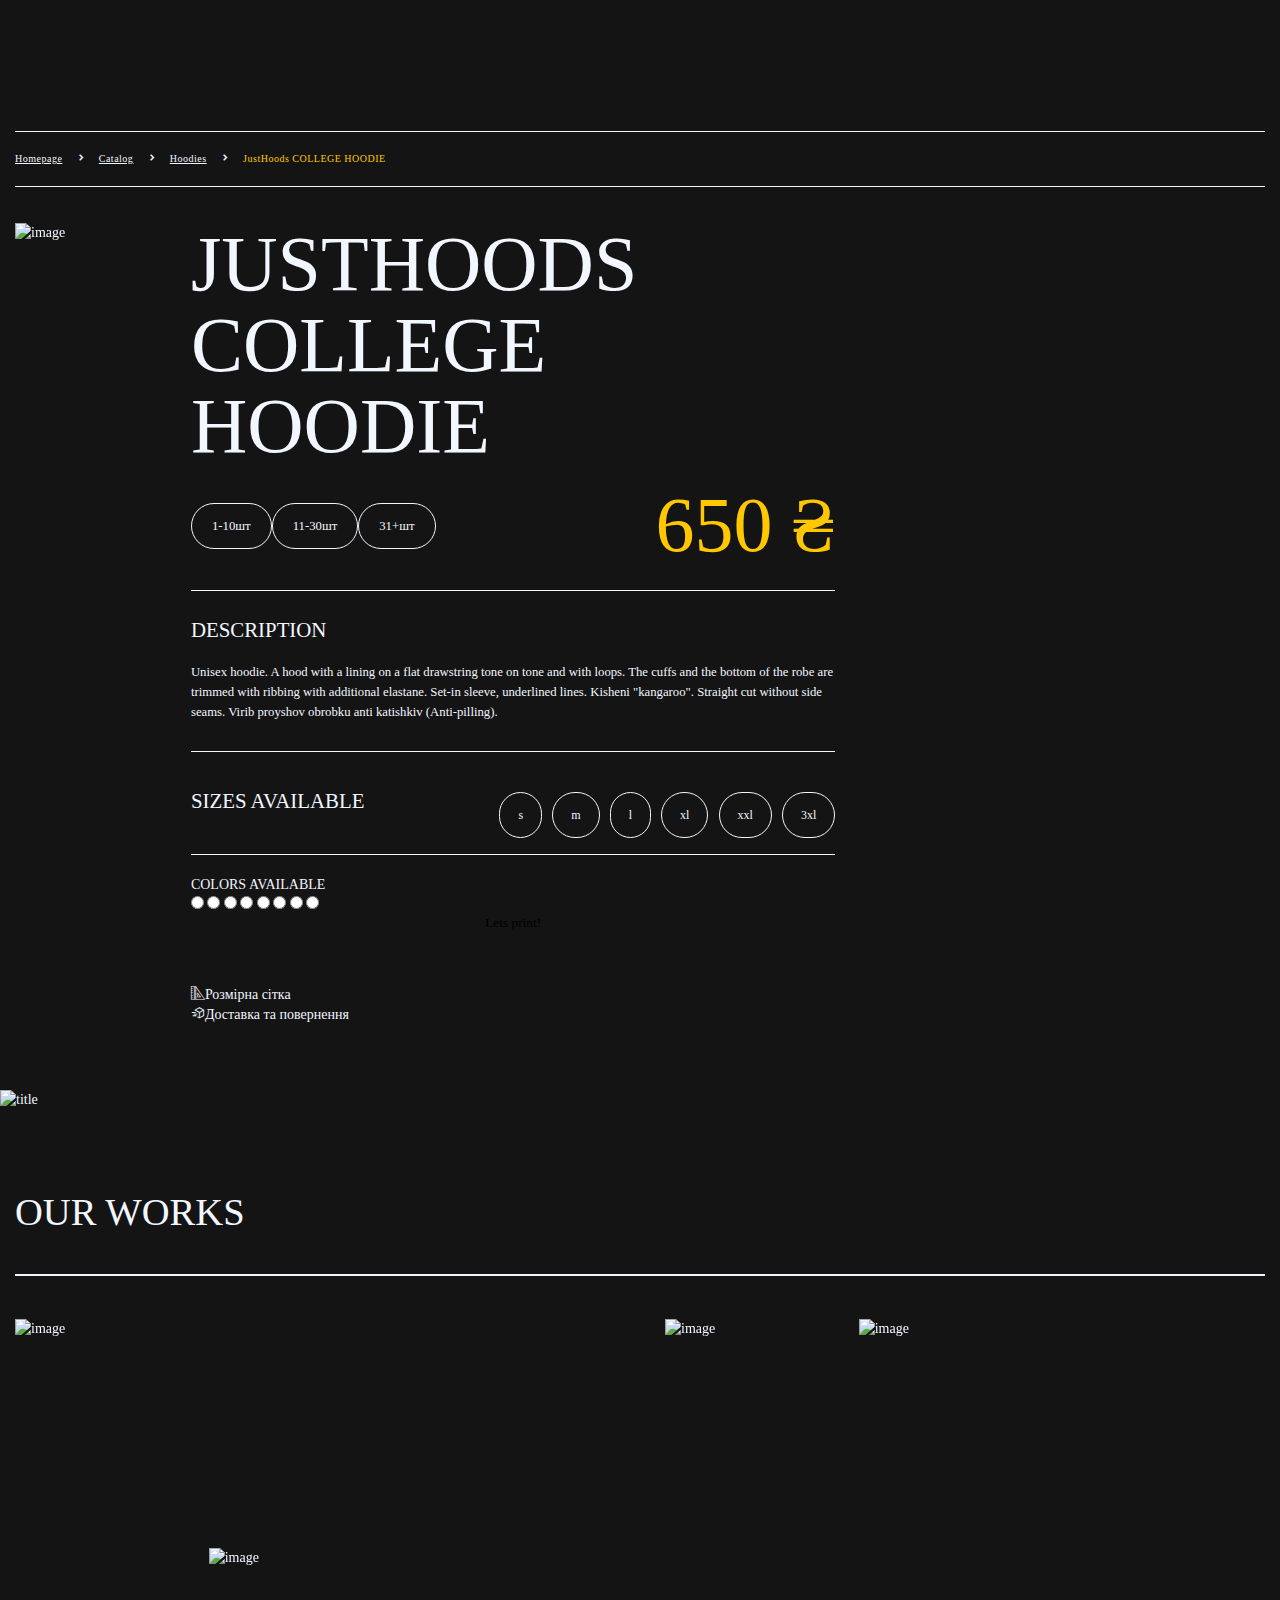
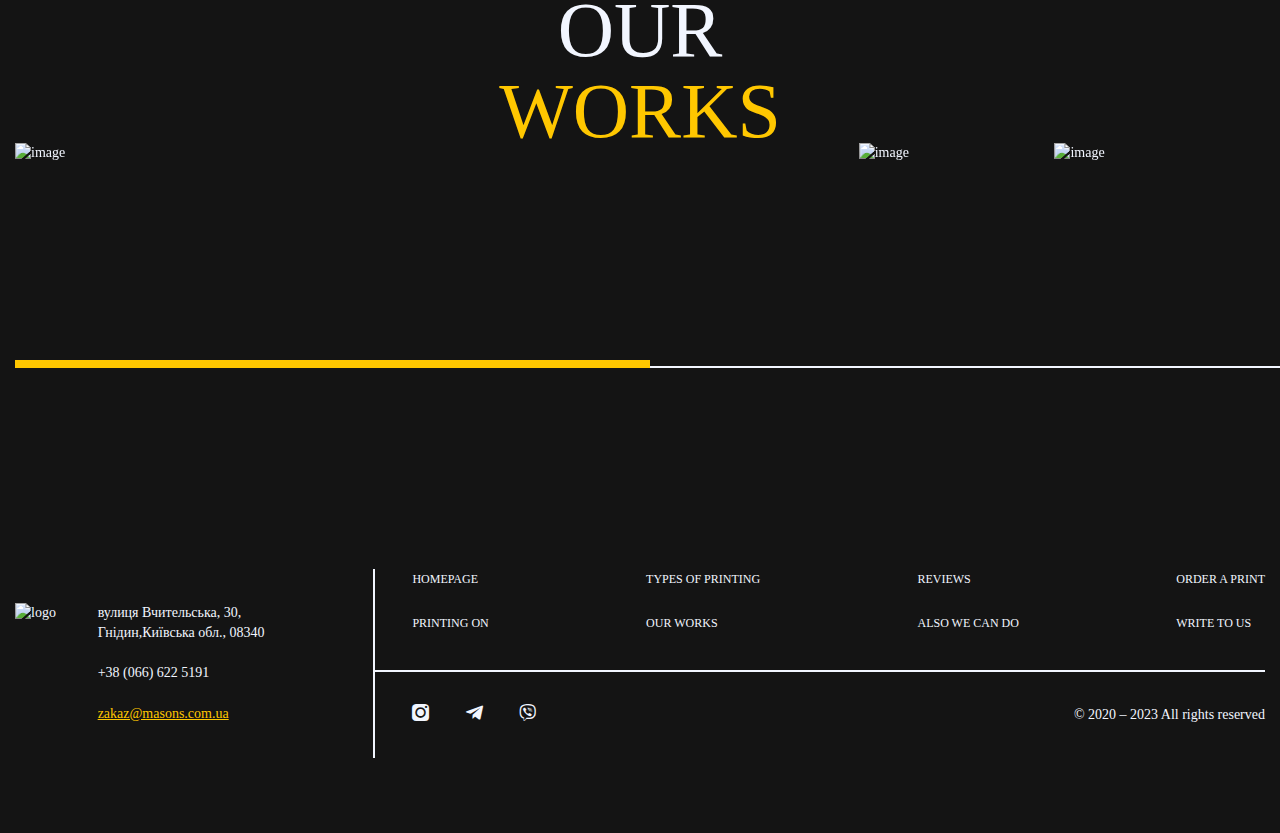
==== cart.html @ 5de816e4 "Add files via upload" ====
<!DOCTYPE html>
<html lang="en">

<head>
    <meta charset="UTF-8">
    <meta http-equiv="X-UA-Compatible" content="IE=edge">
    <meta name="viewport" content="width=device-width, initial-scale=1.0">
    <link rel="stylesheet" href="files/swiper.min.css?_v=20230430174033">
    <link rel="stylesheet" href="css/style.min.css?_v=20230430174033">
    <title></title>
</head>

<body>
    
    <main>
        <section class="cart">
            <div class="cart-container">
                <div class="catalog-link-block">
                    <a href="index.html" class="catalog-link">Homepage</a>
                    <div class="icon-arrow-right"></div>
                    <a href="catalog.html" class="catalog-link">Catalog</a>
                    <div class="icon-arrow-right"></div>
                    <a href="#" class="catalog-link link-category">Hoodies</a>
                    <div class="icon-arrow-right"></div>
                    <a href="#" class="catalog-link link-item">JustHoods COLLEGE HOODIE</a>
                </div>
                <div class="cart-body">
                    <div class="image-block swiper">
                        <div class="swiper-wrapper">
                            <div class="swiper-slide">
                                <picture><source srcset="img/cart/img1.webp" type="image/webp"><img src="img/cart/img1.jpg" alt="image"></picture>
                            </div>
                            <div class="swiper-slide">
                                <picture><source srcset="img/cart/img2.webp" type="image/webp"><img src="img/cart/img2.jpg" alt="image"></picture>
                            </div>
                            <div class="swiper-slide">
                                <picture><source srcset="img/cart/img3.webp" type="image/webp"><img src="img/cart/img3.jpg" alt="image"></picture>
                            </div>
                            <div class="swiper-slide">
                                <picture><source srcset="img/cart/img4.webp" type="image/webp"><img src="img/cart/img4.jpg" alt="image"></picture>
                            </div>
                        </div>
                        <div class="swiper-thumbs"></div>
                    </div>
                    <div class="block-info">
                        <h1 class="cart-title">JustHoods COLLEGE HOODIE</h1>
                        <form action="#" class="cart-form">
                            <div class="form-head">
                                <div class="cart-count">
                                    <input value="1-10" type="radio" name="count" checked>
                                    <input value="11-30" type="radio" name="count">
                                    <input value="31+" type="radio" name="count">
                                    <div class="count-btns">
                                        <div class="btn">1-10шт</div>
                                        <div class="btn">11-30шт</div>
                                        <div class="btn">31+шт</div>
                                    </div>
                                </div>
                                <div class="cart-price">650 ₴</div>
                            </div>
                            <div class="form-descr">
                                <div class="descr-title">DESCRIPTION</div>
                                <div class="descr-text">Unisex hoodie. A hood with a lining on a flat drawstring tone on tone and with loops. The cuffs and the bottom of the robe are trimmed with ribbing with additional elastane. Set-in sleeve, underlined lines. Kishenі "kangaroo". Straight cut without side seams. Virib proyshov obrobku anti katishkіv (Anti-pilling).</div>
                            </div>
                            <div class="form-size">
                                <div class="size-title">SIZES AVAILABLE</div>
                                <div class="size-checkbox">
                                    <div class="input-wrapper s">
                                        <input value="s" type="radio" name="size">
                                    </div>
                                    <div class="input-wrapper m">
                                        <input value="m" type="radio" name="size">
                                    </div>
                                    <div class="input-wrapper l">
                                        <input value="l" type="radio" name="size">
                                    </div>
                                    <div class="input-wrapper xl">
                                        <input value="xl" type="radio" name="size">
                                    </div>
                                    <div class="input-wrapper xxl">
                                        <input value="xxl" type="radio" name="size">
                                    </div>
                                    <div class="input-wrapper xxxl">
                                        <input value="3xl" type="radio" name="size">
                                    </div>
                                </div>
                            </div>
                            <div class="form-color">
                                <div class="color-title">COLORS AVAILABLE</div>
                                <div class="color-checkbox">
                                    <input value="1" type="radio" name="color">
                                    <input value="2" type="radio" name="color">
                                    <input value="3" type="radio" name="color">
                                    <input value="4" type="radio" name="color">
                                    <input value="5" type="radio" name="color">
                                    <input value="6" type="radio" name="color">
                                    <input value="7" type="radio" name="color">
                                    <input value="8" type="radio" name="color">
                                    <div class="btns">
                                        <div class="btn"><span></span></div>
                                        <div class="btn"><span></span></div>
                                        <div class="btn"><span></span></div>
                                        <div class="btn"><span></span></div>
                                        <div class="btn"><span></span></div>
                                        <div class="btn"><span></span></div>
                                        <div class="btn"><span></span></div>
                                        <div class="btn"><span></span></div>
                                    </div>
                                </div>
                            </div>
                            <button class="print">Lets print!</button>
                            <div class="form-bottom">
                                <div class="scale icon-scale">Розмірна сітка</div>
                                <div class="delivery icon-box">Доставка та повернення</div>
                            </div>
                        </form>
                    </div>
                </div>
            </div>
        </section>
        <section class="works">
            <div class="works-title _title"><picture><source srcset="img/homepage/works/title.webp" type="image/webp"><img src="img/homepage/works/title.png" alt="title"></picture></div>
            <div class="works-container">
                <h2 class="works-sub-title _sub-title">OUR WORKS</h2>
                <div class="works-slider swiper">
                    <div class="swiper-wrapper">
                        <div class="swiper-slide slide1">
                            <div class="column1">
                                <div class="image"><picture><source srcset="img/homepage/works/img1.webp" type="image/webp"><img src="img/homepage/works/img1.jpg" alt="image"></picture></div>
                                <div class="image"><picture><source srcset="img/homepage/works/img2.webp" type="image/webp"><img src="img/homepage/works/img2.jpg" alt="image"></picture></div>
                            </div>
                            <div class="column2">
                                <div class="image image-big"><picture><source srcset="img/homepage/works/img3.webp" type="image/webp"><img src="img/homepage/works/img3.jpg" alt="image"></picture></div>
                            </div>
                        </div>
                        <div class="swiper-slide slide2">
                            <div class="column1">
                                <div class="image"><picture><source srcset="img/homepage/works/img5.webp" type="image/webp"><img src="img/homepage/works/img5.jpg" alt="image"></picture></div>
                            </div>
                            <div class="column2">
                                <div class="image image-big"><picture><source srcset="img/homepage/works/img6.webp" type="image/webp"><img src="img/homepage/works/img6.jpg" alt="image"></picture></div>
                                <div class="img-wrapper">
                                    <div class="image"><picture><source srcset="img/homepage/works/img7.webp" type="image/webp"><img src="img/homepage/works/img7.jpg" alt="image"></picture></div>
                                    <div class="image"><picture><source srcset="img/homepage/works/img8.webp" type="image/webp"><img src="img/homepage/works/img8.jpg" alt="image"></picture></div>
                                </div>
                            </div>
                        </div>
                        <div class="swiper-slide slide1">
                            <div class="column1">
                                <div class="image"><picture><source srcset="img/homepage/works/img2.webp" type="image/webp"><img src="img/homepage/works/img2.jpg" alt="image"></picture></div>
                                <div class="image"><picture><source srcset="img/homepage/works/img1.webp" type="image/webp"><img src="img/homepage/works/img1.jpg" alt="image"></picture></div>
                            </div>
                            <div class="column2">
                                <div class="image image-big"><picture><source srcset="img/homepage/works/img6.webp" type="image/webp"><img src="img/homepage/works/img6.jpg" alt="image"></picture></div>
                            </div>
                        </div>
                        <div class="swiper-slide slide2">
                            <div class="column1">
                                <div class="image"><picture><source srcset="img/homepage/works/img5.webp" type="image/webp"><img src="img/homepage/works/img5.jpg" alt="image"></picture></div>
                            </div>
                            <div class="column2">
                                <div class="image image-big"><picture><source srcset="img/homepage/works/img3.webp" type="image/webp"><img src="img/homepage/works/img3.jpg" alt="image"></picture></div>
                                <div class="img-wrapper">
                                    <div class="image"><picture><source srcset="img/homepage/works/img7.webp" type="image/webp"><img src="img/homepage/works/img7.jpg" alt="image"></picture></div>
                                    <div class="image"><picture><source srcset="img/homepage/works/img8.webp" type="image/webp"><img src="img/homepage/works/img8.jpg" alt="image"></picture></div>
                                </div>
                            </div>
                        </div>
                    </div>
                    <div class="swiper-scrollbar"></div>
                </div>
                <div class="works-text">OUR <br> <span>WORKS</span></div>
            </div>
        </section>
    </main>
    <footer class="footer">
    <div class="footer-container">
        <div class="footer-first-block">
            <div class="footer-logo"><img src="img/logo.svg" alt="logo"></div>
            <div class="footer-info">
                <ul class="info-list">
                    <li class="info-item">вулиця Вчительська, 30, <br> Гнідин,Київська обл., 08340</li>
                    <li class="info-item">+38 (066) 622 5191</li>
                    <li class="info-item">zakaz@masons.com.ua</li>
                </ul>
            </div>
        </div>
        <div class="footer-second-block">
            <div class="footer-links">
                <ul class="links-list">
                    <li><a href="index.html" class="footer-link">HOMEPAGE</a></li>
                    <li><a href="#" class="footer-link">PRINTING ON</a></li>
                </ul>
                <ul class="links-list">
                    <li><a href="#" class="footer-link">TYPES OF PRINTING</a></li>
                    <li><a href="#" class="footer-link">OUR WORKS</a></li>
                </ul>
                <ul class="links-list">
                    <li><a href="#" class="footer-link">Reviews</a></li>
                    <li><a href="#" class="footer-link">Also We can do</a></li>
                </ul>
                <ul class="links-list">
                    <li><a href="#" class="footer-link">Order a print</a></li>
                    <li><a href="#" class="footer-link">Write to us</a></li>
                </ul>
            </div>
            <div class="footer-bottom">
                <div class="footer-social">
                    <div class="social-item icon-insta"></div>
                    <div class="social-item icon-telegram"></div>
                    <div class="social-item icon-viber" ></div>
                </div>
                <div class="footer-copy">© 2020 – 2023 All rights reserved</div>
            </div>
        </div>
    </div>
</footer>
    <script src="js/app.min.js?_v=20230430174033"></script>
</body>
</html>
---- css/style.min.css ----
*{padding:0;margin:0;border:0}*,:after,:before{-webkit-box-sizing:border-box;box-sizing:border-box}:active,:focus{outline:0}a:active,a:focus{outline:0}aside,footer,header,nav{display:block}body,html{height:100%;width:100%;font-size:100%;line-height:1;font-size:14px;-ms-text-size-adjust:100%;-moz-text-size-adjust:100%;-webkit-text-size-adjust:100%}button,input,textarea{font-family:inherit;outline:0}input::-ms-clear{display:none}button{cursor:pointer}button::-moz-focus-inner{padding:0;border:0}a,a:visited{text-decoration:none}a:hover{text-decoration:none}ul li{list-style:none}img{vertical-align:top}h1,h2,h3,h4,h5,h6{font-size:inherit;font-weight:inherit}@font-face{font-family:icons;src:url(../fonts/icons.eot?usm9y8);src:url(../fonts/icons.eot?usm9y8#iefix) format("embedded-opentype"),url(../fonts/icons.ttf?usm9y8) format("truetype"),url(../fonts/icons.woff?usm9y8) format("woff"),url(../fonts/icons.svg?usm9y8#icons) format("svg");font-weight:400;font-style:normal;font-display:block}[class*=" icon-"]::before,[class^=icon-]::before{font-family:icons!important;speak:never;font-style:normal;font-weight:400;font-variant:normal;text-transform:none;line-height:1;-webkit-font-smoothing:antialiased;-moz-osx-font-smoothing:grayscale}.icon-arrow-right:before{content:"\e900"}.icon-box:before{content:"\e901"}.icon-insta:before{content:"\e902"}.icon-scale:before{content:"\e903"}.icon-telegram:before{content:"\e904"}.icon-viber:before{content:"\e905"}.header{position:fixed;background:rgba(20,20,20,.8666666667);z-index:3;top:0;left:0;width:100%;min-height:70px;padding-bottom:10px;-webkit-transform:translateY(-100px);-ms-transform:translateY(-100px);transform:translateY(-100px)}.header .header-container{max-width:1555px;margin:0 auto;padding:0 15px;display:-webkit-box;display:-ms-flexbox;display:flex;-webkit-box-pack:justify;-ms-flex-pack:justify;justify-content:space-between;-webkit-box-align:center;-ms-flex-align:center;align-items:center}.header .header-container .logo-block{display:-webkit-box;display:-ms-flexbox;display:flex;-webkit-box-align:center;-ms-flex-align:center;align-items:center}.header .header-container .logo-block .logo img{width:100%;height:100%}.header .header-container .logo-block .lang-block{display:-webkit-box;display:-ms-flexbox;display:flex;-webkit-box-align:center;-ms-flex-align:center;align-items:center;-webkit-column-gap:7px;-moz-column-gap:7px;column-gap:7px}.header .header-container .logo-block .lang-block .en,.header .header-container .logo-block .lang-block .uk{display:-webkit-box;display:-ms-flexbox;display:flex;-webkit-box-orient:vertical;-webkit-box-direction:normal;-ms-flex-direction:column;flex-direction:column;-webkit-box-align:center;-ms-flex-align:center;align-items:center;-webkit-box-pack:center;-ms-flex-pack:center;justify-content:center;width:42px;height:42px;border-radius:50%;border:2px solid #f2f6ff;color:#f2f6ff;-webkit-transition:all .2s ease;-o-transition:all .2s ease;transition:all .2s ease}.header .header-container .logo-block .lang-block .en.active,.header .header-container .logo-block .lang-block .en:hover,.header .header-container .logo-block .lang-block .uk.active,.header .header-container .logo-block .lang-block .uk:hover{border:2px solid #ffc700;color:#ffc700}.header .header-container .tell{padding:12px 29px;border-radius:100px;border:2px solid #f2f6ff;color:#f2f6ff;-webkit-transition:all .2s ease;-o-transition:all .2s ease;transition:all .2s ease}.header .header-container .tell:hover{border:2px solid #ffc700;color:#ffc700}.header .header-container .header-text{max-width:215px;text-align:center}.header .header-container .header-action{display:-webkit-box;display:-ms-flexbox;display:flex;-webkit-box-align:center;-ms-flex-align:center;align-items:center}.header .header-container .header-action .header-social{display:-webkit-box;display:-ms-flexbox;display:flex;-webkit-box-align:center;-ms-flex-align:center;align-items:center}.header .header-container .header-action .header-social .social-item{display:-webkit-box;display:-ms-flexbox;display:flex;-webkit-box-orient:vertical;-webkit-box-direction:normal;-ms-flex-direction:column;flex-direction:column;-webkit-box-align:center;-ms-flex-align:center;align-items:center;-webkit-box-pack:center;-ms-flex-pack:center;justify-content:center;width:42px;height:42px;border-radius:50%;border:2px solid #f2f6ff;-webkit-transition:all .2s ease;-o-transition:all .2s ease;transition:all .2s ease}.header .header-container .header-action .header-social .social-item::before{color:#f2f6ff;font-size:17px;-webkit-transition:all .2s ease;-o-transition:all .2s ease;transition:all .2s ease}.header .header-container .header-action .header-social .social-item:hover{border:2px solid #ffc700}.header .header-container .header-action .header-social .social-item:hover::before{color:#ffc700}.header .header-container .header-action .calc{padding:12px 52px;border-radius:100px;background:#ffc700;color:#000;font-size:12px}.header.show{-webkit-transform:translateY(0);-ms-transform:translateY(0);transform:translateY(0)}.footer{overflow:hidden}.footer .footer-container{max-width:1555px;margin:0 auto;padding:0 15px}.footer .footer-container .footer-first-block{display:-webkit-box;display:-ms-flexbox;display:flex}.footer .footer-container .footer-first-block .footer-logo{max-width:75px;height:50px}.footer .footer-container .footer-first-block .footer-logo img{width:100%;height:100%}.footer .footer-container .footer-first-block .footer-info .info-list{display:-webkit-box;display:-ms-flexbox;display:flex;-webkit-box-orient:vertical;-webkit-box-direction:normal;-ms-flex-direction:column;flex-direction:column;row-gap:20px}.footer .footer-container .footer-first-block .footer-info .info-list .info-item:last-child{color:#ffc700;text-decoration:underline}.footer .footer-container .footer-second-block{-webkit-box-flex:1;-ms-flex:1 1 auto;flex:1 1 auto}.footer .footer-container .footer-second-block .footer-links{border-bottom:2px solid #f2f6ff;padding-bottom:37px}.footer .footer-container .footer-second-block .footer-links .links-list{display:-webkit-box;display:-ms-flexbox;display:flex;-webkit-box-orient:vertical;-webkit-box-direction:normal;-ms-flex-direction:column;flex-direction:column;row-gap:24px}.footer .footer-container .footer-second-block .footer-links .links-list .footer-link{font-family:"Fairwall Sans";font-weight:300;font-size:12px;line-height:111.4%;text-transform:uppercase;color:#f2f6ff;-webkit-transition:all .3s ease;-o-transition:all .3s ease;transition:all .3s ease}.footer .footer-container .footer-second-block .footer-links .links-list .footer-link:hover{color:#ffc700}.footer .footer-container .footer-second-block .footer-bottom{padding-top:32px;padding-bottom:32px;display:-webkit-box;display:-ms-flexbox;display:flex;-webkit-box-pack:justify;-ms-flex-pack:justify;justify-content:space-between;-webkit-box-align:center;-ms-flex-align:center;align-items:center}.footer .footer-container .footer-second-block .footer-bottom .footer-social{display:-webkit-box;display:-ms-flexbox;display:flex;-webkit-box-align:center;-ms-flex-align:center;align-items:center}.footer .footer-container .footer-second-block .footer-bottom .footer-social .social-item::before{font-size:17px;-webkit-transition:all .3s ease;-o-transition:all .3s ease;transition:all .3s ease}.footer .footer-container .footer-second-block .footer-bottom .footer-social .social-item:hover::before{color:#ffc700}.catalog{overflow:hidden}.catalog .catalog-container{max-width:1555px;margin:0 auto;padding:0 15px}.catalog .catalog-container .catalog-link-block{display:-webkit-box;display:-ms-flexbox;display:flex;-webkit-box-align:center;-ms-flex-align:center;align-items:center;-webkit-column-gap:18px;-moz-column-gap:18px;column-gap:18px;padding:17px 0;border-top:1px solid #f2f6ff;border-bottom:1px solid #f2f6ff}.catalog .catalog-container .catalog-link-block .icon-arrow-right{font-size:8px}.catalog .catalog-container .catalog-link-block .catalog-link{font-size:10px;color:#f2f6ff;text-decoration:underline;-webkit-transition:all .2s ease;-o-transition:all .2s ease;transition:all .2s ease;letter-spacing:.5px;display:-webkit-box;display:-ms-flexbox;display:flex;-webkit-box-align:center;-ms-flex-align:center;align-items:center;-webkit-box-orient:horizontal;-webkit-box-direction:reverse;-ms-flex-direction:row-reverse;flex-direction:row-reverse}.catalog .catalog-container .catalog-link-block .catalog-link:hover{color:#ffc700}.catalog .catalog-container .catalog-link-block .catalog-link:last-child{text-decoration:none;color:#ffc700}.catalog .catalog-container .catalog-head{display:-webkit-box;display:-ms-flexbox;display:flex;-webkit-box-pack:justify;-ms-flex-pack:justify;justify-content:space-between;-webkit-box-align:center;-ms-flex-align:center;align-items:center}.catalog .catalog-container .catalog-head .head-buttons{display:-webkit-box;display:-ms-flexbox;display:flex;-webkit-box-align:center;-ms-flex-align:center;align-items:center;-webkit-column-gap:15px;-moz-column-gap:15px;column-gap:15px}.catalog .catalog-container .catalog-head .head-buttons .catalog-button{color:#f2f6ff;border-radius:100px;border:1px solid #f2f6ff;-webkit-transition:all .3s ease;-o-transition:all .3s ease;transition:all .3s ease}.catalog .catalog-container .catalog-head .head-buttons .catalog-button .active,.catalog .catalog-container .catalog-head .head-buttons .catalog-button:hover{background:#ffc700;color:#000;border:1px solid #ffc700}.catalog .catalog-container .catalog-body{width:100%}.catalog .catalog-container .catalog-body .catalog-items{display:-ms-grid;display:grid;grid-template-columns:repeat(auto-fit,minmax());border-bottom:1px solid #f2f6ff}.catalog .catalog-container .catalog-body .catalog-items .catalog-cart{border:2px solid #f2f6ff;margin:0 -1px -1px 0;display:-webkit-box;display:-ms-flexbox;display:flex;-webkit-box-orient:vertical;-webkit-box-direction:normal;-ms-flex-direction:column;flex-direction:column}.catalog .catalog-container .catalog-body .catalog-items .catalog-cart .cart-title{font-family:"Fairwall Sans";font-weight:300;line-height:186.9%;text-transform:uppercase}.catalog .catalog-container .catalog-body .catalog-items .catalog-cart .cart-image{-webkit-box-flex:1;-ms-flex:1 1 auto;flex:1 1 auto}.catalog .catalog-container .catalog-body .catalog-items .catalog-cart .cart-image img{width:100%;height:100%;-o-object-fit:cover;object-fit:cover}.catalog .catalog-container .catalog-body .catalog-items .catalog-cart .cart-bottom{display:-webkit-box;display:-ms-flexbox;display:flex;-webkit-box-pack:justify;-ms-flex-pack:justify;justify-content:space-between;-webkit-box-align:center;-ms-flex-align:center;align-items:center}.catalog .catalog-container .catalog-body .catalog-items .catalog-cart .cart-bottom .cart-count{font-family:"Fairwall Sans";font-weight:300;color:#ffc700;line-height:186.9%}.catalog .catalog-container .catalog-body .catalog-items .catalog-cart .cart-bottom .cart-all{padding:16px 32px;font-size:12px;color:#f2f6ff;border-radius:100px;border:1px solid #f2f6ff;-webkit-transition:all .3s ease;-o-transition:all .3s ease;transition:all .3s ease}.catalog .catalog-container .catalog-body .catalog-items .catalog-cart .cart-bottom .cart-all:hover{background:#ffc700;color:#000;border:1px solid #ffc700}.cart{overflow:hidden}.cart .cart-container{max-width:1555px;margin:0 auto;padding:0 15px}.cart .cart-container .catalog-link-block{display:-webkit-box;display:-ms-flexbox;display:flex;-webkit-box-align:center;-ms-flex-align:center;align-items:center;padding:17px 0;border-top:1px solid #f2f6ff;border-bottom:1px solid #f2f6ff}.cart .cart-container .catalog-link-block .icon-arrow-right{font-size:8px}.cart .cart-container .catalog-link-block .catalog-link{font-size:10px;color:#f2f6ff;text-decoration:underline;-webkit-transition:all .2s ease;-o-transition:all .2s ease;transition:all .2s ease;letter-spacing:.5px;display:-webkit-box;display:-ms-flexbox;display:flex;-webkit-box-align:center;-ms-flex-align:center;align-items:center;-webkit-box-orient:horizontal;-webkit-box-direction:reverse;-ms-flex-direction:row-reverse;flex-direction:row-reverse}.cart .cart-container .catalog-link-block .catalog-link:hover{color:#ffc700}.cart .cart-container .catalog-link-block .catalog-link:last-child{text-decoration:none;color:#ffc700}.cart .cart-container .cart-body{width:100%}.cart .cart-container .cart-body .block-info{display:-webkit-box;display:-ms-flexbox;display:flex;-webkit-box-orient:vertical;-webkit-box-direction:normal;-ms-flex-direction:column;flex-direction:column}.cart .cart-container .cart-body .block-info .cart-title{font-family:"Fairwall Sans";font-weight:300;line-height:104.4%;text-transform:uppercase;margin-bottom:18px}.cart .cart-container .cart-body .block-info .cart-form{display:-webkit-box;display:-ms-flexbox;display:flex;-webkit-box-orient:vertical;-webkit-box-direction:normal;-ms-flex-direction:column;flex-direction:column}.cart .cart-container .cart-body .block-info .cart-form .form-head{display:-webkit-box;display:-ms-flexbox;display:flex;-webkit-box-pack:justify;-ms-flex-pack:justify;justify-content:space-between;-webkit-box-align:center;-ms-flex-align:center;align-items:center;padding-bottom:25px;border-bottom:1px solid #f2f6ff;margin-bottom:20px}.cart .cart-container .cart-body .block-info .cart-form .form-head .cart-count{height:44px;position:relative;width:50%;display:-webkit-box;display:-ms-flexbox;display:flex;-webkit-box-pack:justify;-ms-flex-pack:justify;justify-content:space-between;-webkit-box-align:center;-ms-flex-align:center;align-items:center}.cart .cart-container .cart-body .block-info .cart-form .form-head .cart-count input{-webkit-box-flex:1;-ms-flex:1 1 33.333%;flex:1 1 33.333%;cursor:pointer;position:relative;z-index:3;opacity:0}.cart .cart-container .cart-body .block-info .cart-form .form-head .cart-count .count-btns{position:absolute;top:0;left:0;width:100%;display:-webkit-box;display:-ms-flexbox;display:flex;-webkit-box-align:center;-ms-flex-align:center;align-items:center}.cart .cart-container .cart-body .block-info .cart-form .form-head .cart-count .count-btns .btn{border-radius:100px;border:1px solid #f2f6ff;padding:12px 20px;pointer-events:none}.cart .cart-container .cart-body .block-info .cart-form .form-head .cart-price{font-family:"Fairwall Sans";font-weight:300;font-size:100px;line-height:104.4%;color:#ffc700}.cart .cart-container .cart-body .block-info .cart-form .form-descr{display:-webkit-box;display:-ms-flexbox;display:flex;-webkit-box-orient:vertical;-webkit-box-direction:normal;-ms-flex-direction:column;flex-direction:column;border-bottom:1px solid #f2f6ff;margin-bottom:20px}.cart .cart-container .cart-body .block-info .cart-form .form-descr .descr-title{font-family:"Fairwall Sans";font-weight:300;line-height:186.9%}.cart .cart-container .cart-body .block-info .cart-form .form-size{padding-bottom:23px;margin-bottom:20px;border-bottom:1px solid #f2f6ff}.cart .cart-container .cart-body .block-info .cart-form .form-size .size-title{font-family:"Fairwall Sans";font-weight:300;line-height:186.9%}.cart .cart-container .cart-body .block-info .cart-form .form-size .size-checkbox{display:-webkit-box;display:-ms-flexbox;display:flex;-webkit-box-align:center;-ms-flex-align:center;align-items:center}.cart .cart-container .cart-body .block-info .cart-form .form-size .size-checkbox .input-wrapper{display:-webkit-box;display:-ms-flexbox;display:flex;-webkit-box-orient:vertical;-webkit-box-direction:normal;-ms-flex-direction:column;flex-direction:column;-webkit-box-align:center;-ms-flex-align:center;align-items:center;-webkit-box-pack:center;-ms-flex-pack:center;justify-content:center;position:relative;-webkit-box-flex:1;-ms-flex:1 1 auto;flex:1 1 auto;cursor:pointer}.cart .cart-container .cart-body .block-info .cart-form .form-size .size-checkbox .input-wrapper input{width:100%;position:relative;top:0;opacity:0}.cart .cart-container .cart-body .block-info .cart-form .form-size .size-checkbox .input-wrapper::before{position:relative;top:20px;content:"";border-radius:100px;border:1px solid #f2f6ff;padding:12px 18px;display:-webkit-box;display:-ms-flexbox;display:flex;-webkit-box-orient:vertical;-webkit-box-direction:normal;-ms-flex-direction:column;flex-direction:column;-webkit-box-align:center;-ms-flex-align:center;align-items:center;-webkit-box-pack:center;-ms-flex-pack:center;justify-content:center;font-size:12px;-webkit-transition:all .2s ease;-o-transition:all .2s ease;transition:all .2s ease}.cart .cart-container .cart-body .block-info .cart-form .form-size .size-checkbox .input-wrapper:hover::before{background:#ffc700;border:1px solid #ffc700;color:#000}.cart .cart-container .cart-body .block-info .cart-form .form-size .size-checkbox .s:before{content:"s"}.cart .cart-container .cart-body .block-info .cart-form .form-size .size-checkbox .m:before{content:"m"}.cart .cart-container .cart-body .block-info .cart-form .form-size .size-checkbox .l:before{content:"l"}.cart .cart-container .cart-body .block-info .cart-form .form-size .size-checkbox .xl:before{content:"xl"}.cart .cart-container .cart-body .block-info .cart-form .form-size .size-checkbox .xxl:before{content:"xxl"}.cart .cart-container .cart-body .block-info .cart-form .form-size .size-checkbox .xxxl:before{content:"3xl"}.input-wrapper>input::checked::before{background:#ffc700;border:1px solid #ffc700;color:#000}* button{background:0 0}body{max-width:1728px;margin:0 auto;background:#141414;font-family:Stolzl;font-style:normal;font-weight:400;font-size:14px;line-height:144.5%;color:#f2f6ff}body main{padding-bottom:100px}.section1{margin-bottom:10px}.no-webp .section1 .section1-container{background:url(../img/bg.png) center center/contain no-repeat}.section1 .section1-container{max-width:1555px;height:100%;margin:0 auto;padding:0 15px;position:relative;display:-webkit-box;display:-ms-flexbox;display:flex;-webkit-box-orient:vertical;-webkit-box-direction:normal;-ms-flex-direction:column;flex-direction:column;-webkit-box-align:center;-ms-flex-align:center;align-items:center}.section1 .section1-container .section1-title{position:relative;z-index:1;font-family:"Fairwall Sans";font-weight:300;line-height:104.4%;text-transform:uppercase;text-align:center;color:#f2f6ff}.section1 .section1-container .section1-title span{color:#ffc700}.section1 .section1-container .print{position:relative;z-index:1}.section1 .section1-container .images{position:absolute;top:0;left:0;width:100%;height:100%}.section1 .section1-container .images .image1,.section1 .section1-container .images .image2,.section1 .section1-container .images .image3,.section1 .section1-container .images .image4,.section1 .section1-container .images .image5,.section1 .section1-container .images .image6{position:absolute}.section1 .section1-container .images .image1 img,.section1 .section1-container .images .image2 img,.section1 .section1-container .images .image3 img,.section1 .section1-container .images .image4 img,.section1 .section1-container .images .image5 img,.section1 .section1-container .images .image6 img{width:100%;height:100%}.section1 .section1-container .images .image1{left:1%;top:13%}.section1 .section1-container .images .image2{left:29.324759%;top:4.1%}.section1 .section1-container .images .image3{right:19.157556%;top:3.8%;z-index:0}.section1 .section1-container .images .image4{right:1%;top:35%}.section1 .section1-container .images .image5{bottom:12.8%;right:14.662379%}.section1 .section1-container .images .image6{left:18.913183%;bottom:23%}.print{overflow:hidden}.print .print-container{display:-webkit-box;display:-ms-flexbox;display:flex;-webkit-box-orient:vertical;-webkit-box-direction:normal;-ms-flex-direction:column;flex-direction:column;max-width:1555px;margin:0 auto;padding:0 15px;padding-bottom:40px;border-bottom:2px solid #f2f6ff}.print .print-container .print-head{display:-webkit-box;display:-ms-flexbox;display:flex;-webkit-box-pack:justify;-ms-flex-pack:justify;justify-content:space-between}.print .print-container .print-head .print-buttons{display:-webkit-box;display:-ms-flexbox;display:flex;-webkit-box-align:center;-ms-flex-align:center;align-items:center;-webkit-column-gap:10px;-moz-column-gap:10px;column-gap:10px}.print .print-container .print-head .print-buttons .print-button{border:1px solid #f2f6ff;border-radius:100px;color:#f2f6ff;-webkit-transition:all .3s ease;-o-transition:all .3s ease;transition:all .3s ease}.print .print-container .print-head .print-buttons .print-button.active,.print .print-container .print-head .print-buttons .print-button:hover{background:#ffc700;border:1px solid #ffc700;color:#000}.print .print-container .print-body{position:relative;margin-bottom:40px}.print .print-container .print-body table{width:100%}.print .print-container .print-body table tr{margin-top:10px}.print .print-container .print-body table tr td{width:50%;border:1px solid #f2f6ff;cursor:pointer;font-family:"Fairwall Sans";font-weight:300;line-height:186.9%;text-transform:uppercase;-webkit-transition:all .4s ease;-o-transition:all .4s ease;transition:all .4s ease;position:relative}.print .print-container .print-body table tr td::before{position:absolute;top:15px;content:"";display:block;background:url(../files/arrow-left.svg) center center/contain no-repeat;-webkit-transition:all .4s ease;-o-transition:all .4s ease;transition:all .4s ease;opacity:0;right:0}.print .print-container .print-body table tr td:hover{color:#ffc700}.print .print-container .print-body table tr td:hover::before{opacity:1;right:5%}.print .print-container .catalog{max-width:175px;margin:0 auto}.types{overflow:hidden;padding-bottom:40px}.types .types-container{max-width:1555px;margin:0 auto;padding:0 15px}.types .types-container .types-body .types-items{display:-webkit-box;display:-ms-flexbox;display:flex}.types .types-container .types-body .types-items .type-item{margin-right:-1px;-webkit-box-flex:1;-ms-flex:1 1 33.333%;flex:1 1 33.333%;position:relative;border:2px solid #f2f6ff;display:-webkit-box;display:-ms-flexbox;display:flex;-webkit-box-orient:vertical;-webkit-box-direction:normal;-ms-flex-direction:column;flex-direction:column;-webkit-transition:all .4s ease;-o-transition:all .4s ease;transition:all .4s ease}.types .types-container .types-body .types-items .type-item .item-title{-webkit-box-flex:1;-ms-flex:1 1 auto;flex:1 1 auto;text-transform:uppercase;font-family:"Fairwall Sans";font-weight:300;line-height:186.9%}.types .types-container .types-body .types-items .type-item .item-image img{width:100%;height:100%}.types .types-container .types-body .types-items .type-item .item-bottom{display:-webkit-box;display:-ms-flexbox;display:flex;-webkit-box-pack:justify;-ms-flex-pack:justify;justify-content:space-between;-webkit-box-align:center;-ms-flex-align:center;align-items:center}.types .types-container .types-body .types-items .type-item .item-bottom .item-button{color:#f2f6ff;font-size:12px;border:1px solid #f2f6ff;border-radius:100px;-webkit-transition:all .3s ease;-o-transition:all .3s ease;transition:all .3s ease}.types .types-container .types-body .types-items .type-item .item-bottom .item-button:hover{border:1px solid #ffc700;background:#ffc700;color:#000}.types .types-container .types-body .types-items .type-item .rocket{opacity:0;position:absolute;z-index:1;bottom:-70px;right:30%;display:-webkit-box;display:-ms-flexbox;display:flex;-webkit-box-orient:vertical;-webkit-box-direction:normal;-ms-flex-direction:column;flex-direction:column;-webkit-box-align:center;-ms-flex-align:center;align-items:center;-webkit-box-pack:center;-ms-flex-pack:center;justify-content:center;border-radius:50%;border:1px solid #f2f6ff;-webkit-backdrop-filter:blur(10px);backdrop-filter:blur(10px);-webkit-transition:all .4s ease;-o-transition:all .4s ease;transition:all .4s ease}.types .types-container .types-body .types-items .type-item .rocket span{background:#ffc700;border-radius:50%;-webkit-backdrop-filter:blur(0);backdrop-filter:blur(0);display:-webkit-box;display:-ms-flexbox;display:flex;-webkit-box-orient:vertical;-webkit-box-direction:normal;-ms-flex-direction:column;flex-direction:column;-webkit-box-align:center;-ms-flex-align:center;align-items:center;-webkit-box-pack:center;-ms-flex-pack:center;justify-content:center}.types .types-container .types-body .types-items .type-item .rocket span::before{color:#141414}.types .types-container .types-body .types-items .type-item:hover{-webkit-transform:translateY(-21px);-ms-transform:translateY(-21px);transform:translateY(-21px)}.types .types-container .types-body .types-items .type-item:hover .rocket{opacity:1;bottom:-20px}.works{overflow:hidden}.works .works-container{position:relative;max-width:1555px;margin:0 auto;padding:0 15px}.works .works-container .works-sub-title{border-bottom:2px solid #f2f6ff}.works .works-container .works-slider{position:absolute;width:100%;height:100%}.works .works-container .works-slider .swiper-wrapper{margin-bottom:43px}.works .works-container .works-slider .swiper-wrapper .swiper-slide{display:-webkit-box;display:-ms-flexbox;display:flex;-webkit-column-gap:20px;-moz-column-gap:20px;column-gap:20px;position:relative}.works .works-container .works-slider .swiper-wrapper .swiper-slide .column1,.works .works-container .works-slider .swiper-wrapper .swiper-slide .column2{display:-webkit-box;display:-ms-flexbox;display:flex;-webkit-box-orient:vertical;-webkit-box-direction:normal;-ms-flex-direction:column;flex-direction:column;-webkit-box-pack:justify;-ms-flex-pack:justify;justify-content:space-between}.works .works-container .works-slider .swiper-wrapper .swiper-slide .column1 .image img,.works .works-container .works-slider .swiper-wrapper .swiper-slide .column1 .image-big img,.works .works-container .works-slider .swiper-wrapper .swiper-slide .column2 .image img,.works .works-container .works-slider .swiper-wrapper .swiper-slide .column2 .image-big img{width:100%;height:100%;-o-object-fit:cover;object-fit:cover}.works .works-container .works-slider .swiper-wrapper .slide1 .column2{-webkit-box-pack:end;-ms-flex-pack:end;justify-content:end}.works .works-container .works-slider .swiper-wrapper .slide2 .column2{display:-webkit-box;display:-ms-flexbox;display:flex;-webkit-box-orient:vertical;-webkit-box-direction:normal;-ms-flex-direction:column;flex-direction:column}.works .works-container .works-slider .swiper-wrapper .slide2 .column2 .img-wrapper{display:-webkit-box;display:-ms-flexbox;display:flex;-webkit-column-gap:22px;-moz-column-gap:22px;column-gap:22px}.works .works-container .swiper-scrollbar{height:8px;border-bottom:2px solid #f2f6ff}.works .works-container .swiper-scrollbar .swiper-scrollbar-drag{cursor:pointer;height:8px;background:#ffc700}.works .works-container .works-text{position:absolute;z-index:0;pointer-events:none;top:0;left:0;width:100%;height:80%;display:-webkit-box;display:-ms-flexbox;display:flex;-webkit-box-orient:vertical;-webkit-box-direction:normal;-ms-flex-direction:column;flex-direction:column;-webkit-box-align:center;-ms-flex-align:center;align-items:center;-webkit-box-pack:center;-ms-flex-pack:center;justify-content:center;font-family:"Fairwall Sans";font-weight:300;text-align:center;position:relative;z-index:3;line-height:104.4%;text-transform:uppercase;color:#f2f6ff}.works .works-container .works-text span{color:#ffc700}.review .review-container{max-width:1555px;margin:0 auto;padding:0 15px}.review .review-container .review-head{border-bottom:2px solid #f2f6ff}.review .review-container .review-body .reviews-slider .reviews-slider-wrapper{padding-bottom:40px}.review .review-container .review-body .reviews-slider .reviews-slider-wrapper .reviews-slider-slide{min-height:238px}.review .review-container .review-body .reviews-slider .reviews-slider-wrapper .reviews-slider-slide .slide-head{display:-webkit-box;display:-ms-flexbox;display:flex;-webkit-box-align:center;-ms-flex-align:center;align-items:center;-webkit-column-gap:20px;-moz-column-gap:20px;column-gap:20px;margin-bottom:25px}.review .review-container .review-body .reviews-slider .reviews-slider-wrapper .reviews-slider-slide .slide-head .user-icon{width:40px;height:40px;border-radius:50%;overflow:hidden}.review .review-container .review-body .reviews-slider .reviews-slider-wrapper .reviews-slider-slide .slide-head .user-icon img{width:100%;height:100%}.review .review-container .review-body .reviews-slider .reviews-slider-wrapper .reviews-slider-slide .slide-head .user-info{display:-webkit-box;display:-ms-flexbox;display:flex;-webkit-box-orient:vertical;-webkit-box-direction:normal;-ms-flex-direction:column;flex-direction:column;row-gap:7px}.review .review-container .review-body .reviews-slider .reviews-slider-wrapper .reviews-slider-slide .slide-head .user-info .user-name{font-family:"Fairwall Sans";font-weight:300;font-size:16px;line-height:111.4%;text-transform:uppercase}.review .review-container .review-body .reviews-slider .reviews-slider-wrapper .reviews-slider-slide .slide-head .user-info .user-date{color:#393939;font-size:14px}.review .review-container .review-body .reviews-slider .reviews-slider-wrapper .reviews-slider-slide .slide-text{max-width:226px}.review .review-container .review-body .reviews-slider .swiper-scrollbar{height:8px;border-bottom:2px solid #f2f6ff}.review .review-container .review-body .reviews-slider .swiper-scrollbar .swiper-scrollbar-drag{cursor:pointer;height:8px;background:#ffc700}.partners .partners-container{max-width:1555px;margin:0 auto;padding:0 15px}.partners .partners-container .partners-body .partners-slider .partners-slider-wrapper .partners-slide img{width:100px;height:100%}.partners .partners-container .partners-body .partners-slider .swiper-scrollbar{height:8px;border-bottom:2px solid #f2f6ff}.partners .partners-container .partners-body .partners-slider .swiper-scrollbar .swiper-scrollbar-drag{cursor:pointer;height:8px;background:#ffc700}.also{overflow:hidden;margin-bottom:30px}.also .also-container{max-width:1555px;margin:0 auto;padding:0 15px;display:-webkit-box;display:-ms-flexbox;display:flex;-webkit-box-orient:vertical;-webkit-box-direction:normal;-ms-flex-direction:column;flex-direction:column}.also .also-container .also-catalog{width:100%;display:-webkit-box;display:-ms-flexbox;display:flex;-webkit-box-orient:vertical;-webkit-box-direction:normal;-ms-flex-direction:column;flex-direction:column}.also .also-container .also-catalog .catalog-columns{width:100%;display:-webkit-box;display:-ms-flexbox;display:flex}.also .also-container .also-catalog .catalog-columns .catalog-column{border:2px solid #f2f6ff;margin-right:-1px}.also .also-container .also-catalog .catalog-columns .catalog-column .catalog-list .catalog-item{font-family:"Fairwall Sans";font-weight:300;font-size:16px;line-height:270.9%;text-transform:uppercase;color:#f2f6ff;-webkit-transition:all .3s ease;-o-transition:all .3s ease;transition:all .3s ease}.also .also-container .also-catalog .catalog-columns .catalog-column .catalog-list .catalog-item:hover{color:#ffc700}.no-webp .also .also-container .text-block{background:url(../img/bg.png) center center/contain no-repeat}.also .also-container .text-block{display:-webkit-box;display:-ms-flexbox;display:flex;-webkit-box-orient:vertical;-webkit-box-direction:normal;-ms-flex-direction:column;flex-direction:column;-webkit-box-align:center;-ms-flex-align:center;align-items:center;-webkit-box-pack:center;-ms-flex-pack:center;justify-content:center;width:100%}.also .also-container .text-block .text{position:relative;text-transform:uppercase;text-align:center;letter-spacing:3px;font-family:"Fairwall Sans";font-weight:300;font-size:200px;line-height:104.4%}.also .also-container .text-block .text span{color:#ffc700}.also .also-container .text-block .text .icon-cross,.also .also-container .text-block .text .icon-polo{position:absolute}.also .also-container .text-block .text .icon-cross img,.also .also-container .text-block .text .icon-polo img{width:100%;height:100%}.also .also-container .text-block .text .icon-cross{top:18%}.also .also-container .text-block .text .icon-polo{bottom:18%}._title img{width:100%;height:100%}._sub-title{font-family:"Fairwall Sans";font-weight:300;line-height:111.4%;text-transform:uppercase}._btn{padding:12px 33px;border-radius:100px;border:1px solid #f2f6ff;color:#f2f6ff;font-size:12px;-webkit-transition:all .3s ease;-o-transition:all .3s ease;transition:all .3s ease}._btn:hover{border:1px solid #ffc700;color:#ffc700;-webkit-transform:translateY(-3px);-ms-transform:translateY(-3px);transform:translateY(-3px)}@media (min-width:767px){.footer-container{display:-webkit-box;display:-ms-flexbox;display:flex;-webkit-box-pack:justify;-ms-flex-pack:justify;justify-content:space-between;-webkit-box-align:center;-ms-flex-align:center;align-items:center}.footer-container .footer-second-block{border-left:2px solid #f2f6ff}.footer-container .footer-second-block .footer-links{display:-webkit-box;display:-ms-flexbox;display:flex;-webkit-box-pack:justify;-ms-flex-pack:justify;justify-content:space-between;-webkit-box-align:center;-ms-flex-align:center;align-items:center}.cart-body{display:-webkit-box;display:-ms-flexbox;display:flex}.types .item-bottom{display:-webkit-box;display:-ms-flexbox;display:flex;-webkit-box-pack:justify;-ms-flex-pack:justify;justify-content:space-between;-webkit-box-align:center;-ms-flex-align:center;align-items:center}.catalog-columns{display:-webkit-box;display:-ms-flexbox;display:flex}.catalog-columns .catalog-column{-webkit-box-flex:0;-ms-flex:0 1 33.333%;flex:0 1 33.333%}.works-slider .image-big{-webkit-box-pack:end;-ms-flex-pack:end;justify-content:end}}@media (min-width:767px) and (min-width:1720px){.footer-container .footer-first-block{-webkit-column-gap:54px;-moz-column-gap:54px;column-gap:54px}.footer-container .footer-first-block{margin-right:197px}.footer-container .footer-second-block .footer-links{padding-left:61px}.footer-container .footer-bottom{padding-left:61px}.cart-body{-webkit-column-gap:57px;-moz-column-gap:57px;column-gap:57px}.cart-body .cart-title{max-width:754px}.works-slider .image{width:237px}.works-slider .image{height:237px}.works-slider .image-big{width:496px}.works-slider .image-big{height:496px}}@media (min-width:992px){.catalog-items{-ms-grid-columns:(minmax(230px,1fr))[3];grid-template-columns:repeat(3,minmax(230px,1fr))}.cart-form{width:60%}.cart-form .form-size{display:-webkit-box;display:-ms-flexbox;display:flex;-webkit-box-pack:justify;-ms-flex-pack:justify;justify-content:space-between;-webkit-box-align:center;-ms-flex-align:center;align-items:center}.no-webp .works-container{background:url(../img/bg.png) center top/70% no-repeat}}@media (min-width:1720px){.header{padding-top:32px}.header .header-container .logo-block{-webkit-column-gap:28px;-moz-column-gap:28px;column-gap:28px}.header .header-container .logo-block .logo{width:94px}.header .header-container .logo-block .logo{height:62px}.header .header-container .header-action{-webkit-column-gap:32px;-moz-column-gap:32px;column-gap:32px}.header .header-container .header-action .header-social{-webkit-column-gap:28px;-moz-column-gap:28px;column-gap:28px}.footer{padding-bottom:96px}.footer .footer-container .footer-second-block .footer-bottom .footer-social{-webkit-column-gap:46px;-moz-column-gap:46px;column-gap:46px}.catalog{margin-top:145px}.catalog{margin-bottom:120px}.catalog .catalog-container .catalog-link-block{margin-bottom:50px}.catalog .catalog-container .catalog-head{margin-bottom:40px}.catalog .catalog-container .catalog-head .head-buttons .catalog-button{font-size:12px}.catalog .catalog-container .catalog-head .head-buttons .catalog-button{padding-top:12px}.catalog .catalog-container .catalog-head .head-buttons .catalog-button{padding-bottom:12px}.catalog .catalog-container .catalog-head .head-buttons .catalog-button{padding-left:33px}.catalog .catalog-container .catalog-head .head-buttons .catalog-button{padding-right:33px}.catalog .catalog-container .catalog-body .catalog-items .catalog-cart{padding:50px}.catalog .catalog-container .catalog-body .catalog-items .catalog-cart .cart-title{font-size:32px}.catalog .catalog-container .catalog-body .catalog-items .catalog-cart .cart-title{margin-bottom:20px}.catalog .catalog-container .catalog-body .catalog-items .catalog-cart .cart-image{margin-bottom:35px}.catalog .catalog-container .catalog-body .catalog-items .catalog-cart .cart-bottom .cart-count{font-size:32px}.cart{margin-top:145px}.cart{margin-bottom:80px}.cart .cart-container .catalog-link-block{margin-bottom:43px}.cart .cart-container .catalog-link-block{-webkit-column-gap:18px;-moz-column-gap:18px;column-gap:18px}.cart .cart-container .cart-body .block-info .cart-title{font-size:100px}.cart .cart-container .cart-body .block-info .cart-form .form-head .cart-count .count-btns .btn{font-size:14px}.cart .cart-container .cart-body .block-info .cart-form .form-head .cart-price{font-size:100px}.cart .cart-container .cart-body .block-info .cart-form .form-descr{padding-bottom:37px}.cart .cart-container .cart-body .block-info .cart-form .form-descr .descr-title{font-size:24px}.cart .cart-container .cart-body .block-info .cart-form .form-descr .descr-title{margin-bottom:15px}.cart .cart-container .cart-body .block-info .cart-form .form-descr .descr-text{font-size:14px}.cart .cart-container .cart-body .block-info .cart-form .form-size .size-title{font-size:24px}.cart .cart-container .cart-body .block-info .cart-form .form-size .size-checkbox{-webkit-column-gap:12px;-moz-column-gap:12px;column-gap:12px}.section1{margin-top:90px}.section1{height:1000px}.section1 .section1-container .section1-title{font-size:100px}.section1 .section1-container .section1-title{margin-top:260px}.section1 .section1-container .section1-title{margin-bottom:72px}.section1 .section1-container .images .image1{width:232px}.section1 .section1-container .images .image1{height:232px}.section1 .section1-container .images .image2{width:156px}.section1 .section1-container .images .image2{height:156px}.section1 .section1-container .images .image3{width:343px}.section1 .section1-container .images .image3{height:343px}.section1 .section1-container .images .image4{width:142px}.section1 .section1-container .images .image4{height:142px}.section1 .section1-container .images .image5{width:261px}.section1 .section1-container .images .image5{height:261px}.section1 .section1-container .images .image6{width:222px}.section1 .section1-container .images .image6{height:222px}.print{margin-bottom:60px}.print .print-title{margin-bottom:136px}.print .print-container .print-head{margin-bottom:56px}.print .print-container .print-head .print-buttons .print-button{font-size:12px}.print .print-container .print-head .print-buttons .print-button{padding-top:12px}.print .print-container .print-head .print-buttons .print-button{padding-bottom:12px}.print .print-container .print-head .print-buttons .print-button{padding-left:33px}.print .print-container .print-head .print-buttons .print-button{padding-right:33px}.print .print-container .print-body table tr{height:80px}.print .print-container .print-body table tr td{height:80px}.print .print-container .print-body table tr td{padding-left:59px}.print .print-container .print-body table tr td{font-size:24px}.print .print-container .print-body table tr td::before{width:68px}.print .print-container .print-body table tr td::before{height:27px}.print .print-container .print-body table tr td:hover{padding-left:150px}.types{margin-bottom:136px}.types .types-title{margin-bottom:60px}.types .types-container .types-head .types-sub-title{margin-bottom:50px}.types .types-container .types-body .types-items .type-item{padding-top:39px}.types .types-container .types-body .types-items .type-item{padding-bottom:62px}.types .types-container .types-body .types-items .type-item{padding-left:50px}.types .types-container .types-body .types-items .type-item{padding-right:50px}.types .types-container .types-body .types-items .type-item{row-gap:42px}.types .types-container .types-body .types-items .type-item .item-title{font-size:32px}.types .types-container .types-body .types-items .type-item .item-image{width:403px}.types .types-container .types-body .types-items .type-item .item-image{height:290px}.types .types-container .types-body .types-items .type-item .item-bottom .item-text{font-size:14px}.types .types-container .types-body .types-items .type-item .item-bottom .item-button{padding-top:12px}.types .types-container .types-body .types-items .type-item .item-bottom .item-button{padding-bottom:12px}.types .types-container .types-body .types-items .type-item .item-bottom .item-button{padding-left:33px}.types .types-container .types-body .types-items .type-item .item-bottom .item-button{padding-right:33px}.types .types-container .types-body .types-items .type-item .rocket{width:76px}.types .types-container .types-body .types-items .type-item .rocket{height:76px}.types .types-container .types-body .types-items .type-item .rocket span{width:48px}.types .types-container .types-body .types-items .type-item .rocket span{height:48px}.types .types-container .types-body .types-items .type-item .rocket span::before{font-size:20px}.works .works-title{margin-bottom:100px}.works .works-container{height:1060px}.works .works-container .works-sub-title{padding-bottom:49px}.works .works-container .works-sub-title{margin-bottom:49px}.works .works-container .works-slider .swiper-wrapper .swiper-slide{height:725px}.works .works-container .works-text{font-size:100px}.review{margin-bottom:100px}.review .review-title{margin-bottom:80px}.review .review-container .review-head{padding-bottom:46px}.review .review-container .review-head{margin-bottom:50px}.partners{margin-bottom:100px}.partners .partners-title{margin-bottom:60px}.partners .partners-container .partners-head{margin-bottom:50px}.partners .partners-container .partners-body .partners-slider .partners-slider-wrapper{padding-bottom:80px}.also .also-title{margin-bottom:100px}.also .also-container .also-catalog{margin-bottom:94px}.also .also-container .also-catalog .also-sub-title{padding-bottom:48px}.also .also-container .also-catalog .catalog-columns .catalog-column .catalog-list{padding-top:59px}.also .also-container .also-catalog .catalog-columns .catalog-column .catalog-list{padding-bottom:46px}.also .also-container .also-catalog .catalog-columns .catalog-column .catalog-list{padding-left:71px}.also .also-container .text-block{height:1014px}.also .also-container .text-block .text{font-size:200px}.also .also-container .text-block .text .icon-cross,.also .also-container .text-block .text .icon-polo{width:46px}.also .also-container .text-block .text .icon-cross,.also .also-container .text-block .text .icon-polo{height:46px}.also .also-container .text-block .text .icon-cross{left:265px}.also .also-container .text-block .text .icon-polo{right:245px}.also .also-container .text-block .calculate{margin-top:52px}._title{height:200pxpx}._sub-title{font-size:48px}}@media (max-width:1720px){.header{padding-top:calc(10px + 22 * ((100vw - 320px)/ 1400))}.header .header-container .logo-block{-webkit-column-gap:calc(10px + 18 * ((100vw - 992px)/ 728));-moz-column-gap:calc(10px + 18 * ((100vw - 992px)/ 728));column-gap:calc(10px + 18 * ((100vw - 992px)/ 728))}.header .header-container .logo-block .logo{width:calc(64px + 30 * ((100vw - 320px)/ 1400))}.header .header-container .logo-block .logo{height:calc(42px + 20 * ((100vw - 320px)/ 1400))}.header .header-container .header-action{-webkit-column-gap:calc(10px + 22 * ((100vw - 992px)/ 728));-moz-column-gap:calc(10px + 22 * ((100vw - 992px)/ 728));column-gap:calc(10px + 22 * ((100vw - 992px)/ 728))}.header .header-container .header-action .header-social{-webkit-column-gap:calc(10px + 18 * ((100vw - 992px)/ 728));-moz-column-gap:calc(10px + 18 * ((100vw - 992px)/ 728));column-gap:calc(10px + 18 * ((100vw - 992px)/ 728))}.footer{padding-bottom:calc(30px + 66 * ((100vw - 320px)/ 1400))}.footer .footer-container .footer-second-block .footer-bottom .footer-social{-webkit-column-gap:calc(15px + 31 * ((100vw - 320px)/ 1400));-moz-column-gap:calc(15px + 31 * ((100vw - 320px)/ 1400));column-gap:calc(15px + 31 * ((100vw - 320px)/ 1400))}.catalog{margin-top:calc(100px + 45 * ((100vw - 320px)/ 1400))}.catalog{margin-bottom:calc(40px + 80 * ((100vw - 320px)/ 1400))}.catalog .catalog-container .catalog-link-block{margin-bottom:calc(20px + 30 * ((100vw - 320px)/ 1400))}.catalog .catalog-container .catalog-head{margin-bottom:calc(20px + 20 * ((100vw - 320px)/ 1400))}.catalog .catalog-container .catalog-head .head-buttons .catalog-button{font-size:calc(7px + 5 * ((100vw - 320px)/ 1400))}.catalog .catalog-container .catalog-head .head-buttons .catalog-button{padding-top:calc(6px + 6 * ((100vw - 320px)/ 1400))}.catalog .catalog-container .catalog-head .head-buttons .catalog-button{padding-bottom:calc(6px + 6 * ((100vw - 320px)/ 1400))}.catalog .catalog-container .catalog-head .head-buttons .catalog-button{padding-left:calc(6px + 27 * ((100vw - 320px)/ 1400))}.catalog .catalog-container .catalog-head .head-buttons .catalog-button{padding-right:calc(6px + 27 * ((100vw - 320px)/ 1400))}.catalog .catalog-container .catalog-body .catalog-items .catalog-cart{padding:calc(15px + 35 * ((100vw - 320px)/ 1400))}.catalog .catalog-container .catalog-body .catalog-items .catalog-cart .cart-title{font-size:calc(16px + 16 * ((100vw - 320px)/ 1400))}.catalog .catalog-container .catalog-body .catalog-items .catalog-cart .cart-title{margin-bottom:calc(5px + 15 * ((100vw - 320px)/ 1400))}.catalog .catalog-container .catalog-body .catalog-items .catalog-cart .cart-image{margin-bottom:calc(10px + 25 * ((100vw - 320px)/ 1400))}.catalog .catalog-container .catalog-body .catalog-items .catalog-cart .cart-bottom .cart-count{font-size:calc(16px + 16 * ((100vw - 320px)/ 1400))}.cart{margin-top:calc(100px + 45 * ((100vw - 320px)/ 1400))}.cart{margin-bottom:calc(30px + 50 * ((100vw - 320px)/ 1400))}.cart .cart-container .catalog-link-block{margin-bottom:calc(20px + 23 * ((100vw - 320px)/ 1400))}.cart .cart-container .catalog-link-block{-webkit-column-gap:calc(6px + 12 * ((100vw - 320px)/ 1400));-moz-column-gap:calc(6px + 12 * ((100vw - 320px)/ 1400));column-gap:calc(6px + 12 * ((100vw - 320px)/ 1400))}.cart .cart-container .cart-body .block-info .cart-title{font-size:calc(30px + 70 * ((100vw - 320px)/ 1400))}.cart .cart-container .cart-body .block-info .cart-form .form-head .cart-count .count-btns .btn{font-size:calc(10px + 4 * ((100vw - 320px)/ 1400))}.cart .cart-container .cart-body .block-info .cart-form .form-head .cart-price{font-size:calc(30px + 70 * ((100vw - 320px)/ 1400))}.cart .cart-container .cart-body .block-info .cart-form .form-descr{padding-bottom:calc(10px + 27 * ((100vw - 320px)/ 1400))}.cart .cart-container .cart-body .block-info .cart-form .form-descr .descr-title{font-size:calc(14px + 10 * ((100vw - 320px)/ 1400))}.cart .cart-container .cart-body .block-info .cart-form .form-descr .descr-title{margin-bottom:calc(5px + 10 * ((100vw - 320px)/ 1400))}.cart .cart-container .cart-body .block-info .cart-form .form-descr .descr-text{font-size:calc(10px + 4 * ((100vw - 320px)/ 1400))}.cart .cart-container .cart-body .block-info .cart-form .form-size .size-title{font-size:calc(14px + 10 * ((100vw - 320px)/ 1400))}.cart .cart-container .cart-body .block-info .cart-form .form-size .size-checkbox{-webkit-column-gap:calc(6px + 6 * ((100vw - 320px)/ 1400));-moz-column-gap:calc(6px + 6 * ((100vw - 320px)/ 1400));column-gap:calc(6px + 6 * ((100vw - 320px)/ 1400))}.section1{margin-top:calc(40px + 50 * ((100vw - 320px)/ 1400))}.section1{height:calc(350px + 650 * ((100vw - 320px)/ 1400))}.section1 .section1-container .section1-title{font-size:calc(30px + 70 * ((100vw - 320px)/ 1400))}.section1 .section1-container .section1-title{margin-top:calc(90px + 170 * ((100vw - 320px)/ 1400))}.section1 .section1-container .section1-title{margin-bottom:calc(15px + 57 * ((100vw - 320px)/ 1400))}.section1 .section1-container .images .image1{width:calc(82px + 150 * ((100vw - 320px)/ 1400))}.section1 .section1-container .images .image1{height:calc(82px + 150 * ((100vw - 320px)/ 1400))}.section1 .section1-container .images .image2{width:calc(56px + 100 * ((100vw - 320px)/ 1400))}.section1 .section1-container .images .image2{height:calc(56px + 100 * ((100vw - 320px)/ 1400))}.section1 .section1-container .images .image3{width:calc(92px + 251 * ((100vw - 320px)/ 1400))}.section1 .section1-container .images .image3{height:calc(92px + 251 * ((100vw - 320px)/ 1400))}.section1 .section1-container .images .image4{width:calc(50px + 92 * ((100vw - 320px)/ 1400))}.section1 .section1-container .images .image4{height:calc(50px + 92 * ((100vw - 320px)/ 1400))}.section1 .section1-container .images .image5{width:calc(82px + 179 * ((100vw - 320px)/ 1400))}.section1 .section1-container .images .image5{height:calc(82px + 179 * ((100vw - 320px)/ 1400))}.section1 .section1-container .images .image6{width:calc(70px + 152 * ((100vw - 320px)/ 1400))}.section1 .section1-container .images .image6{height:calc(70px + 152 * ((100vw - 320px)/ 1400))}.print{margin-bottom:calc(40px + 20 * ((100vw - 320px)/ 1400))}.print .print-title{margin-bottom:calc(40px + 96 * ((100vw - 320px)/ 1400))}.print .print-container .print-head{margin-bottom:calc(26px + 30 * ((100vw - 320px)/ 1400))}.print .print-container .print-head .print-buttons .print-button{font-size:calc(8px + 4 * ((100vw - 320px)/ 1400))}.print .print-container .print-head .print-buttons .print-button{padding-top:calc(6px + 6 * ((100vw - 320px)/ 1400))}.print .print-container .print-head .print-buttons .print-button{padding-bottom:calc(6px + 6 * ((100vw - 320px)/ 1400))}.print .print-container .print-head .print-buttons .print-button{padding-left:calc(12px + 21 * ((100vw - 320px)/ 1400))}.print .print-container .print-head .print-buttons .print-button{padding-right:calc(12px + 21 * ((100vw - 320px)/ 1400))}.print .print-container .print-body table tr{height:calc(40px + 40 * ((100vw - 320px)/ 1400))}.print .print-container .print-body table tr td{height:calc(40px + 40 * ((100vw - 320px)/ 1400))}.print .print-container .print-body table tr td{padding-left:calc(15px + 44 * ((100vw - 320px)/ 1400))}.print .print-container .print-body table tr td{font-size:calc(10px + 14 * ((100vw - 320px)/ 1400))}.print .print-container .print-body table tr td::before{width:calc(20px + 48 * ((100vw - 320px)/ 1400))}.print .print-container .print-body table tr td::before{height:calc(14px + 13 * ((100vw - 320px)/ 1400))}.print .print-container .print-body table tr td:hover{padding-left:calc(20px + 130 * ((100vw - 320px)/ 1400))}.types{margin-bottom:calc(40px + 96 * ((100vw - 320px)/ 1400))}.types .types-title{margin-bottom:calc(30px + 30 * ((100vw - 320px)/ 1400))}.types .types-container .types-head .types-sub-title{margin-bottom:calc(20px + 30 * ((100vw - 320px)/ 1400))}.types .types-container .types-body .types-items .type-item{padding-top:calc(9px + 30 * ((100vw - 320px)/ 1400))}.types .types-container .types-body .types-items .type-item{padding-bottom:calc(6px + 56 * ((100vw - 320px)/ 1400))}.types .types-container .types-body .types-items .type-item{padding-left:calc(5px + 45 * ((100vw - 320px)/ 1400))}.types .types-container .types-body .types-items .type-item{padding-right:calc(5px + 45 * ((100vw - 320px)/ 1400))}.types .types-container .types-body .types-items .type-item{row-gap:calc(10px + 32 * ((100vw - 320px)/ 1400))}.types .types-container .types-body .types-items .type-item .item-title{font-size:calc(10px + 22 * ((100vw - 320px)/ 1400))}.types .types-container .types-body .types-items .type-item .item-image{width:calc(90px + 313 * ((100vw - 320px)/ 1400))}.types .types-container .types-body .types-items .type-item .item-image{height:calc(100px + 190 * ((100vw - 320px)/ 1400))}.types .types-container .types-body .types-items .type-item .item-bottom .item-text{font-size:calc(10px + 4 * ((100vw - 320px)/ 1400))}.types .types-container .types-body .types-items .type-item .item-bottom .item-button{padding-top:calc(6px + 6 * ((100vw - 320px)/ 1400))}.types .types-container .types-body .types-items .type-item .item-bottom .item-button{padding-bottom:calc(6px + 6 * ((100vw - 320px)/ 1400))}.types .types-container .types-body .types-items .type-item .item-bottom .item-button{padding-left:calc(12px + 21 * ((100vw - 320px)/ 1400))}.types .types-container .types-body .types-items .type-item .item-bottom .item-button{padding-right:calc(12px + 21 * ((100vw - 320px)/ 1400))}.types .types-container .types-body .types-items .type-item .rocket{width:calc(36px + 40 * ((100vw - 320px)/ 1400))}.types .types-container .types-body .types-items .type-item .rocket{height:calc(36px + 40 * ((100vw - 320px)/ 1400))}.types .types-container .types-body .types-items .type-item .rocket span{width:calc(24px + 24 * ((100vw - 320px)/ 1400))}.types .types-container .types-body .types-items .type-item .rocket span{height:calc(24px + 24 * ((100vw - 320px)/ 1400))}.types .types-container .types-body .types-items .type-item .rocket span::before{font-size:calc(10px + 10 * ((100vw - 320px)/ 1400))}.works .works-title{margin-bottom:calc(40px + 60 * ((100vw - 320px)/ 1400))}.works .works-container{height:calc(480px + 580 * ((100vw - 320px)/ 1400))}.works .works-container .works-sub-title{padding-bottom:calc(20px + 29 * ((100vw - 320px)/ 1400))}.works .works-container .works-sub-title{margin-bottom:calc(30px + 19 * ((100vw - 320px)/ 1400))}.works .works-container .works-slider .swiper-wrapper .swiper-slide{height:calc(320px + 405 * ((100vw - 320px)/ 1400))}.works .works-container .works-text{font-size:calc(30px + 70 * ((100vw - 320px)/ 1400))}.review{margin-bottom:calc(40px + 60 * ((100vw - 320px)/ 1400))}.review .review-title{margin-bottom:calc(30px + 50 * ((100vw - 320px)/ 1400))}.review .review-container .review-head{padding-bottom:calc(20px + 26 * ((100vw - 320px)/ 1400))}.review .review-container .review-head{margin-bottom:calc(30px + 20 * ((100vw - 320px)/ 1400))}.partners{margin-bottom:calc(40px + 60 * ((100vw - 320px)/ 1400))}.partners .partners-title{margin-bottom:calc(30px + 30 * ((100vw - 320px)/ 1400))}.partners .partners-container .partners-head{margin-bottom:calc(30px + 20 * ((100vw - 320px)/ 1400))}.partners .partners-container .partners-body .partners-slider .partners-slider-wrapper{padding-bottom:calc(40px + 40 * ((100vw - 320px)/ 1400))}.also .also-title{margin-bottom:calc(40px + 60 * ((100vw - 320px)/ 1400))}.also .also-container .also-catalog{margin-bottom:calc(40px + 54 * ((100vw - 320px)/ 1400))}.also .also-container .also-catalog .also-sub-title{padding-bottom:calc(20px + 28 * ((100vw - 320px)/ 1400))}.also .also-container .also-catalog .catalog-columns .catalog-column .catalog-list{padding-top:calc(10px + 49 * ((100vw - 320px)/ 1400))}.also .also-container .also-catalog .catalog-columns .catalog-column .catalog-list{padding-bottom:calc(10px + 36 * ((100vw - 320px)/ 1400))}.also .also-container .also-catalog .catalog-columns .catalog-column .catalog-list{padding-left:calc(30px + 41 * ((100vw - 320px)/ 1400))}.also .also-container .text-block{height:calc(300px + 714 * ((100vw - 320px)/ 1400))}.also .also-container .text-block .text{font-size:calc(50px + 150 * ((100vw - 320px)/ 1400))}.also .also-container .text-block .text .icon-cross,.also .also-container .text-block .text .icon-polo{width:calc(14px + 32 * ((100vw - 320px)/ 1400))}.also .also-container .text-block .text .icon-cross,.also .also-container .text-block .text .icon-polo{height:calc(14px + 32 * ((100vw - 320px)/ 1400))}.also .also-container .text-block .text .icon-cross{left:calc(78px + 187 * ((100vw - 375px)/ 1345))}.also .also-container .text-block .text .icon-polo{right:calc(72px + 173 * ((100vw - 375px)/ 1345))}.also .also-container .text-block .calculate{margin-top:calc(30px + 22 * ((100vw - 320px)/ 1400))}._title{height:calc(50pxpx + 150px * ((100vw - 320px)/ 1400))}._sub-title{font-size:calc(18px + 30 * ((100vw - 320px)/ 1400))}}@media (max-width:992px){.catalog-items{-ms-grid-columns:(minmax(230px,1fr))[2];grid-template-columns:repeat(2,minmax(230px,1fr))}.cart-form{width:100%}.form-size{display:-webkit-box;display:-ms-flexbox;display:flex;-webkit-box-orient:vertical;-webkit-box-direction:normal;-ms-flex-direction:column;flex-direction:column}.no-webp .works-container{background:url(../img/bg.png) center top/cover no-repeat}}@media (max-width:767px){.footer-container{display:-webkit-box;display:-ms-flexbox;display:flex;-webkit-box-orient:vertical;-webkit-box-direction:normal;-ms-flex-direction:column;flex-direction:column}.footer-container .footer-first-block{display:-webkit-box;display:-ms-flexbox;display:flex;-webkit-box-pack:justify;-ms-flex-pack:justify;justify-content:space-between;margin-bottom:30px}.footer-container .footer-links{display:-ms-grid;display:grid;-ms-grid-columns:(minmax(100px,1fr))[2];grid-template-columns:repeat(2,minmax(100px,1fr));row-gap:24px}.catalog-items{-ms-grid-columns:(minmax(230px,1fr))[1];grid-template-columns:repeat(1,minmax(230px,1fr))}.cart-body{display:-webkit-box;display:-ms-flexbox;display:flex;-webkit-box-orient:vertical;-webkit-box-direction:normal;-ms-flex-direction:column;flex-direction:column}.types .item-bottom{display:-webkit-box;display:-ms-flexbox;display:flex;-webkit-box-orient:vertical;-webkit-box-direction:normal;-ms-flex-direction:column;flex-direction:column}.catalog-columns{display:-webkit-box;display:-ms-flexbox;display:flex;-webkit-box-orient:vertical;-webkit-box-direction:normal;-ms-flex-direction:column;flex-direction:column}.catalog-columns .catalog-column{-webkit-box-flex:1;-ms-flex:1 1 100%;flex:1 1 100%}.works-slider .image-big{-webkit-box-pack:end;-ms-flex-pack:end;justify-content:end}}@media (max-width:767px) and (max-width:767px){.works-slider .image{width:calc(92px + 108 * ((100vw - 320px)/ 447))}.works-slider .image{height:calc(92px + 108 * ((100vw - 320px)/ 447))}.works-slider .image-big{width:calc(210px + 190 * ((100vw - 320px)/ 447))}.works-slider .image-big{height:calc(200px + 200 * ((100vw - 320px)/ 447))}}@media (min-width:767px) and (max-width:1720px){.footer-container .footer-first-block{-webkit-column-gap:calc(15px + 39 * ((100vw - 320px)/ 1400));-moz-column-gap:calc(15px + 39 * ((100vw - 320px)/ 1400));column-gap:calc(15px + 39 * ((100vw - 320px)/ 1400))}.footer-container .footer-first-block{margin-right:calc(5px + 192 * ((100vw - 767px)/ 953))}.footer-container .footer-second-block .footer-links{padding-left:calc(10px + 51 * ((100vw - 767px)/ 953))}.footer-container .footer-bottom{padding-left:calc(10px + 51 * ((100vw - 767px)/ 953))}.cart-body{-webkit-column-gap:calc(20px + 37 * ((100vw - 767px)/ 953));-moz-column-gap:calc(20px + 37 * ((100vw - 767px)/ 953));column-gap:calc(20px + 37 * ((100vw - 767px)/ 953))}.cart-body .cart-title{max-width:calc(300px + 454 * ((100vw - 320px)/ 1400))}.works-slider .image{width:calc(100px + 137 * ((100vw - 767px)/ 953))}.works-slider .image{height:calc(100px + 137 * ((100vw - 767px)/ 953))}.works-slider .image-big{width:calc(220px + 276 * ((100vw - 767px)/ 953))}.works-slider .image-big{height:calc(220px + 276 * ((100vw - 767px)/ 953))}}@media (max-width:767px) and (min-width:767px){.works-slider .image{width:200px}.works-slider .image{height:200px}.works-slider .image-big{width:400px}.works-slider .image-big{height:400px}}.webp .section1 .section1-container{background:url(../img/bg.webp) center center/contain no-repeat}.webp .also .also-container .text-block{background:url(../img/bg.webp) center center/contain no-repeat}@media (min-width:992px){.webp .works-container{background:url(../img/bg.webp) center top/70% no-repeat}}@media (max-width:992px){.webp .works-container{background:url(../img/bg.webp) center top/cover no-repeat}}
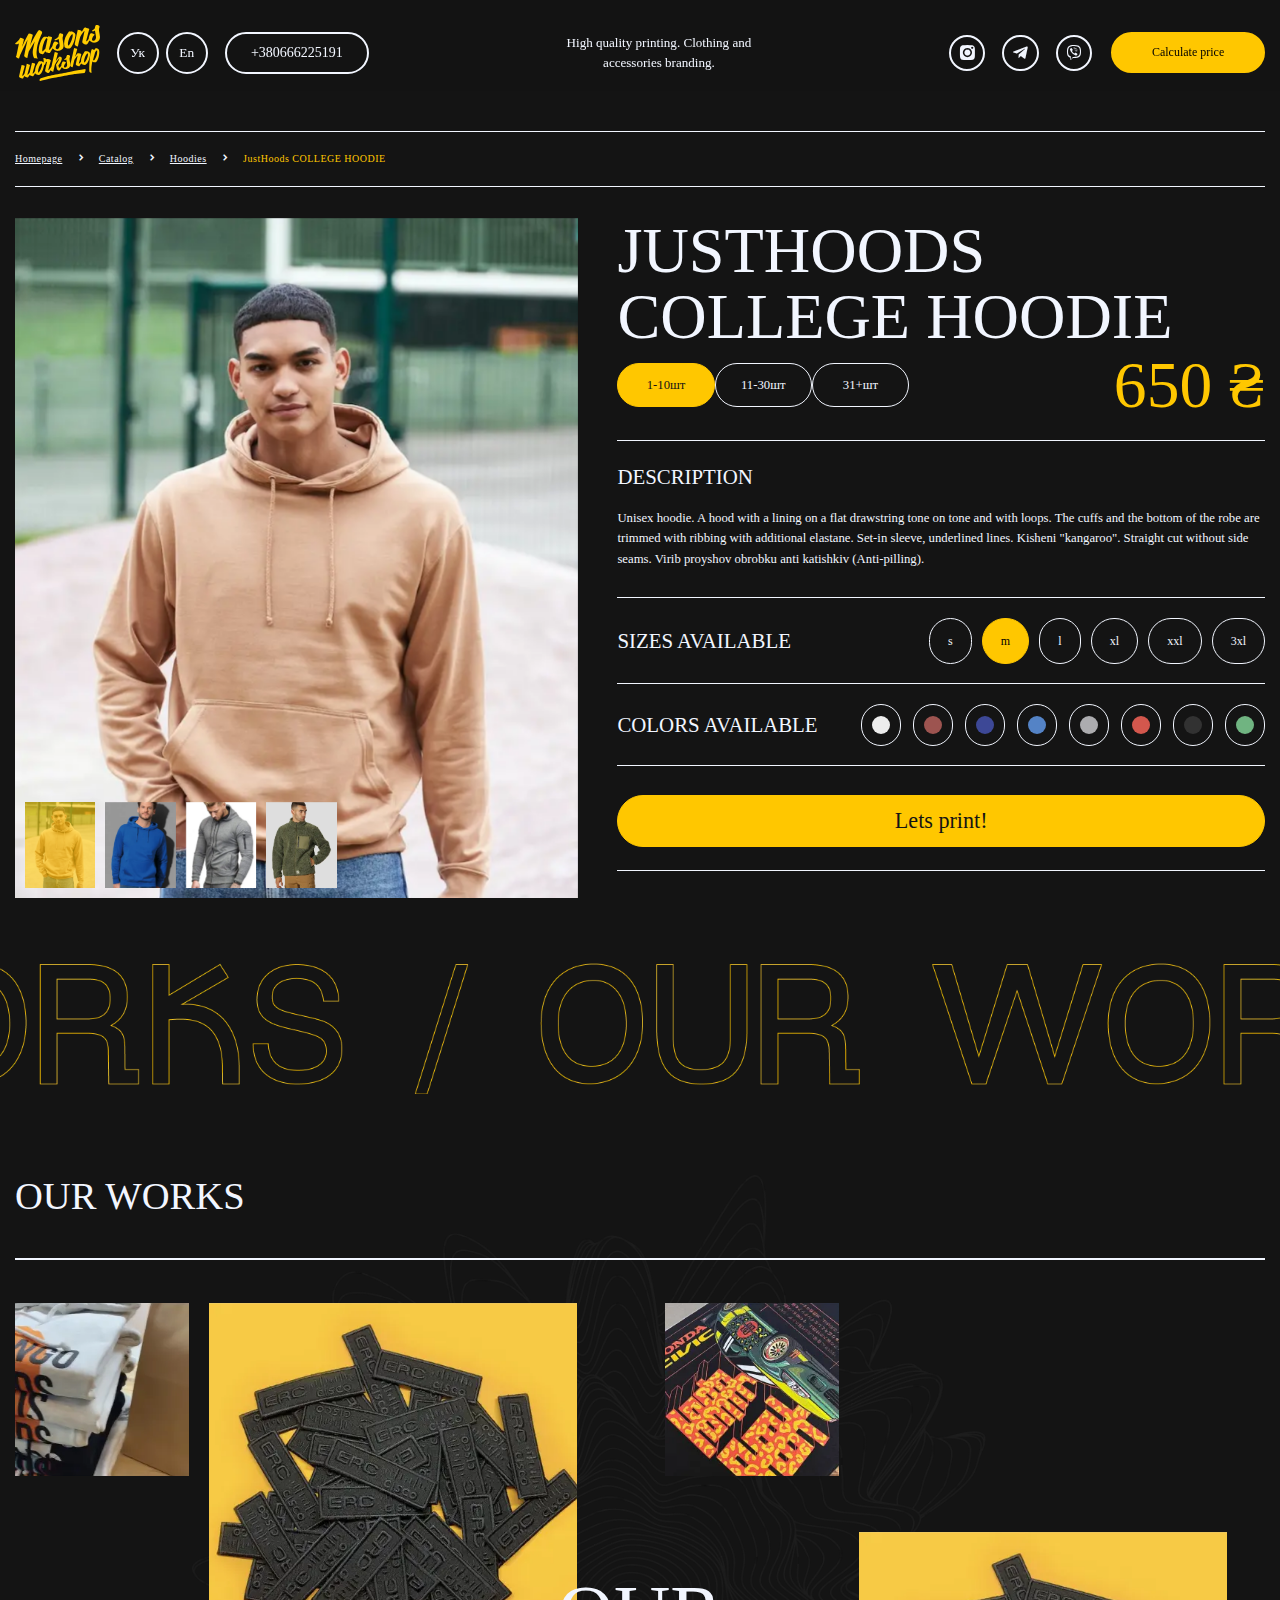
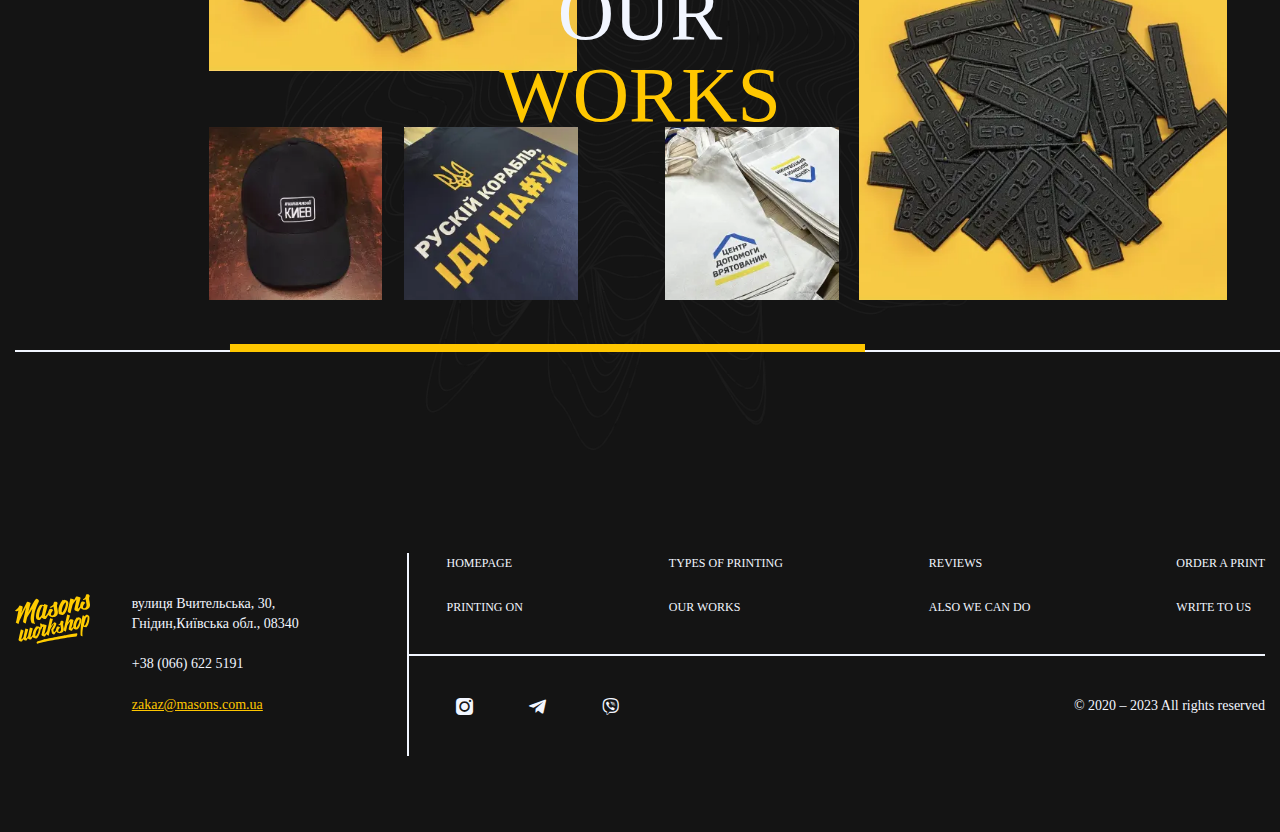
==== commit 16d8e73f: "Add files via upload" ====
--- a/cart.html
+++ b/cart.html
@@ -5,13 +5,33 @@
     <meta charset="UTF-8">
     <meta http-equiv="X-UA-Compatible" content="IE=edge">
     <meta name="viewport" content="width=device-width, initial-scale=1.0">
-    <link rel="stylesheet" href="files/swiper.min.css?_v=20230430174033">
-    <link rel="stylesheet" href="css/style.min.css?_v=20230430174033">
-    <title></title>
+    <link rel="stylesheet" href="files/swiper.min.css?_v=20230502153909">
+    <link rel="stylesheet" href="css/style.min.css?_v=20230502153909">
+    <title>Cart</title>
 </head>
 
 <body>
-    
+    <header class="header">
+    <div class="header-container">
+        <div class="logo-block">
+            <div data-goto=".section1" class="logo"><img src="img/logo.svg" alt="logo"></div>
+            <div class="lang-block">
+                <button class="uk">Ук</button>
+                <button class="en">En</button>
+            </div>
+            <a href="tell:+380666225191" class="tell">+380666225191</a>
+        </div>
+        <div class="header-text">High quality printing. Clothing and accessories branding.</div>
+        <div class="header-action">
+            <ul class="header-social">
+                <li class="social-item icon-insta"></li>
+                <li class="social-item icon-telegram"></li>
+                <li class="social-item icon-viber"></li>
+            </ul>
+            <button class="calc _calc-btn">Calculate price</button>
+        </div>
+    </div>
+</header>
     <main>
         <section class="cart">
             <div class="cart-container">
@@ -25,36 +45,49 @@
                     <a href="#" class="catalog-link link-item">JustHoods COLLEGE HOODIE</a>
                 </div>
                 <div class="cart-body">
-                    <div class="image-block swiper">
-                        <div class="swiper-wrapper">
-                            <div class="swiper-slide">
-                                <picture><source srcset="img/cart/img1.webp" type="image/webp"><img src="img/cart/img1.jpg" alt="image"></picture>
-                            </div>
-                            <div class="swiper-slide">
-                                <picture><source srcset="img/cart/img2.webp" type="image/webp"><img src="img/cart/img2.jpg" alt="image"></picture>
-                            </div>
-                            <div class="swiper-slide">
-                                <picture><source srcset="img/cart/img3.webp" type="image/webp"><img src="img/cart/img3.jpg" alt="image"></picture>
-                            </div>
-                            <div class="swiper-slide">
-                                <picture><source srcset="img/cart/img4.webp" type="image/webp"><img src="img/cart/img4.jpg" alt="image"></picture>
-                            </div>
-                        </div>
-                        <div class="swiper-thumbs"></div>
-                    </div>
+                    <div class="slider-container">
+                        <div class="image-block swiper">
+                            <div class="swiper-wrapper">
+                                <div class="swiper-slide">
+                                    <picture><source srcset="img/cart/img1.webp" type="image/webp"><img src="img/cart/img1.jpg" alt="image"></picture>
+                                </div>
+                                <div class="swiper-slide">
+                                    <picture><source srcset="img/catalog/img4.webp" type="image/webp"><img src="img/catalog/img4.jpg" alt="image"></picture>
+                                </div>
+                                <div class="swiper-slide">
+                                    <picture><source srcset="img/catalog/img5.webp" type="image/webp"><img src="img/catalog/img5.jpg" alt="image"></picture>
+                                </div>
+                                <div class="swiper-slide">
+                                    <picture><source srcset="img/catalog/img6.webp" type="image/webp"><img src="img/catalog/img6.jpg" alt="image"></picture>
+                                </div>
+                            </div>
+                        </div>
+                        <div class="swiper-thumbs swiper">
+                            <div class="swiper-wrapper">
+                                <div class="swiper-slide">
+                                    <picture><source srcset="img/cart/img1.webp" type="image/webp"><img src="img/cart/img1.jpg" alt="image"></picture>
+                                </div>
+                                <div class="swiper-slide">
+                                    <picture><source srcset="img/catalog/img4.webp" type="image/webp"><img src="img/catalog/img4.jpg" alt="image"></picture>
+                                </div>
+                                <div class="swiper-slide">
+                                    <picture><source srcset="img/catalog/img5.webp" type="image/webp"><img src="img/catalog/img5.jpg" alt="image"></picture>
+                                </div>
+                                <div class="swiper-slide">
+                                    <picture><source srcset="img/catalog/img6.webp" type="image/webp"><img src="img/catalog/img6.jpg" alt="image"></picture>
+                                </div>
+                            </div>
+                        </div>
+                    </div>
+                    
                     <div class="block-info">
                         <h1 class="cart-title">JustHoods COLLEGE HOODIE</h1>
-                        <form action="#" class="cart-form">
+                        <form action="#" class="cart-form calc-form">
                             <div class="form-head">
                                 <div class="cart-count">
-                                    <input value="1-10" type="radio" name="count" checked>
-                                    <input value="11-30" type="radio" name="count">
-                                    <input value="31+" type="radio" name="count">
-                                    <div class="count-btns">
-                                        <div class="btn">1-10шт</div>
-                                        <div class="btn">11-30шт</div>
-                                        <div class="btn">31+шт</div>
-                                    </div>
+                                    <div class="input-wrapper count1"><input class="input-count" value="1-10" type="radio" name="count" checked></div>
+                                    <div class="input-wrapper count2"><input class="input-count" value="11-30" type="radio" name="count"></div>
+                                    <div class="input-wrapper count3"><input class="input-count" value="31+" type="radio" name="count"></div>
                                 </div>
                                 <div class="cart-price">650 ₴</div>
                             </div>
@@ -66,52 +99,42 @@
                                 <div class="size-title">SIZES AVAILABLE</div>
                                 <div class="size-checkbox">
                                     <div class="input-wrapper s">
-                                        <input value="s" type="radio" name="size">
+                                        <input class="size-input" value="s" type="radio" name="size">
                                     </div>
                                     <div class="input-wrapper m">
-                                        <input value="m" type="radio" name="size">
+                                        <input checked class="size-input" value="m" type="radio" name="size">
                                     </div>
                                     <div class="input-wrapper l">
-                                        <input value="l" type="radio" name="size">
+                                        <input class="size-input" value="l" type="radio" name="size">
                                     </div>
                                     <div class="input-wrapper xl">
-                                        <input value="xl" type="radio" name="size">
+                                        <input class="size-input" value="xl" type="radio" name="size">
                                     </div>
                                     <div class="input-wrapper xxl">
-                                        <input value="xxl" type="radio" name="size">
+                                        <input class="size-input" value="xxl" type="radio" name="size">
                                     </div>
                                     <div class="input-wrapper xxxl">
-                                        <input value="3xl" type="radio" name="size">
+                                        <input class="size-input" value="3xl" type="radio" name="size">
                                     </div>
                                 </div>
                             </div>
                             <div class="form-color">
                                 <div class="color-title">COLORS AVAILABLE</div>
                                 <div class="color-checkbox">
-                                    <input value="1" type="radio" name="color">
-                                    <input value="2" type="radio" name="color">
-                                    <input value="3" type="radio" name="color">
-                                    <input value="4" type="radio" name="color">
-                                    <input value="5" type="radio" name="color">
-                                    <input value="6" type="radio" name="color">
-                                    <input value="7" type="radio" name="color">
-                                    <input value="8" type="radio" name="color">
-                                    <div class="btns">
-                                        <div class="btn"><span></span></div>
-                                        <div class="btn"><span></span></div>
-                                        <div class="btn"><span></span></div>
-                                        <div class="btn"><span></span></div>
-                                        <div class="btn"><span></span></div>
-                                        <div class="btn"><span></span></div>
-                                        <div class="btn"><span></span></div>
-                                        <div class="btn"><span></span></div>
-                                    </div>
-                                </div>
-                            </div>
-                            <button class="print">Lets print!</button>
+                                    <div class="input-wrapper color1"><input class="input-color" value="1" type="radio" name="color"></div>
+                                    <div class="input-wrapper color2"><input class="input-color" value="2" type="radio" name="color"></div>
+                                    <div class="input-wrapper color3"><input class="input-color" value="3" type="radio" name="color"></div>
+                                    <div class="input-wrapper color4"><input class="input-color" value="4" type="radio" name="color"></div>
+                                    <div class="input-wrapper color5"><input class="input-color" value="5" type="radio" name="color"></div>
+                                    <div class="input-wrapper color6"><input class="input-color" value="6" type="radio" name="color"></div>
+                                    <div class="input-wrapper color7"><input class="input-color" value="7" type="radio" name="color"></div>
+                                    <div class="input-wrapper color8"><input class="input-color" value="8" type="radio" name="color"></div>
+                                </div>
+                            </div>
+                            <button class="print-button">Lets print!</button>
                             <div class="form-bottom">
-                                <div class="scale icon-scale">Розмірна сітка</div>
-                                <div class="delivery icon-box">Доставка та повернення</div>
+                                <div class="bottom-item scale icon-scale"><span>Розмірна сітка</span></div>
+                                <div class="bottom-item delivery icon-box"><span>Доставка та повернення</span></div>
                             </div>
                         </form>
                     </div>
@@ -173,6 +196,62 @@
             </div>
         </section>
     </main>
+    <div class="calculate-window">
+    <div class="calculate-form">
+        <form action="#" class="cart-form calc-form">
+            <div class="form-head">
+                <div class="cart-count">
+                    <div class="input-wrapper count1"><input class="input-count" value="1-10" type="radio" name="count" checked></div>
+                    <div class="input-wrapper count2"><input class="input-count" value="11-30" type="radio" name="count"></div>
+                    <div class="input-wrapper count3"><input class="input-count" value="31+" type="radio" name="count"></div>
+                </div>
+                <div class="cart-price">650 ₴</div>
+            </div>
+
+            <div class="form-size">
+                <div class="size-title">SIZES AVAILABLE</div>
+                <div class="size-checkbox">
+                    <div class="input-wrapper s">
+                        <input class="size-input" value="s" type="radio" name="size">
+                    </div>
+                    <div class="input-wrapper m">
+                        <input checked class="size-input" value="m" type="radio" name="size">
+                    </div>
+                    <div class="input-wrapper l">
+                        <input class="size-input" value="l" type="radio" name="size">
+                    </div>
+                    <div class="input-wrapper xl">
+                        <input class="size-input" value="xl" type="radio" name="size">
+                    </div>
+                    <div class="input-wrapper xxl">
+                        <input class="size-input" value="xxl" type="radio" name="size">
+                    </div>
+                    <div class="input-wrapper xxxl">
+                        <input class="size-input" value="3xl" type="radio" name="size">
+                    </div>
+                </div>
+            </div>
+            <div class="form-color">
+                <div class="color-title">COLORS AVAILABLE</div>
+                <div class="color-checkbox">
+                    <div class="input-wrapper color1"><input class="input-color" value="1" type="radio" name="color"></div>
+                    <div class="input-wrapper color2"><input class="input-color" value="2" type="radio" name="color"></div>
+                    <div class="input-wrapper color3"><input class="input-color" value="3" type="radio" name="color"></div>
+                    <div class="input-wrapper color4"><input class="input-color" value="4" type="radio" name="color"></div>
+                    <div class="input-wrapper color5"><input class="input-color" value="5" type="radio" name="color"></div>
+                    <div class="input-wrapper color6"><input class="input-color" value="6" type="radio" name="color"></div>
+                    <div class="input-wrapper color7"><input class="input-color" value="7" type="radio" name="color"></div>
+                    <div class="input-wrapper color8"><input class="input-color" value="8" type="radio" name="color"></div>
+                </div>
+            </div>
+            <button class="print-button">Lets print!</button>
+            <div class="form-bottom">
+                <div class="bottom-item scale icon-scale"><span>Розмірна сітка</span></div>
+                <div class="bottom-item delivery icon-box"><span>Доставка та повернення</span></div>
+            </div>
+        </form>
+    </div>
+</div>
     <footer class="footer">
     <div class="footer-container">
         <div class="footer-first-block">
@@ -188,16 +267,16 @@
         <div class="footer-second-block">
             <div class="footer-links">
                 <ul class="links-list">
-                    <li><a href="index.html" class="footer-link">HOMEPAGE</a></li>
-                    <li><a href="#" class="footer-link">PRINTING ON</a></li>
-                </ul>
-                <ul class="links-list">
-                    <li><a href="#" class="footer-link">TYPES OF PRINTING</a></li>
-                    <li><a href="#" class="footer-link">OUR WORKS</a></li>
-                </ul>
-                <ul class="links-list">
-                    <li><a href="#" class="footer-link">Reviews</a></li>
-                    <li><a href="#" class="footer-link">Also We can do</a></li>
+                    <li><a data-goto=".section1" href="index.html" class="footer-link">HOMEPAGE</a></li>
+                    <li><a data-goto=".print" href="#" class="footer-link">PRINTING ON</a></li>
+                </ul>
+                <ul class="links-list">
+                    <li><a data-goto=".types" href="#" class="footer-link">TYPES OF PRINTING</a></li>
+                    <li><a data-goto=".works" href="#" class="footer-link">OUR WORKS</a></li>
+                </ul>
+                <ul class="links-list">
+                    <li><a data-goto=".review" href="#" class="footer-link">Reviews</a></li>
+                    <li><a data-goto=".also" href="#" class="footer-link">Also We can do</a></li>
                 </ul>
                 <ul class="links-list">
                     <li><a href="#" class="footer-link">Order a print</a></li>
@@ -215,6 +294,6 @@
         </div>
     </div>
 </footer>
-    <script src="js/app.min.js?_v=20230430174033"></script>
+    <script src="js/app.min.js?_v=20230502153909"></script>
 </body>
 </html>--- a/css/style.min.css
+++ b/css/style.min.css
@@ -1 +1 @@
-*{padding:0;margin:0;border:0}*,:after,:before{-webkit-box-sizing:border-box;box-sizing:border-box}:active,:focus{outline:0}a:active,a:focus{outline:0}aside,footer,header,nav{display:block}body,html{height:100%;width:100%;font-size:100%;line-height:1;font-size:14px;-ms-text-size-adjust:100%;-moz-text-size-adjust:100%;-webkit-text-size-adjust:100%}button,input,textarea{font-family:inherit;outline:0}input::-ms-clear{display:none}button{cursor:pointer}button::-moz-focus-inner{padding:0;border:0}a,a:visited{text-decoration:none}a:hover{text-decoration:none}ul li{list-style:none}img{vertical-align:top}h1,h2,h3,h4,h5,h6{font-size:inherit;font-weight:inherit}@font-face{font-family:icons;src:url(../fonts/icons.eot?usm9y8);src:url(../fonts/icons.eot?usm9y8#iefix) format("embedded-opentype"),url(../fonts/icons.ttf?usm9y8) format("truetype"),url(../fonts/icons.woff?usm9y8) format("woff"),url(../fonts/icons.svg?usm9y8#icons) format("svg");font-weight:400;font-style:normal;font-display:block}[class*=" icon-"]::before,[class^=icon-]::before{font-family:icons!important;speak:never;font-style:normal;font-weight:400;font-variant:normal;text-transform:none;line-height:1;-webkit-font-smoothing:antialiased;-moz-osx-font-smoothing:grayscale}.icon-arrow-right:before{content:"\e900"}.icon-box:before{content:"\e901"}.icon-insta:before{content:"\e902"}.icon-scale:before{content:"\e903"}.icon-telegram:before{content:"\e904"}.icon-viber:before{content:"\e905"}.header{position:fixed;background:rgba(20,20,20,.8666666667);z-index:3;top:0;left:0;width:100%;min-height:70px;padding-bottom:10px;-webkit-transform:translateY(-100px);-ms-transform:translateY(-100px);transform:translateY(-100px)}.header .header-container{max-width:1555px;margin:0 auto;padding:0 15px;display:-webkit-box;display:-ms-flexbox;display:flex;-webkit-box-pack:justify;-ms-flex-pack:justify;justify-content:space-between;-webkit-box-align:center;-ms-flex-align:center;align-items:center}.header .header-container .logo-block{display:-webkit-box;display:-ms-flexbox;display:flex;-webkit-box-align:center;-ms-flex-align:center;align-items:center}.header .header-container .logo-block .logo img{width:100%;height:100%}.header .header-container .logo-block .lang-block{display:-webkit-box;display:-ms-flexbox;display:flex;-webkit-box-align:center;-ms-flex-align:center;align-items:center;-webkit-column-gap:7px;-moz-column-gap:7px;column-gap:7px}.header .header-container .logo-block .lang-block .en,.header .header-container .logo-block .lang-block .uk{display:-webkit-box;display:-ms-flexbox;display:flex;-webkit-box-orient:vertical;-webkit-box-direction:normal;-ms-flex-direction:column;flex-direction:column;-webkit-box-align:center;-ms-flex-align:center;align-items:center;-webkit-box-pack:center;-ms-flex-pack:center;justify-content:center;width:42px;height:42px;border-radius:50%;border:2px solid #f2f6ff;color:#f2f6ff;-webkit-transition:all .2s ease;-o-transition:all .2s ease;transition:all .2s ease}.header .header-container .logo-block .lang-block .en.active,.header .header-container .logo-block .lang-block .en:hover,.header .header-container .logo-block .lang-block .uk.active,.header .header-container .logo-block .lang-block .uk:hover{border:2px solid #ffc700;color:#ffc700}.header .header-container .tell{padding:12px 29px;border-radius:100px;border:2px solid #f2f6ff;color:#f2f6ff;-webkit-transition:all .2s ease;-o-transition:all .2s ease;transition:all .2s ease}.header .header-container .tell:hover{border:2px solid #ffc700;color:#ffc700}.header .header-container .header-text{max-width:215px;text-align:center}.header .header-container .header-action{display:-webkit-box;display:-ms-flexbox;display:flex;-webkit-box-align:center;-ms-flex-align:center;align-items:center}.header .header-container .header-action .header-social{display:-webkit-box;display:-ms-flexbox;display:flex;-webkit-box-align:center;-ms-flex-align:center;align-items:center}.header .header-container .header-action .header-social .social-item{display:-webkit-box;display:-ms-flexbox;display:flex;-webkit-box-orient:vertical;-webkit-box-direction:normal;-ms-flex-direction:column;flex-direction:column;-webkit-box-align:center;-ms-flex-align:center;align-items:center;-webkit-box-pack:center;-ms-flex-pack:center;justify-content:center;width:42px;height:42px;border-radius:50%;border:2px solid #f2f6ff;-webkit-transition:all .2s ease;-o-transition:all .2s ease;transition:all .2s ease}.header .header-container .header-action .header-social .social-item::before{color:#f2f6ff;font-size:17px;-webkit-transition:all .2s ease;-o-transition:all .2s ease;transition:all .2s ease}.header .header-container .header-action .header-social .social-item:hover{border:2px solid #ffc700}.header .header-container .header-action .header-social .social-item:hover::before{color:#ffc700}.header .header-container .header-action .calc{padding:12px 52px;border-radius:100px;background:#ffc700;color:#000;font-size:12px}.header.show{-webkit-transform:translateY(0);-ms-transform:translateY(0);transform:translateY(0)}.footer{overflow:hidden}.footer .footer-container{max-width:1555px;margin:0 auto;padding:0 15px}.footer .footer-container .footer-first-block{display:-webkit-box;display:-ms-flexbox;display:flex}.footer .footer-container .footer-first-block .footer-logo{max-width:75px;height:50px}.footer .footer-container .footer-first-block .footer-logo img{width:100%;height:100%}.footer .footer-container .footer-first-block .footer-info .info-list{display:-webkit-box;display:-ms-flexbox;display:flex;-webkit-box-orient:vertical;-webkit-box-direction:normal;-ms-flex-direction:column;flex-direction:column;row-gap:20px}.footer .footer-container .footer-first-block .footer-info .info-list .info-item:last-child{color:#ffc700;text-decoration:underline}.footer .footer-container .footer-second-block{-webkit-box-flex:1;-ms-flex:1 1 auto;flex:1 1 auto}.footer .footer-container .footer-second-block .footer-links{border-bottom:2px solid #f2f6ff;padding-bottom:37px}.footer .footer-container .footer-second-block .footer-links .links-list{display:-webkit-box;display:-ms-flexbox;display:flex;-webkit-box-orient:vertical;-webkit-box-direction:normal;-ms-flex-direction:column;flex-direction:column;row-gap:24px}.footer .footer-container .footer-second-block .footer-links .links-list .footer-link{font-family:"Fairwall Sans";font-weight:300;font-size:12px;line-height:111.4%;text-transform:uppercase;color:#f2f6ff;-webkit-transition:all .3s ease;-o-transition:all .3s ease;transition:all .3s ease}.footer .footer-container .footer-second-block .footer-links .links-list .footer-link:hover{color:#ffc700}.footer .footer-container .footer-second-block .footer-bottom{padding-top:32px;padding-bottom:32px;display:-webkit-box;display:-ms-flexbox;display:flex;-webkit-box-pack:justify;-ms-flex-pack:justify;justify-content:space-between;-webkit-box-align:center;-ms-flex-align:center;align-items:center}.footer .footer-container .footer-second-block .footer-bottom .footer-social{display:-webkit-box;display:-ms-flexbox;display:flex;-webkit-box-align:center;-ms-flex-align:center;align-items:center}.footer .footer-container .footer-second-block .footer-bottom .footer-social .social-item::before{font-size:17px;-webkit-transition:all .3s ease;-o-transition:all .3s ease;transition:all .3s ease}.footer .footer-container .footer-second-block .footer-bottom .footer-social .social-item:hover::before{color:#ffc700}.catalog{overflow:hidden}.catalog .catalog-container{max-width:1555px;margin:0 auto;padding:0 15px}.catalog .catalog-container .catalog-link-block{display:-webkit-box;display:-ms-flexbox;display:flex;-webkit-box-align:center;-ms-flex-align:center;align-items:center;-webkit-column-gap:18px;-moz-column-gap:18px;column-gap:18px;padding:17px 0;border-top:1px solid #f2f6ff;border-bottom:1px solid #f2f6ff}.catalog .catalog-container .catalog-link-block .icon-arrow-right{font-size:8px}.catalog .catalog-container .catalog-link-block .catalog-link{font-size:10px;color:#f2f6ff;text-decoration:underline;-webkit-transition:all .2s ease;-o-transition:all .2s ease;transition:all .2s ease;letter-spacing:.5px;display:-webkit-box;display:-ms-flexbox;display:flex;-webkit-box-align:center;-ms-flex-align:center;align-items:center;-webkit-box-orient:horizontal;-webkit-box-direction:reverse;-ms-flex-direction:row-reverse;flex-direction:row-reverse}.catalog .catalog-container .catalog-link-block .catalog-link:hover{color:#ffc700}.catalog .catalog-container .catalog-link-block .catalog-link:last-child{text-decoration:none;color:#ffc700}.catalog .catalog-container .catalog-head{display:-webkit-box;display:-ms-flexbox;display:flex;-webkit-box-pack:justify;-ms-flex-pack:justify;justify-content:space-between;-webkit-box-align:center;-ms-flex-align:center;align-items:center}.catalog .catalog-container .catalog-head .head-buttons{display:-webkit-box;display:-ms-flexbox;display:flex;-webkit-box-align:center;-ms-flex-align:center;align-items:center;-webkit-column-gap:15px;-moz-column-gap:15px;column-gap:15px}.catalog .catalog-container .catalog-head .head-buttons .catalog-button{color:#f2f6ff;border-radius:100px;border:1px solid #f2f6ff;-webkit-transition:all .3s ease;-o-transition:all .3s ease;transition:all .3s ease}.catalog .catalog-container .catalog-head .head-buttons .catalog-button .active,.catalog .catalog-container .catalog-head .head-buttons .catalog-button:hover{background:#ffc700;color:#000;border:1px solid #ffc700}.catalog .catalog-container .catalog-body{width:100%}.catalog .catalog-container .catalog-body .catalog-items{display:-ms-grid;display:grid;grid-template-columns:repeat(auto-fit,minmax());border-bottom:1px solid #f2f6ff}.catalog .catalog-container .catalog-body .catalog-items .catalog-cart{border:2px solid #f2f6ff;margin:0 -1px -1px 0;display:-webkit-box;display:-ms-flexbox;display:flex;-webkit-box-orient:vertical;-webkit-box-direction:normal;-ms-flex-direction:column;flex-direction:column}.catalog .catalog-container .catalog-body .catalog-items .catalog-cart .cart-title{font-family:"Fairwall Sans";font-weight:300;line-height:186.9%;text-transform:uppercase}.catalog .catalog-container .catalog-body .catalog-items .catalog-cart .cart-image{-webkit-box-flex:1;-ms-flex:1 1 auto;flex:1 1 auto}.catalog .catalog-container .catalog-body .catalog-items .catalog-cart .cart-image img{width:100%;height:100%;-o-object-fit:cover;object-fit:cover}.catalog .catalog-container .catalog-body .catalog-items .catalog-cart .cart-bottom{display:-webkit-box;display:-ms-flexbox;display:flex;-webkit-box-pack:justify;-ms-flex-pack:justify;justify-content:space-between;-webkit-box-align:center;-ms-flex-align:center;align-items:center}.catalog .catalog-container .catalog-body .catalog-items .catalog-cart .cart-bottom .cart-count{font-family:"Fairwall Sans";font-weight:300;color:#ffc700;line-height:186.9%}.catalog .catalog-container .catalog-body .catalog-items .catalog-cart .cart-bottom .cart-all{padding:16px 32px;font-size:12px;color:#f2f6ff;border-radius:100px;border:1px solid #f2f6ff;-webkit-transition:all .3s ease;-o-transition:all .3s ease;transition:all .3s ease}.catalog .catalog-container .catalog-body .catalog-items .catalog-cart .cart-bottom .cart-all:hover{background:#ffc700;color:#000;border:1px solid #ffc700}.cart{overflow:hidden}.cart .cart-container{max-width:1555px;margin:0 auto;padding:0 15px}.cart .cart-container .catalog-link-block{display:-webkit-box;display:-ms-flexbox;display:flex;-webkit-box-align:center;-ms-flex-align:center;align-items:center;padding:17px 0;border-top:1px solid #f2f6ff;border-bottom:1px solid #f2f6ff}.cart .cart-container .catalog-link-block .icon-arrow-right{font-size:8px}.cart .cart-container .catalog-link-block .catalog-link{font-size:10px;color:#f2f6ff;text-decoration:underline;-webkit-transition:all .2s ease;-o-transition:all .2s ease;transition:all .2s ease;letter-spacing:.5px;display:-webkit-box;display:-ms-flexbox;display:flex;-webkit-box-align:center;-ms-flex-align:center;align-items:center;-webkit-box-orient:horizontal;-webkit-box-direction:reverse;-ms-flex-direction:row-reverse;flex-direction:row-reverse}.cart .cart-container .catalog-link-block .catalog-link:hover{color:#ffc700}.cart .cart-container .catalog-link-block .catalog-link:last-child{text-decoration:none;color:#ffc700}.cart .cart-container .cart-body{width:100%}.cart .cart-container .cart-body .block-info{display:-webkit-box;display:-ms-flexbox;display:flex;-webkit-box-orient:vertical;-webkit-box-direction:normal;-ms-flex-direction:column;flex-direction:column}.cart .cart-container .cart-body .block-info .cart-title{font-family:"Fairwall Sans";font-weight:300;line-height:104.4%;text-transform:uppercase;margin-bottom:18px}.cart .cart-container .cart-body .block-info .cart-form{display:-webkit-box;display:-ms-flexbox;display:flex;-webkit-box-orient:vertical;-webkit-box-direction:normal;-ms-flex-direction:column;flex-direction:column}.cart .cart-container .cart-body .block-info .cart-form .form-head{display:-webkit-box;display:-ms-flexbox;display:flex;-webkit-box-pack:justify;-ms-flex-pack:justify;justify-content:space-between;-webkit-box-align:center;-ms-flex-align:center;align-items:center;padding-bottom:25px;border-bottom:1px solid #f2f6ff;margin-bottom:20px}.cart .cart-container .cart-body .block-info .cart-form .form-head .cart-count{height:44px;position:relative;width:50%;display:-webkit-box;display:-ms-flexbox;display:flex;-webkit-box-pack:justify;-ms-flex-pack:justify;justify-content:space-between;-webkit-box-align:center;-ms-flex-align:center;align-items:center}.cart .cart-container .cart-body .block-info .cart-form .form-head .cart-count input{-webkit-box-flex:1;-ms-flex:1 1 33.333%;flex:1 1 33.333%;cursor:pointer;position:relative;z-index:3;opacity:0}.cart .cart-container .cart-body .block-info .cart-form .form-head .cart-count .count-btns{position:absolute;top:0;left:0;width:100%;display:-webkit-box;display:-ms-flexbox;display:flex;-webkit-box-align:center;-ms-flex-align:center;align-items:center}.cart .cart-container .cart-body .block-info .cart-form .form-head .cart-count .count-btns .btn{border-radius:100px;border:1px solid #f2f6ff;padding:12px 20px;pointer-events:none}.cart .cart-container .cart-body .block-info .cart-form .form-head .cart-price{font-family:"Fairwall Sans";font-weight:300;font-size:100px;line-height:104.4%;color:#ffc700}.cart .cart-container .cart-body .block-info .cart-form .form-descr{display:-webkit-box;display:-ms-flexbox;display:flex;-webkit-box-orient:vertical;-webkit-box-direction:normal;-ms-flex-direction:column;flex-direction:column;border-bottom:1px solid #f2f6ff;margin-bottom:20px}.cart .cart-container .cart-body .block-info .cart-form .form-descr .descr-title{font-family:"Fairwall Sans";font-weight:300;line-height:186.9%}.cart .cart-container .cart-body .block-info .cart-form .form-size{padding-bottom:23px;margin-bottom:20px;border-bottom:1px solid #f2f6ff}.cart .cart-container .cart-body .block-info .cart-form .form-size .size-title{font-family:"Fairwall Sans";font-weight:300;line-height:186.9%}.cart .cart-container .cart-body .block-info .cart-form .form-size .size-checkbox{display:-webkit-box;display:-ms-flexbox;display:flex;-webkit-box-align:center;-ms-flex-align:center;align-items:center}.cart .cart-container .cart-body .block-info .cart-form .form-size .size-checkbox .input-wrapper{display:-webkit-box;display:-ms-flexbox;display:flex;-webkit-box-orient:vertical;-webkit-box-direction:normal;-ms-flex-direction:column;flex-direction:column;-webkit-box-align:center;-ms-flex-align:center;align-items:center;-webkit-box-pack:center;-ms-flex-pack:center;justify-content:center;position:relative;-webkit-box-flex:1;-ms-flex:1 1 auto;flex:1 1 auto;cursor:pointer}.cart .cart-container .cart-body .block-info .cart-form .form-size .size-checkbox .input-wrapper input{width:100%;position:relative;top:0;opacity:0}.cart .cart-container .cart-body .block-info .cart-form .form-size .size-checkbox .input-wrapper::before{position:relative;top:20px;content:"";border-radius:100px;border:1px solid #f2f6ff;padding:12px 18px;display:-webkit-box;display:-ms-flexbox;display:flex;-webkit-box-orient:vertical;-webkit-box-direction:normal;-ms-flex-direction:column;flex-direction:column;-webkit-box-align:center;-ms-flex-align:center;align-items:center;-webkit-box-pack:center;-ms-flex-pack:center;justify-content:center;font-size:12px;-webkit-transition:all .2s ease;-o-transition:all .2s ease;transition:all .2s ease}.cart .cart-container .cart-body .block-info .cart-form .form-size .size-checkbox .input-wrapper:hover::before{background:#ffc700;border:1px solid #ffc700;color:#000}.cart .cart-container .cart-body .block-info .cart-form .form-size .size-checkbox .s:before{content:"s"}.cart .cart-container .cart-body .block-info .cart-form .form-size .size-checkbox .m:before{content:"m"}.cart .cart-container .cart-body .block-info .cart-form .form-size .size-checkbox .l:before{content:"l"}.cart .cart-container .cart-body .block-info .cart-form .form-size .size-checkbox .xl:before{content:"xl"}.cart .cart-container .cart-body .block-info .cart-form .form-size .size-checkbox .xxl:before{content:"xxl"}.cart .cart-container .cart-body .block-info .cart-form .form-size .size-checkbox .xxxl:before{content:"3xl"}.input-wrapper>input::checked::before{background:#ffc700;border:1px solid #ffc700;color:#000}* button{background:0 0}body{max-width:1728px;margin:0 auto;background:#141414;font-family:Stolzl;font-style:normal;font-weight:400;font-size:14px;line-height:144.5%;color:#f2f6ff}body main{padding-bottom:100px}.section1{margin-bottom:10px}.no-webp .section1 .section1-container{background:url(../img/bg.png) center center/contain no-repeat}.section1 .section1-container{max-width:1555px;height:100%;margin:0 auto;padding:0 15px;position:relative;display:-webkit-box;display:-ms-flexbox;display:flex;-webkit-box-orient:vertical;-webkit-box-direction:normal;-ms-flex-direction:column;flex-direction:column;-webkit-box-align:center;-ms-flex-align:center;align-items:center}.section1 .section1-container .section1-title{position:relative;z-index:1;font-family:"Fairwall Sans";font-weight:300;line-height:104.4%;text-transform:uppercase;text-align:center;color:#f2f6ff}.section1 .section1-container .section1-title span{color:#ffc700}.section1 .section1-container .print{position:relative;z-index:1}.section1 .section1-container .images{position:absolute;top:0;left:0;width:100%;height:100%}.section1 .section1-container .images .image1,.section1 .section1-container .images .image2,.section1 .section1-container .images .image3,.section1 .section1-container .images .image4,.section1 .section1-container .images .image5,.section1 .section1-container .images .image6{position:absolute}.section1 .section1-container .images .image1 img,.section1 .section1-container .images .image2 img,.section1 .section1-container .images .image3 img,.section1 .section1-container .images .image4 img,.section1 .section1-container .images .image5 img,.section1 .section1-container .images .image6 img{width:100%;height:100%}.section1 .section1-container .images .image1{left:1%;top:13%}.section1 .section1-container .images .image2{left:29.324759%;top:4.1%}.section1 .section1-container .images .image3{right:19.157556%;top:3.8%;z-index:0}.section1 .section1-container .images .image4{right:1%;top:35%}.section1 .section1-container .images .image5{bottom:12.8%;right:14.662379%}.section1 .section1-container .images .image6{left:18.913183%;bottom:23%}.print{overflow:hidden}.print .print-container{display:-webkit-box;display:-ms-flexbox;display:flex;-webkit-box-orient:vertical;-webkit-box-direction:normal;-ms-flex-direction:column;flex-direction:column;max-width:1555px;margin:0 auto;padding:0 15px;padding-bottom:40px;border-bottom:2px solid #f2f6ff}.print .print-container .print-head{display:-webkit-box;display:-ms-flexbox;display:flex;-webkit-box-pack:justify;-ms-flex-pack:justify;justify-content:space-between}.print .print-container .print-head .print-buttons{display:-webkit-box;display:-ms-flexbox;display:flex;-webkit-box-align:center;-ms-flex-align:center;align-items:center;-webkit-column-gap:10px;-moz-column-gap:10px;column-gap:10px}.print .print-container .print-head .print-buttons .print-button{border:1px solid #f2f6ff;border-radius:100px;color:#f2f6ff;-webkit-transition:all .3s ease;-o-transition:all .3s ease;transition:all .3s ease}.print .print-container .print-head .print-buttons .print-button.active,.print .print-container .print-head .print-buttons .print-button:hover{background:#ffc700;border:1px solid #ffc700;color:#000}.print .print-container .print-body{position:relative;margin-bottom:40px}.print .print-container .print-body table{width:100%}.print .print-container .print-body table tr{margin-top:10px}.print .print-container .print-body table tr td{width:50%;border:1px solid #f2f6ff;cursor:pointer;font-family:"Fairwall Sans";font-weight:300;line-height:186.9%;text-transform:uppercase;-webkit-transition:all .4s ease;-o-transition:all .4s ease;transition:all .4s ease;position:relative}.print .print-container .print-body table tr td::before{position:absolute;top:15px;content:"";display:block;background:url(../files/arrow-left.svg) center center/contain no-repeat;-webkit-transition:all .4s ease;-o-transition:all .4s ease;transition:all .4s ease;opacity:0;right:0}.print .print-container .print-body table tr td:hover{color:#ffc700}.print .print-container .print-body table tr td:hover::before{opacity:1;right:5%}.print .print-container .catalog{max-width:175px;margin:0 auto}.types{overflow:hidden;padding-bottom:40px}.types .types-container{max-width:1555px;margin:0 auto;padding:0 15px}.types .types-container .types-body .types-items{display:-webkit-box;display:-ms-flexbox;display:flex}.types .types-container .types-body .types-items .type-item{margin-right:-1px;-webkit-box-flex:1;-ms-flex:1 1 33.333%;flex:1 1 33.333%;position:relative;border:2px solid #f2f6ff;display:-webkit-box;display:-ms-flexbox;display:flex;-webkit-box-orient:vertical;-webkit-box-direction:normal;-ms-flex-direction:column;flex-direction:column;-webkit-transition:all .4s ease;-o-transition:all .4s ease;transition:all .4s ease}.types .types-container .types-body .types-items .type-item .item-title{-webkit-box-flex:1;-ms-flex:1 1 auto;flex:1 1 auto;text-transform:uppercase;font-family:"Fairwall Sans";font-weight:300;line-height:186.9%}.types .types-container .types-body .types-items .type-item .item-image img{width:100%;height:100%}.types .types-container .types-body .types-items .type-item .item-bottom{display:-webkit-box;display:-ms-flexbox;display:flex;-webkit-box-pack:justify;-ms-flex-pack:justify;justify-content:space-between;-webkit-box-align:center;-ms-flex-align:center;align-items:center}.types .types-container .types-body .types-items .type-item .item-bottom .item-button{color:#f2f6ff;font-size:12px;border:1px solid #f2f6ff;border-radius:100px;-webkit-transition:all .3s ease;-o-transition:all .3s ease;transition:all .3s ease}.types .types-container .types-body .types-items .type-item .item-bottom .item-button:hover{border:1px solid #ffc700;background:#ffc700;color:#000}.types .types-container .types-body .types-items .type-item .rocket{opacity:0;position:absolute;z-index:1;bottom:-70px;right:30%;display:-webkit-box;display:-ms-flexbox;display:flex;-webkit-box-orient:vertical;-webkit-box-direction:normal;-ms-flex-direction:column;flex-direction:column;-webkit-box-align:center;-ms-flex-align:center;align-items:center;-webkit-box-pack:center;-ms-flex-pack:center;justify-content:center;border-radius:50%;border:1px solid #f2f6ff;-webkit-backdrop-filter:blur(10px);backdrop-filter:blur(10px);-webkit-transition:all .4s ease;-o-transition:all .4s ease;transition:all .4s ease}.types .types-container .types-body .types-items .type-item .rocket span{background:#ffc700;border-radius:50%;-webkit-backdrop-filter:blur(0);backdrop-filter:blur(0);display:-webkit-box;display:-ms-flexbox;display:flex;-webkit-box-orient:vertical;-webkit-box-direction:normal;-ms-flex-direction:column;flex-direction:column;-webkit-box-align:center;-ms-flex-align:center;align-items:center;-webkit-box-pack:center;-ms-flex-pack:center;justify-content:center}.types .types-container .types-body .types-items .type-item .rocket span::before{color:#141414}.types .types-container .types-body .types-items .type-item:hover{-webkit-transform:translateY(-21px);-ms-transform:translateY(-21px);transform:translateY(-21px)}.types .types-container .types-body .types-items .type-item:hover .rocket{opacity:1;bottom:-20px}.works{overflow:hidden}.works .works-container{position:relative;max-width:1555px;margin:0 auto;padding:0 15px}.works .works-container .works-sub-title{border-bottom:2px solid #f2f6ff}.works .works-container .works-slider{position:absolute;width:100%;height:100%}.works .works-container .works-slider .swiper-wrapper{margin-bottom:43px}.works .works-container .works-slider .swiper-wrapper .swiper-slide{display:-webkit-box;display:-ms-flexbox;display:flex;-webkit-column-gap:20px;-moz-column-gap:20px;column-gap:20px;position:relative}.works .works-container .works-slider .swiper-wrapper .swiper-slide .column1,.works .works-container .works-slider .swiper-wrapper .swiper-slide .column2{display:-webkit-box;display:-ms-flexbox;display:flex;-webkit-box-orient:vertical;-webkit-box-direction:normal;-ms-flex-direction:column;flex-direction:column;-webkit-box-pack:justify;-ms-flex-pack:justify;justify-content:space-between}.works .works-container .works-slider .swiper-wrapper .swiper-slide .column1 .image img,.works .works-container .works-slider .swiper-wrapper .swiper-slide .column1 .image-big img,.works .works-container .works-slider .swiper-wrapper .swiper-slide .column2 .image img,.works .works-container .works-slider .swiper-wrapper .swiper-slide .column2 .image-big img{width:100%;height:100%;-o-object-fit:cover;object-fit:cover}.works .works-container .works-slider .swiper-wrapper .slide1 .column2{-webkit-box-pack:end;-ms-flex-pack:end;justify-content:end}.works .works-container .works-slider .swiper-wrapper .slide2 .column2{display:-webkit-box;display:-ms-flexbox;display:flex;-webkit-box-orient:vertical;-webkit-box-direction:normal;-ms-flex-direction:column;flex-direction:column}.works .works-container .works-slider .swiper-wrapper .slide2 .column2 .img-wrapper{display:-webkit-box;display:-ms-flexbox;display:flex;-webkit-column-gap:22px;-moz-column-gap:22px;column-gap:22px}.works .works-container .swiper-scrollbar{height:8px;border-bottom:2px solid #f2f6ff}.works .works-container .swiper-scrollbar .swiper-scrollbar-drag{cursor:pointer;height:8px;background:#ffc700}.works .works-container .works-text{position:absolute;z-index:0;pointer-events:none;top:0;left:0;width:100%;height:80%;display:-webkit-box;display:-ms-flexbox;display:flex;-webkit-box-orient:vertical;-webkit-box-direction:normal;-ms-flex-direction:column;flex-direction:column;-webkit-box-align:center;-ms-flex-align:center;align-items:center;-webkit-box-pack:center;-ms-flex-pack:center;justify-content:center;font-family:"Fairwall Sans";font-weight:300;text-align:center;position:relative;z-index:3;line-height:104.4%;text-transform:uppercase;color:#f2f6ff}.works .works-container .works-text span{color:#ffc700}.review .review-container{max-width:1555px;margin:0 auto;padding:0 15px}.review .review-container .review-head{border-bottom:2px solid #f2f6ff}.review .review-container .review-body .reviews-slider .reviews-slider-wrapper{padding-bottom:40px}.review .review-container .review-body .reviews-slider .reviews-slider-wrapper .reviews-slider-slide{min-height:238px}.review .review-container .review-body .reviews-slider .reviews-slider-wrapper .reviews-slider-slide .slide-head{display:-webkit-box;display:-ms-flexbox;display:flex;-webkit-box-align:center;-ms-flex-align:center;align-items:center;-webkit-column-gap:20px;-moz-column-gap:20px;column-gap:20px;margin-bottom:25px}.review .review-container .review-body .reviews-slider .reviews-slider-wrapper .reviews-slider-slide .slide-head .user-icon{width:40px;height:40px;border-radius:50%;overflow:hidden}.review .review-container .review-body .reviews-slider .reviews-slider-wrapper .reviews-slider-slide .slide-head .user-icon img{width:100%;height:100%}.review .review-container .review-body .reviews-slider .reviews-slider-wrapper .reviews-slider-slide .slide-head .user-info{display:-webkit-box;display:-ms-flexbox;display:flex;-webkit-box-orient:vertical;-webkit-box-direction:normal;-ms-flex-direction:column;flex-direction:column;row-gap:7px}.review .review-container .review-body .reviews-slider .reviews-slider-wrapper .reviews-slider-slide .slide-head .user-info .user-name{font-family:"Fairwall Sans";font-weight:300;font-size:16px;line-height:111.4%;text-transform:uppercase}.review .review-container .review-body .reviews-slider .reviews-slider-wrapper .reviews-slider-slide .slide-head .user-info .user-date{color:#393939;font-size:14px}.review .review-container .review-body .reviews-slider .reviews-slider-wrapper .reviews-slider-slide .slide-text{max-width:226px}.review .review-container .review-body .reviews-slider .swiper-scrollbar{height:8px;border-bottom:2px solid #f2f6ff}.review .review-container .review-body .reviews-slider .swiper-scrollbar .swiper-scrollbar-drag{cursor:pointer;height:8px;background:#ffc700}.partners .partners-container{max-width:1555px;margin:0 auto;padding:0 15px}.partners .partners-container .partners-body .partners-slider .partners-slider-wrapper .partners-slide img{width:100px;height:100%}.partners .partners-container .partners-body .partners-slider .swiper-scrollbar{height:8px;border-bottom:2px solid #f2f6ff}.partners .partners-container .partners-body .partners-slider .swiper-scrollbar .swiper-scrollbar-drag{cursor:pointer;height:8px;background:#ffc700}.also{overflow:hidden;margin-bottom:30px}.also .also-container{max-width:1555px;margin:0 auto;padding:0 15px;display:-webkit-box;display:-ms-flexbox;display:flex;-webkit-box-orient:vertical;-webkit-box-direction:normal;-ms-flex-direction:column;flex-direction:column}.also .also-container .also-catalog{width:100%;display:-webkit-box;display:-ms-flexbox;display:flex;-webkit-box-orient:vertical;-webkit-box-direction:normal;-ms-flex-direction:column;flex-direction:column}.also .also-container .also-catalog .catalog-columns{width:100%;display:-webkit-box;display:-ms-flexbox;display:flex}.also .also-container .also-catalog .catalog-columns .catalog-column{border:2px solid #f2f6ff;margin-right:-1px}.also .also-container .also-catalog .catalog-columns .catalog-column .catalog-list .catalog-item{font-family:"Fairwall Sans";font-weight:300;font-size:16px;line-height:270.9%;text-transform:uppercase;color:#f2f6ff;-webkit-transition:all .3s ease;-o-transition:all .3s ease;transition:all .3s ease}.also .also-container .also-catalog .catalog-columns .catalog-column .catalog-list .catalog-item:hover{color:#ffc700}.no-webp .also .also-container .text-block{background:url(../img/bg.png) center center/contain no-repeat}.also .also-container .text-block{display:-webkit-box;display:-ms-flexbox;display:flex;-webkit-box-orient:vertical;-webkit-box-direction:normal;-ms-flex-direction:column;flex-direction:column;-webkit-box-align:center;-ms-flex-align:center;align-items:center;-webkit-box-pack:center;-ms-flex-pack:center;justify-content:center;width:100%}.also .also-container .text-block .text{position:relative;text-transform:uppercase;text-align:center;letter-spacing:3px;font-family:"Fairwall Sans";font-weight:300;font-size:200px;line-height:104.4%}.also .also-container .text-block .text span{color:#ffc700}.also .also-container .text-block .text .icon-cross,.also .also-container .text-block .text .icon-polo{position:absolute}.also .also-container .text-block .text .icon-cross img,.also .also-container .text-block .text .icon-polo img{width:100%;height:100%}.also .also-container .text-block .text .icon-cross{top:18%}.also .also-container .text-block .text .icon-polo{bottom:18%}._title img{width:100%;height:100%}._sub-title{font-family:"Fairwall Sans";font-weight:300;line-height:111.4%;text-transform:uppercase}._btn{padding:12px 33px;border-radius:100px;border:1px solid #f2f6ff;color:#f2f6ff;font-size:12px;-webkit-transition:all .3s ease;-o-transition:all .3s ease;transition:all .3s ease}._btn:hover{border:1px solid #ffc700;color:#ffc700;-webkit-transform:translateY(-3px);-ms-transform:translateY(-3px);transform:translateY(-3px)}@media (min-width:767px){.footer-container{display:-webkit-box;display:-ms-flexbox;display:flex;-webkit-box-pack:justify;-ms-flex-pack:justify;justify-content:space-between;-webkit-box-align:center;-ms-flex-align:center;align-items:center}.footer-container .footer-second-block{border-left:2px solid #f2f6ff}.footer-container .footer-second-block .footer-links{display:-webkit-box;display:-ms-flexbox;display:flex;-webkit-box-pack:justify;-ms-flex-pack:justify;justify-content:space-between;-webkit-box-align:center;-ms-flex-align:center;align-items:center}.cart-body{display:-webkit-box;display:-ms-flexbox;display:flex}.types .item-bottom{display:-webkit-box;display:-ms-flexbox;display:flex;-webkit-box-pack:justify;-ms-flex-pack:justify;justify-content:space-between;-webkit-box-align:center;-ms-flex-align:center;align-items:center}.catalog-columns{display:-webkit-box;display:-ms-flexbox;display:flex}.catalog-columns .catalog-column{-webkit-box-flex:0;-ms-flex:0 1 33.333%;flex:0 1 33.333%}.works-slider .image-big{-webkit-box-pack:end;-ms-flex-pack:end;justify-content:end}}@media (min-width:767px) and (min-width:1720px){.footer-container .footer-first-block{-webkit-column-gap:54px;-moz-column-gap:54px;column-gap:54px}.footer-container .footer-first-block{margin-right:197px}.footer-container .footer-second-block .footer-links{padding-left:61px}.footer-container .footer-bottom{padding-left:61px}.cart-body{-webkit-column-gap:57px;-moz-column-gap:57px;column-gap:57px}.cart-body .cart-title{max-width:754px}.works-slider .image{width:237px}.works-slider .image{height:237px}.works-slider .image-big{width:496px}.works-slider .image-big{height:496px}}@media (min-width:992px){.catalog-items{-ms-grid-columns:(minmax(230px,1fr))[3];grid-template-columns:repeat(3,minmax(230px,1fr))}.cart-form{width:60%}.cart-form .form-size{display:-webkit-box;display:-ms-flexbox;display:flex;-webkit-box-pack:justify;-ms-flex-pack:justify;justify-content:space-between;-webkit-box-align:center;-ms-flex-align:center;align-items:center}.no-webp .works-container{background:url(../img/bg.png) center top/70% no-repeat}}@media (min-width:1720px){.header{padding-top:32px}.header .header-container .logo-block{-webkit-column-gap:28px;-moz-column-gap:28px;column-gap:28px}.header .header-container .logo-block .logo{width:94px}.header .header-container .logo-block .logo{height:62px}.header .header-container .header-action{-webkit-column-gap:32px;-moz-column-gap:32px;column-gap:32px}.header .header-container .header-action .header-social{-webkit-column-gap:28px;-moz-column-gap:28px;column-gap:28px}.footer{padding-bottom:96px}.footer .footer-container .footer-second-block .footer-bottom .footer-social{-webkit-column-gap:46px;-moz-column-gap:46px;column-gap:46px}.catalog{margin-top:145px}.catalog{margin-bottom:120px}.catalog .catalog-container .catalog-link-block{margin-bottom:50px}.catalog .catalog-container .catalog-head{margin-bottom:40px}.catalog .catalog-container .catalog-head .head-buttons .catalog-button{font-size:12px}.catalog .catalog-container .catalog-head .head-buttons .catalog-button{padding-top:12px}.catalog .catalog-container .catalog-head .head-buttons .catalog-button{padding-bottom:12px}.catalog .catalog-container .catalog-head .head-buttons .catalog-button{padding-left:33px}.catalog .catalog-container .catalog-head .head-buttons .catalog-button{padding-right:33px}.catalog .catalog-container .catalog-body .catalog-items .catalog-cart{padding:50px}.catalog .catalog-container .catalog-body .catalog-items .catalog-cart .cart-title{font-size:32px}.catalog .catalog-container .catalog-body .catalog-items .catalog-cart .cart-title{margin-bottom:20px}.catalog .catalog-container .catalog-body .catalog-items .catalog-cart .cart-image{margin-bottom:35px}.catalog .catalog-container .catalog-body .catalog-items .catalog-cart .cart-bottom .cart-count{font-size:32px}.cart{margin-top:145px}.cart{margin-bottom:80px}.cart .cart-container .catalog-link-block{margin-bottom:43px}.cart .cart-container .catalog-link-block{-webkit-column-gap:18px;-moz-column-gap:18px;column-gap:18px}.cart .cart-container .cart-body .block-info .cart-title{font-size:100px}.cart .cart-container .cart-body .block-info .cart-form .form-head .cart-count .count-btns .btn{font-size:14px}.cart .cart-container .cart-body .block-info .cart-form .form-head .cart-price{font-size:100px}.cart .cart-container .cart-body .block-info .cart-form .form-descr{padding-bottom:37px}.cart .cart-container .cart-body .block-info .cart-form .form-descr .descr-title{font-size:24px}.cart .cart-container .cart-body .block-info .cart-form .form-descr .descr-title{margin-bottom:15px}.cart .cart-container .cart-body .block-info .cart-form .form-descr .descr-text{font-size:14px}.cart .cart-container .cart-body .block-info .cart-form .form-size .size-title{font-size:24px}.cart .cart-container .cart-body .block-info .cart-form .form-size .size-checkbox{-webkit-column-gap:12px;-moz-column-gap:12px;column-gap:12px}.section1{margin-top:90px}.section1{height:1000px}.section1 .section1-container .section1-title{font-size:100px}.section1 .section1-container .section1-title{margin-top:260px}.section1 .section1-container .section1-title{margin-bottom:72px}.section1 .section1-container .images .image1{width:232px}.section1 .section1-container .images .image1{height:232px}.section1 .section1-container .images .image2{width:156px}.section1 .section1-container .images .image2{height:156px}.section1 .section1-container .images .image3{width:343px}.section1 .section1-container .images .image3{height:343px}.section1 .section1-container .images .image4{width:142px}.section1 .section1-container .images .image4{height:142px}.section1 .section1-container .images .image5{width:261px}.section1 .section1-container .images .image5{height:261px}.section1 .section1-container .images .image6{width:222px}.section1 .section1-container .images .image6{height:222px}.print{margin-bottom:60px}.print .print-title{margin-bottom:136px}.print .print-container .print-head{margin-bottom:56px}.print .print-container .print-head .print-buttons .print-button{font-size:12px}.print .print-container .print-head .print-buttons .print-button{padding-top:12px}.print .print-container .print-head .print-buttons .print-button{padding-bottom:12px}.print .print-container .print-head .print-buttons .print-button{padding-left:33px}.print .print-container .print-head .print-buttons .print-button{padding-right:33px}.print .print-container .print-body table tr{height:80px}.print .print-container .print-body table tr td{height:80px}.print .print-container .print-body table tr td{padding-left:59px}.print .print-container .print-body table tr td{font-size:24px}.print .print-container .print-body table tr td::before{width:68px}.print .print-container .print-body table tr td::before{height:27px}.print .print-container .print-body table tr td:hover{padding-left:150px}.types{margin-bottom:136px}.types .types-title{margin-bottom:60px}.types .types-container .types-head .types-sub-title{margin-bottom:50px}.types .types-container .types-body .types-items .type-item{padding-top:39px}.types .types-container .types-body .types-items .type-item{padding-bottom:62px}.types .types-container .types-body .types-items .type-item{padding-left:50px}.types .types-container .types-body .types-items .type-item{padding-right:50px}.types .types-container .types-body .types-items .type-item{row-gap:42px}.types .types-container .types-body .types-items .type-item .item-title{font-size:32px}.types .types-container .types-body .types-items .type-item .item-image{width:403px}.types .types-container .types-body .types-items .type-item .item-image{height:290px}.types .types-container .types-body .types-items .type-item .item-bottom .item-text{font-size:14px}.types .types-container .types-body .types-items .type-item .item-bottom .item-button{padding-top:12px}.types .types-container .types-body .types-items .type-item .item-bottom .item-button{padding-bottom:12px}.types .types-container .types-body .types-items .type-item .item-bottom .item-button{padding-left:33px}.types .types-container .types-body .types-items .type-item .item-bottom .item-button{padding-right:33px}.types .types-container .types-body .types-items .type-item .rocket{width:76px}.types .types-container .types-body .types-items .type-item .rocket{height:76px}.types .types-container .types-body .types-items .type-item .rocket span{width:48px}.types .types-container .types-body .types-items .type-item .rocket span{height:48px}.types .types-container .types-body .types-items .type-item .rocket span::before{font-size:20px}.works .works-title{margin-bottom:100px}.works .works-container{height:1060px}.works .works-container .works-sub-title{padding-bottom:49px}.works .works-container .works-sub-title{margin-bottom:49px}.works .works-container .works-slider .swiper-wrapper .swiper-slide{height:725px}.works .works-container .works-text{font-size:100px}.review{margin-bottom:100px}.review .review-title{margin-bottom:80px}.review .review-container .review-head{padding-bottom:46px}.review .review-container .review-head{margin-bottom:50px}.partners{margin-bottom:100px}.partners .partners-title{margin-bottom:60px}.partners .partners-container .partners-head{margin-bottom:50px}.partners .partners-container .partners-body .partners-slider .partners-slider-wrapper{padding-bottom:80px}.also .also-title{margin-bottom:100px}.also .also-container .also-catalog{margin-bottom:94px}.also .also-container .also-catalog .also-sub-title{padding-bottom:48px}.also .also-container .also-catalog .catalog-columns .catalog-column .catalog-list{padding-top:59px}.also .also-container .also-catalog .catalog-columns .catalog-column .catalog-list{padding-bottom:46px}.also .also-container .also-catalog .catalog-columns .catalog-column .catalog-list{padding-left:71px}.also .also-container .text-block{height:1014px}.also .also-container .text-block .text{font-size:200px}.also .also-container .text-block .text .icon-cross,.also .also-container .text-block .text .icon-polo{width:46px}.also .also-container .text-block .text .icon-cross,.also .also-container .text-block .text .icon-polo{height:46px}.also .also-container .text-block .text .icon-cross{left:265px}.also .also-container .text-block .text .icon-polo{right:245px}.also .also-container .text-block .calculate{margin-top:52px}._title{height:200pxpx}._sub-title{font-size:48px}}@media (max-width:1720px){.header{padding-top:calc(10px + 22 * ((100vw - 320px)/ 1400))}.header .header-container .logo-block{-webkit-column-gap:calc(10px + 18 * ((100vw - 992px)/ 728));-moz-column-gap:calc(10px + 18 * ((100vw - 992px)/ 728));column-gap:calc(10px + 18 * ((100vw - 992px)/ 728))}.header .header-container .logo-block .logo{width:calc(64px + 30 * ((100vw - 320px)/ 1400))}.header .header-container .logo-block .logo{height:calc(42px + 20 * ((100vw - 320px)/ 1400))}.header .header-container .header-action{-webkit-column-gap:calc(10px + 22 * ((100vw - 992px)/ 728));-moz-column-gap:calc(10px + 22 * ((100vw - 992px)/ 728));column-gap:calc(10px + 22 * ((100vw - 992px)/ 728))}.header .header-container .header-action .header-social{-webkit-column-gap:calc(10px + 18 * ((100vw - 992px)/ 728));-moz-column-gap:calc(10px + 18 * ((100vw - 992px)/ 728));column-gap:calc(10px + 18 * ((100vw - 992px)/ 728))}.footer{padding-bottom:calc(30px + 66 * ((100vw - 320px)/ 1400))}.footer .footer-container .footer-second-block .footer-bottom .footer-social{-webkit-column-gap:calc(15px + 31 * ((100vw - 320px)/ 1400));-moz-column-gap:calc(15px + 31 * ((100vw - 320px)/ 1400));column-gap:calc(15px + 31 * ((100vw - 320px)/ 1400))}.catalog{margin-top:calc(100px + 45 * ((100vw - 320px)/ 1400))}.catalog{margin-bottom:calc(40px + 80 * ((100vw - 320px)/ 1400))}.catalog .catalog-container .catalog-link-block{margin-bottom:calc(20px + 30 * ((100vw - 320px)/ 1400))}.catalog .catalog-container .catalog-head{margin-bottom:calc(20px + 20 * ((100vw - 320px)/ 1400))}.catalog .catalog-container .catalog-head .head-buttons .catalog-button{font-size:calc(7px + 5 * ((100vw - 320px)/ 1400))}.catalog .catalog-container .catalog-head .head-buttons .catalog-button{padding-top:calc(6px + 6 * ((100vw - 320px)/ 1400))}.catalog .catalog-container .catalog-head .head-buttons .catalog-button{padding-bottom:calc(6px + 6 * ((100vw - 320px)/ 1400))}.catalog .catalog-container .catalog-head .head-buttons .catalog-button{padding-left:calc(6px + 27 * ((100vw - 320px)/ 1400))}.catalog .catalog-container .catalog-head .head-buttons .catalog-button{padding-right:calc(6px + 27 * ((100vw - 320px)/ 1400))}.catalog .catalog-container .catalog-body .catalog-items .catalog-cart{padding:calc(15px + 35 * ((100vw - 320px)/ 1400))}.catalog .catalog-container .catalog-body .catalog-items .catalog-cart .cart-title{font-size:calc(16px + 16 * ((100vw - 320px)/ 1400))}.catalog .catalog-container .catalog-body .catalog-items .catalog-cart .cart-title{margin-bottom:calc(5px + 15 * ((100vw - 320px)/ 1400))}.catalog .catalog-container .catalog-body .catalog-items .catalog-cart .cart-image{margin-bottom:calc(10px + 25 * ((100vw - 320px)/ 1400))}.catalog .catalog-container .catalog-body .catalog-items .catalog-cart .cart-bottom .cart-count{font-size:calc(16px + 16 * ((100vw - 320px)/ 1400))}.cart{margin-top:calc(100px + 45 * ((100vw - 320px)/ 1400))}.cart{margin-bottom:calc(30px + 50 * ((100vw - 320px)/ 1400))}.cart .cart-container .catalog-link-block{margin-bottom:calc(20px + 23 * ((100vw - 320px)/ 1400))}.cart .cart-container .catalog-link-block{-webkit-column-gap:calc(6px + 12 * ((100vw - 320px)/ 1400));-moz-column-gap:calc(6px + 12 * ((100vw - 320px)/ 1400));column-gap:calc(6px + 12 * ((100vw - 320px)/ 1400))}.cart .cart-container .cart-body .block-info .cart-title{font-size:calc(30px + 70 * ((100vw - 320px)/ 1400))}.cart .cart-container .cart-body .block-info .cart-form .form-head .cart-count .count-btns .btn{font-size:calc(10px + 4 * ((100vw - 320px)/ 1400))}.cart .cart-container .cart-body .block-info .cart-form .form-head .cart-price{font-size:calc(30px + 70 * ((100vw - 320px)/ 1400))}.cart .cart-container .cart-body .block-info .cart-form .form-descr{padding-bottom:calc(10px + 27 * ((100vw - 320px)/ 1400))}.cart .cart-container .cart-body .block-info .cart-form .form-descr .descr-title{font-size:calc(14px + 10 * ((100vw - 320px)/ 1400))}.cart .cart-container .cart-body .block-info .cart-form .form-descr .descr-title{margin-bottom:calc(5px + 10 * ((100vw - 320px)/ 1400))}.cart .cart-container .cart-body .block-info .cart-form .form-descr .descr-text{font-size:calc(10px + 4 * ((100vw - 320px)/ 1400))}.cart .cart-container .cart-body .block-info .cart-form .form-size .size-title{font-size:calc(14px + 10 * ((100vw - 320px)/ 1400))}.cart .cart-container .cart-body .block-info .cart-form .form-size .size-checkbox{-webkit-column-gap:calc(6px + 6 * ((100vw - 320px)/ 1400));-moz-column-gap:calc(6px + 6 * ((100vw - 320px)/ 1400));column-gap:calc(6px + 6 * ((100vw - 320px)/ 1400))}.section1{margin-top:calc(40px + 50 * ((100vw - 320px)/ 1400))}.section1{height:calc(350px + 650 * ((100vw - 320px)/ 1400))}.section1 .section1-container .section1-title{font-size:calc(30px + 70 * ((100vw - 320px)/ 1400))}.section1 .section1-container .section1-title{margin-top:calc(90px + 170 * ((100vw - 320px)/ 1400))}.section1 .section1-container .section1-title{margin-bottom:calc(15px + 57 * ((100vw - 320px)/ 1400))}.section1 .section1-container .images .image1{width:calc(82px + 150 * ((100vw - 320px)/ 1400))}.section1 .section1-container .images .image1{height:calc(82px + 150 * ((100vw - 320px)/ 1400))}.section1 .section1-container .images .image2{width:calc(56px + 100 * ((100vw - 320px)/ 1400))}.section1 .section1-container .images .image2{height:calc(56px + 100 * ((100vw - 320px)/ 1400))}.section1 .section1-container .images .image3{width:calc(92px + 251 * ((100vw - 320px)/ 1400))}.section1 .section1-container .images .image3{height:calc(92px + 251 * ((100vw - 320px)/ 1400))}.section1 .section1-container .images .image4{width:calc(50px + 92 * ((100vw - 320px)/ 1400))}.section1 .section1-container .images .image4{height:calc(50px + 92 * ((100vw - 320px)/ 1400))}.section1 .section1-container .images .image5{width:calc(82px + 179 * ((100vw - 320px)/ 1400))}.section1 .section1-container .images .image5{height:calc(82px + 179 * ((100vw - 320px)/ 1400))}.section1 .section1-container .images .image6{width:calc(70px + 152 * ((100vw - 320px)/ 1400))}.section1 .section1-container .images .image6{height:calc(70px + 152 * ((100vw - 320px)/ 1400))}.print{margin-bottom:calc(40px + 20 * ((100vw - 320px)/ 1400))}.print .print-title{margin-bottom:calc(40px + 96 * ((100vw - 320px)/ 1400))}.print .print-container .print-head{margin-bottom:calc(26px + 30 * ((100vw - 320px)/ 1400))}.print .print-container .print-head .print-buttons .print-button{font-size:calc(8px + 4 * ((100vw - 320px)/ 1400))}.print .print-container .print-head .print-buttons .print-button{padding-top:calc(6px + 6 * ((100vw - 320px)/ 1400))}.print .print-container .print-head .print-buttons .print-button{padding-bottom:calc(6px + 6 * ((100vw - 320px)/ 1400))}.print .print-container .print-head .print-buttons .print-button{padding-left:calc(12px + 21 * ((100vw - 320px)/ 1400))}.print .print-container .print-head .print-buttons .print-button{padding-right:calc(12px + 21 * ((100vw - 320px)/ 1400))}.print .print-container .print-body table tr{height:calc(40px + 40 * ((100vw - 320px)/ 1400))}.print .print-container .print-body table tr td{height:calc(40px + 40 * ((100vw - 320px)/ 1400))}.print .print-container .print-body table tr td{padding-left:calc(15px + 44 * ((100vw - 320px)/ 1400))}.print .print-container .print-body table tr td{font-size:calc(10px + 14 * ((100vw - 320px)/ 1400))}.print .print-container .print-body table tr td::before{width:calc(20px + 48 * ((100vw - 320px)/ 1400))}.print .print-container .print-body table tr td::before{height:calc(14px + 13 * ((100vw - 320px)/ 1400))}.print .print-container .print-body table tr td:hover{padding-left:calc(20px + 130 * ((100vw - 320px)/ 1400))}.types{margin-bottom:calc(40px + 96 * ((100vw - 320px)/ 1400))}.types .types-title{margin-bottom:calc(30px + 30 * ((100vw - 320px)/ 1400))}.types .types-container .types-head .types-sub-title{margin-bottom:calc(20px + 30 * ((100vw - 320px)/ 1400))}.types .types-container .types-body .types-items .type-item{padding-top:calc(9px + 30 * ((100vw - 320px)/ 1400))}.types .types-container .types-body .types-items .type-item{padding-bottom:calc(6px + 56 * ((100vw - 320px)/ 1400))}.types .types-container .types-body .types-items .type-item{padding-left:calc(5px + 45 * ((100vw - 320px)/ 1400))}.types .types-container .types-body .types-items .type-item{padding-right:calc(5px + 45 * ((100vw - 320px)/ 1400))}.types .types-container .types-body .types-items .type-item{row-gap:calc(10px + 32 * ((100vw - 320px)/ 1400))}.types .types-container .types-body .types-items .type-item .item-title{font-size:calc(10px + 22 * ((100vw - 320px)/ 1400))}.types .types-container .types-body .types-items .type-item .item-image{width:calc(90px + 313 * ((100vw - 320px)/ 1400))}.types .types-container .types-body .types-items .type-item .item-image{height:calc(100px + 190 * ((100vw - 320px)/ 1400))}.types .types-container .types-body .types-items .type-item .item-bottom .item-text{font-size:calc(10px + 4 * ((100vw - 320px)/ 1400))}.types .types-container .types-body .types-items .type-item .item-bottom .item-button{padding-top:calc(6px + 6 * ((100vw - 320px)/ 1400))}.types .types-container .types-body .types-items .type-item .item-bottom .item-button{padding-bottom:calc(6px + 6 * ((100vw - 320px)/ 1400))}.types .types-container .types-body .types-items .type-item .item-bottom .item-button{padding-left:calc(12px + 21 * ((100vw - 320px)/ 1400))}.types .types-container .types-body .types-items .type-item .item-bottom .item-button{padding-right:calc(12px + 21 * ((100vw - 320px)/ 1400))}.types .types-container .types-body .types-items .type-item .rocket{width:calc(36px + 40 * ((100vw - 320px)/ 1400))}.types .types-container .types-body .types-items .type-item .rocket{height:calc(36px + 40 * ((100vw - 320px)/ 1400))}.types .types-container .types-body .types-items .type-item .rocket span{width:calc(24px + 24 * ((100vw - 320px)/ 1400))}.types .types-container .types-body .types-items .type-item .rocket span{height:calc(24px + 24 * ((100vw - 320px)/ 1400))}.types .types-container .types-body .types-items .type-item .rocket span::before{font-size:calc(10px + 10 * ((100vw - 320px)/ 1400))}.works .works-title{margin-bottom:calc(40px + 60 * ((100vw - 320px)/ 1400))}.works .works-container{height:calc(480px + 580 * ((100vw - 320px)/ 1400))}.works .works-container .works-sub-title{padding-bottom:calc(20px + 29 * ((100vw - 320px)/ 1400))}.works .works-container .works-sub-title{margin-bottom:calc(30px + 19 * ((100vw - 320px)/ 1400))}.works .works-container .works-slider .swiper-wrapper .swiper-slide{height:calc(320px + 405 * ((100vw - 320px)/ 1400))}.works .works-container .works-text{font-size:calc(30px + 70 * ((100vw - 320px)/ 1400))}.review{margin-bottom:calc(40px + 60 * ((100vw - 320px)/ 1400))}.review .review-title{margin-bottom:calc(30px + 50 * ((100vw - 320px)/ 1400))}.review .review-container .review-head{padding-bottom:calc(20px + 26 * ((100vw - 320px)/ 1400))}.review .review-container .review-head{margin-bottom:calc(30px + 20 * ((100vw - 320px)/ 1400))}.partners{margin-bottom:calc(40px + 60 * ((100vw - 320px)/ 1400))}.partners .partners-title{margin-bottom:calc(30px + 30 * ((100vw - 320px)/ 1400))}.partners .partners-container .partners-head{margin-bottom:calc(30px + 20 * ((100vw - 320px)/ 1400))}.partners .partners-container .partners-body .partners-slider .partners-slider-wrapper{padding-bottom:calc(40px + 40 * ((100vw - 320px)/ 1400))}.also .also-title{margin-bottom:calc(40px + 60 * ((100vw - 320px)/ 1400))}.also .also-container .also-catalog{margin-bottom:calc(40px + 54 * ((100vw - 320px)/ 1400))}.also .also-container .also-catalog .also-sub-title{padding-bottom:calc(20px + 28 * ((100vw - 320px)/ 1400))}.also .also-container .also-catalog .catalog-columns .catalog-column .catalog-list{padding-top:calc(10px + 49 * ((100vw - 320px)/ 1400))}.also .also-container .also-catalog .catalog-columns .catalog-column .catalog-list{padding-bottom:calc(10px + 36 * ((100vw - 320px)/ 1400))}.also .also-container .also-catalog .catalog-columns .catalog-column .catalog-list{padding-left:calc(30px + 41 * ((100vw - 320px)/ 1400))}.also .also-container .text-block{height:calc(300px + 714 * ((100vw - 320px)/ 1400))}.also .also-container .text-block .text{font-size:calc(50px + 150 * ((100vw - 320px)/ 1400))}.also .also-container .text-block .text .icon-cross,.also .also-container .text-block .text .icon-polo{width:calc(14px + 32 * ((100vw - 320px)/ 1400))}.also .also-container .text-block .text .icon-cross,.also .also-container .text-block .text .icon-polo{height:calc(14px + 32 * ((100vw - 320px)/ 1400))}.also .also-container .text-block .text .icon-cross{left:calc(78px + 187 * ((100vw - 375px)/ 1345))}.also .also-container .text-block .text .icon-polo{right:calc(72px + 173 * ((100vw - 375px)/ 1345))}.also .also-container .text-block .calculate{margin-top:calc(30px + 22 * ((100vw - 320px)/ 1400))}._title{height:calc(50pxpx + 150px * ((100vw - 320px)/ 1400))}._sub-title{font-size:calc(18px + 30 * ((100vw - 320px)/ 1400))}}@media (max-width:992px){.catalog-items{-ms-grid-columns:(minmax(230px,1fr))[2];grid-template-columns:repeat(2,minmax(230px,1fr))}.cart-form{width:100%}.form-size{display:-webkit-box;display:-ms-flexbox;display:flex;-webkit-box-orient:vertical;-webkit-box-direction:normal;-ms-flex-direction:column;flex-direction:column}.no-webp .works-container{background:url(../img/bg.png) center top/cover no-repeat}}@media (max-width:767px){.footer-container{display:-webkit-box;display:-ms-flexbox;display:flex;-webkit-box-orient:vertical;-webkit-box-direction:normal;-ms-flex-direction:column;flex-direction:column}.footer-container .footer-first-block{display:-webkit-box;display:-ms-flexbox;display:flex;-webkit-box-pack:justify;-ms-flex-pack:justify;justify-content:space-between;margin-bottom:30px}.footer-container .footer-links{display:-ms-grid;display:grid;-ms-grid-columns:(minmax(100px,1fr))[2];grid-template-columns:repeat(2,minmax(100px,1fr));row-gap:24px}.catalog-items{-ms-grid-columns:(minmax(230px,1fr))[1];grid-template-columns:repeat(1,minmax(230px,1fr))}.cart-body{display:-webkit-box;display:-ms-flexbox;display:flex;-webkit-box-orient:vertical;-webkit-box-direction:normal;-ms-flex-direction:column;flex-direction:column}.types .item-bottom{display:-webkit-box;display:-ms-flexbox;display:flex;-webkit-box-orient:vertical;-webkit-box-direction:normal;-ms-flex-direction:column;flex-direction:column}.catalog-columns{display:-webkit-box;display:-ms-flexbox;display:flex;-webkit-box-orient:vertical;-webkit-box-direction:normal;-ms-flex-direction:column;flex-direction:column}.catalog-columns .catalog-column{-webkit-box-flex:1;-ms-flex:1 1 100%;flex:1 1 100%}.works-slider .image-big{-webkit-box-pack:end;-ms-flex-pack:end;justify-content:end}}@media (max-width:767px) and (max-width:767px){.works-slider .image{width:calc(92px + 108 * ((100vw - 320px)/ 447))}.works-slider .image{height:calc(92px + 108 * ((100vw - 320px)/ 447))}.works-slider .image-big{width:calc(210px + 190 * ((100vw - 320px)/ 447))}.works-slider .image-big{height:calc(200px + 200 * ((100vw - 320px)/ 447))}}@media (min-width:767px) and (max-width:1720px){.footer-container .footer-first-block{-webkit-column-gap:calc(15px + 39 * ((100vw - 320px)/ 1400));-moz-column-gap:calc(15px + 39 * ((100vw - 320px)/ 1400));column-gap:calc(15px + 39 * ((100vw - 320px)/ 1400))}.footer-container .footer-first-block{margin-right:calc(5px + 192 * ((100vw - 767px)/ 953))}.footer-container .footer-second-block .footer-links{padding-left:calc(10px + 51 * ((100vw - 767px)/ 953))}.footer-container .footer-bottom{padding-left:calc(10px + 51 * ((100vw - 767px)/ 953))}.cart-body{-webkit-column-gap:calc(20px + 37 * ((100vw - 767px)/ 953));-moz-column-gap:calc(20px + 37 * ((100vw - 767px)/ 953));column-gap:calc(20px + 37 * ((100vw - 767px)/ 953))}.cart-body .cart-title{max-width:calc(300px + 454 * ((100vw - 320px)/ 1400))}.works-slider .image{width:calc(100px + 137 * ((100vw - 767px)/ 953))}.works-slider .image{height:calc(100px + 137 * ((100vw - 767px)/ 953))}.works-slider .image-big{width:calc(220px + 276 * ((100vw - 767px)/ 953))}.works-slider .image-big{height:calc(220px + 276 * ((100vw - 767px)/ 953))}}@media (max-width:767px) and (min-width:767px){.works-slider .image{width:200px}.works-slider .image{height:200px}.works-slider .image-big{width:400px}.works-slider .image-big{height:400px}}.webp .section1 .section1-container{background:url(../img/bg.webp) center center/contain no-repeat}.webp .also .also-container .text-block{background:url(../img/bg.webp) center center/contain no-repeat}@media (min-width:992px){.webp .works-container{background:url(../img/bg.webp) center top/70% no-repeat}}@media (max-width:992px){.webp .works-container{background:url(../img/bg.webp) center top/cover no-repeat}}+@charset "UTF-8";*{padding:0;margin:0;border:0}*,:after,:before{-webkit-box-sizing:border-box;box-sizing:border-box}:active,:focus{outline:0}a:active,a:focus{outline:0}aside,footer,header,nav{display:block}body,html{height:100%;width:100%;font-size:100%;line-height:1;font-size:14px;-ms-text-size-adjust:100%;-moz-text-size-adjust:100%;-webkit-text-size-adjust:100%}button,input,textarea{font-family:inherit;outline:0}input::-ms-clear{display:none}button{cursor:pointer}button::-moz-focus-inner{padding:0;border:0}a,a:visited{text-decoration:none}a:hover{text-decoration:none}ul li{list-style:none}img{vertical-align:top}h1,h2,h3,h4,h5,h6{font-size:inherit;font-weight:inherit}@font-face{font-family:icons;src:url(../fonts/icons.eot?usm9y8);src:url(../fonts/icons.eot?usm9y8#iefix) format("embedded-opentype"),url(../fonts/icons.ttf?usm9y8) format("truetype"),url(../fonts/icons.woff?usm9y8) format("woff"),url(../fonts/icons.svg?usm9y8#icons) format("svg");font-weight:400;font-style:normal;font-display:block}[class*=" icon-"]::before,[class^=icon-]::before{font-family:icons!important;speak:never;font-style:normal;font-weight:400;font-variant:normal;text-transform:none;line-height:1;-webkit-font-smoothing:antialiased;-moz-osx-font-smoothing:grayscale}.icon-arrow-right:before{content:"\e900"}.icon-box:before{content:"\e901"}.icon-insta:before{content:"\e902"}.icon-rocket:before{content:"\e903"}.icon-scale:before{content:"\e904"}.icon-telegram:before{content:"\e905"}.icon-viber:before{content:"\e906"}.header{position:fixed;background:rgba(20,20,20,.8666666667);z-index:3;top:0;left:0;width:100%;padding-bottom:10px;-webkit-transform:translateY(-100px);-ms-transform:translateY(-100px);transform:translateY(-100px);-webkit-transition:all .6s ease;-o-transition:all .6s ease;transition:all .6s ease}.header .header-container{max-width:1555px;margin:0 auto;padding:0 15px;display:-webkit-box;display:-ms-flexbox;display:flex;-webkit-box-pack:justify;-ms-flex-pack:justify;justify-content:space-between;-webkit-box-align:center;-ms-flex-align:center;align-items:center}.header .header-container .logo-block{display:-webkit-box;display:-ms-flexbox;display:flex;-webkit-box-align:center;-ms-flex-align:center;align-items:center}.header .header-container .logo-block .logo{position:relative;z-index:2;cursor:pointer}.header .header-container .logo-block .logo img{pointer-events:none;width:100%;height:100%}.header .header-container .logo-block .lang-block{display:-webkit-box;display:-ms-flexbox;display:flex;-webkit-box-align:center;-ms-flex-align:center;align-items:center;-webkit-column-gap:7px;-moz-column-gap:7px;column-gap:7px}.header .header-container .logo-block .lang-block .en,.header .header-container .logo-block .lang-block .uk{display:-webkit-box;display:-ms-flexbox;display:flex;-webkit-box-orient:vertical;-webkit-box-direction:normal;-ms-flex-direction:column;flex-direction:column;-webkit-box-align:center;-ms-flex-align:center;align-items:center;-webkit-box-pack:center;-ms-flex-pack:center;justify-content:center;border-radius:50%;border:2px solid #f2f6ff;color:#f2f6ff;-webkit-transition:all .2s ease;-o-transition:all .2s ease;transition:all .2s ease}.header .header-container .logo-block .lang-block .en.active,.header .header-container .logo-block .lang-block .en:hover,.header .header-container .logo-block .lang-block .uk.active,.header .header-container .logo-block .lang-block .uk:hover{border:2px solid #ffc700;color:#ffc700}.header .header-container .tell{height:42px;border-radius:100px;border:2px solid #f2f6ff;color:#f2f6ff;-webkit-transition:all .2s ease;-o-transition:all .2s ease;transition:all .2s ease;display:-webkit-box;display:-ms-flexbox;display:flex;-webkit-box-orient:vertical;-webkit-box-direction:normal;-ms-flex-direction:column;flex-direction:column;-webkit-box-align:center;-ms-flex-align:center;align-items:center;-webkit-box-pack:center;-ms-flex-pack:center;justify-content:center}.header .header-container .tell:hover{border:2px solid #ffc700;color:#ffc700}.header .header-container .header-text{max-width:215px;text-align:center}.header .header-container .header-action{display:-webkit-box;display:-ms-flexbox;display:flex;-webkit-box-align:center;-ms-flex-align:center;align-items:center}.header .header-container .header-action .header-social .social-item{display:-webkit-box;display:-ms-flexbox;display:flex;-webkit-box-orient:vertical;-webkit-box-direction:normal;-ms-flex-direction:column;flex-direction:column;-webkit-box-align:center;-ms-flex-align:center;align-items:center;-webkit-box-pack:center;-ms-flex-pack:center;justify-content:center;border-radius:50%;border:2px solid #f2f6ff;-webkit-transition:all .2s ease;-o-transition:all .2s ease;transition:all .2s ease;cursor:pointer}.header .header-container .header-action .header-social .social-item::before{color:#f2f6ff;-webkit-transition:all .2s ease;-o-transition:all .2s ease;transition:all .2s ease}.header .header-container .header-action .header-social .social-item:hover{border:2px solid #ffc700}.header .header-container .header-action .header-social .social-item:hover::before{color:#ffc700}.header .header-container .header-action .calc{height:41px;border-radius:100px;background:#ffc700;color:#000;font-size:12px;-webkit-transition:all .3s ease;-o-transition:all .3s ease;transition:all .3s ease;border:2px solid #ffc700}.header .header-container .header-action .calc:hover{border:2px solid #ffc700;color:#ffc700;-webkit-transform:translateY(-5px);-ms-transform:translateY(-5px);transform:translateY(-5px);background:#141414}.header.show{-webkit-transform:translateY(0);-ms-transform:translateY(0);transform:translateY(0)}.footer{overflow:hidden}.footer .footer-container{max-width:1555px;margin:0 auto;padding:0 15px}.footer .footer-container .footer-first-block{display:-webkit-box;display:-ms-flexbox;display:flex}.footer .footer-container .footer-first-block .footer-logo{max-width:75px;height:50px}.footer .footer-container .footer-first-block .footer-logo img{width:100%;height:100%}.footer .footer-container .footer-first-block .footer-info .info-list{display:-webkit-box;display:-ms-flexbox;display:flex;-webkit-box-orient:vertical;-webkit-box-direction:normal;-ms-flex-direction:column;flex-direction:column;row-gap:20px}.footer .footer-container .footer-first-block .footer-info .info-list .info-item:last-child{color:#ffc700;text-decoration:underline}.footer .footer-container .footer-second-block{-webkit-box-flex:1;-ms-flex:1 1 auto;flex:1 1 auto}.footer .footer-container .footer-second-block .footer-links{border-bottom:2px solid #f2f6ff;padding-bottom:37px}.footer .footer-container .footer-second-block .footer-links .links-list{display:-webkit-box;display:-ms-flexbox;display:flex;-webkit-box-orient:vertical;-webkit-box-direction:normal;-ms-flex-direction:column;flex-direction:column;row-gap:24px}.footer .footer-container .footer-second-block .footer-links .links-list .footer-link{font-family:"Fairwall Sans";font-weight:300;font-size:12px;line-height:111.4%;text-transform:uppercase;color:#f2f6ff;-webkit-transition:all .3s ease;-o-transition:all .3s ease;transition:all .3s ease}.footer .footer-container .footer-second-block .footer-links .links-list .footer-link:hover{color:#ffc700}.footer .footer-container .footer-second-block .footer-bottom{padding-top:32px;padding-bottom:32px;display:-webkit-box;display:-ms-flexbox;display:flex;-webkit-box-pack:justify;-ms-flex-pack:justify;justify-content:space-between;-webkit-box-align:center;-ms-flex-align:center;align-items:center}.footer .footer-container .footer-second-block .footer-bottom .footer-social{display:-webkit-box;display:-ms-flexbox;display:flex;-webkit-box-align:center;-ms-flex-align:center;align-items:center}.footer .footer-container .footer-second-block .footer-bottom .footer-social .social-item::before{font-size:17px;-webkit-transition:all .3s ease;-o-transition:all .3s ease;transition:all .3s ease}.footer .footer-container .footer-second-block .footer-bottom .footer-social .social-item:hover::before{color:#ffc700}.catalog{overflow:hidden}.catalog .catalog-container{max-width:1555px;margin:0 auto;padding:0 15px}.catalog .catalog-container .catalog-link-block{display:-webkit-box;display:-ms-flexbox;display:flex;-webkit-box-align:center;-ms-flex-align:center;align-items:center;-webkit-column-gap:18px;-moz-column-gap:18px;column-gap:18px;padding:17px 0;border-top:1px solid #f2f6ff;border-bottom:1px solid #f2f6ff}.catalog .catalog-container .catalog-link-block .icon-arrow-right{font-size:8px}.catalog .catalog-container .catalog-link-block .catalog-link{font-size:10px;color:#f2f6ff;text-decoration:underline;-webkit-transition:all .2s ease;-o-transition:all .2s ease;transition:all .2s ease;letter-spacing:.5px;display:-webkit-box;display:-ms-flexbox;display:flex;-webkit-box-align:center;-ms-flex-align:center;align-items:center;-webkit-box-orient:horizontal;-webkit-box-direction:reverse;-ms-flex-direction:row-reverse;flex-direction:row-reverse}.catalog .catalog-container .catalog-link-block .catalog-link:hover{color:#ffc700}.catalog .catalog-container .catalog-link-block .catalog-link:last-child{text-decoration:none;color:#ffc700}.catalog .catalog-container .catalog-head{display:-webkit-box;display:-ms-flexbox;display:flex;-webkit-box-pack:justify;-ms-flex-pack:justify;justify-content:space-between;-webkit-box-align:center;-ms-flex-align:center;align-items:center}.catalog .catalog-container .catalog-head .head-buttons{display:-webkit-box;display:-ms-flexbox;display:flex;-webkit-box-align:center;-ms-flex-align:center;align-items:center;-webkit-column-gap:15px;-moz-column-gap:15px;column-gap:15px}.catalog .catalog-container .catalog-head .head-buttons .catalog-button{color:#f2f6ff;border-radius:100px;border:1px solid #f2f6ff;-webkit-transition:all .3s ease;-o-transition:all .3s ease;transition:all .3s ease}.catalog .catalog-container .catalog-head .head-buttons .catalog-button.active,.catalog .catalog-container .catalog-head .head-buttons .catalog-button:hover{background:#ffc700;color:#000;border:1px solid #ffc700}.catalog .catalog-container .catalog-body{width:100%}.catalog .catalog-container .catalog-body .catalog-items{display:none;border-bottom:1px solid #f2f6ff;-webkit-transition:all .3s ease;-o-transition:all .3s ease;transition:all .3s ease}.catalog .catalog-container .catalog-body .catalog-items.active{display:-ms-grid;display:grid}.catalog .catalog-container .catalog-body .catalog-items .catalog-cart{background:#141414;border:2px solid #f2f6ff;margin:0 -1px -1px 0;display:-webkit-box;display:-ms-flexbox;display:flex;-webkit-box-orient:vertical;-webkit-box-direction:normal;-ms-flex-direction:column;flex-direction:column;-webkit-transition:all .3s ease;-o-transition:all .3s ease;transition:all .3s ease}.catalog .catalog-container .catalog-body .catalog-items .catalog-cart .cart-title{font-family:"Fairwall Sans";font-weight:300;line-height:186.9%;text-transform:uppercase}.catalog .catalog-container .catalog-body .catalog-items .catalog-cart .cart-image{position:relative;-webkit-transition:all .3s ease;-o-transition:all .3s ease;transition:all .3s ease;background:#f2f6ff}.catalog .catalog-container .catalog-body .catalog-items .catalog-cart .cart-image img{width:100%;height:100%;-o-object-fit:cover;object-fit:cover}.catalog .catalog-container .catalog-body .catalog-items .catalog-cart .cart-image:before{position:absolute;top:0;left:0;content:"";display:block;width:100%;height:100%;-webkit-transition:all .3s ease;-o-transition:all .3s ease;transition:all .3s ease}.catalog .catalog-container .catalog-body .catalog-items .catalog-cart .cart-image:hover:before{background:rgba(255,199,0,.6)}.catalog .catalog-container .catalog-body .catalog-items .catalog-cart .cart-bottom{display:-webkit-box;display:-ms-flexbox;display:flex;-webkit-box-pack:justify;-ms-flex-pack:justify;justify-content:space-between;-webkit-box-align:center;-ms-flex-align:center;align-items:center}.catalog .catalog-container .catalog-body .catalog-items .catalog-cart .cart-bottom .cart-count{font-family:"Fairwall Sans";font-weight:300;color:#ffc700;line-height:186.9%}.catalog .catalog-container .catalog-body .catalog-items .catalog-cart .cart-bottom .cart-all{padding:16px 32px;font-size:12px;color:#f2f6ff;border-radius:100px;border:1px solid #f2f6ff;-webkit-transition:all .3s ease;-o-transition:all .3s ease;transition:all .3s ease}.catalog .catalog-container .catalog-body .catalog-items .catalog-cart .cart-bottom .cart-all:hover{background:#ffc700;color:#000;border:1px solid #ffc700}#kids .catalog-cart .cart-image{background:#ffc700}.cart{overflow:hidden}.cart .cart-container{max-width:1555px;margin:0 auto;padding:0 15px}.cart .cart-container .catalog-link-block{display:-webkit-box;display:-ms-flexbox;display:flex;-webkit-box-align:center;-ms-flex-align:center;align-items:center;padding:17px 0;border-top:1px solid #f2f6ff;border-bottom:1px solid #f2f6ff}.cart .cart-container .catalog-link-block .icon-arrow-right{font-size:8px}.cart .cart-container .catalog-link-block .catalog-link{font-size:10px;color:#f2f6ff;text-decoration:underline;-webkit-transition:all .2s ease;-o-transition:all .2s ease;transition:all .2s ease;letter-spacing:.5px;display:-webkit-box;display:-ms-flexbox;display:flex;-webkit-box-align:center;-ms-flex-align:center;align-items:center;-webkit-box-orient:horizontal;-webkit-box-direction:reverse;-ms-flex-direction:row-reverse;flex-direction:row-reverse}.cart .cart-container .catalog-link-block .catalog-link:hover{color:#ffc700}.cart .cart-container .catalog-link-block .catalog-link:last-child{text-decoration:none;color:#ffc700}.cart .cart-container .cart-body{width:100%}.cart .cart-container .cart-body .slider-container{position:relative;height:100%}.cart .cart-container .cart-body .slider-container .image-block{width:100%}.cart .cart-container .cart-body .slider-container .image-block .swiper-wrapper{width:100%;height:100%}.cart .cart-container .cart-body .slider-container .image-block .swiper-wrapper .swiper-slide img{width:100%;height:100%;-o-object-fit:cover;object-fit:cover}.cart .cart-container .cart-body .slider-container .swiper-thumbs{position:absolute;width:100%;bottom:10px;left:10px}.cart .cart-container .cart-body .slider-container .swiper-thumbs .swiper-wrapper{display:-webkit-box;display:-ms-flexbox;display:flex;-webkit-box-align:center;-ms-flex-align:center;align-items:center}.cart .cart-container .cart-body .slider-container .swiper-thumbs .swiper-wrapper .swiper-slide{cursor:pointer;margin-right:10px}.cart .cart-container .cart-body .slider-container .swiper-thumbs .swiper-wrapper .swiper-slide img{position:relative;z-index:0;width:100%;height:100%;-o-object-fit:cover;object-fit:cover}.cart .cart-container .cart-body .slider-container .swiper-thumbs .swiper-wrapper .swiper-slide-thumb-active{position:relative}.cart .cart-container .cart-body .slider-container .swiper-thumbs .swiper-wrapper .swiper-slide-thumb-active:before{content:"";display:block;position:absolute;z-index:1;top:0;left:0;width:100%;height:100%;background:rgba(255,199,0,.6)}.cart .cart-container .cart-body .block-info{display:-webkit-box;display:-ms-flexbox;display:flex;-webkit-box-orient:vertical;-webkit-box-direction:normal;-ms-flex-direction:column;flex-direction:column}.cart .cart-container .cart-body .block-info .cart-title{font-family:"Fairwall Sans";font-weight:300;line-height:104.4%;text-transform:uppercase}.cart .cart-container .cart-body .block-info .cart-form{display:-webkit-box;display:-ms-flexbox;display:flex;-webkit-box-orient:vertical;-webkit-box-direction:normal;-ms-flex-direction:column;flex-direction:column}.cart .cart-container .cart-body .block-info .cart-form .form-head{display:-webkit-box;display:-ms-flexbox;display:flex;-webkit-box-pack:justify;-ms-flex-pack:justify;justify-content:space-between;-webkit-box-align:center;-ms-flex-align:center;align-items:center;border-bottom:1px solid #f2f6ff}.cart .cart-container .cart-body .block-info .cart-form .form-head .cart-count{height:44px;position:relative;display:-webkit-box;display:-ms-flexbox;display:flex;-webkit-box-pack:justify;-ms-flex-pack:justify;justify-content:space-between;-webkit-box-align:center;-ms-flex-align:center;align-items:center}.cart .cart-container .cart-body .block-info .cart-form .form-head .cart-count .input-wrapper{height:100%;-webkit-box-flex:1;-ms-flex:1 1 33.3333%;flex:1 1 33.3333%;position:relative}.cart .cart-container .cart-body .block-info .cart-form .form-head .cart-count .input-wrapper input{width:100%;height:100%;cursor:pointer;position:relative;z-index:3;opacity:0}.cart .cart-container .cart-body .block-info .cart-form .form-head .cart-count .input-wrapper:before{content:"";position:absolute;top:0;left:0;width:100%;height:100%;border-radius:100px;border:1px solid #f2f6ff;padding:12px 20px;pointer-events:none;display:-webkit-box;display:-ms-flexbox;display:flex;-webkit-box-orient:vertical;-webkit-box-direction:normal;-ms-flex-direction:column;flex-direction:column;-webkit-box-align:center;-ms-flex-align:center;align-items:center;-webkit-box-pack:center;-ms-flex-pack:center;justify-content:center}.cart .cart-container .cart-body .block-info .cart-form .form-head .cart-count .input-wrapper.active::before{background:#ffc700;border:1px solid #ffc700;color:#141414}.cart .cart-container .cart-body .block-info .cart-form .form-head .cart-count .count1::before{content:"1-10шт"}.cart .cart-container .cart-body .block-info .cart-form .form-head .cart-count .count2::before{content:"11-30шт"}.cart .cart-container .cart-body .block-info .cart-form .form-head .cart-count .count3::before{content:"31+шт"}.cart .cart-container .cart-body .block-info .cart-form .form-head .cart-price{font-family:"Fairwall Sans";font-weight:300;font-size:100px;line-height:104.4%;color:#ffc700}.cart .cart-container .cart-body .block-info .cart-form .form-descr{display:-webkit-box;display:-ms-flexbox;display:flex;-webkit-box-orient:vertical;-webkit-box-direction:normal;-ms-flex-direction:column;flex-direction:column;border-bottom:1px solid #f2f6ff;margin-bottom:20px}.cart .cart-container .cart-body .block-info .cart-form .form-descr .descr-title{font-family:"Fairwall Sans";font-weight:300;line-height:186.9%}.cart .cart-container .cart-body .block-info .cart-form .form-size{margin-bottom:20px;border-bottom:1px solid #f2f6ff}.cart .cart-container .cart-body .block-info .cart-form .form-size .size-title{font-family:"Fairwall Sans";font-weight:300;line-height:186.9%}.cart .cart-container .cart-body .block-info .cart-form .form-size .size-checkbox{display:-webkit-box;display:-ms-flexbox;display:flex;-webkit-box-align:center;-ms-flex-align:center;align-items:center}.cart .cart-container .cart-body .block-info .cart-form .form-size .size-checkbox .input-wrapper{display:-webkit-box;display:-ms-flexbox;display:flex;-webkit-box-orient:vertical;-webkit-box-direction:normal;-ms-flex-direction:column;flex-direction:column;-webkit-box-align:center;-ms-flex-align:center;align-items:center;-webkit-box-pack:center;-ms-flex-pack:center;justify-content:center;position:relative;-webkit-box-flex:1;-ms-flex:1 1 auto;flex:1 1 auto;cursor:pointer}.cart .cart-container .cart-body .block-info .cart-form .form-size .size-checkbox .input-wrapper input{width:50px;height:41px;position:absolute;top:2px;opacity:0}.cart .cart-container .cart-body .block-info .cart-form .form-size .size-checkbox .input-wrapper::before{position:relative;top:100%;content:"";border-radius:100px;border:1px solid #f2f6ff;padding:12px 18px;display:-webkit-box;display:-ms-flexbox;display:flex;-webkit-box-orient:vertical;-webkit-box-direction:normal;-ms-flex-direction:column;flex-direction:column;-webkit-box-align:center;-ms-flex-align:center;align-items:center;-webkit-box-pack:center;-ms-flex-pack:center;justify-content:center;font-size:12px;-webkit-transition:all .2s ease;-o-transition:all .2s ease;transition:all .2s ease}.cart .cart-container .cart-body .block-info .cart-form .form-size .size-checkbox .input-wrapper:hover::before{background:#ffc700;border:1px solid #ffc700;color:#000}.cart .cart-container .cart-body .block-info .cart-form .form-size .size-checkbox .s:before{content:"s"}.cart .cart-container .cart-body .block-info .cart-form .form-size .size-checkbox .m:before{content:"m"}.cart .cart-container .cart-body .block-info .cart-form .form-size .size-checkbox .l:before{content:"l"}.cart .cart-container .cart-body .block-info .cart-form .form-size .size-checkbox .xl:before{content:"xl"}.cart .cart-container .cart-body .block-info .cart-form .form-size .size-checkbox .xxl:before{content:"xxl"}.cart .cart-container .cart-body .block-info .cart-form .form-size .size-checkbox .xxxl:before{content:"3xl"}.cart .cart-container .cart-body .block-info .cart-form .form-size .size-checkbox .input-wrapper.active::before{border:1px solid #ffc700;background:#ffc700;color:#000}.cart .cart-container .cart-body .block-info .cart-form .form-color{border-bottom:1px solid #f2f6ff;margin-bottom:29px}.cart .cart-container .cart-body .block-info .cart-form .form-color .color-title{font-family:"Fairwall Sans";font-weight:300;line-height:186.9%}.cart .cart-container .cart-body .block-info .cart-form .form-color .color-checkbox{display:-webkit-box;display:-ms-flexbox;display:flex;-webkit-box-align:center;-ms-flex-align:center;align-items:center;-webkit-column-gap:12px;-moz-column-gap:12px;column-gap:12px}.cart .cart-container .cart-body .block-info .cart-form .form-color .color-checkbox .input-wrapper{width:40px;height:42px;border-radius:100px;border:1px solid #f2f6ff;position:relative;display:-webkit-box;display:-ms-flexbox;display:flex;-webkit-box-orient:vertical;-webkit-box-direction:normal;-ms-flex-direction:column;flex-direction:column;-webkit-box-align:center;-ms-flex-align:center;align-items:center;-webkit-box-pack:center;-ms-flex-pack:center;justify-content:center;-webkit-transition:all .2s ease;-o-transition:all .2s ease;transition:all .2s ease}.cart .cart-container .cart-body .block-info .cart-form .form-color .color-checkbox .input-wrapper:hover{border:1px solid #ffc700}.cart .cart-container .cart-body .block-info .cart-form .form-color .color-checkbox .input-wrapper.active{border:2px solid #ffc700}.cart .cart-container .cart-body .block-info .cart-form .form-color .color-checkbox .input-wrapper::before{position:absolute;content:"";width:18px;height:18px;border-radius:50%}.cart .cart-container .cart-body .block-info .cart-form .form-color .color-checkbox .input-wrapper .input-color{position:absolute;width:100%;height:100%;top:0;left:0;opacity:0;cursor:pointer}.cart .cart-container .cart-body .block-info .cart-form .form-color .color-checkbox .color1::before{background:#ededed}.cart .cart-container .cart-body .block-info .cart-form .form-color .color-checkbox .color2::before{background:#9d5450}.cart .cart-container .cart-body .block-info .cart-form .form-color .color-checkbox .color3::before{background:#3d4896}.cart .cart-container .cart-body .block-info .cart-form .form-color .color-checkbox .color4::before{background:#5483c6}.cart .cart-container .cart-body .block-info .cart-form .form-color .color-checkbox .color5::before{background:#acacaf}.cart .cart-container .cart-body .block-info .cart-form .form-color .color-checkbox .color6::before{background:#d3574d}.cart .cart-container .cart-body .block-info .cart-form .form-color .color-checkbox .color7::before{background:#323232}.cart .cart-container .cart-body .block-info .cart-form .form-color .color-checkbox .color8::before{background:#70b481}.cart .cart-container .cart-body .block-info .cart-form .print-button{width:100%;padding:12px 0;border-radius:100px;background:#ffc700;color:#141414;-webkit-transition:all .3s ease;-o-transition:all .3s ease;transition:all .3s ease;border:1px solid #ffc700}.cart .cart-container .cart-body .block-info .cart-form .print-button:hover{background:#141414;border:1px solid #ffc700;color:#ffc700;-webkit-transform:translateY(-5px);-ms-transform:translateY(-5px);transform:translateY(-5px)}.cart .cart-container .cart-body .block-info .cart-form .form-bottom{border-top:1px solid #f2f6ff;display:-webkit-box;display:-ms-flexbox;display:flex;-webkit-box-pack:justify;-ms-flex-pack:justify;justify-content:space-between;-webkit-box-align:center;-ms-flex-align:center;align-items:center}.cart .cart-container .cart-body .block-info .cart-form .form-bottom .bottom-item{display:-webkit-box;display:-ms-flexbox;display:flex;-webkit-box-align:center;-ms-flex-align:center;align-items:center}.cart .cart-container .cart-body .block-info .cart-form .form-bottom .bottom-item::before{color:#ffc700}.cart .cart-container .cart-body .block-info .cart-form .form-bottom .bottom-item span{text-decoration:underline;font-family:"Fairwall Sans";font-weight:300;line-height:186.9%;-webkit-transition:all .2s ease;-o-transition:all .2s ease;transition:all .2s ease;cursor:pointer}.cart .cart-container .cart-body .block-info .cart-form .form-bottom .bottom-item:hover span{color:#ffc700}* button{background:0 0}body{max-width:1728px;margin:0 auto;background:#141414;font-family:Stolzl;font-style:normal;font-weight:400;font-size:14px;line-height:144.5%;color:#f2f6ff}body main{padding-bottom:100px}.section1{margin-bottom:10px}.no-webp .section1 .section1-container{background:url(../img/bg.png) center center/contain no-repeat}.section1 .section1-container{max-width:1555px;height:100%;margin:0 auto;padding:0 15px;position:relative;display:-webkit-box;display:-ms-flexbox;display:flex;-webkit-box-orient:vertical;-webkit-box-direction:normal;-ms-flex-direction:column;flex-direction:column;-webkit-box-align:center;-ms-flex-align:center;align-items:center}.section1 .section1-container .section1-title{position:relative;z-index:1;font-family:"Fairwall Sans";font-weight:300;line-height:104.4%;text-transform:uppercase;text-align:center;color:#f2f6ff}.section1 .section1-container .section1-title span{color:#ffc700}.section1 .section1-container .print{position:relative;z-index:1}.section1 .section1-container .images{position:absolute;top:0;left:0;width:100%;height:100%}.section1 .section1-container .images .image1,.section1 .section1-container .images .image2,.section1 .section1-container .images .image3,.section1 .section1-container .images .image4,.section1 .section1-container .images .image5,.section1 .section1-container .images .image6{position:absolute}.section1 .section1-container .images .image1 img,.section1 .section1-container .images .image2 img,.section1 .section1-container .images .image3 img,.section1 .section1-container .images .image4 img,.section1 .section1-container .images .image5 img,.section1 .section1-container .images .image6 img{width:100%;height:100%}.section1 .section1-container .images .image1{left:1%;top:13%}.section1 .section1-container .images .image2{left:29.324759%;top:4.1%}.section1 .section1-container .images .image3{right:19.157556%;top:3.8%;z-index:0}.section1 .section1-container .images .image4{right:1%;top:35%}.section1 .section1-container .images .image5{bottom:12.8%;right:14.662379%}.section1 .section1-container .images .image6{left:18.913183%;bottom:23%}.print{overflow:hidden}.print .print-container{display:-webkit-box;display:-ms-flexbox;display:flex;-webkit-box-orient:vertical;-webkit-box-direction:normal;-ms-flex-direction:column;flex-direction:column;max-width:1555px;margin:0 auto;padding:0 15px;padding-bottom:40px;border-bottom:2px solid #f2f6ff}.print .print-container .print-head{display:-webkit-box;display:-ms-flexbox;display:flex;-webkit-box-pack:justify;-ms-flex-pack:justify;justify-content:space-between}.print .print-container .print-head .print-buttons{display:-webkit-box;display:-ms-flexbox;display:flex;-webkit-box-align:center;-ms-flex-align:center;align-items:center;-webkit-column-gap:10px;-moz-column-gap:10px;column-gap:10px}.print .print-container .print-head .print-buttons .print-button{border:1px solid #f2f6ff;border-radius:100px;color:#f2f6ff;-webkit-transition:all .3s ease;-o-transition:all .3s ease;transition:all .3s ease}.print .print-container .print-head .print-buttons .print-button.active,.print .print-container .print-head .print-buttons .print-button:hover{background:#ffc700;border:1px solid #ffc700;color:#000}.print .print-container .print-body{position:relative}.print .print-container .print-body .print-categories{position:absolute;z-index:0;top:0;left:-120%;width:100%;display:-webkit-box;display:-ms-flexbox;display:flex;-webkit-transition:left 1.8s ease;-o-transition:left 1.8s ease;transition:left 1.8s ease}.print .print-container .print-body .print-categories.active{z-index:1;left:0}.print .print-container .print-body .print-categories .categories-column{display:-webkit-box;display:-ms-flexbox;display:flex;-webkit-box-orient:vertical;-webkit-box-direction:normal;-ms-flex-direction:column;flex-direction:column;width:50%}.print .print-container .print-body .print-categories .categories-column .category-item{background:#141414;border:1px solid #f2f6ff;-webkit-transition:all .4s ease;-o-transition:all .4s ease;transition:all .4s ease;position:relative;display:-webkit-box;display:-ms-flexbox;display:flex;-webkit-box-orient:vertical;-webkit-box-direction:normal;-ms-flex-direction:column;flex-direction:column;-webkit-box-pack:center;-ms-flex-pack:center;justify-content:center}.print .print-container .print-body .print-categories .categories-column .category-item::before{position:absolute;top:15px;content:"";display:block;background:url(../files/arrow-left.svg) center center/contain no-repeat;-webkit-transition:all .4s ease;-o-transition:all .4s ease;transition:all .4s ease;opacity:0;right:0}.print .print-container .print-body .print-categories .categories-column .category-item a{color:#f2f6ff;cursor:pointer;font-family:"Fairwall Sans";font-weight:300;line-height:186.9%;text-transform:uppercase}.print .print-container .print-body .print-categories .categories-column .category-item:hover a{color:#ffc700}.print .print-container .print-body .print-categories .categories-column .category-item:hover::before{opacity:1;right:5%}.print .print-container .catalog{max-width:175px;margin:0 auto}.types{overflow:hidden;padding-bottom:40px}.types .types-container{max-width:1555px;margin:0 auto;padding:0 15px}.types .types-container .types-body .types-items{display:-webkit-box;display:-ms-flexbox;display:flex}.types .types-container .types-body .types-items .type-item{margin-right:-1px;-webkit-box-flex:1;-ms-flex:1 1 33.333%;flex:1 1 33.333%;position:relative;border:2px solid #f2f6ff;display:-webkit-box;display:-ms-flexbox;display:flex;-webkit-box-orient:vertical;-webkit-box-direction:normal;-ms-flex-direction:column;flex-direction:column;-webkit-transition:all .4s ease;-o-transition:all .4s ease;transition:all .4s ease}.types .types-container .types-body .types-items .type-item .item-title{-webkit-box-flex:1;-ms-flex:1 1 auto;flex:1 1 auto;text-transform:uppercase;font-family:"Fairwall Sans";font-weight:300;line-height:186.9%}.types .types-container .types-body .types-items .type-item .item-image img{width:100%;height:100%}.types .types-container .types-body .types-items .type-item .item-bottom{display:-webkit-box;display:-ms-flexbox;display:flex;-webkit-box-pack:justify;-ms-flex-pack:justify;justify-content:space-between;-webkit-box-align:center;-ms-flex-align:center;align-items:center}.types .types-container .types-body .types-items .type-item .item-bottom .item-button{color:#f2f6ff;font-size:12px;border:1px solid #f2f6ff;border-radius:100px;-webkit-transition:all .3s ease;-o-transition:all .3s ease;transition:all .3s ease}.types .types-container .types-body .types-items .type-item .item-bottom .item-button:hover{border:1px solid #ffc700;background:#ffc700;color:#000}.types .types-container .types-body .types-items .type-item .rocket{opacity:0;position:absolute;z-index:1;bottom:-70px;right:30%;display:-webkit-box;display:-ms-flexbox;display:flex;-webkit-box-orient:vertical;-webkit-box-direction:normal;-ms-flex-direction:column;flex-direction:column;-webkit-box-align:center;-ms-flex-align:center;align-items:center;-webkit-box-pack:center;-ms-flex-pack:center;justify-content:center;border-radius:50%;border:1px solid #f2f6ff;-webkit-backdrop-filter:blur(10px);backdrop-filter:blur(10px);-webkit-transition:all .4s ease;-o-transition:all .4s ease;transition:all .4s ease}.types .types-container .types-body .types-items .type-item .rocket span{background:#ffc700;border-radius:50%;-webkit-backdrop-filter:blur(0);backdrop-filter:blur(0);display:-webkit-box;display:-ms-flexbox;display:flex;-webkit-box-orient:vertical;-webkit-box-direction:normal;-ms-flex-direction:column;flex-direction:column;-webkit-box-align:center;-ms-flex-align:center;align-items:center;-webkit-box-pack:center;-ms-flex-pack:center;justify-content:center}.types .types-container .types-body .types-items .type-item .rocket span::before{color:#141414}.types .types-container .types-body .types-items .type-item:hover{-webkit-transform:translateY(-21px);-ms-transform:translateY(-21px);transform:translateY(-21px)}.types .types-container .types-body .types-items .type-item:hover .rocket{opacity:1;bottom:-20px}.works{overflow:hidden}.works .works-container{position:relative;max-width:1555px;margin:0 auto;padding:0 15px}.works .works-container .works-sub-title{border-bottom:2px solid #f2f6ff}.works .works-container .works-slider{position:absolute;width:100%;height:100%}.works .works-container .works-slider .swiper-wrapper{margin-bottom:43px;-webkit-transition-timing-function:linear!important;-o-transition-timing-function:linear!important;transition-timing-function:linear!important}.works .works-container .works-slider .swiper-wrapper .swiper-slide{display:-webkit-box;display:-ms-flexbox;display:flex;-webkit-column-gap:20px;-moz-column-gap:20px;column-gap:20px;position:relative}.works .works-container .works-slider .swiper-wrapper .swiper-slide .column1,.works .works-container .works-slider .swiper-wrapper .swiper-slide .column2{display:-webkit-box;display:-ms-flexbox;display:flex;-webkit-box-orient:vertical;-webkit-box-direction:normal;-ms-flex-direction:column;flex-direction:column;-webkit-box-pack:justify;-ms-flex-pack:justify;justify-content:space-between}.works .works-container .works-slider .swiper-wrapper .swiper-slide .column1 .image img,.works .works-container .works-slider .swiper-wrapper .swiper-slide .column1 .image-big img,.works .works-container .works-slider .swiper-wrapper .swiper-slide .column2 .image img,.works .works-container .works-slider .swiper-wrapper .swiper-slide .column2 .image-big img{width:100%;height:100%;-o-object-fit:cover;object-fit:cover}.works .works-container .works-slider .swiper-wrapper .slide1 .column2{-webkit-box-pack:end;-ms-flex-pack:end;justify-content:end}.works .works-container .works-slider .swiper-wrapper .slide2 .column2{display:-webkit-box;display:-ms-flexbox;display:flex;-webkit-box-orient:vertical;-webkit-box-direction:normal;-ms-flex-direction:column;flex-direction:column}.works .works-container .works-slider .swiper-wrapper .slide2 .column2 .img-wrapper{display:-webkit-box;display:-ms-flexbox;display:flex;-webkit-column-gap:22px;-moz-column-gap:22px;column-gap:22px}.works .works-container .swiper-scrollbar{height:8px;border-bottom:2px solid #f2f6ff}.works .works-container .swiper-scrollbar .swiper-scrollbar-drag{cursor:pointer;height:8px;background:#ffc700}.works .works-container .works-text{position:absolute;z-index:0;pointer-events:none;top:0;left:0;width:100%;height:80%;display:-webkit-box;display:-ms-flexbox;display:flex;-webkit-box-orient:vertical;-webkit-box-direction:normal;-ms-flex-direction:column;flex-direction:column;-webkit-box-align:center;-ms-flex-align:center;align-items:center;-webkit-box-pack:center;-ms-flex-pack:center;justify-content:center;font-family:"Fairwall Sans";font-weight:300;text-align:center;position:relative;z-index:3;line-height:104.4%;text-transform:uppercase;color:#f2f6ff}.works .works-container .works-text span{color:#ffc700}.review .review-container{max-width:1555px;margin:0 auto;padding:0 15px}.review .review-container .review-head{border-bottom:2px solid #f2f6ff}.review .review-container .review-body .reviews-slider .reviews-slider-wrapper{padding-bottom:40px}.review .review-container .review-body .reviews-slider .reviews-slider-wrapper .reviews-slider-slide{min-height:238px}.review .review-container .review-body .reviews-slider .reviews-slider-wrapper .reviews-slider-slide .slide-head{display:-webkit-box;display:-ms-flexbox;display:flex;-webkit-box-align:center;-ms-flex-align:center;align-items:center;-webkit-column-gap:20px;-moz-column-gap:20px;column-gap:20px;margin-bottom:25px}.review .review-container .review-body .reviews-slider .reviews-slider-wrapper .reviews-slider-slide .slide-head .user-icon{width:40px;height:40px;border-radius:50%;overflow:hidden}.review .review-container .review-body .reviews-slider .reviews-slider-wrapper .reviews-slider-slide .slide-head .user-icon img{width:100%;height:100%}.review .review-container .review-body .reviews-slider .reviews-slider-wrapper .reviews-slider-slide .slide-head .user-info{display:-webkit-box;display:-ms-flexbox;display:flex;-webkit-box-orient:vertical;-webkit-box-direction:normal;-ms-flex-direction:column;flex-direction:column;row-gap:7px}.review .review-container .review-body .reviews-slider .reviews-slider-wrapper .reviews-slider-slide .slide-head .user-info .user-name{font-family:"Fairwall Sans";font-weight:300;font-size:16px;line-height:111.4%;text-transform:uppercase}.review .review-container .review-body .reviews-slider .reviews-slider-wrapper .reviews-slider-slide .slide-head .user-info .user-date{color:#393939;font-size:14px}.review .review-container .review-body .reviews-slider .reviews-slider-wrapper .reviews-slider-slide .slide-text{max-width:226px}.review .review-container .review-body .reviews-slider .swiper-scrollbar{height:8px;border-bottom:2px solid #f2f6ff}.review .review-container .review-body .reviews-slider .swiper-scrollbar .swiper-scrollbar-drag{cursor:pointer;height:8px;background:#ffc700}.partners .partners-container{max-width:1555px;margin:0 auto;padding:0 15px}.partners .partners-container .partners-body .partners-slider .partners-slider-wrapper .partners-slide img{width:100px;height:100%}.partners .partners-container .partners-body .partners-slider .swiper-scrollbar{height:8px;border-bottom:2px solid #f2f6ff}.partners .partners-container .partners-body .partners-slider .swiper-scrollbar .swiper-scrollbar-drag{cursor:pointer;height:8px;background:#ffc700}.also{overflow:hidden;margin-bottom:30px}.also .also-container{max-width:1555px;margin:0 auto;padding:0 15px;display:-webkit-box;display:-ms-flexbox;display:flex;-webkit-box-orient:vertical;-webkit-box-direction:normal;-ms-flex-direction:column;flex-direction:column}.also .also-container .also-catalog{width:100%;display:-webkit-box;display:-ms-flexbox;display:flex;-webkit-box-orient:vertical;-webkit-box-direction:normal;-ms-flex-direction:column;flex-direction:column}.also .also-container .also-catalog .catalog-columns{width:100%;display:-webkit-box;display:-ms-flexbox;display:flex}.also .also-container .also-catalog .catalog-columns .catalog-column{border:2px solid #f2f6ff;margin-right:-1px}.also .also-container .also-catalog .catalog-columns .catalog-column .catalog-list .catalog-item{font-family:"Fairwall Sans";font-weight:300;font-size:16px;line-height:270.9%;text-transform:uppercase;color:#f2f6ff;-webkit-transition:all .3s ease;-o-transition:all .3s ease;transition:all .3s ease}.also .also-container .also-catalog .catalog-columns .catalog-column .catalog-list .catalog-item:hover{color:#ffc700}.no-webp .also .also-container .text-block{background:url(../img/bg.png) center center/contain no-repeat}.also .also-container .text-block{display:-webkit-box;display:-ms-flexbox;display:flex;-webkit-box-orient:vertical;-webkit-box-direction:normal;-ms-flex-direction:column;flex-direction:column;-webkit-box-align:center;-ms-flex-align:center;align-items:center;-webkit-box-pack:center;-ms-flex-pack:center;justify-content:center;width:100%}.also .also-container .text-block .text{position:relative;text-transform:uppercase;text-align:center;letter-spacing:3px;font-family:"Fairwall Sans";font-weight:300;font-size:200px;line-height:104.4%}.also .also-container .text-block .text span{color:#ffc700}.also .also-container .text-block .text .icon-cross,.also .also-container .text-block .text .icon-polo{position:absolute}.also .also-container .text-block .text .icon-cross img,.also .also-container .text-block .text .icon-polo img{width:100%;height:100%}.also .also-container .text-block .text .icon-cross{top:18%}.also .also-container .text-block .text .icon-polo{bottom:18%}.calculate-window{position:fixed;z-index:3;top:0;left:0;width:100%;height:100%;background:rgba(20,20,20,.9725490196);display:-webkit-box;display:-ms-flexbox;display:flex;-webkit-box-orient:vertical;-webkit-box-direction:normal;-ms-flex-direction:column;flex-direction:column;-webkit-box-align:center;-ms-flex-align:center;align-items:center;-webkit-box-pack:center;-ms-flex-pack:center;justify-content:center;opacity:0;pointer-events:none;-webkit-transition:all .5s ease;-o-transition:all .5s ease;transition:all .5s ease}.calculate-window.active{opacity:1;pointer-events:auto}.calculate-window .calculate-form{padding:20px 10px;border:1px solid #f2f6ff}.calculate-window .calculate-form .cart-form{display:-webkit-box;display:-ms-flexbox;display:flex;-webkit-box-orient:vertical;-webkit-box-direction:normal;-ms-flex-direction:column;flex-direction:column}.calculate-window .calculate-form .cart-form .form-head{display:-webkit-box;display:-ms-flexbox;display:flex;-webkit-box-pack:justify;-ms-flex-pack:justify;justify-content:space-between;-webkit-box-align:center;-ms-flex-align:center;align-items:center;border-bottom:1px solid #f2f6ff}.calculate-window .calculate-form .cart-form .form-head .cart-count{height:44px;position:relative;display:-webkit-box;display:-ms-flexbox;display:flex;-webkit-box-pack:justify;-ms-flex-pack:justify;justify-content:space-between;-webkit-box-align:center;-ms-flex-align:center;align-items:center}.calculate-window .calculate-form .cart-form .form-head .cart-count .input-wrapper{height:100%;-webkit-box-flex:1;-ms-flex:1 1 33.3333%;flex:1 1 33.3333%;position:relative}.calculate-window .calculate-form .cart-form .form-head .cart-count .input-wrapper input{width:100%;height:100%;cursor:pointer;position:relative;z-index:3;opacity:0}.calculate-window .calculate-form .cart-form .form-head .cart-count .input-wrapper:before{content:"";position:absolute;top:0;left:0;width:100%;height:100%;border-radius:100px;border:1px solid #f2f6ff;padding:12px 20px;pointer-events:none;display:-webkit-box;display:-ms-flexbox;display:flex;-webkit-box-orient:vertical;-webkit-box-direction:normal;-ms-flex-direction:column;flex-direction:column;-webkit-box-align:center;-ms-flex-align:center;align-items:center;-webkit-box-pack:center;-ms-flex-pack:center;justify-content:center}.calculate-window .calculate-form .cart-form .form-head .cart-count .input-wrapper.active::before{background:#ffc700;border:1px solid #ffc700;color:#141414}.calculate-window .calculate-form .cart-form .form-head .cart-count .count1::before{content:"1-10шт"}.calculate-window .calculate-form .cart-form .form-head .cart-count .count2::before{content:"11-30шт"}.calculate-window .calculate-form .cart-form .form-head .cart-count .count3::before{content:"31+шт"}.calculate-window .calculate-form .cart-form .form-head .cart-price{font-family:"Fairwall Sans";font-weight:300;font-size:100px;line-height:104.4%;color:#ffc700}.calculate-window .calculate-form .cart-form .form-size{display:-webkit-box;display:-ms-flexbox;display:flex;-webkit-box-orient:vertical;-webkit-box-direction:normal;-ms-flex-direction:column;flex-direction:column;-webkit-box-align:start;-ms-flex-align:start;align-items:start;margin-bottom:20px;border-bottom:1px solid #f2f6ff}.calculate-window .calculate-form .cart-form .form-size .size-title{font-family:"Fairwall Sans";font-weight:300;line-height:186.9%}.calculate-window .calculate-form .cart-form .form-size .size-checkbox{display:-webkit-box;display:-ms-flexbox;display:flex;-webkit-box-align:center;-ms-flex-align:center;align-items:center}.calculate-window .calculate-form .cart-form .form-size .size-checkbox .input-wrapper{display:-webkit-box;display:-ms-flexbox;display:flex;-webkit-box-orient:vertical;-webkit-box-direction:normal;-ms-flex-direction:column;flex-direction:column;-webkit-box-align:center;-ms-flex-align:center;align-items:center;-webkit-box-pack:center;-ms-flex-pack:center;justify-content:center;position:relative;-webkit-box-flex:1;-ms-flex:1 1 auto;flex:1 1 auto;cursor:pointer}.calculate-window .calculate-form .cart-form .form-size .size-checkbox .input-wrapper input{width:50px;height:41px;position:absolute;top:2px;opacity:0}.calculate-window .calculate-form .cart-form .form-size .size-checkbox .input-wrapper::before{position:relative;top:100%;content:"";border-radius:100px;border:1px solid #f2f6ff;padding:12px 18px;display:-webkit-box;display:-ms-flexbox;display:flex;-webkit-box-orient:vertical;-webkit-box-direction:normal;-ms-flex-direction:column;flex-direction:column;-webkit-box-align:center;-ms-flex-align:center;align-items:center;-webkit-box-pack:center;-ms-flex-pack:center;justify-content:center;font-size:12px;-webkit-transition:all .2s ease;-o-transition:all .2s ease;transition:all .2s ease}.calculate-window .calculate-form .cart-form .form-size .size-checkbox .input-wrapper:hover::before{background:#ffc700;border:1px solid #ffc700;color:#000}.calculate-window .calculate-form .cart-form .form-size .size-checkbox .s:before{content:"s"}.calculate-window .calculate-form .cart-form .form-size .size-checkbox .m:before{content:"m"}.calculate-window .calculate-form .cart-form .form-size .size-checkbox .l:before{content:"l"}.calculate-window .calculate-form .cart-form .form-size .size-checkbox .xl:before{content:"xl"}.calculate-window .calculate-form .cart-form .form-size .size-checkbox .xxl:before{content:"xxl"}.calculate-window .calculate-form .cart-form .form-size .size-checkbox .xxxl:before{content:"3xl"}.calculate-window .calculate-form .cart-form .form-size .size-checkbox .input-wrapper.active::before{border:1px solid #ffc700;background:#ffc700;color:#000}.calculate-window .calculate-form .cart-form .form-color{display:-webkit-box;display:-ms-flexbox;display:flex;-webkit-box-orient:vertical;-webkit-box-direction:normal;-ms-flex-direction:column;flex-direction:column;-webkit-box-align:start;-ms-flex-align:start;align-items:start;border-bottom:1px solid #f2f6ff;margin-bottom:29px}.calculate-window .calculate-form .cart-form .form-color .color-title{font-family:"Fairwall Sans";font-weight:300;line-height:186.9%}.calculate-window .calculate-form .cart-form .form-color .color-checkbox{display:-webkit-box;display:-ms-flexbox;display:flex;-webkit-box-align:center;-ms-flex-align:center;align-items:center;-webkit-column-gap:12px;-moz-column-gap:12px;column-gap:12px}.calculate-window .calculate-form .cart-form .form-color .color-checkbox .input-wrapper{width:40px;height:42px;border-radius:100px;border:1px solid #f2f6ff;position:relative;display:-webkit-box;display:-ms-flexbox;display:flex;-webkit-box-orient:vertical;-webkit-box-direction:normal;-ms-flex-direction:column;flex-direction:column;-webkit-box-align:center;-ms-flex-align:center;align-items:center;-webkit-box-pack:center;-ms-flex-pack:center;justify-content:center;-webkit-transition:all .2s ease;-o-transition:all .2s ease;transition:all .2s ease}.calculate-window .calculate-form .cart-form .form-color .color-checkbox .input-wrapper:hover{border:1px solid #ffc700}.calculate-window .calculate-form .cart-form .form-color .color-checkbox .input-wrapper.active{border:2px solid #ffc700}.calculate-window .calculate-form .cart-form .form-color .color-checkbox .input-wrapper::before{position:absolute;content:"";width:18px;height:18px;border-radius:50%}.calculate-window .calculate-form .cart-form .form-color .color-checkbox .input-wrapper .input-color{position:absolute;width:100%;height:100%;top:0;left:0;opacity:0;cursor:pointer}.calculate-window .calculate-form .cart-form .form-color .color-checkbox .color1::before{background:#ededed}.calculate-window .calculate-form .cart-form .form-color .color-checkbox .color2::before{background:#9d5450}.calculate-window .calculate-form .cart-form .form-color .color-checkbox .color3::before{background:#3d4896}.calculate-window .calculate-form .cart-form .form-color .color-checkbox .color4::before{background:#5483c6}.calculate-window .calculate-form .cart-form .form-color .color-checkbox .color5::before{background:#acacaf}.calculate-window .calculate-form .cart-form .form-color .color-checkbox .color6::before{background:#d3574d}.calculate-window .calculate-form .cart-form .form-color .color-checkbox .color7::before{background:#323232}.calculate-window .calculate-form .cart-form .form-color .color-checkbox .color8::before{background:#70b481}.calculate-window .calculate-form .cart-form .print-button{width:100%;padding:12px 0;border-radius:100px;background:#ffc700;color:#141414;-webkit-transition:all .3s ease;-o-transition:all .3s ease;transition:all .3s ease;border:1px solid #ffc700}.calculate-window .calculate-form .cart-form .print-button:hover{background:#141414;border:1px solid #ffc700;color:#ffc700;-webkit-transform:translateY(-5px);-ms-transform:translateY(-5px);transform:translateY(-5px)}.calculate-window .calculate-form .cart-form .form-bottom{border-top:1px solid #f2f6ff;display:-webkit-box;display:-ms-flexbox;display:flex;-webkit-box-pack:justify;-ms-flex-pack:justify;justify-content:space-between;-webkit-box-align:center;-ms-flex-align:center;align-items:center}.calculate-window .calculate-form .cart-form .form-bottom .bottom-item{display:-webkit-box;display:-ms-flexbox;display:flex;-webkit-box-align:center;-ms-flex-align:center;align-items:center}.calculate-window .calculate-form .cart-form .form-bottom .bottom-item::before{color:#ffc700}.calculate-window .calculate-form .cart-form .form-bottom .bottom-item span{text-decoration:underline;font-family:"Fairwall Sans";font-weight:300;line-height:186.9%;-webkit-transition:all .2s ease;-o-transition:all .2s ease;transition:all .2s ease;cursor:pointer}.calculate-window .calculate-form .cart-form .form-bottom .bottom-item:hover span{color:#ffc700}._title img{width:100%;height:100%}._sub-title{font-family:"Fairwall Sans";font-weight:300;line-height:111.4%;text-transform:uppercase}._btn{padding:12px 33px;border-radius:100px;border:1px solid #f2f6ff;color:#f2f6ff;font-size:12px;-webkit-transition:all .3s ease;-o-transition:all .3s ease;transition:all .3s ease}._btn:hover{border:1px solid #ffc700;color:#ffc700;-webkit-transform:translateY(-3px);-ms-transform:translateY(-3px);transform:translateY(-3px)}._lock{overflow:hidden}@media (min-width:767px){.en,.uk{width:42px;height:42px}.header-social{display:-webkit-box;display:-ms-flexbox;display:flex;-webkit-box-align:center;-ms-flex-align:center;align-items:center}.social-item{display:-webkit-box;display:-ms-flexbox;display:flex;-webkit-box-orient:vertical;-webkit-box-direction:normal;-ms-flex-direction:column;flex-direction:column;-webkit-box-align:center;-ms-flex-align:center;align-items:center;-webkit-box-pack:center;-ms-flex-pack:center;justify-content:center}.footer-container{display:-webkit-box;display:-ms-flexbox;display:flex;-webkit-box-pack:justify;-ms-flex-pack:justify;justify-content:space-between;-webkit-box-align:center;-ms-flex-align:center;align-items:center}.footer-container .footer-second-block{border-left:2px solid #f2f6ff}.footer-container .footer-second-block .footer-links{display:-webkit-box;display:-ms-flexbox;display:flex;-webkit-box-pack:justify;-ms-flex-pack:justify;justify-content:space-between;-webkit-box-align:center;-ms-flex-align:center;align-items:center}.cart-body{display:-webkit-box;display:-ms-flexbox;display:flex}.types .item-bottom{display:-webkit-box;display:-ms-flexbox;display:flex;-webkit-box-pack:justify;-ms-flex-pack:justify;justify-content:space-between;-webkit-box-align:center;-ms-flex-align:center;align-items:center}.catalog-columns{display:-webkit-box;display:-ms-flexbox;display:flex}.catalog-columns .catalog-column{-webkit-box-flex:0;-ms-flex:0 1 33.333%;flex:0 1 33.333%}.works-slider .image-big{-webkit-box-pack:end;-ms-flex-pack:end;justify-content:end}}@media (min-width:767px) and (min-width:1720px){.tell{width:165px}.header-text{font-size:14px}.calc{width:200px}.social-item{width:42px}.social-item{height:42px}.social-item::before{font-size:17px}.footer-container .footer-first-block{-webkit-column-gap:54px;-moz-column-gap:54px;column-gap:54px}.footer-container .footer-first-block{margin-right:197px}.footer-container .footer-second-block .footer-links{padding-left:61px}.footer-container .footer-bottom{padding-left:61px}.cart-body{-webkit-column-gap:57px;-moz-column-gap:57px;column-gap:57px}.cart-body .cart-title{max-width:754px}.works-slider .image{width:237px}.works-slider .image{height:237px}.works-slider .image-big{width:496px}.works-slider .image-big{height:496px}}@media (min-width:992px){.catalog-items{-ms-grid-columns:(minmax(230px,1fr))[3];grid-template-columns:repeat(3,minmax(230px,1fr))}.slider-container{width:45%}.block-info{width:55%}.cart-form .form-size{display:-webkit-box;display:-ms-flexbox;display:flex;-webkit-box-pack:justify;-ms-flex-pack:justify;justify-content:space-between;-webkit-box-align:center;-ms-flex-align:center;align-items:center}.cart-form .form-color{display:-webkit-box;display:-ms-flexbox;display:flex;-webkit-box-pack:justify;-ms-flex-pack:justify;justify-content:space-between;-webkit-box-align:center;-ms-flex-align:center;align-items:center}.no-webp .works-container{background:url(../img/bg.png) center top/70% no-repeat}}@media (min-width:992px) and (min-width:1720px){.catalog-items .cart-image{width:403px}.catalog-items .cart-image{height:537px}.cart-body{height:955px}}@media (min-width:1720px){.header{min-height:70px}.header{padding-top:32px}.header .header-container .logo-block{-webkit-column-gap:28px;-moz-column-gap:28px;column-gap:28px}.header .header-container .logo-block .logo{width:94px}.header .header-container .logo-block .logo{height:62px}.header .header-container .header-action{-webkit-column-gap:32px;-moz-column-gap:32px;column-gap:32px}.header .header-container .header-action .header-social{-webkit-column-gap:28px;-moz-column-gap:28px;column-gap:28px}.footer{padding-bottom:96px}.footer .footer-container .footer-second-block .footer-bottom .footer-social{-webkit-column-gap:46px;-moz-column-gap:46px;column-gap:46px}.catalog{margin-top:145px}.catalog{margin-bottom:120px}.catalog .catalog-container .catalog-link-block{margin-bottom:50px}.catalog .catalog-container .catalog-head{margin-bottom:40px}.catalog .catalog-container .catalog-head .head-buttons .catalog-button{font-size:12px}.catalog .catalog-container .catalog-head .head-buttons .catalog-button{padding-top:12px}.catalog .catalog-container .catalog-head .head-buttons .catalog-button{padding-bottom:12px}.catalog .catalog-container .catalog-head .head-buttons .catalog-button{padding-left:33px}.catalog .catalog-container .catalog-head .head-buttons .catalog-button{padding-right:33px}.catalog .catalog-container .catalog-body .catalog-items .catalog-cart{padding:50px}.catalog .catalog-container .catalog-body .catalog-items .catalog-cart .cart-title{font-size:32px}.catalog .catalog-container .catalog-body .catalog-items .catalog-cart .cart-title{margin-bottom:20px}.catalog .catalog-container .catalog-body .catalog-items .catalog-cart .cart-image{margin-bottom:35px}.catalog .catalog-container .catalog-body .catalog-items .catalog-cart .cart-bottom .cart-count{font-size:32px}.cart{margin-top:145px}.cart{margin-bottom:80px}.cart .cart-container .catalog-link-block{margin-bottom:40px}.cart .cart-container .catalog-link-block{-webkit-column-gap:18px;-moz-column-gap:18px;column-gap:18px}.cart .cart-container .cart-body .slider-container .swiper-thumbs .swiper-wrapper .swiper-slide{width:70px}.cart .cart-container .cart-body .slider-container .swiper-thumbs .swiper-wrapper .swiper-slide{height:93px}.cart .cart-container .cart-body .block-info .cart-title{font-size:80px}.cart .cart-container .cart-body .block-info .cart-form .form-head{padding-bottom:25px}.cart .cart-container .cart-body .block-info .cart-form .form-head{margin-bottom:20px}.cart .cart-container .cart-body .block-info .cart-form .form-head .cart-count{width:320px}.cart .cart-container .cart-body .block-info .cart-form .form-head .cart-count .input-wrapper:before{font-size:14px}.cart .cart-container .cart-body .block-info .cart-form .form-head .cart-price{font-size:80px}.cart .cart-container .cart-body .block-info .cart-form .form-descr{padding-bottom:37px}.cart .cart-container .cart-body .block-info .cart-form .form-descr .descr-title{font-size:24px}.cart .cart-container .cart-body .block-info .cart-form .form-descr .descr-title{margin-bottom:15px}.cart .cart-container .cart-body .block-info .cart-form .form-descr .descr-text{font-size:14px}.cart .cart-container .cart-body .block-info .cart-form .form-size{padding-bottom:23px}.cart .cart-container .cart-body .block-info .cart-form .form-size .size-title{font-size:24px}.cart .cart-container .cart-body .block-info .cart-form .form-size .size-checkbox{-webkit-column-gap:12px;-moz-column-gap:12px;column-gap:12px}.cart .cart-container .cart-body .block-info .cart-form .form-color{padding-bottom:23px}.cart .cart-container .cart-body .block-info .cart-form .form-color .color-title{font-size:24px}.cart .cart-container .cart-body .block-info .cart-form .print-button{font-size:24px}.cart .cart-container .cart-body .block-info .cart-form .print-button{margin-bottom:29px}.cart .cart-container .cart-body .block-info .cart-form .form-bottom{padding-top:29px}.cart .cart-container .cart-body .block-info .cart-form .form-bottom .bottom-item{-webkit-column-gap:23px;-moz-column-gap:23px;column-gap:23px}.cart .cart-container .cart-body .block-info .cart-form .form-bottom .bottom-item::before{font-size:29px}.cart .cart-container .cart-body .block-info .cart-form .form-bottom .bottom-item span{font-size:24px}.section1{margin-top:90px}.section1{height:1000px}.section1 .section1-container .section1-title{font-size:100px}.section1 .section1-container .section1-title{margin-top:260px}.section1 .section1-container .section1-title{margin-bottom:72px}.section1 .section1-container .images .image1{width:232px}.section1 .section1-container .images .image1{height:232px}.section1 .section1-container .images .image2{width:156px}.section1 .section1-container .images .image2{height:156px}.section1 .section1-container .images .image3{width:343px}.section1 .section1-container .images .image3{height:343px}.section1 .section1-container .images .image4{width:142px}.section1 .section1-container .images .image4{height:142px}.section1 .section1-container .images .image5{width:261px}.section1 .section1-container .images .image5{height:261px}.section1 .section1-container .images .image6{width:222px}.section1 .section1-container .images .image6{height:222px}.print{margin-bottom:60px}.print .print-title{margin-bottom:136px}.print .print-container .print-head{margin-bottom:56px}.print .print-container .print-head .print-buttons .print-button{font-size:12px}.print .print-container .print-head .print-buttons .print-button{padding-top:12px}.print .print-container .print-head .print-buttons .print-button{padding-bottom:12px}.print .print-container .print-head .print-buttons .print-button{padding-left:33px}.print .print-container .print-head .print-buttons .print-button{padding-right:33px}.print .print-container .print-body{margin-bottom:40px}.print .print-container .print-body{min-height:520px}.print .print-container .print-body .print-categories .categories-column .category-item{height:100px}.print .print-container .print-body .print-categories .categories-column .category-item{padding-left:59px}.print .print-container .print-body .print-categories .categories-column .category-item::before{width:68px}.print .print-container .print-body .print-categories .categories-column .category-item::before{height:27px}.print .print-container .print-body .print-categories .categories-column .category-item a{font-size:24px}.print .print-container .print-body .print-categories .categories-column .category-item:hover{padding-left:150px}.types{margin-bottom:136px}.types .types-title{margin-bottom:60px}.types .types-container .types-head .types-sub-title{margin-bottom:50px}.types .types-container .types-body .types-items .type-item{padding-top:39px}.types .types-container .types-body .types-items .type-item{padding-bottom:62px}.types .types-container .types-body .types-items .type-item{padding-left:50px}.types .types-container .types-body .types-items .type-item{padding-right:50px}.types .types-container .types-body .types-items .type-item{row-gap:42px}.types .types-container .types-body .types-items .type-item .item-title{font-size:32px}.types .types-container .types-body .types-items .type-item .item-image{width:403px}.types .types-container .types-body .types-items .type-item .item-image{height:290px}.types .types-container .types-body .types-items .type-item .item-bottom .item-text{font-size:14px}.types .types-container .types-body .types-items .type-item .item-bottom .item-button{padding-top:12px}.types .types-container .types-body .types-items .type-item .item-bottom .item-button{padding-bottom:12px}.types .types-container .types-body .types-items .type-item .item-bottom .item-button{padding-left:33px}.types .types-container .types-body .types-items .type-item .item-bottom .item-button{padding-right:33px}.types .types-container .types-body .types-items .type-item .rocket{width:76px}.types .types-container .types-body .types-items .type-item .rocket{height:76px}.types .types-container .types-body .types-items .type-item .rocket span{width:48px}.types .types-container .types-body .types-items .type-item .rocket span{height:48px}.types .types-container .types-body .types-items .type-item .rocket span::before{font-size:20px}.works .works-title{margin-bottom:100px}.works .works-container{height:1060px}.works .works-container .works-sub-title{padding-bottom:49px}.works .works-container .works-sub-title{margin-bottom:49px}.works .works-container .works-slider .swiper-wrapper .swiper-slide{height:725px}.works .works-container .works-text{font-size:100px}.review{margin-bottom:100px}.review .review-title{margin-bottom:80px}.review .review-container .review-head{padding-bottom:46px}.review .review-container .review-head{margin-bottom:50px}.partners{margin-bottom:100px}.partners .partners-title{margin-bottom:60px}.partners .partners-container .partners-head{margin-bottom:50px}.partners .partners-container .partners-body .partners-slider .partners-slider-wrapper{padding-bottom:80px}.also .also-title{margin-bottom:100px}.also .also-container .also-catalog{margin-bottom:94px}.also .also-container .also-catalog .also-sub-title{padding-bottom:48px}.also .also-container .also-catalog .catalog-columns .catalog-column .catalog-list{padding-top:59px}.also .also-container .also-catalog .catalog-columns .catalog-column .catalog-list{padding-bottom:46px}.also .also-container .also-catalog .catalog-columns .catalog-column .catalog-list{padding-left:71px}.also .also-container .text-block{height:1014px}.also .also-container .text-block .text{font-size:200px}.also .also-container .text-block .text .icon-cross,.also .also-container .text-block .text .icon-polo{width:46px}.also .also-container .text-block .text .icon-cross,.also .also-container .text-block .text .icon-polo{height:46px}.also .also-container .text-block .text .icon-cross{left:265px}.also .also-container .text-block .text .icon-polo{right:245px}.also .also-container .text-block .calculate{margin-top:52px}.calculate-window .calculate-form{width:600px}.calculate-window .calculate-form .cart-form .form-head{padding-bottom:25px}.calculate-window .calculate-form .cart-form .form-head{margin-bottom:20px}.calculate-window .calculate-form .cart-form .form-head .cart-count{width:320px}.calculate-window .calculate-form .cart-form .form-head .cart-count .input-wrapper:before{font-size:14px}.calculate-window .calculate-form .cart-form .form-head .cart-price{font-size:80px}.calculate-window .calculate-form .cart-form .form-size{padding-bottom:23px}.calculate-window .calculate-form .cart-form .form-size .size-title{font-size:24px}.calculate-window .calculate-form .cart-form .form-size .size-checkbox{-webkit-column-gap:12px;-moz-column-gap:12px;column-gap:12px}.calculate-window .calculate-form .cart-form .form-color{padding-bottom:23px}.calculate-window .calculate-form .cart-form .form-color .color-title{font-size:24px}.calculate-window .calculate-form .cart-form .print-button{font-size:24px}.calculate-window .calculate-form .cart-form .print-button{margin-bottom:29px}.calculate-window .calculate-form .cart-form .form-bottom{padding-top:29px}.calculate-window .calculate-form .cart-form .form-bottom .bottom-item{-webkit-column-gap:23px;-moz-column-gap:23px;column-gap:23px}.calculate-window .calculate-form .cart-form .form-bottom .bottom-item::before{font-size:29px}.calculate-window .calculate-form .cart-form .form-bottom .bottom-item span{font-size:24px}._title{height:200pxpx}._sub-title{font-size:48px}}@media (max-width:1720px){.header{min-height:calc(50px + 20 * ((100vw - 320px)/ 1400))}.header{padding-top:calc(10px + 22 * ((100vw - 320px)/ 1400))}.header .header-container .logo-block{-webkit-column-gap:calc(10px + 18 * ((100vw - 992px)/ 728));-moz-column-gap:calc(10px + 18 * ((100vw - 992px)/ 728));column-gap:calc(10px + 18 * ((100vw - 992px)/ 728))}.header .header-container .logo-block .logo{width:calc(64px + 30 * ((100vw - 320px)/ 1400))}.header .header-container .logo-block .logo{height:calc(42px + 20 * ((100vw - 320px)/ 1400))}.header .header-container .header-action{-webkit-column-gap:calc(10px + 22 * ((100vw - 992px)/ 728));-moz-column-gap:calc(10px + 22 * ((100vw - 992px)/ 728));column-gap:calc(10px + 22 * ((100vw - 992px)/ 728))}.header .header-container .header-action .header-social{-webkit-column-gap:calc(10px + 18 * ((100vw - 992px)/ 728));-moz-column-gap:calc(10px + 18 * ((100vw - 992px)/ 728));column-gap:calc(10px + 18 * ((100vw - 992px)/ 728))}.footer{padding-bottom:calc(30px + 66 * ((100vw - 320px)/ 1400))}.footer .footer-container .footer-second-block .footer-bottom .footer-social{-webkit-column-gap:calc(15px + 31 * ((100vw - 320px)/ 1400));-moz-column-gap:calc(15px + 31 * ((100vw - 320px)/ 1400));column-gap:calc(15px + 31 * ((100vw - 320px)/ 1400))}.catalog{margin-top:calc(100px + 45 * ((100vw - 320px)/ 1400))}.catalog{margin-bottom:calc(40px + 80 * ((100vw - 320px)/ 1400))}.catalog .catalog-container .catalog-link-block{margin-bottom:calc(20px + 30 * ((100vw - 320px)/ 1400))}.catalog .catalog-container .catalog-head{margin-bottom:calc(20px + 20 * ((100vw - 320px)/ 1400))}.catalog .catalog-container .catalog-head .head-buttons .catalog-button{font-size:calc(7px + 5 * ((100vw - 320px)/ 1400))}.catalog .catalog-container .catalog-head .head-buttons .catalog-button{padding-top:calc(6px + 6 * ((100vw - 320px)/ 1400))}.catalog .catalog-container .catalog-head .head-buttons .catalog-button{padding-bottom:calc(6px + 6 * ((100vw - 320px)/ 1400))}.catalog .catalog-container .catalog-head .head-buttons .catalog-button{padding-left:calc(6px + 27 * ((100vw - 320px)/ 1400))}.catalog .catalog-container .catalog-head .head-buttons .catalog-button{padding-right:calc(6px + 27 * ((100vw - 320px)/ 1400))}.catalog .catalog-container .catalog-body .catalog-items .catalog-cart{padding:calc(15px + 35 * ((100vw - 320px)/ 1400))}.catalog .catalog-container .catalog-body .catalog-items .catalog-cart .cart-title{font-size:calc(16px + 16 * ((100vw - 320px)/ 1400))}.catalog .catalog-container .catalog-body .catalog-items .catalog-cart .cart-title{margin-bottom:calc(5px + 15 * ((100vw - 320px)/ 1400))}.catalog .catalog-container .catalog-body .catalog-items .catalog-cart .cart-image{margin-bottom:calc(10px + 25 * ((100vw - 320px)/ 1400))}.catalog .catalog-container .catalog-body .catalog-items .catalog-cart .cart-bottom .cart-count{font-size:calc(16px + 16 * ((100vw - 320px)/ 1400))}.cart{margin-top:calc(100px + 45 * ((100vw - 320px)/ 1400))}.cart{margin-bottom:calc(30px + 50 * ((100vw - 320px)/ 1400))}.cart .cart-container .catalog-link-block{margin-bottom:calc(10px + 30 * ((100vw - 320px)/ 1400))}.cart .cart-container .catalog-link-block{-webkit-column-gap:calc(6px + 12 * ((100vw - 320px)/ 1400));-moz-column-gap:calc(6px + 12 * ((100vw - 320px)/ 1400));column-gap:calc(6px + 12 * ((100vw - 320px)/ 1400))}.cart .cart-container .cart-body .slider-container .swiper-thumbs .swiper-wrapper .swiper-slide{width:calc(30px + 40 * ((100vw - 320px)/ 1400))}.cart .cart-container .cart-body .slider-container .swiper-thumbs .swiper-wrapper .swiper-slide{height:calc(70px + 23 * ((100vw - 320px)/ 1400))}.cart .cart-container .cart-body .block-info .cart-title{font-size:calc(30px + 50 * ((100vw - 320px)/ 1400))}.cart .cart-container .cart-body .block-info .cart-form .form-head{padding-bottom:calc(10px + 15 * ((100vw - 320px)/ 1400))}.cart .cart-container .cart-body .block-info .cart-form .form-head{margin-bottom:calc(10px + 10 * ((100vw - 320px)/ 1400))}.cart .cart-container .cart-body .block-info .cart-form .form-head .cart-count{width:calc(230px + 90 * ((100vw - 320px)/ 1400))}.cart .cart-container .cart-body .block-info .cart-form .form-head .cart-count .input-wrapper:before{font-size:calc(10px + 4 * ((100vw - 320px)/ 1400))}.cart .cart-container .cart-body .block-info .cart-form .form-head .cart-price{font-size:calc(34px + 46 * ((100vw - 320px)/ 1400))}.cart .cart-container .cart-body .block-info .cart-form .form-descr{padding-bottom:calc(10px + 27 * ((100vw - 320px)/ 1400))}.cart .cart-container .cart-body .block-info .cart-form .form-descr .descr-title{font-size:calc(14px + 10 * ((100vw - 320px)/ 1400))}.cart .cart-container .cart-body .block-info .cart-form .form-descr .descr-title{margin-bottom:calc(5px + 10 * ((100vw - 320px)/ 1400))}.cart .cart-container .cart-body .block-info .cart-form .form-descr .descr-text{font-size:calc(10px + 4 * ((100vw - 320px)/ 1400))}.cart .cart-container .cart-body .block-info .cart-form .form-size{padding-bottom:calc(10px + 13 * ((100vw - 320px)/ 1400))}.cart .cart-container .cart-body .block-info .cart-form .form-size .size-title{font-size:calc(14px + 10 * ((100vw - 320px)/ 1400))}.cart .cart-container .cart-body .block-info .cart-form .form-size .size-checkbox{-webkit-column-gap:calc(6px + 6 * ((100vw - 320px)/ 1400));-moz-column-gap:calc(6px + 6 * ((100vw - 320px)/ 1400));column-gap:calc(6px + 6 * ((100vw - 320px)/ 1400))}.cart .cart-container .cart-body .block-info .cart-form .form-color{padding-bottom:calc(10px + 13 * ((100vw - 320px)/ 1400))}.cart .cart-container .cart-body .block-info .cart-form .form-color .color-title{font-size:calc(14px + 10 * ((100vw - 320px)/ 1400))}.cart .cart-container .cart-body .block-info .cart-form .print-button{font-size:calc(18px + 6 * ((100vw - 320px)/ 1400))}.cart .cart-container .cart-body .block-info .cart-form .print-button{margin-bottom:calc(10px + 19 * ((100vw - 320px)/ 1400))}.cart .cart-container .cart-body .block-info .cart-form .form-bottom{padding-top:calc(10px + 19 * ((100vw - 320px)/ 1400))}.cart .cart-container .cart-body .block-info .cart-form .form-bottom .bottom-item{-webkit-column-gap:calc(10px + 13 * ((100vw - 320px)/ 1400));-moz-column-gap:calc(10px + 13 * ((100vw - 320px)/ 1400));column-gap:calc(10px + 13 * ((100vw - 320px)/ 1400))}.cart .cart-container .cart-body .block-info .cart-form .form-bottom .bottom-item::before{font-size:calc(20px + 9 * ((100vw - 320px)/ 1400))}.cart .cart-container .cart-body .block-info .cart-form .form-bottom .bottom-item span{font-size:calc(14px + 10 * ((100vw - 320px)/ 1400))}.section1{margin-top:calc(40px + 50 * ((100vw - 320px)/ 1400))}.section1{height:calc(350px + 650 * ((100vw - 320px)/ 1400))}.section1 .section1-container .section1-title{font-size:calc(30px + 70 * ((100vw - 320px)/ 1400))}.section1 .section1-container .section1-title{margin-top:calc(90px + 170 * ((100vw - 320px)/ 1400))}.section1 .section1-container .section1-title{margin-bottom:calc(15px + 57 * ((100vw - 320px)/ 1400))}.section1 .section1-container .images .image1{width:calc(82px + 150 * ((100vw - 320px)/ 1400))}.section1 .section1-container .images .image1{height:calc(82px + 150 * ((100vw - 320px)/ 1400))}.section1 .section1-container .images .image2{width:calc(56px + 100 * ((100vw - 320px)/ 1400))}.section1 .section1-container .images .image2{height:calc(56px + 100 * ((100vw - 320px)/ 1400))}.section1 .section1-container .images .image3{width:calc(92px + 251 * ((100vw - 320px)/ 1400))}.section1 .section1-container .images .image3{height:calc(92px + 251 * ((100vw - 320px)/ 1400))}.section1 .section1-container .images .image4{width:calc(50px + 92 * ((100vw - 320px)/ 1400))}.section1 .section1-container .images .image4{height:calc(50px + 92 * ((100vw - 320px)/ 1400))}.section1 .section1-container .images .image5{width:calc(82px + 179 * ((100vw - 320px)/ 1400))}.section1 .section1-container .images .image5{height:calc(82px + 179 * ((100vw - 320px)/ 1400))}.section1 .section1-container .images .image6{width:calc(70px + 152 * ((100vw - 320px)/ 1400))}.section1 .section1-container .images .image6{height:calc(70px + 152 * ((100vw - 320px)/ 1400))}.print{margin-bottom:calc(40px + 20 * ((100vw - 320px)/ 1400))}.print .print-title{margin-bottom:calc(40px + 96 * ((100vw - 320px)/ 1400))}.print .print-container .print-head{margin-bottom:calc(26px + 30 * ((100vw - 320px)/ 1400))}.print .print-container .print-head .print-buttons .print-button{font-size:calc(8px + 4 * ((100vw - 320px)/ 1400))}.print .print-container .print-head .print-buttons .print-button{padding-top:calc(6px + 6 * ((100vw - 320px)/ 1400))}.print .print-container .print-head .print-buttons .print-button{padding-bottom:calc(6px + 6 * ((100vw - 320px)/ 1400))}.print .print-container .print-head .print-buttons .print-button{padding-left:calc(12px + 21 * ((100vw - 320px)/ 1400))}.print .print-container .print-head .print-buttons .print-button{padding-right:calc(12px + 21 * ((100vw - 320px)/ 1400))}.print .print-container .print-body{margin-bottom:calc(20px + 20 * ((100vw - 320px)/ 1400))}.print .print-container .print-body{min-height:calc(300px + 220 * ((100vw - 320px)/ 1400))}.print .print-container .print-body .print-categories .categories-column .category-item{height:calc(40px + 60 * ((100vw - 320px)/ 1400))}.print .print-container .print-body .print-categories .categories-column .category-item{padding-left:calc(15px + 44 * ((100vw - 320px)/ 1400))}.print .print-container .print-body .print-categories .categories-column .category-item::before{width:calc(20px + 48 * ((100vw - 320px)/ 1400))}.print .print-container .print-body .print-categories .categories-column .category-item::before{height:calc(14px + 13 * ((100vw - 320px)/ 1400))}.print .print-container .print-body .print-categories .categories-column .category-item a{font-size:calc(10px + 14 * ((100vw - 320px)/ 1400))}.print .print-container .print-body .print-categories .categories-column .category-item:hover{padding-left:calc(20px + 130 * ((100vw - 320px)/ 1400))}.types{margin-bottom:calc(40px + 96 * ((100vw - 320px)/ 1400))}.types .types-title{margin-bottom:calc(30px + 30 * ((100vw - 320px)/ 1400))}.types .types-container .types-head .types-sub-title{margin-bottom:calc(20px + 30 * ((100vw - 320px)/ 1400))}.types .types-container .types-body .types-items .type-item{padding-top:calc(9px + 30 * ((100vw - 320px)/ 1400))}.types .types-container .types-body .types-items .type-item{padding-bottom:calc(6px + 56 * ((100vw - 320px)/ 1400))}.types .types-container .types-body .types-items .type-item{padding-left:calc(5px + 45 * ((100vw - 320px)/ 1400))}.types .types-container .types-body .types-items .type-item{padding-right:calc(5px + 45 * ((100vw - 320px)/ 1400))}.types .types-container .types-body .types-items .type-item{row-gap:calc(10px + 32 * ((100vw - 320px)/ 1400))}.types .types-container .types-body .types-items .type-item .item-title{font-size:calc(10px + 22 * ((100vw - 320px)/ 1400))}.types .types-container .types-body .types-items .type-item .item-image{width:calc(90px + 313 * ((100vw - 320px)/ 1400))}.types .types-container .types-body .types-items .type-item .item-image{height:calc(100px + 190 * ((100vw - 320px)/ 1400))}.types .types-container .types-body .types-items .type-item .item-bottom .item-text{font-size:calc(10px + 4 * ((100vw - 320px)/ 1400))}.types .types-container .types-body .types-items .type-item .item-bottom .item-button{padding-top:calc(6px + 6 * ((100vw - 320px)/ 1400))}.types .types-container .types-body .types-items .type-item .item-bottom .item-button{padding-bottom:calc(6px + 6 * ((100vw - 320px)/ 1400))}.types .types-container .types-body .types-items .type-item .item-bottom .item-button{padding-left:calc(12px + 21 * ((100vw - 320px)/ 1400))}.types .types-container .types-body .types-items .type-item .item-bottom .item-button{padding-right:calc(12px + 21 * ((100vw - 320px)/ 1400))}.types .types-container .types-body .types-items .type-item .rocket{width:calc(36px + 40 * ((100vw - 320px)/ 1400))}.types .types-container .types-body .types-items .type-item .rocket{height:calc(36px + 40 * ((100vw - 320px)/ 1400))}.types .types-container .types-body .types-items .type-item .rocket span{width:calc(24px + 24 * ((100vw - 320px)/ 1400))}.types .types-container .types-body .types-items .type-item .rocket span{height:calc(24px + 24 * ((100vw - 320px)/ 1400))}.types .types-container .types-body .types-items .type-item .rocket span::before{font-size:calc(10px + 10 * ((100vw - 320px)/ 1400))}.works .works-title{margin-bottom:calc(40px + 60 * ((100vw - 320px)/ 1400))}.works .works-container{height:calc(480px + 580 * ((100vw - 320px)/ 1400))}.works .works-container .works-sub-title{padding-bottom:calc(20px + 29 * ((100vw - 320px)/ 1400))}.works .works-container .works-sub-title{margin-bottom:calc(30px + 19 * ((100vw - 320px)/ 1400))}.works .works-container .works-slider .swiper-wrapper .swiper-slide{height:calc(320px + 405 * ((100vw - 320px)/ 1400))}.works .works-container .works-text{font-size:calc(30px + 70 * ((100vw - 320px)/ 1400))}.review{margin-bottom:calc(40px + 60 * ((100vw - 320px)/ 1400))}.review .review-title{margin-bottom:calc(30px + 50 * ((100vw - 320px)/ 1400))}.review .review-container .review-head{padding-bottom:calc(20px + 26 * ((100vw - 320px)/ 1400))}.review .review-container .review-head{margin-bottom:calc(30px + 20 * ((100vw - 320px)/ 1400))}.partners{margin-bottom:calc(40px + 60 * ((100vw - 320px)/ 1400))}.partners .partners-title{margin-bottom:calc(30px + 30 * ((100vw - 320px)/ 1400))}.partners .partners-container .partners-head{margin-bottom:calc(30px + 20 * ((100vw - 320px)/ 1400))}.partners .partners-container .partners-body .partners-slider .partners-slider-wrapper{padding-bottom:calc(40px + 40 * ((100vw - 320px)/ 1400))}.also .also-title{margin-bottom:calc(40px + 60 * ((100vw - 320px)/ 1400))}.also .also-container .also-catalog{margin-bottom:calc(40px + 54 * ((100vw - 320px)/ 1400))}.also .also-container .also-catalog .also-sub-title{padding-bottom:calc(20px + 28 * ((100vw - 320px)/ 1400))}.also .also-container .also-catalog .catalog-columns .catalog-column .catalog-list{padding-top:calc(10px + 49 * ((100vw - 320px)/ 1400))}.also .also-container .also-catalog .catalog-columns .catalog-column .catalog-list{padding-bottom:calc(10px + 36 * ((100vw - 320px)/ 1400))}.also .also-container .also-catalog .catalog-columns .catalog-column .catalog-list{padding-left:calc(30px + 41 * ((100vw - 320px)/ 1400))}.also .also-container .text-block{height:calc(300px + 714 * ((100vw - 320px)/ 1400))}.also .also-container .text-block .text{font-size:calc(50px + 150 * ((100vw - 320px)/ 1400))}.also .also-container .text-block .text .icon-cross,.also .also-container .text-block .text .icon-polo{width:calc(14px + 32 * ((100vw - 320px)/ 1400))}.also .also-container .text-block .text .icon-cross,.also .also-container .text-block .text .icon-polo{height:calc(14px + 32 * ((100vw - 320px)/ 1400))}.also .also-container .text-block .text .icon-cross{left:calc(78px + 187 * ((100vw - 375px)/ 1345))}.also .also-container .text-block .text .icon-polo{right:calc(72px + 173 * ((100vw - 375px)/ 1345))}.also .also-container .text-block .calculate{margin-top:calc(30px + 22 * ((100vw - 320px)/ 1400))}.calculate-window .calculate-form{width:calc(300px + 300 * ((100vw - 320px)/ 1400))}.calculate-window .calculate-form .cart-form .form-head{padding-bottom:calc(10px + 15 * ((100vw - 320px)/ 1400))}.calculate-window .calculate-form .cart-form .form-head{margin-bottom:calc(10px + 10 * ((100vw - 320px)/ 1400))}.calculate-window .calculate-form .cart-form .form-head .cart-count{width:calc(230px + 90 * ((100vw - 320px)/ 1400))}.calculate-window .calculate-form .cart-form .form-head .cart-count .input-wrapper:before{font-size:calc(10px + 4 * ((100vw - 320px)/ 1400))}.calculate-window .calculate-form .cart-form .form-head .cart-price{font-size:calc(34px + 46 * ((100vw - 320px)/ 1400))}.calculate-window .calculate-form .cart-form .form-size{padding-bottom:calc(10px + 13 * ((100vw - 320px)/ 1400))}.calculate-window .calculate-form .cart-form .form-size .size-title{font-size:calc(14px + 10 * ((100vw - 320px)/ 1400))}.calculate-window .calculate-form .cart-form .form-size .size-checkbox{-webkit-column-gap:calc(6px + 6 * ((100vw - 320px)/ 1400));-moz-column-gap:calc(6px + 6 * ((100vw - 320px)/ 1400));column-gap:calc(6px + 6 * ((100vw - 320px)/ 1400))}.calculate-window .calculate-form .cart-form .form-color{padding-bottom:calc(10px + 13 * ((100vw - 320px)/ 1400))}.calculate-window .calculate-form .cart-form .form-color .color-title{font-size:calc(14px + 10 * ((100vw - 320px)/ 1400))}.calculate-window .calculate-form .cart-form .print-button{font-size:calc(18px + 6 * ((100vw - 320px)/ 1400))}.calculate-window .calculate-form .cart-form .print-button{margin-bottom:calc(10px + 19 * ((100vw - 320px)/ 1400))}.calculate-window .calculate-form .cart-form .form-bottom{padding-top:calc(10px + 19 * ((100vw - 320px)/ 1400))}.calculate-window .calculate-form .cart-form .form-bottom .bottom-item{-webkit-column-gap:calc(10px + 13 * ((100vw - 320px)/ 1400));-moz-column-gap:calc(10px + 13 * ((100vw - 320px)/ 1400));column-gap:calc(10px + 13 * ((100vw - 320px)/ 1400))}.calculate-window .calculate-form .cart-form .form-bottom .bottom-item::before{font-size:calc(20px + 9 * ((100vw - 320px)/ 1400))}.calculate-window .calculate-form .cart-form .form-bottom .bottom-item span{font-size:calc(14px + 10 * ((100vw - 320px)/ 1400))}._title{height:calc(50pxpx + 150px * ((100vw - 320px)/ 1400))}._sub-title{font-size:calc(18px + 30 * ((100vw - 320px)/ 1400))}}@media (max-width:992px){.catalog-items{-ms-grid-columns:(minmax(230px,1fr))[2];grid-template-columns:repeat(2,minmax(230px,1fr))}.cart-form{width:100%}.form-size{display:-webkit-box;display:-ms-flexbox;display:flex;-webkit-box-orient:vertical;-webkit-box-direction:normal;-ms-flex-direction:column;flex-direction:column}.form-color{display:-webkit-box;display:-ms-flexbox;display:flex;-webkit-box-orient:vertical;-webkit-box-direction:normal;-ms-flex-direction:column;flex-direction:column}.no-webp .works-container{background:url(../img/bg.png) center top/cover no-repeat}}@media (max-width:992px) and (max-width:992px){.catalog-items .cart-image{width:calc(310px + 70 * ((100vw - 767px)/ 225))}.catalog-items .cart-image{height:calc(400px + 120 * ((100vw - 767px)/ 225))}}@media (max-width:767px){.logo{margin-right:10px}.lang-block{margin-right:10px}.lang-block .en,.lang-block .uk{width:32px;height:32px;font-size:12px}.header-text{display:none}.header-social{display:none}.tell{width:90px;font-size:12px}.calc{width:90px}.footer-container{display:-webkit-box;display:-ms-flexbox;display:flex;-webkit-box-orient:vertical;-webkit-box-direction:normal;-ms-flex-direction:column;flex-direction:column}.footer-container .footer-first-block{display:-webkit-box;display:-ms-flexbox;display:flex;-webkit-box-pack:justify;-ms-flex-pack:justify;justify-content:space-between;margin-bottom:30px}.footer-container .footer-links{display:-ms-grid;display:grid;-ms-grid-columns:(minmax(100px,1fr))[2];grid-template-columns:repeat(2,minmax(100px,1fr));row-gap:24px}.catalog-items{-ms-grid-columns:(minmax(230px,1fr))[1];grid-template-columns:repeat(1,minmax(230px,1fr))}.catalog-items .cart-image{width:100%}.cart-body{display:-webkit-box;display:-ms-flexbox;display:flex;-webkit-box-orient:vertical;-webkit-box-direction:normal;-ms-flex-direction:column;flex-direction:column}.cart-body .slider-container{width:100%}.cart-body .slider-container .swiper-slide{height:400px;width:100%}.types .item-bottom{display:-webkit-box;display:-ms-flexbox;display:flex;-webkit-box-orient:vertical;-webkit-box-direction:normal;-ms-flex-direction:column;flex-direction:column}.catalog-columns{display:-webkit-box;display:-ms-flexbox;display:flex;-webkit-box-orient:vertical;-webkit-box-direction:normal;-ms-flex-direction:column;flex-direction:column}.catalog-columns .catalog-column{-webkit-box-flex:1;-ms-flex:1 1 100%;flex:1 1 100%}.works-slider .image-big{-webkit-box-pack:end;-ms-flex-pack:end;justify-content:end}}@media (max-width:767px) and (max-width:767px){.catalog-items .cart-image{height:calc(400px + 260 * ((100vw - 320px)/ 447))}.works-slider .image{width:calc(92px + 108 * ((100vw - 320px)/ 447))}.works-slider .image{height:calc(92px + 108 * ((100vw - 320px)/ 447))}.works-slider .image-big{width:calc(210px + 190 * ((100vw - 320px)/ 447))}.works-slider .image-big{height:calc(200px + 200 * ((100vw - 320px)/ 447))}}@media (min-width:767px) and (max-width:1720px){.tell{width:calc(120px + 45 * ((100vw - 767px)/ 953))}.header-text{font-size:calc(12px + 2 * ((100vw - 767px)/ 953))}.calc{width:calc(100px + 100 * ((100vw - 767px)/ 953))}.social-item{width:calc(30px + 12 * ((100vw - 767px)/ 953))}.social-item{height:calc(30px + 12 * ((100vw - 767px)/ 953))}.social-item::before{font-size:calc(12px + 5 * ((100vw - 767px)/ 953))}.footer-container .footer-first-block{-webkit-column-gap:calc(15px + 39 * ((100vw - 320px)/ 1400));-moz-column-gap:calc(15px + 39 * ((100vw - 320px)/ 1400));column-gap:calc(15px + 39 * ((100vw - 320px)/ 1400))}.footer-container .footer-first-block{margin-right:calc(5px + 192 * ((100vw - 767px)/ 953))}.footer-container .footer-second-block .footer-links{padding-left:calc(10px + 51 * ((100vw - 767px)/ 953))}.footer-container .footer-bottom{padding-left:calc(10px + 51 * ((100vw - 767px)/ 953))}.cart-body{-webkit-column-gap:calc(20px + 37 * ((100vw - 767px)/ 953));-moz-column-gap:calc(20px + 37 * ((100vw - 767px)/ 953));column-gap:calc(20px + 37 * ((100vw - 767px)/ 953))}.cart-body .cart-title{max-width:calc(300px + 454 * ((100vw - 320px)/ 1400))}.works-slider .image{width:calc(100px + 137 * ((100vw - 767px)/ 953))}.works-slider .image{height:calc(100px + 137 * ((100vw - 767px)/ 953))}.works-slider .image-big{width:calc(220px + 276 * ((100vw - 767px)/ 953))}.works-slider .image-big{height:calc(220px + 276 * ((100vw - 767px)/ 953))}}@media (min-width:992px) and (max-width:1720px){.catalog-items .cart-image{width:calc(250px + 153 * ((100vw - 992px)/ 728))}.catalog-items .cart-image{height:calc(360px + 177 * ((100vw - 992px)/ 728))}.cart-body{height:calc(500px + 455 * ((100vw - 992px)/ 728))}}@media (max-width:992px) and (min-width:992px){.catalog-items .cart-image{width:380px}.catalog-items .cart-image{height:520px}}@media (max-width:767px) and (min-width:767px){.catalog-items .cart-image{height:660px}.works-slider .image{width:200px}.works-slider .image{height:200px}.works-slider .image-big{width:400px}.works-slider .image-big{height:400px}}.webp .section1 .section1-container{background:url(../img/bg.webp) center center/contain no-repeat}.webp .also .also-container .text-block{background:url(../img/bg.webp) center center/contain no-repeat}@media (min-width:992px){.webp .works-container{background:url(../img/bg.webp) center top/70% no-repeat}}@media (max-width:992px){.webp .works-container{background:url(../img/bg.webp) center top/cover no-repeat}}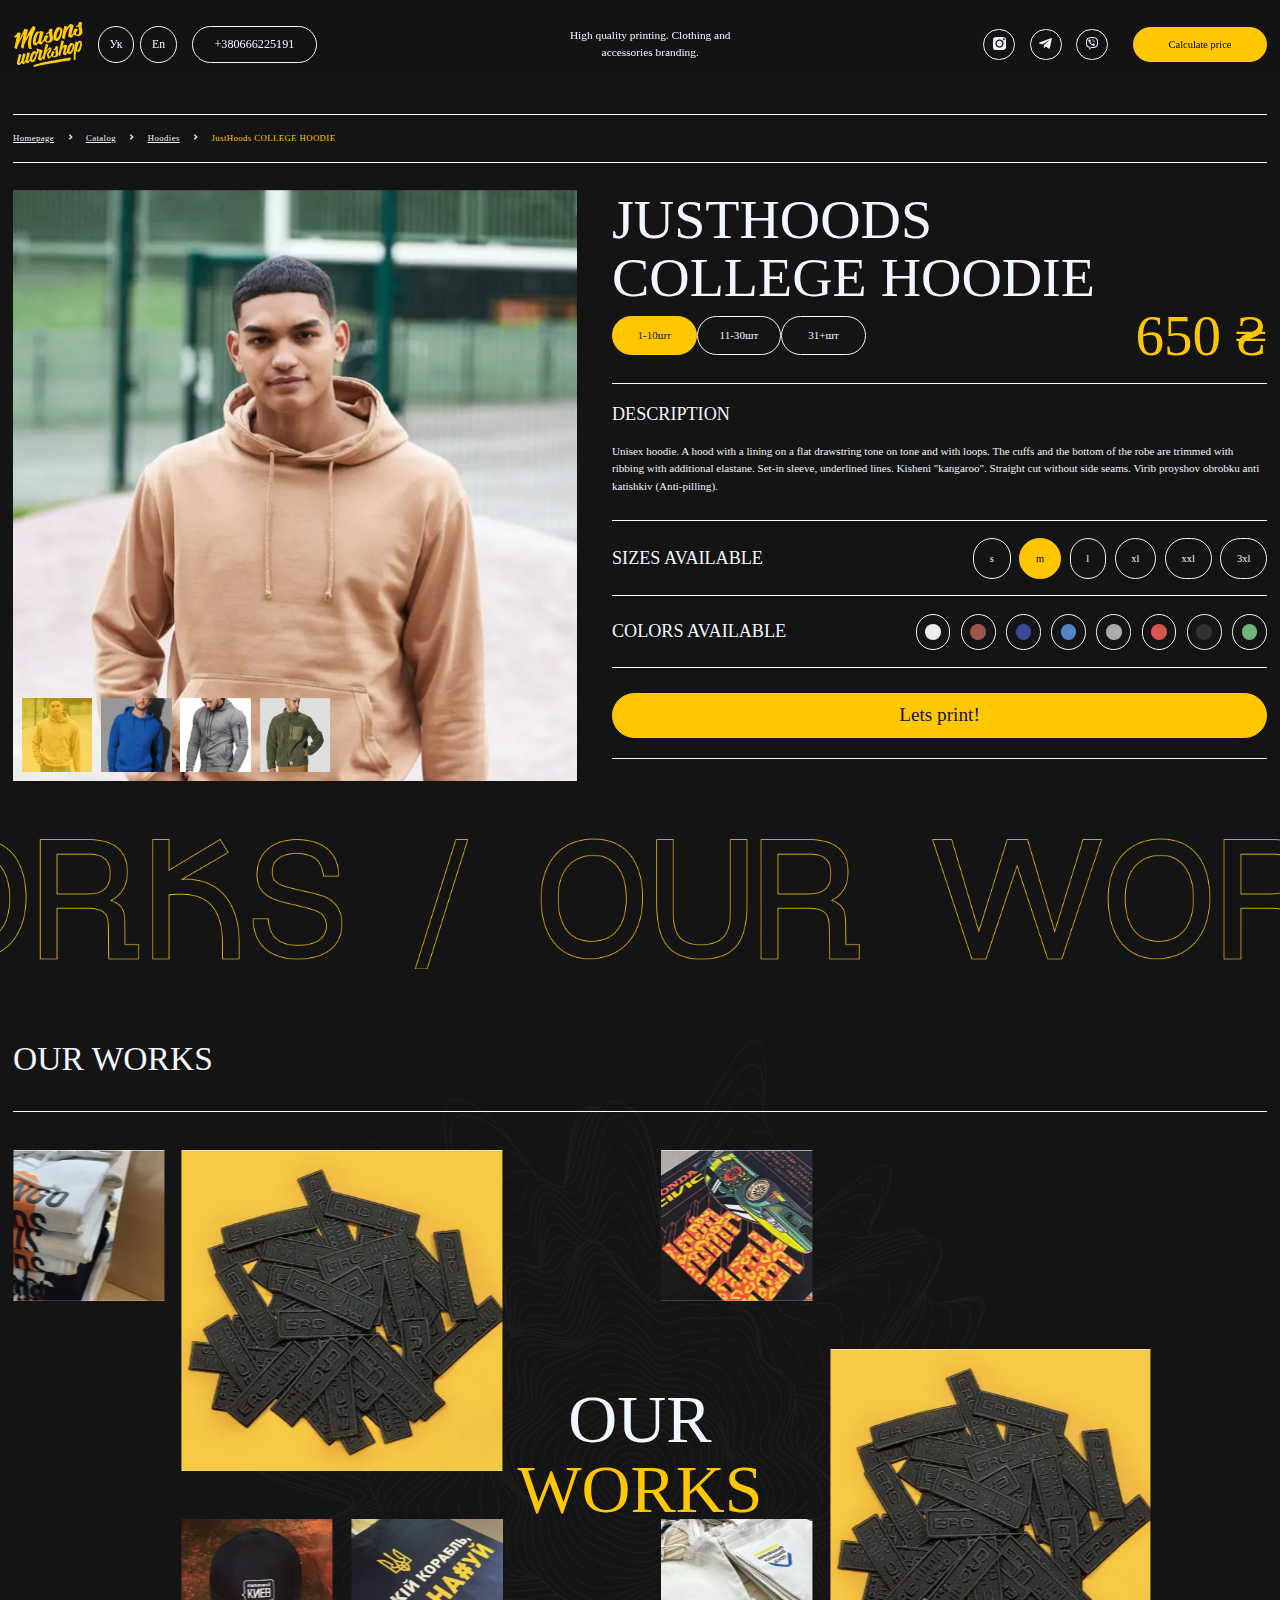
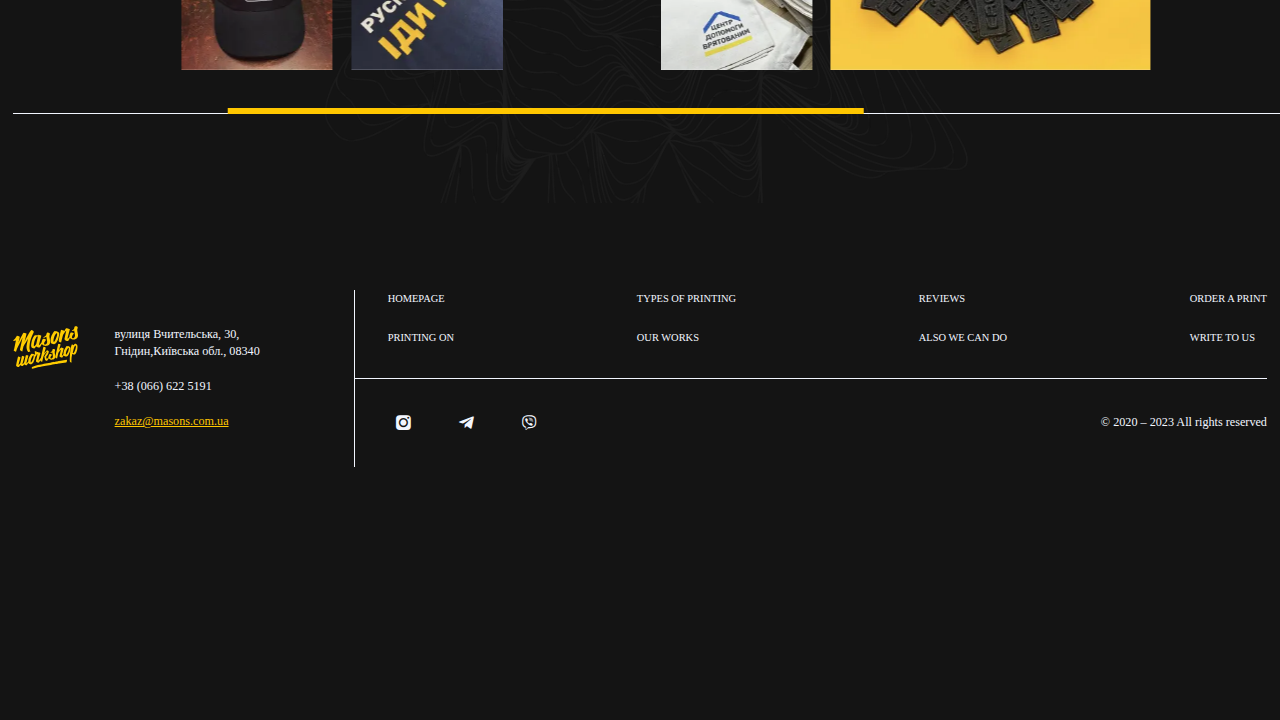
==== commit 32f8a43c: "commit2" ====
--- a/cart.html
+++ b/cart.html
@@ -5,8 +5,8 @@
     <meta charset="UTF-8">
     <meta http-equiv="X-UA-Compatible" content="IE=edge">
     <meta name="viewport" content="width=device-width, initial-scale=1.0">
-    <link rel="stylesheet" href="files/swiper.min.css?_v=20230502153909">
-    <link rel="stylesheet" href="css/style.min.css?_v=20230502153909">
+    <link rel="stylesheet" href="files/swiper.min.css?_v=20230510123726">
+    <link rel="stylesheet" href="css/style.min.css?_v=20230510123726">
     <title>Cart</title>
 </head>
 
@@ -40,7 +40,7 @@
                     <div class="icon-arrow-right"></div>
                     <a href="catalog.html" class="catalog-link">Catalog</a>
                     <div class="icon-arrow-right"></div>
-                    <a href="#" class="catalog-link link-category">Hoodies</a>
+                    <a href="catalog.html" class="catalog-link link-category">Hoodies</a>
                     <div class="icon-arrow-right"></div>
                     <a href="#" class="catalog-link link-item">JustHoods COLLEGE HOODIE</a>
                 </div>
@@ -267,7 +267,7 @@
         <div class="footer-second-block">
             <div class="footer-links">
                 <ul class="links-list">
-                    <li><a data-goto=".section1" href="index.html" class="footer-link">HOMEPAGE</a></li>
+                    <li><a  href="index.html" class="footer-link">HOMEPAGE</a></li>
                     <li><a data-goto=".print" href="#" class="footer-link">PRINTING ON</a></li>
                 </ul>
                 <ul class="links-list">
@@ -294,6 +294,6 @@
         </div>
     </div>
 </footer>
-    <script src="js/app.min.js?_v=20230502153909"></script>
+    <script src="js/app.min.js?_v=20230510123726"></script>
 </body>
 </html>--- a/css/style.min.css
+++ b/css/style.min.css
@@ -1 +1 @@
-@charset "UTF-8";*{padding:0;margin:0;border:0}*,:after,:before{-webkit-box-sizing:border-box;box-sizing:border-box}:active,:focus{outline:0}a:active,a:focus{outline:0}aside,footer,header,nav{display:block}body,html{height:100%;width:100%;font-size:100%;line-height:1;font-size:14px;-ms-text-size-adjust:100%;-moz-text-size-adjust:100%;-webkit-text-size-adjust:100%}button,input,textarea{font-family:inherit;outline:0}input::-ms-clear{display:none}button{cursor:pointer}button::-moz-focus-inner{padding:0;border:0}a,a:visited{text-decoration:none}a:hover{text-decoration:none}ul li{list-style:none}img{vertical-align:top}h1,h2,h3,h4,h5,h6{font-size:inherit;font-weight:inherit}@font-face{font-family:icons;src:url(../fonts/icons.eot?usm9y8);src:url(../fonts/icons.eot?usm9y8#iefix) format("embedded-opentype"),url(../fonts/icons.ttf?usm9y8) format("truetype"),url(../fonts/icons.woff?usm9y8) format("woff"),url(../fonts/icons.svg?usm9y8#icons) format("svg");font-weight:400;font-style:normal;font-display:block}[class*=" icon-"]::before,[class^=icon-]::before{font-family:icons!important;speak:never;font-style:normal;font-weight:400;font-variant:normal;text-transform:none;line-height:1;-webkit-font-smoothing:antialiased;-moz-osx-font-smoothing:grayscale}.icon-arrow-right:before{content:"\e900"}.icon-box:before{content:"\e901"}.icon-insta:before{content:"\e902"}.icon-rocket:before{content:"\e903"}.icon-scale:before{content:"\e904"}.icon-telegram:before{content:"\e905"}.icon-viber:before{content:"\e906"}.header{position:fixed;background:rgba(20,20,20,.8666666667);z-index:3;top:0;left:0;width:100%;padding-bottom:10px;-webkit-transform:translateY(-100px);-ms-transform:translateY(-100px);transform:translateY(-100px);-webkit-transition:all .6s ease;-o-transition:all .6s ease;transition:all .6s ease}.header .header-container{max-width:1555px;margin:0 auto;padding:0 15px;display:-webkit-box;display:-ms-flexbox;display:flex;-webkit-box-pack:justify;-ms-flex-pack:justify;justify-content:space-between;-webkit-box-align:center;-ms-flex-align:center;align-items:center}.header .header-container .logo-block{display:-webkit-box;display:-ms-flexbox;display:flex;-webkit-box-align:center;-ms-flex-align:center;align-items:center}.header .header-container .logo-block .logo{position:relative;z-index:2;cursor:pointer}.header .header-container .logo-block .logo img{pointer-events:none;width:100%;height:100%}.header .header-container .logo-block .lang-block{display:-webkit-box;display:-ms-flexbox;display:flex;-webkit-box-align:center;-ms-flex-align:center;align-items:center;-webkit-column-gap:7px;-moz-column-gap:7px;column-gap:7px}.header .header-container .logo-block .lang-block .en,.header .header-container .logo-block .lang-block .uk{display:-webkit-box;display:-ms-flexbox;display:flex;-webkit-box-orient:vertical;-webkit-box-direction:normal;-ms-flex-direction:column;flex-direction:column;-webkit-box-align:center;-ms-flex-align:center;align-items:center;-webkit-box-pack:center;-ms-flex-pack:center;justify-content:center;border-radius:50%;border:2px solid #f2f6ff;color:#f2f6ff;-webkit-transition:all .2s ease;-o-transition:all .2s ease;transition:all .2s ease}.header .header-container .logo-block .lang-block .en.active,.header .header-container .logo-block .lang-block .en:hover,.header .header-container .logo-block .lang-block .uk.active,.header .header-container .logo-block .lang-block .uk:hover{border:2px solid #ffc700;color:#ffc700}.header .header-container .tell{height:42px;border-radius:100px;border:2px solid #f2f6ff;color:#f2f6ff;-webkit-transition:all .2s ease;-o-transition:all .2s ease;transition:all .2s ease;display:-webkit-box;display:-ms-flexbox;display:flex;-webkit-box-orient:vertical;-webkit-box-direction:normal;-ms-flex-direction:column;flex-direction:column;-webkit-box-align:center;-ms-flex-align:center;align-items:center;-webkit-box-pack:center;-ms-flex-pack:center;justify-content:center}.header .header-container .tell:hover{border:2px solid #ffc700;color:#ffc700}.header .header-container .header-text{max-width:215px;text-align:center}.header .header-container .header-action{display:-webkit-box;display:-ms-flexbox;display:flex;-webkit-box-align:center;-ms-flex-align:center;align-items:center}.header .header-container .header-action .header-social .social-item{display:-webkit-box;display:-ms-flexbox;display:flex;-webkit-box-orient:vertical;-webkit-box-direction:normal;-ms-flex-direction:column;flex-direction:column;-webkit-box-align:center;-ms-flex-align:center;align-items:center;-webkit-box-pack:center;-ms-flex-pack:center;justify-content:center;border-radius:50%;border:2px solid #f2f6ff;-webkit-transition:all .2s ease;-o-transition:all .2s ease;transition:all .2s ease;cursor:pointer}.header .header-container .header-action .header-social .social-item::before{color:#f2f6ff;-webkit-transition:all .2s ease;-o-transition:all .2s ease;transition:all .2s ease}.header .header-container .header-action .header-social .social-item:hover{border:2px solid #ffc700}.header .header-container .header-action .header-social .social-item:hover::before{color:#ffc700}.header .header-container .header-action .calc{height:41px;border-radius:100px;background:#ffc700;color:#000;font-size:12px;-webkit-transition:all .3s ease;-o-transition:all .3s ease;transition:all .3s ease;border:2px solid #ffc700}.header .header-container .header-action .calc:hover{border:2px solid #ffc700;color:#ffc700;-webkit-transform:translateY(-5px);-ms-transform:translateY(-5px);transform:translateY(-5px);background:#141414}.header.show{-webkit-transform:translateY(0);-ms-transform:translateY(0);transform:translateY(0)}.footer{overflow:hidden}.footer .footer-container{max-width:1555px;margin:0 auto;padding:0 15px}.footer .footer-container .footer-first-block{display:-webkit-box;display:-ms-flexbox;display:flex}.footer .footer-container .footer-first-block .footer-logo{max-width:75px;height:50px}.footer .footer-container .footer-first-block .footer-logo img{width:100%;height:100%}.footer .footer-container .footer-first-block .footer-info .info-list{display:-webkit-box;display:-ms-flexbox;display:flex;-webkit-box-orient:vertical;-webkit-box-direction:normal;-ms-flex-direction:column;flex-direction:column;row-gap:20px}.footer .footer-container .footer-first-block .footer-info .info-list .info-item:last-child{color:#ffc700;text-decoration:underline}.footer .footer-container .footer-second-block{-webkit-box-flex:1;-ms-flex:1 1 auto;flex:1 1 auto}.footer .footer-container .footer-second-block .footer-links{border-bottom:2px solid #f2f6ff;padding-bottom:37px}.footer .footer-container .footer-second-block .footer-links .links-list{display:-webkit-box;display:-ms-flexbox;display:flex;-webkit-box-orient:vertical;-webkit-box-direction:normal;-ms-flex-direction:column;flex-direction:column;row-gap:24px}.footer .footer-container .footer-second-block .footer-links .links-list .footer-link{font-family:"Fairwall Sans";font-weight:300;font-size:12px;line-height:111.4%;text-transform:uppercase;color:#f2f6ff;-webkit-transition:all .3s ease;-o-transition:all .3s ease;transition:all .3s ease}.footer .footer-container .footer-second-block .footer-links .links-list .footer-link:hover{color:#ffc700}.footer .footer-container .footer-second-block .footer-bottom{padding-top:32px;padding-bottom:32px;display:-webkit-box;display:-ms-flexbox;display:flex;-webkit-box-pack:justify;-ms-flex-pack:justify;justify-content:space-between;-webkit-box-align:center;-ms-flex-align:center;align-items:center}.footer .footer-container .footer-second-block .footer-bottom .footer-social{display:-webkit-box;display:-ms-flexbox;display:flex;-webkit-box-align:center;-ms-flex-align:center;align-items:center}.footer .footer-container .footer-second-block .footer-bottom .footer-social .social-item::before{font-size:17px;-webkit-transition:all .3s ease;-o-transition:all .3s ease;transition:all .3s ease}.footer .footer-container .footer-second-block .footer-bottom .footer-social .social-item:hover::before{color:#ffc700}.catalog{overflow:hidden}.catalog .catalog-container{max-width:1555px;margin:0 auto;padding:0 15px}.catalog .catalog-container .catalog-link-block{display:-webkit-box;display:-ms-flexbox;display:flex;-webkit-box-align:center;-ms-flex-align:center;align-items:center;-webkit-column-gap:18px;-moz-column-gap:18px;column-gap:18px;padding:17px 0;border-top:1px solid #f2f6ff;border-bottom:1px solid #f2f6ff}.catalog .catalog-container .catalog-link-block .icon-arrow-right{font-size:8px}.catalog .catalog-container .catalog-link-block .catalog-link{font-size:10px;color:#f2f6ff;text-decoration:underline;-webkit-transition:all .2s ease;-o-transition:all .2s ease;transition:all .2s ease;letter-spacing:.5px;display:-webkit-box;display:-ms-flexbox;display:flex;-webkit-box-align:center;-ms-flex-align:center;align-items:center;-webkit-box-orient:horizontal;-webkit-box-direction:reverse;-ms-flex-direction:row-reverse;flex-direction:row-reverse}.catalog .catalog-container .catalog-link-block .catalog-link:hover{color:#ffc700}.catalog .catalog-container .catalog-link-block .catalog-link:last-child{text-decoration:none;color:#ffc700}.catalog .catalog-container .catalog-head{display:-webkit-box;display:-ms-flexbox;display:flex;-webkit-box-pack:justify;-ms-flex-pack:justify;justify-content:space-between;-webkit-box-align:center;-ms-flex-align:center;align-items:center}.catalog .catalog-container .catalog-head .head-buttons{display:-webkit-box;display:-ms-flexbox;display:flex;-webkit-box-align:center;-ms-flex-align:center;align-items:center;-webkit-column-gap:15px;-moz-column-gap:15px;column-gap:15px}.catalog .catalog-container .catalog-head .head-buttons .catalog-button{color:#f2f6ff;border-radius:100px;border:1px solid #f2f6ff;-webkit-transition:all .3s ease;-o-transition:all .3s ease;transition:all .3s ease}.catalog .catalog-container .catalog-head .head-buttons .catalog-button.active,.catalog .catalog-container .catalog-head .head-buttons .catalog-button:hover{background:#ffc700;color:#000;border:1px solid #ffc700}.catalog .catalog-container .catalog-body{width:100%}.catalog .catalog-container .catalog-body .catalog-items{display:none;border-bottom:1px solid #f2f6ff;-webkit-transition:all .3s ease;-o-transition:all .3s ease;transition:all .3s ease}.catalog .catalog-container .catalog-body .catalog-items.active{display:-ms-grid;display:grid}.catalog .catalog-container .catalog-body .catalog-items .catalog-cart{background:#141414;border:2px solid #f2f6ff;margin:0 -1px -1px 0;display:-webkit-box;display:-ms-flexbox;display:flex;-webkit-box-orient:vertical;-webkit-box-direction:normal;-ms-flex-direction:column;flex-direction:column;-webkit-transition:all .3s ease;-o-transition:all .3s ease;transition:all .3s ease}.catalog .catalog-container .catalog-body .catalog-items .catalog-cart .cart-title{font-family:"Fairwall Sans";font-weight:300;line-height:186.9%;text-transform:uppercase}.catalog .catalog-container .catalog-body .catalog-items .catalog-cart .cart-image{position:relative;-webkit-transition:all .3s ease;-o-transition:all .3s ease;transition:all .3s ease;background:#f2f6ff}.catalog .catalog-container .catalog-body .catalog-items .catalog-cart .cart-image img{width:100%;height:100%;-o-object-fit:cover;object-fit:cover}.catalog .catalog-container .catalog-body .catalog-items .catalog-cart .cart-image:before{position:absolute;top:0;left:0;content:"";display:block;width:100%;height:100%;-webkit-transition:all .3s ease;-o-transition:all .3s ease;transition:all .3s ease}.catalog .catalog-container .catalog-body .catalog-items .catalog-cart .cart-image:hover:before{background:rgba(255,199,0,.6)}.catalog .catalog-container .catalog-body .catalog-items .catalog-cart .cart-bottom{display:-webkit-box;display:-ms-flexbox;display:flex;-webkit-box-pack:justify;-ms-flex-pack:justify;justify-content:space-between;-webkit-box-align:center;-ms-flex-align:center;align-items:center}.catalog .catalog-container .catalog-body .catalog-items .catalog-cart .cart-bottom .cart-count{font-family:"Fairwall Sans";font-weight:300;color:#ffc700;line-height:186.9%}.catalog .catalog-container .catalog-body .catalog-items .catalog-cart .cart-bottom .cart-all{padding:16px 32px;font-size:12px;color:#f2f6ff;border-radius:100px;border:1px solid #f2f6ff;-webkit-transition:all .3s ease;-o-transition:all .3s ease;transition:all .3s ease}.catalog .catalog-container .catalog-body .catalog-items .catalog-cart .cart-bottom .cart-all:hover{background:#ffc700;color:#000;border:1px solid #ffc700}#kids .catalog-cart .cart-image{background:#ffc700}.cart{overflow:hidden}.cart .cart-container{max-width:1555px;margin:0 auto;padding:0 15px}.cart .cart-container .catalog-link-block{display:-webkit-box;display:-ms-flexbox;display:flex;-webkit-box-align:center;-ms-flex-align:center;align-items:center;padding:17px 0;border-top:1px solid #f2f6ff;border-bottom:1px solid #f2f6ff}.cart .cart-container .catalog-link-block .icon-arrow-right{font-size:8px}.cart .cart-container .catalog-link-block .catalog-link{font-size:10px;color:#f2f6ff;text-decoration:underline;-webkit-transition:all .2s ease;-o-transition:all .2s ease;transition:all .2s ease;letter-spacing:.5px;display:-webkit-box;display:-ms-flexbox;display:flex;-webkit-box-align:center;-ms-flex-align:center;align-items:center;-webkit-box-orient:horizontal;-webkit-box-direction:reverse;-ms-flex-direction:row-reverse;flex-direction:row-reverse}.cart .cart-container .catalog-link-block .catalog-link:hover{color:#ffc700}.cart .cart-container .catalog-link-block .catalog-link:last-child{text-decoration:none;color:#ffc700}.cart .cart-container .cart-body{width:100%}.cart .cart-container .cart-body .slider-container{position:relative;height:100%}.cart .cart-container .cart-body .slider-container .image-block{width:100%}.cart .cart-container .cart-body .slider-container .image-block .swiper-wrapper{width:100%;height:100%}.cart .cart-container .cart-body .slider-container .image-block .swiper-wrapper .swiper-slide img{width:100%;height:100%;-o-object-fit:cover;object-fit:cover}.cart .cart-container .cart-body .slider-container .swiper-thumbs{position:absolute;width:100%;bottom:10px;left:10px}.cart .cart-container .cart-body .slider-container .swiper-thumbs .swiper-wrapper{display:-webkit-box;display:-ms-flexbox;display:flex;-webkit-box-align:center;-ms-flex-align:center;align-items:center}.cart .cart-container .cart-body .slider-container .swiper-thumbs .swiper-wrapper .swiper-slide{cursor:pointer;margin-right:10px}.cart .cart-container .cart-body .slider-container .swiper-thumbs .swiper-wrapper .swiper-slide img{position:relative;z-index:0;width:100%;height:100%;-o-object-fit:cover;object-fit:cover}.cart .cart-container .cart-body .slider-container .swiper-thumbs .swiper-wrapper .swiper-slide-thumb-active{position:relative}.cart .cart-container .cart-body .slider-container .swiper-thumbs .swiper-wrapper .swiper-slide-thumb-active:before{content:"";display:block;position:absolute;z-index:1;top:0;left:0;width:100%;height:100%;background:rgba(255,199,0,.6)}.cart .cart-container .cart-body .block-info{display:-webkit-box;display:-ms-flexbox;display:flex;-webkit-box-orient:vertical;-webkit-box-direction:normal;-ms-flex-direction:column;flex-direction:column}.cart .cart-container .cart-body .block-info .cart-title{font-family:"Fairwall Sans";font-weight:300;line-height:104.4%;text-transform:uppercase}.cart .cart-container .cart-body .block-info .cart-form{display:-webkit-box;display:-ms-flexbox;display:flex;-webkit-box-orient:vertical;-webkit-box-direction:normal;-ms-flex-direction:column;flex-direction:column}.cart .cart-container .cart-body .block-info .cart-form .form-head{display:-webkit-box;display:-ms-flexbox;display:flex;-webkit-box-pack:justify;-ms-flex-pack:justify;justify-content:space-between;-webkit-box-align:center;-ms-flex-align:center;align-items:center;border-bottom:1px solid #f2f6ff}.cart .cart-container .cart-body .block-info .cart-form .form-head .cart-count{height:44px;position:relative;display:-webkit-box;display:-ms-flexbox;display:flex;-webkit-box-pack:justify;-ms-flex-pack:justify;justify-content:space-between;-webkit-box-align:center;-ms-flex-align:center;align-items:center}.cart .cart-container .cart-body .block-info .cart-form .form-head .cart-count .input-wrapper{height:100%;-webkit-box-flex:1;-ms-flex:1 1 33.3333%;flex:1 1 33.3333%;position:relative}.cart .cart-container .cart-body .block-info .cart-form .form-head .cart-count .input-wrapper input{width:100%;height:100%;cursor:pointer;position:relative;z-index:3;opacity:0}.cart .cart-container .cart-body .block-info .cart-form .form-head .cart-count .input-wrapper:before{content:"";position:absolute;top:0;left:0;width:100%;height:100%;border-radius:100px;border:1px solid #f2f6ff;padding:12px 20px;pointer-events:none;display:-webkit-box;display:-ms-flexbox;display:flex;-webkit-box-orient:vertical;-webkit-box-direction:normal;-ms-flex-direction:column;flex-direction:column;-webkit-box-align:center;-ms-flex-align:center;align-items:center;-webkit-box-pack:center;-ms-flex-pack:center;justify-content:center}.cart .cart-container .cart-body .block-info .cart-form .form-head .cart-count .input-wrapper.active::before{background:#ffc700;border:1px solid #ffc700;color:#141414}.cart .cart-container .cart-body .block-info .cart-form .form-head .cart-count .count1::before{content:"1-10шт"}.cart .cart-container .cart-body .block-info .cart-form .form-head .cart-count .count2::before{content:"11-30шт"}.cart .cart-container .cart-body .block-info .cart-form .form-head .cart-count .count3::before{content:"31+шт"}.cart .cart-container .cart-body .block-info .cart-form .form-head .cart-price{font-family:"Fairwall Sans";font-weight:300;font-size:100px;line-height:104.4%;color:#ffc700}.cart .cart-container .cart-body .block-info .cart-form .form-descr{display:-webkit-box;display:-ms-flexbox;display:flex;-webkit-box-orient:vertical;-webkit-box-direction:normal;-ms-flex-direction:column;flex-direction:column;border-bottom:1px solid #f2f6ff;margin-bottom:20px}.cart .cart-container .cart-body .block-info .cart-form .form-descr .descr-title{font-family:"Fairwall Sans";font-weight:300;line-height:186.9%}.cart .cart-container .cart-body .block-info .cart-form .form-size{margin-bottom:20px;border-bottom:1px solid #f2f6ff}.cart .cart-container .cart-body .block-info .cart-form .form-size .size-title{font-family:"Fairwall Sans";font-weight:300;line-height:186.9%}.cart .cart-container .cart-body .block-info .cart-form .form-size .size-checkbox{display:-webkit-box;display:-ms-flexbox;display:flex;-webkit-box-align:center;-ms-flex-align:center;align-items:center}.cart .cart-container .cart-body .block-info .cart-form .form-size .size-checkbox .input-wrapper{display:-webkit-box;display:-ms-flexbox;display:flex;-webkit-box-orient:vertical;-webkit-box-direction:normal;-ms-flex-direction:column;flex-direction:column;-webkit-box-align:center;-ms-flex-align:center;align-items:center;-webkit-box-pack:center;-ms-flex-pack:center;justify-content:center;position:relative;-webkit-box-flex:1;-ms-flex:1 1 auto;flex:1 1 auto;cursor:pointer}.cart .cart-container .cart-body .block-info .cart-form .form-size .size-checkbox .input-wrapper input{width:50px;height:41px;position:absolute;top:2px;opacity:0}.cart .cart-container .cart-body .block-info .cart-form .form-size .size-checkbox .input-wrapper::before{position:relative;top:100%;content:"";border-radius:100px;border:1px solid #f2f6ff;padding:12px 18px;display:-webkit-box;display:-ms-flexbox;display:flex;-webkit-box-orient:vertical;-webkit-box-direction:normal;-ms-flex-direction:column;flex-direction:column;-webkit-box-align:center;-ms-flex-align:center;align-items:center;-webkit-box-pack:center;-ms-flex-pack:center;justify-content:center;font-size:12px;-webkit-transition:all .2s ease;-o-transition:all .2s ease;transition:all .2s ease}.cart .cart-container .cart-body .block-info .cart-form .form-size .size-checkbox .input-wrapper:hover::before{background:#ffc700;border:1px solid #ffc700;color:#000}.cart .cart-container .cart-body .block-info .cart-form .form-size .size-checkbox .s:before{content:"s"}.cart .cart-container .cart-body .block-info .cart-form .form-size .size-checkbox .m:before{content:"m"}.cart .cart-container .cart-body .block-info .cart-form .form-size .size-checkbox .l:before{content:"l"}.cart .cart-container .cart-body .block-info .cart-form .form-size .size-checkbox .xl:before{content:"xl"}.cart .cart-container .cart-body .block-info .cart-form .form-size .size-checkbox .xxl:before{content:"xxl"}.cart .cart-container .cart-body .block-info .cart-form .form-size .size-checkbox .xxxl:before{content:"3xl"}.cart .cart-container .cart-body .block-info .cart-form .form-size .size-checkbox .input-wrapper.active::before{border:1px solid #ffc700;background:#ffc700;color:#000}.cart .cart-container .cart-body .block-info .cart-form .form-color{border-bottom:1px solid #f2f6ff;margin-bottom:29px}.cart .cart-container .cart-body .block-info .cart-form .form-color .color-title{font-family:"Fairwall Sans";font-weight:300;line-height:186.9%}.cart .cart-container .cart-body .block-info .cart-form .form-color .color-checkbox{display:-webkit-box;display:-ms-flexbox;display:flex;-webkit-box-align:center;-ms-flex-align:center;align-items:center;-webkit-column-gap:12px;-moz-column-gap:12px;column-gap:12px}.cart .cart-container .cart-body .block-info .cart-form .form-color .color-checkbox .input-wrapper{width:40px;height:42px;border-radius:100px;border:1px solid #f2f6ff;position:relative;display:-webkit-box;display:-ms-flexbox;display:flex;-webkit-box-orient:vertical;-webkit-box-direction:normal;-ms-flex-direction:column;flex-direction:column;-webkit-box-align:center;-ms-flex-align:center;align-items:center;-webkit-box-pack:center;-ms-flex-pack:center;justify-content:center;-webkit-transition:all .2s ease;-o-transition:all .2s ease;transition:all .2s ease}.cart .cart-container .cart-body .block-info .cart-form .form-color .color-checkbox .input-wrapper:hover{border:1px solid #ffc700}.cart .cart-container .cart-body .block-info .cart-form .form-color .color-checkbox .input-wrapper.active{border:2px solid #ffc700}.cart .cart-container .cart-body .block-info .cart-form .form-color .color-checkbox .input-wrapper::before{position:absolute;content:"";width:18px;height:18px;border-radius:50%}.cart .cart-container .cart-body .block-info .cart-form .form-color .color-checkbox .input-wrapper .input-color{position:absolute;width:100%;height:100%;top:0;left:0;opacity:0;cursor:pointer}.cart .cart-container .cart-body .block-info .cart-form .form-color .color-checkbox .color1::before{background:#ededed}.cart .cart-container .cart-body .block-info .cart-form .form-color .color-checkbox .color2::before{background:#9d5450}.cart .cart-container .cart-body .block-info .cart-form .form-color .color-checkbox .color3::before{background:#3d4896}.cart .cart-container .cart-body .block-info .cart-form .form-color .color-checkbox .color4::before{background:#5483c6}.cart .cart-container .cart-body .block-info .cart-form .form-color .color-checkbox .color5::before{background:#acacaf}.cart .cart-container .cart-body .block-info .cart-form .form-color .color-checkbox .color6::before{background:#d3574d}.cart .cart-container .cart-body .block-info .cart-form .form-color .color-checkbox .color7::before{background:#323232}.cart .cart-container .cart-body .block-info .cart-form .form-color .color-checkbox .color8::before{background:#70b481}.cart .cart-container .cart-body .block-info .cart-form .print-button{width:100%;padding:12px 0;border-radius:100px;background:#ffc700;color:#141414;-webkit-transition:all .3s ease;-o-transition:all .3s ease;transition:all .3s ease;border:1px solid #ffc700}.cart .cart-container .cart-body .block-info .cart-form .print-button:hover{background:#141414;border:1px solid #ffc700;color:#ffc700;-webkit-transform:translateY(-5px);-ms-transform:translateY(-5px);transform:translateY(-5px)}.cart .cart-container .cart-body .block-info .cart-form .form-bottom{border-top:1px solid #f2f6ff;display:-webkit-box;display:-ms-flexbox;display:flex;-webkit-box-pack:justify;-ms-flex-pack:justify;justify-content:space-between;-webkit-box-align:center;-ms-flex-align:center;align-items:center}.cart .cart-container .cart-body .block-info .cart-form .form-bottom .bottom-item{display:-webkit-box;display:-ms-flexbox;display:flex;-webkit-box-align:center;-ms-flex-align:center;align-items:center}.cart .cart-container .cart-body .block-info .cart-form .form-bottom .bottom-item::before{color:#ffc700}.cart .cart-container .cart-body .block-info .cart-form .form-bottom .bottom-item span{text-decoration:underline;font-family:"Fairwall Sans";font-weight:300;line-height:186.9%;-webkit-transition:all .2s ease;-o-transition:all .2s ease;transition:all .2s ease;cursor:pointer}.cart .cart-container .cart-body .block-info .cart-form .form-bottom .bottom-item:hover span{color:#ffc700}* button{background:0 0}body{max-width:1728px;margin:0 auto;background:#141414;font-family:Stolzl;font-style:normal;font-weight:400;font-size:14px;line-height:144.5%;color:#f2f6ff}body main{padding-bottom:100px}.section1{margin-bottom:10px}.no-webp .section1 .section1-container{background:url(../img/bg.png) center center/contain no-repeat}.section1 .section1-container{max-width:1555px;height:100%;margin:0 auto;padding:0 15px;position:relative;display:-webkit-box;display:-ms-flexbox;display:flex;-webkit-box-orient:vertical;-webkit-box-direction:normal;-ms-flex-direction:column;flex-direction:column;-webkit-box-align:center;-ms-flex-align:center;align-items:center}.section1 .section1-container .section1-title{position:relative;z-index:1;font-family:"Fairwall Sans";font-weight:300;line-height:104.4%;text-transform:uppercase;text-align:center;color:#f2f6ff}.section1 .section1-container .section1-title span{color:#ffc700}.section1 .section1-container .print{position:relative;z-index:1}.section1 .section1-container .images{position:absolute;top:0;left:0;width:100%;height:100%}.section1 .section1-container .images .image1,.section1 .section1-container .images .image2,.section1 .section1-container .images .image3,.section1 .section1-container .images .image4,.section1 .section1-container .images .image5,.section1 .section1-container .images .image6{position:absolute}.section1 .section1-container .images .image1 img,.section1 .section1-container .images .image2 img,.section1 .section1-container .images .image3 img,.section1 .section1-container .images .image4 img,.section1 .section1-container .images .image5 img,.section1 .section1-container .images .image6 img{width:100%;height:100%}.section1 .section1-container .images .image1{left:1%;top:13%}.section1 .section1-container .images .image2{left:29.324759%;top:4.1%}.section1 .section1-container .images .image3{right:19.157556%;top:3.8%;z-index:0}.section1 .section1-container .images .image4{right:1%;top:35%}.section1 .section1-container .images .image5{bottom:12.8%;right:14.662379%}.section1 .section1-container .images .image6{left:18.913183%;bottom:23%}.print{overflow:hidden}.print .print-container{display:-webkit-box;display:-ms-flexbox;display:flex;-webkit-box-orient:vertical;-webkit-box-direction:normal;-ms-flex-direction:column;flex-direction:column;max-width:1555px;margin:0 auto;padding:0 15px;padding-bottom:40px;border-bottom:2px solid #f2f6ff}.print .print-container .print-head{display:-webkit-box;display:-ms-flexbox;display:flex;-webkit-box-pack:justify;-ms-flex-pack:justify;justify-content:space-between}.print .print-container .print-head .print-buttons{display:-webkit-box;display:-ms-flexbox;display:flex;-webkit-box-align:center;-ms-flex-align:center;align-items:center;-webkit-column-gap:10px;-moz-column-gap:10px;column-gap:10px}.print .print-container .print-head .print-buttons .print-button{border:1px solid #f2f6ff;border-radius:100px;color:#f2f6ff;-webkit-transition:all .3s ease;-o-transition:all .3s ease;transition:all .3s ease}.print .print-container .print-head .print-buttons .print-button.active,.print .print-container .print-head .print-buttons .print-button:hover{background:#ffc700;border:1px solid #ffc700;color:#000}.print .print-container .print-body{position:relative}.print .print-container .print-body .print-categories{position:absolute;z-index:0;top:0;left:-120%;width:100%;display:-webkit-box;display:-ms-flexbox;display:flex;-webkit-transition:left 1.8s ease;-o-transition:left 1.8s ease;transition:left 1.8s ease}.print .print-container .print-body .print-categories.active{z-index:1;left:0}.print .print-container .print-body .print-categories .categories-column{display:-webkit-box;display:-ms-flexbox;display:flex;-webkit-box-orient:vertical;-webkit-box-direction:normal;-ms-flex-direction:column;flex-direction:column;width:50%}.print .print-container .print-body .print-categories .categories-column .category-item{background:#141414;border:1px solid #f2f6ff;-webkit-transition:all .4s ease;-o-transition:all .4s ease;transition:all .4s ease;position:relative;display:-webkit-box;display:-ms-flexbox;display:flex;-webkit-box-orient:vertical;-webkit-box-direction:normal;-ms-flex-direction:column;flex-direction:column;-webkit-box-pack:center;-ms-flex-pack:center;justify-content:center}.print .print-container .print-body .print-categories .categories-column .category-item::before{position:absolute;top:15px;content:"";display:block;background:url(../files/arrow-left.svg) center center/contain no-repeat;-webkit-transition:all .4s ease;-o-transition:all .4s ease;transition:all .4s ease;opacity:0;right:0}.print .print-container .print-body .print-categories .categories-column .category-item a{color:#f2f6ff;cursor:pointer;font-family:"Fairwall Sans";font-weight:300;line-height:186.9%;text-transform:uppercase}.print .print-container .print-body .print-categories .categories-column .category-item:hover a{color:#ffc700}.print .print-container .print-body .print-categories .categories-column .category-item:hover::before{opacity:1;right:5%}.print .print-container .catalog{max-width:175px;margin:0 auto}.types{overflow:hidden;padding-bottom:40px}.types .types-container{max-width:1555px;margin:0 auto;padding:0 15px}.types .types-container .types-body .types-items{display:-webkit-box;display:-ms-flexbox;display:flex}.types .types-container .types-body .types-items .type-item{margin-right:-1px;-webkit-box-flex:1;-ms-flex:1 1 33.333%;flex:1 1 33.333%;position:relative;border:2px solid #f2f6ff;display:-webkit-box;display:-ms-flexbox;display:flex;-webkit-box-orient:vertical;-webkit-box-direction:normal;-ms-flex-direction:column;flex-direction:column;-webkit-transition:all .4s ease;-o-transition:all .4s ease;transition:all .4s ease}.types .types-container .types-body .types-items .type-item .item-title{-webkit-box-flex:1;-ms-flex:1 1 auto;flex:1 1 auto;text-transform:uppercase;font-family:"Fairwall Sans";font-weight:300;line-height:186.9%}.types .types-container .types-body .types-items .type-item .item-image img{width:100%;height:100%}.types .types-container .types-body .types-items .type-item .item-bottom{display:-webkit-box;display:-ms-flexbox;display:flex;-webkit-box-pack:justify;-ms-flex-pack:justify;justify-content:space-between;-webkit-box-align:center;-ms-flex-align:center;align-items:center}.types .types-container .types-body .types-items .type-item .item-bottom .item-button{color:#f2f6ff;font-size:12px;border:1px solid #f2f6ff;border-radius:100px;-webkit-transition:all .3s ease;-o-transition:all .3s ease;transition:all .3s ease}.types .types-container .types-body .types-items .type-item .item-bottom .item-button:hover{border:1px solid #ffc700;background:#ffc700;color:#000}.types .types-container .types-body .types-items .type-item .rocket{opacity:0;position:absolute;z-index:1;bottom:-70px;right:30%;display:-webkit-box;display:-ms-flexbox;display:flex;-webkit-box-orient:vertical;-webkit-box-direction:normal;-ms-flex-direction:column;flex-direction:column;-webkit-box-align:center;-ms-flex-align:center;align-items:center;-webkit-box-pack:center;-ms-flex-pack:center;justify-content:center;border-radius:50%;border:1px solid #f2f6ff;-webkit-backdrop-filter:blur(10px);backdrop-filter:blur(10px);-webkit-transition:all .4s ease;-o-transition:all .4s ease;transition:all .4s ease}.types .types-container .types-body .types-items .type-item .rocket span{background:#ffc700;border-radius:50%;-webkit-backdrop-filter:blur(0);backdrop-filter:blur(0);display:-webkit-box;display:-ms-flexbox;display:flex;-webkit-box-orient:vertical;-webkit-box-direction:normal;-ms-flex-direction:column;flex-direction:column;-webkit-box-align:center;-ms-flex-align:center;align-items:center;-webkit-box-pack:center;-ms-flex-pack:center;justify-content:center}.types .types-container .types-body .types-items .type-item .rocket span::before{color:#141414}.types .types-container .types-body .types-items .type-item:hover{-webkit-transform:translateY(-21px);-ms-transform:translateY(-21px);transform:translateY(-21px)}.types .types-container .types-body .types-items .type-item:hover .rocket{opacity:1;bottom:-20px}.works{overflow:hidden}.works .works-container{position:relative;max-width:1555px;margin:0 auto;padding:0 15px}.works .works-container .works-sub-title{border-bottom:2px solid #f2f6ff}.works .works-container .works-slider{position:absolute;width:100%;height:100%}.works .works-container .works-slider .swiper-wrapper{margin-bottom:43px;-webkit-transition-timing-function:linear!important;-o-transition-timing-function:linear!important;transition-timing-function:linear!important}.works .works-container .works-slider .swiper-wrapper .swiper-slide{display:-webkit-box;display:-ms-flexbox;display:flex;-webkit-column-gap:20px;-moz-column-gap:20px;column-gap:20px;position:relative}.works .works-container .works-slider .swiper-wrapper .swiper-slide .column1,.works .works-container .works-slider .swiper-wrapper .swiper-slide .column2{display:-webkit-box;display:-ms-flexbox;display:flex;-webkit-box-orient:vertical;-webkit-box-direction:normal;-ms-flex-direction:column;flex-direction:column;-webkit-box-pack:justify;-ms-flex-pack:justify;justify-content:space-between}.works .works-container .works-slider .swiper-wrapper .swiper-slide .column1 .image img,.works .works-container .works-slider .swiper-wrapper .swiper-slide .column1 .image-big img,.works .works-container .works-slider .swiper-wrapper .swiper-slide .column2 .image img,.works .works-container .works-slider .swiper-wrapper .swiper-slide .column2 .image-big img{width:100%;height:100%;-o-object-fit:cover;object-fit:cover}.works .works-container .works-slider .swiper-wrapper .slide1 .column2{-webkit-box-pack:end;-ms-flex-pack:end;justify-content:end}.works .works-container .works-slider .swiper-wrapper .slide2 .column2{display:-webkit-box;display:-ms-flexbox;display:flex;-webkit-box-orient:vertical;-webkit-box-direction:normal;-ms-flex-direction:column;flex-direction:column}.works .works-container .works-slider .swiper-wrapper .slide2 .column2 .img-wrapper{display:-webkit-box;display:-ms-flexbox;display:flex;-webkit-column-gap:22px;-moz-column-gap:22px;column-gap:22px}.works .works-container .swiper-scrollbar{height:8px;border-bottom:2px solid #f2f6ff}.works .works-container .swiper-scrollbar .swiper-scrollbar-drag{cursor:pointer;height:8px;background:#ffc700}.works .works-container .works-text{position:absolute;z-index:0;pointer-events:none;top:0;left:0;width:100%;height:80%;display:-webkit-box;display:-ms-flexbox;display:flex;-webkit-box-orient:vertical;-webkit-box-direction:normal;-ms-flex-direction:column;flex-direction:column;-webkit-box-align:center;-ms-flex-align:center;align-items:center;-webkit-box-pack:center;-ms-flex-pack:center;justify-content:center;font-family:"Fairwall Sans";font-weight:300;text-align:center;position:relative;z-index:3;line-height:104.4%;text-transform:uppercase;color:#f2f6ff}.works .works-container .works-text span{color:#ffc700}.review .review-container{max-width:1555px;margin:0 auto;padding:0 15px}.review .review-container .review-head{border-bottom:2px solid #f2f6ff}.review .review-container .review-body .reviews-slider .reviews-slider-wrapper{padding-bottom:40px}.review .review-container .review-body .reviews-slider .reviews-slider-wrapper .reviews-slider-slide{min-height:238px}.review .review-container .review-body .reviews-slider .reviews-slider-wrapper .reviews-slider-slide .slide-head{display:-webkit-box;display:-ms-flexbox;display:flex;-webkit-box-align:center;-ms-flex-align:center;align-items:center;-webkit-column-gap:20px;-moz-column-gap:20px;column-gap:20px;margin-bottom:25px}.review .review-container .review-body .reviews-slider .reviews-slider-wrapper .reviews-slider-slide .slide-head .user-icon{width:40px;height:40px;border-radius:50%;overflow:hidden}.review .review-container .review-body .reviews-slider .reviews-slider-wrapper .reviews-slider-slide .slide-head .user-icon img{width:100%;height:100%}.review .review-container .review-body .reviews-slider .reviews-slider-wrapper .reviews-slider-slide .slide-head .user-info{display:-webkit-box;display:-ms-flexbox;display:flex;-webkit-box-orient:vertical;-webkit-box-direction:normal;-ms-flex-direction:column;flex-direction:column;row-gap:7px}.review .review-container .review-body .reviews-slider .reviews-slider-wrapper .reviews-slider-slide .slide-head .user-info .user-name{font-family:"Fairwall Sans";font-weight:300;font-size:16px;line-height:111.4%;text-transform:uppercase}.review .review-container .review-body .reviews-slider .reviews-slider-wrapper .reviews-slider-slide .slide-head .user-info .user-date{color:#393939;font-size:14px}.review .review-container .review-body .reviews-slider .reviews-slider-wrapper .reviews-slider-slide .slide-text{max-width:226px}.review .review-container .review-body .reviews-slider .swiper-scrollbar{height:8px;border-bottom:2px solid #f2f6ff}.review .review-container .review-body .reviews-slider .swiper-scrollbar .swiper-scrollbar-drag{cursor:pointer;height:8px;background:#ffc700}.partners .partners-container{max-width:1555px;margin:0 auto;padding:0 15px}.partners .partners-container .partners-body .partners-slider .partners-slider-wrapper .partners-slide img{width:100px;height:100%}.partners .partners-container .partners-body .partners-slider .swiper-scrollbar{height:8px;border-bottom:2px solid #f2f6ff}.partners .partners-container .partners-body .partners-slider .swiper-scrollbar .swiper-scrollbar-drag{cursor:pointer;height:8px;background:#ffc700}.also{overflow:hidden;margin-bottom:30px}.also .also-container{max-width:1555px;margin:0 auto;padding:0 15px;display:-webkit-box;display:-ms-flexbox;display:flex;-webkit-box-orient:vertical;-webkit-box-direction:normal;-ms-flex-direction:column;flex-direction:column}.also .also-container .also-catalog{width:100%;display:-webkit-box;display:-ms-flexbox;display:flex;-webkit-box-orient:vertical;-webkit-box-direction:normal;-ms-flex-direction:column;flex-direction:column}.also .also-container .also-catalog .catalog-columns{width:100%;display:-webkit-box;display:-ms-flexbox;display:flex}.also .also-container .also-catalog .catalog-columns .catalog-column{border:2px solid #f2f6ff;margin-right:-1px}.also .also-container .also-catalog .catalog-columns .catalog-column .catalog-list .catalog-item{font-family:"Fairwall Sans";font-weight:300;font-size:16px;line-height:270.9%;text-transform:uppercase;color:#f2f6ff;-webkit-transition:all .3s ease;-o-transition:all .3s ease;transition:all .3s ease}.also .also-container .also-catalog .catalog-columns .catalog-column .catalog-list .catalog-item:hover{color:#ffc700}.no-webp .also .also-container .text-block{background:url(../img/bg.png) center center/contain no-repeat}.also .also-container .text-block{display:-webkit-box;display:-ms-flexbox;display:flex;-webkit-box-orient:vertical;-webkit-box-direction:normal;-ms-flex-direction:column;flex-direction:column;-webkit-box-align:center;-ms-flex-align:center;align-items:center;-webkit-box-pack:center;-ms-flex-pack:center;justify-content:center;width:100%}.also .also-container .text-block .text{position:relative;text-transform:uppercase;text-align:center;letter-spacing:3px;font-family:"Fairwall Sans";font-weight:300;font-size:200px;line-height:104.4%}.also .also-container .text-block .text span{color:#ffc700}.also .also-container .text-block .text .icon-cross,.also .also-container .text-block .text .icon-polo{position:absolute}.also .also-container .text-block .text .icon-cross img,.also .also-container .text-block .text .icon-polo img{width:100%;height:100%}.also .also-container .text-block .text .icon-cross{top:18%}.also .also-container .text-block .text .icon-polo{bottom:18%}.calculate-window{position:fixed;z-index:3;top:0;left:0;width:100%;height:100%;background:rgba(20,20,20,.9725490196);display:-webkit-box;display:-ms-flexbox;display:flex;-webkit-box-orient:vertical;-webkit-box-direction:normal;-ms-flex-direction:column;flex-direction:column;-webkit-box-align:center;-ms-flex-align:center;align-items:center;-webkit-box-pack:center;-ms-flex-pack:center;justify-content:center;opacity:0;pointer-events:none;-webkit-transition:all .5s ease;-o-transition:all .5s ease;transition:all .5s ease}.calculate-window.active{opacity:1;pointer-events:auto}.calculate-window .calculate-form{padding:20px 10px;border:1px solid #f2f6ff}.calculate-window .calculate-form .cart-form{display:-webkit-box;display:-ms-flexbox;display:flex;-webkit-box-orient:vertical;-webkit-box-direction:normal;-ms-flex-direction:column;flex-direction:column}.calculate-window .calculate-form .cart-form .form-head{display:-webkit-box;display:-ms-flexbox;display:flex;-webkit-box-pack:justify;-ms-flex-pack:justify;justify-content:space-between;-webkit-box-align:center;-ms-flex-align:center;align-items:center;border-bottom:1px solid #f2f6ff}.calculate-window .calculate-form .cart-form .form-head .cart-count{height:44px;position:relative;display:-webkit-box;display:-ms-flexbox;display:flex;-webkit-box-pack:justify;-ms-flex-pack:justify;justify-content:space-between;-webkit-box-align:center;-ms-flex-align:center;align-items:center}.calculate-window .calculate-form .cart-form .form-head .cart-count .input-wrapper{height:100%;-webkit-box-flex:1;-ms-flex:1 1 33.3333%;flex:1 1 33.3333%;position:relative}.calculate-window .calculate-form .cart-form .form-head .cart-count .input-wrapper input{width:100%;height:100%;cursor:pointer;position:relative;z-index:3;opacity:0}.calculate-window .calculate-form .cart-form .form-head .cart-count .input-wrapper:before{content:"";position:absolute;top:0;left:0;width:100%;height:100%;border-radius:100px;border:1px solid #f2f6ff;padding:12px 20px;pointer-events:none;display:-webkit-box;display:-ms-flexbox;display:flex;-webkit-box-orient:vertical;-webkit-box-direction:normal;-ms-flex-direction:column;flex-direction:column;-webkit-box-align:center;-ms-flex-align:center;align-items:center;-webkit-box-pack:center;-ms-flex-pack:center;justify-content:center}.calculate-window .calculate-form .cart-form .form-head .cart-count .input-wrapper.active::before{background:#ffc700;border:1px solid #ffc700;color:#141414}.calculate-window .calculate-form .cart-form .form-head .cart-count .count1::before{content:"1-10шт"}.calculate-window .calculate-form .cart-form .form-head .cart-count .count2::before{content:"11-30шт"}.calculate-window .calculate-form .cart-form .form-head .cart-count .count3::before{content:"31+шт"}.calculate-window .calculate-form .cart-form .form-head .cart-price{font-family:"Fairwall Sans";font-weight:300;font-size:100px;line-height:104.4%;color:#ffc700}.calculate-window .calculate-form .cart-form .form-size{display:-webkit-box;display:-ms-flexbox;display:flex;-webkit-box-orient:vertical;-webkit-box-direction:normal;-ms-flex-direction:column;flex-direction:column;-webkit-box-align:start;-ms-flex-align:start;align-items:start;margin-bottom:20px;border-bottom:1px solid #f2f6ff}.calculate-window .calculate-form .cart-form .form-size .size-title{font-family:"Fairwall Sans";font-weight:300;line-height:186.9%}.calculate-window .calculate-form .cart-form .form-size .size-checkbox{display:-webkit-box;display:-ms-flexbox;display:flex;-webkit-box-align:center;-ms-flex-align:center;align-items:center}.calculate-window .calculate-form .cart-form .form-size .size-checkbox .input-wrapper{display:-webkit-box;display:-ms-flexbox;display:flex;-webkit-box-orient:vertical;-webkit-box-direction:normal;-ms-flex-direction:column;flex-direction:column;-webkit-box-align:center;-ms-flex-align:center;align-items:center;-webkit-box-pack:center;-ms-flex-pack:center;justify-content:center;position:relative;-webkit-box-flex:1;-ms-flex:1 1 auto;flex:1 1 auto;cursor:pointer}.calculate-window .calculate-form .cart-form .form-size .size-checkbox .input-wrapper input{width:50px;height:41px;position:absolute;top:2px;opacity:0}.calculate-window .calculate-form .cart-form .form-size .size-checkbox .input-wrapper::before{position:relative;top:100%;content:"";border-radius:100px;border:1px solid #f2f6ff;padding:12px 18px;display:-webkit-box;display:-ms-flexbox;display:flex;-webkit-box-orient:vertical;-webkit-box-direction:normal;-ms-flex-direction:column;flex-direction:column;-webkit-box-align:center;-ms-flex-align:center;align-items:center;-webkit-box-pack:center;-ms-flex-pack:center;justify-content:center;font-size:12px;-webkit-transition:all .2s ease;-o-transition:all .2s ease;transition:all .2s ease}.calculate-window .calculate-form .cart-form .form-size .size-checkbox .input-wrapper:hover::before{background:#ffc700;border:1px solid #ffc700;color:#000}.calculate-window .calculate-form .cart-form .form-size .size-checkbox .s:before{content:"s"}.calculate-window .calculate-form .cart-form .form-size .size-checkbox .m:before{content:"m"}.calculate-window .calculate-form .cart-form .form-size .size-checkbox .l:before{content:"l"}.calculate-window .calculate-form .cart-form .form-size .size-checkbox .xl:before{content:"xl"}.calculate-window .calculate-form .cart-form .form-size .size-checkbox .xxl:before{content:"xxl"}.calculate-window .calculate-form .cart-form .form-size .size-checkbox .xxxl:before{content:"3xl"}.calculate-window .calculate-form .cart-form .form-size .size-checkbox .input-wrapper.active::before{border:1px solid #ffc700;background:#ffc700;color:#000}.calculate-window .calculate-form .cart-form .form-color{display:-webkit-box;display:-ms-flexbox;display:flex;-webkit-box-orient:vertical;-webkit-box-direction:normal;-ms-flex-direction:column;flex-direction:column;-webkit-box-align:start;-ms-flex-align:start;align-items:start;border-bottom:1px solid #f2f6ff;margin-bottom:29px}.calculate-window .calculate-form .cart-form .form-color .color-title{font-family:"Fairwall Sans";font-weight:300;line-height:186.9%}.calculate-window .calculate-form .cart-form .form-color .color-checkbox{display:-webkit-box;display:-ms-flexbox;display:flex;-webkit-box-align:center;-ms-flex-align:center;align-items:center;-webkit-column-gap:12px;-moz-column-gap:12px;column-gap:12px}.calculate-window .calculate-form .cart-form .form-color .color-checkbox .input-wrapper{width:40px;height:42px;border-radius:100px;border:1px solid #f2f6ff;position:relative;display:-webkit-box;display:-ms-flexbox;display:flex;-webkit-box-orient:vertical;-webkit-box-direction:normal;-ms-flex-direction:column;flex-direction:column;-webkit-box-align:center;-ms-flex-align:center;align-items:center;-webkit-box-pack:center;-ms-flex-pack:center;justify-content:center;-webkit-transition:all .2s ease;-o-transition:all .2s ease;transition:all .2s ease}.calculate-window .calculate-form .cart-form .form-color .color-checkbox .input-wrapper:hover{border:1px solid #ffc700}.calculate-window .calculate-form .cart-form .form-color .color-checkbox .input-wrapper.active{border:2px solid #ffc700}.calculate-window .calculate-form .cart-form .form-color .color-checkbox .input-wrapper::before{position:absolute;content:"";width:18px;height:18px;border-radius:50%}.calculate-window .calculate-form .cart-form .form-color .color-checkbox .input-wrapper .input-color{position:absolute;width:100%;height:100%;top:0;left:0;opacity:0;cursor:pointer}.calculate-window .calculate-form .cart-form .form-color .color-checkbox .color1::before{background:#ededed}.calculate-window .calculate-form .cart-form .form-color .color-checkbox .color2::before{background:#9d5450}.calculate-window .calculate-form .cart-form .form-color .color-checkbox .color3::before{background:#3d4896}.calculate-window .calculate-form .cart-form .form-color .color-checkbox .color4::before{background:#5483c6}.calculate-window .calculate-form .cart-form .form-color .color-checkbox .color5::before{background:#acacaf}.calculate-window .calculate-form .cart-form .form-color .color-checkbox .color6::before{background:#d3574d}.calculate-window .calculate-form .cart-form .form-color .color-checkbox .color7::before{background:#323232}.calculate-window .calculate-form .cart-form .form-color .color-checkbox .color8::before{background:#70b481}.calculate-window .calculate-form .cart-form .print-button{width:100%;padding:12px 0;border-radius:100px;background:#ffc700;color:#141414;-webkit-transition:all .3s ease;-o-transition:all .3s ease;transition:all .3s ease;border:1px solid #ffc700}.calculate-window .calculate-form .cart-form .print-button:hover{background:#141414;border:1px solid #ffc700;color:#ffc700;-webkit-transform:translateY(-5px);-ms-transform:translateY(-5px);transform:translateY(-5px)}.calculate-window .calculate-form .cart-form .form-bottom{border-top:1px solid #f2f6ff;display:-webkit-box;display:-ms-flexbox;display:flex;-webkit-box-pack:justify;-ms-flex-pack:justify;justify-content:space-between;-webkit-box-align:center;-ms-flex-align:center;align-items:center}.calculate-window .calculate-form .cart-form .form-bottom .bottom-item{display:-webkit-box;display:-ms-flexbox;display:flex;-webkit-box-align:center;-ms-flex-align:center;align-items:center}.calculate-window .calculate-form .cart-form .form-bottom .bottom-item::before{color:#ffc700}.calculate-window .calculate-form .cart-form .form-bottom .bottom-item span{text-decoration:underline;font-family:"Fairwall Sans";font-weight:300;line-height:186.9%;-webkit-transition:all .2s ease;-o-transition:all .2s ease;transition:all .2s ease;cursor:pointer}.calculate-window .calculate-form .cart-form .form-bottom .bottom-item:hover span{color:#ffc700}._title img{width:100%;height:100%}._sub-title{font-family:"Fairwall Sans";font-weight:300;line-height:111.4%;text-transform:uppercase}._btn{padding:12px 33px;border-radius:100px;border:1px solid #f2f6ff;color:#f2f6ff;font-size:12px;-webkit-transition:all .3s ease;-o-transition:all .3s ease;transition:all .3s ease}._btn:hover{border:1px solid #ffc700;color:#ffc700;-webkit-transform:translateY(-3px);-ms-transform:translateY(-3px);transform:translateY(-3px)}._lock{overflow:hidden}@media (min-width:767px){.en,.uk{width:42px;height:42px}.header-social{display:-webkit-box;display:-ms-flexbox;display:flex;-webkit-box-align:center;-ms-flex-align:center;align-items:center}.social-item{display:-webkit-box;display:-ms-flexbox;display:flex;-webkit-box-orient:vertical;-webkit-box-direction:normal;-ms-flex-direction:column;flex-direction:column;-webkit-box-align:center;-ms-flex-align:center;align-items:center;-webkit-box-pack:center;-ms-flex-pack:center;justify-content:center}.footer-container{display:-webkit-box;display:-ms-flexbox;display:flex;-webkit-box-pack:justify;-ms-flex-pack:justify;justify-content:space-between;-webkit-box-align:center;-ms-flex-align:center;align-items:center}.footer-container .footer-second-block{border-left:2px solid #f2f6ff}.footer-container .footer-second-block .footer-links{display:-webkit-box;display:-ms-flexbox;display:flex;-webkit-box-pack:justify;-ms-flex-pack:justify;justify-content:space-between;-webkit-box-align:center;-ms-flex-align:center;align-items:center}.cart-body{display:-webkit-box;display:-ms-flexbox;display:flex}.types .item-bottom{display:-webkit-box;display:-ms-flexbox;display:flex;-webkit-box-pack:justify;-ms-flex-pack:justify;justify-content:space-between;-webkit-box-align:center;-ms-flex-align:center;align-items:center}.catalog-columns{display:-webkit-box;display:-ms-flexbox;display:flex}.catalog-columns .catalog-column{-webkit-box-flex:0;-ms-flex:0 1 33.333%;flex:0 1 33.333%}.works-slider .image-big{-webkit-box-pack:end;-ms-flex-pack:end;justify-content:end}}@media (min-width:767px) and (min-width:1720px){.tell{width:165px}.header-text{font-size:14px}.calc{width:200px}.social-item{width:42px}.social-item{height:42px}.social-item::before{font-size:17px}.footer-container .footer-first-block{-webkit-column-gap:54px;-moz-column-gap:54px;column-gap:54px}.footer-container .footer-first-block{margin-right:197px}.footer-container .footer-second-block .footer-links{padding-left:61px}.footer-container .footer-bottom{padding-left:61px}.cart-body{-webkit-column-gap:57px;-moz-column-gap:57px;column-gap:57px}.cart-body .cart-title{max-width:754px}.works-slider .image{width:237px}.works-slider .image{height:237px}.works-slider .image-big{width:496px}.works-slider .image-big{height:496px}}@media (min-width:992px){.catalog-items{-ms-grid-columns:(minmax(230px,1fr))[3];grid-template-columns:repeat(3,minmax(230px,1fr))}.slider-container{width:45%}.block-info{width:55%}.cart-form .form-size{display:-webkit-box;display:-ms-flexbox;display:flex;-webkit-box-pack:justify;-ms-flex-pack:justify;justify-content:space-between;-webkit-box-align:center;-ms-flex-align:center;align-items:center}.cart-form .form-color{display:-webkit-box;display:-ms-flexbox;display:flex;-webkit-box-pack:justify;-ms-flex-pack:justify;justify-content:space-between;-webkit-box-align:center;-ms-flex-align:center;align-items:center}.no-webp .works-container{background:url(../img/bg.png) center top/70% no-repeat}}@media (min-width:992px) and (min-width:1720px){.catalog-items .cart-image{width:403px}.catalog-items .cart-image{height:537px}.cart-body{height:955px}}@media (min-width:1720px){.header{min-height:70px}.header{padding-top:32px}.header .header-container .logo-block{-webkit-column-gap:28px;-moz-column-gap:28px;column-gap:28px}.header .header-container .logo-block .logo{width:94px}.header .header-container .logo-block .logo{height:62px}.header .header-container .header-action{-webkit-column-gap:32px;-moz-column-gap:32px;column-gap:32px}.header .header-container .header-action .header-social{-webkit-column-gap:28px;-moz-column-gap:28px;column-gap:28px}.footer{padding-bottom:96px}.footer .footer-container .footer-second-block .footer-bottom .footer-social{-webkit-column-gap:46px;-moz-column-gap:46px;column-gap:46px}.catalog{margin-top:145px}.catalog{margin-bottom:120px}.catalog .catalog-container .catalog-link-block{margin-bottom:50px}.catalog .catalog-container .catalog-head{margin-bottom:40px}.catalog .catalog-container .catalog-head .head-buttons .catalog-button{font-size:12px}.catalog .catalog-container .catalog-head .head-buttons .catalog-button{padding-top:12px}.catalog .catalog-container .catalog-head .head-buttons .catalog-button{padding-bottom:12px}.catalog .catalog-container .catalog-head .head-buttons .catalog-button{padding-left:33px}.catalog .catalog-container .catalog-head .head-buttons .catalog-button{padding-right:33px}.catalog .catalog-container .catalog-body .catalog-items .catalog-cart{padding:50px}.catalog .catalog-container .catalog-body .catalog-items .catalog-cart .cart-title{font-size:32px}.catalog .catalog-container .catalog-body .catalog-items .catalog-cart .cart-title{margin-bottom:20px}.catalog .catalog-container .catalog-body .catalog-items .catalog-cart .cart-image{margin-bottom:35px}.catalog .catalog-container .catalog-body .catalog-items .catalog-cart .cart-bottom .cart-count{font-size:32px}.cart{margin-top:145px}.cart{margin-bottom:80px}.cart .cart-container .catalog-link-block{margin-bottom:40px}.cart .cart-container .catalog-link-block{-webkit-column-gap:18px;-moz-column-gap:18px;column-gap:18px}.cart .cart-container .cart-body .slider-container .swiper-thumbs .swiper-wrapper .swiper-slide{width:70px}.cart .cart-container .cart-body .slider-container .swiper-thumbs .swiper-wrapper .swiper-slide{height:93px}.cart .cart-container .cart-body .block-info .cart-title{font-size:80px}.cart .cart-container .cart-body .block-info .cart-form .form-head{padding-bottom:25px}.cart .cart-container .cart-body .block-info .cart-form .form-head{margin-bottom:20px}.cart .cart-container .cart-body .block-info .cart-form .form-head .cart-count{width:320px}.cart .cart-container .cart-body .block-info .cart-form .form-head .cart-count .input-wrapper:before{font-size:14px}.cart .cart-container .cart-body .block-info .cart-form .form-head .cart-price{font-size:80px}.cart .cart-container .cart-body .block-info .cart-form .form-descr{padding-bottom:37px}.cart .cart-container .cart-body .block-info .cart-form .form-descr .descr-title{font-size:24px}.cart .cart-container .cart-body .block-info .cart-form .form-descr .descr-title{margin-bottom:15px}.cart .cart-container .cart-body .block-info .cart-form .form-descr .descr-text{font-size:14px}.cart .cart-container .cart-body .block-info .cart-form .form-size{padding-bottom:23px}.cart .cart-container .cart-body .block-info .cart-form .form-size .size-title{font-size:24px}.cart .cart-container .cart-body .block-info .cart-form .form-size .size-checkbox{-webkit-column-gap:12px;-moz-column-gap:12px;column-gap:12px}.cart .cart-container .cart-body .block-info .cart-form .form-color{padding-bottom:23px}.cart .cart-container .cart-body .block-info .cart-form .form-color .color-title{font-size:24px}.cart .cart-container .cart-body .block-info .cart-form .print-button{font-size:24px}.cart .cart-container .cart-body .block-info .cart-form .print-button{margin-bottom:29px}.cart .cart-container .cart-body .block-info .cart-form .form-bottom{padding-top:29px}.cart .cart-container .cart-body .block-info .cart-form .form-bottom .bottom-item{-webkit-column-gap:23px;-moz-column-gap:23px;column-gap:23px}.cart .cart-container .cart-body .block-info .cart-form .form-bottom .bottom-item::before{font-size:29px}.cart .cart-container .cart-body .block-info .cart-form .form-bottom .bottom-item span{font-size:24px}.section1{margin-top:90px}.section1{height:1000px}.section1 .section1-container .section1-title{font-size:100px}.section1 .section1-container .section1-title{margin-top:260px}.section1 .section1-container .section1-title{margin-bottom:72px}.section1 .section1-container .images .image1{width:232px}.section1 .section1-container .images .image1{height:232px}.section1 .section1-container .images .image2{width:156px}.section1 .section1-container .images .image2{height:156px}.section1 .section1-container .images .image3{width:343px}.section1 .section1-container .images .image3{height:343px}.section1 .section1-container .images .image4{width:142px}.section1 .section1-container .images .image4{height:142px}.section1 .section1-container .images .image5{width:261px}.section1 .section1-container .images .image5{height:261px}.section1 .section1-container .images .image6{width:222px}.section1 .section1-container .images .image6{height:222px}.print{margin-bottom:60px}.print .print-title{margin-bottom:136px}.print .print-container .print-head{margin-bottom:56px}.print .print-container .print-head .print-buttons .print-button{font-size:12px}.print .print-container .print-head .print-buttons .print-button{padding-top:12px}.print .print-container .print-head .print-buttons .print-button{padding-bottom:12px}.print .print-container .print-head .print-buttons .print-button{padding-left:33px}.print .print-container .print-head .print-buttons .print-button{padding-right:33px}.print .print-container .print-body{margin-bottom:40px}.print .print-container .print-body{min-height:520px}.print .print-container .print-body .print-categories .categories-column .category-item{height:100px}.print .print-container .print-body .print-categories .categories-column .category-item{padding-left:59px}.print .print-container .print-body .print-categories .categories-column .category-item::before{width:68px}.print .print-container .print-body .print-categories .categories-column .category-item::before{height:27px}.print .print-container .print-body .print-categories .categories-column .category-item a{font-size:24px}.print .print-container .print-body .print-categories .categories-column .category-item:hover{padding-left:150px}.types{margin-bottom:136px}.types .types-title{margin-bottom:60px}.types .types-container .types-head .types-sub-title{margin-bottom:50px}.types .types-container .types-body .types-items .type-item{padding-top:39px}.types .types-container .types-body .types-items .type-item{padding-bottom:62px}.types .types-container .types-body .types-items .type-item{padding-left:50px}.types .types-container .types-body .types-items .type-item{padding-right:50px}.types .types-container .types-body .types-items .type-item{row-gap:42px}.types .types-container .types-body .types-items .type-item .item-title{font-size:32px}.types .types-container .types-body .types-items .type-item .item-image{width:403px}.types .types-container .types-body .types-items .type-item .item-image{height:290px}.types .types-container .types-body .types-items .type-item .item-bottom .item-text{font-size:14px}.types .types-container .types-body .types-items .type-item .item-bottom .item-button{padding-top:12px}.types .types-container .types-body .types-items .type-item .item-bottom .item-button{padding-bottom:12px}.types .types-container .types-body .types-items .type-item .item-bottom .item-button{padding-left:33px}.types .types-container .types-body .types-items .type-item .item-bottom .item-button{padding-right:33px}.types .types-container .types-body .types-items .type-item .rocket{width:76px}.types .types-container .types-body .types-items .type-item .rocket{height:76px}.types .types-container .types-body .types-items .type-item .rocket span{width:48px}.types .types-container .types-body .types-items .type-item .rocket span{height:48px}.types .types-container .types-body .types-items .type-item .rocket span::before{font-size:20px}.works .works-title{margin-bottom:100px}.works .works-container{height:1060px}.works .works-container .works-sub-title{padding-bottom:49px}.works .works-container .works-sub-title{margin-bottom:49px}.works .works-container .works-slider .swiper-wrapper .swiper-slide{height:725px}.works .works-container .works-text{font-size:100px}.review{margin-bottom:100px}.review .review-title{margin-bottom:80px}.review .review-container .review-head{padding-bottom:46px}.review .review-container .review-head{margin-bottom:50px}.partners{margin-bottom:100px}.partners .partners-title{margin-bottom:60px}.partners .partners-container .partners-head{margin-bottom:50px}.partners .partners-container .partners-body .partners-slider .partners-slider-wrapper{padding-bottom:80px}.also .also-title{margin-bottom:100px}.also .also-container .also-catalog{margin-bottom:94px}.also .also-container .also-catalog .also-sub-title{padding-bottom:48px}.also .also-container .also-catalog .catalog-columns .catalog-column .catalog-list{padding-top:59px}.also .also-container .also-catalog .catalog-columns .catalog-column .catalog-list{padding-bottom:46px}.also .also-container .also-catalog .catalog-columns .catalog-column .catalog-list{padding-left:71px}.also .also-container .text-block{height:1014px}.also .also-container .text-block .text{font-size:200px}.also .also-container .text-block .text .icon-cross,.also .also-container .text-block .text .icon-polo{width:46px}.also .also-container .text-block .text .icon-cross,.also .also-container .text-block .text .icon-polo{height:46px}.also .also-container .text-block .text .icon-cross{left:265px}.also .also-container .text-block .text .icon-polo{right:245px}.also .also-container .text-block .calculate{margin-top:52px}.calculate-window .calculate-form{width:600px}.calculate-window .calculate-form .cart-form .form-head{padding-bottom:25px}.calculate-window .calculate-form .cart-form .form-head{margin-bottom:20px}.calculate-window .calculate-form .cart-form .form-head .cart-count{width:320px}.calculate-window .calculate-form .cart-form .form-head .cart-count .input-wrapper:before{font-size:14px}.calculate-window .calculate-form .cart-form .form-head .cart-price{font-size:80px}.calculate-window .calculate-form .cart-form .form-size{padding-bottom:23px}.calculate-window .calculate-form .cart-form .form-size .size-title{font-size:24px}.calculate-window .calculate-form .cart-form .form-size .size-checkbox{-webkit-column-gap:12px;-moz-column-gap:12px;column-gap:12px}.calculate-window .calculate-form .cart-form .form-color{padding-bottom:23px}.calculate-window .calculate-form .cart-form .form-color .color-title{font-size:24px}.calculate-window .calculate-form .cart-form .print-button{font-size:24px}.calculate-window .calculate-form .cart-form .print-button{margin-bottom:29px}.calculate-window .calculate-form .cart-form .form-bottom{padding-top:29px}.calculate-window .calculate-form .cart-form .form-bottom .bottom-item{-webkit-column-gap:23px;-moz-column-gap:23px;column-gap:23px}.calculate-window .calculate-form .cart-form .form-bottom .bottom-item::before{font-size:29px}.calculate-window .calculate-form .cart-form .form-bottom .bottom-item span{font-size:24px}._title{height:200pxpx}._sub-title{font-size:48px}}@media (max-width:1720px){.header{min-height:calc(50px + 20 * ((100vw - 320px)/ 1400))}.header{padding-top:calc(10px + 22 * ((100vw - 320px)/ 1400))}.header .header-container .logo-block{-webkit-column-gap:calc(10px + 18 * ((100vw - 992px)/ 728));-moz-column-gap:calc(10px + 18 * ((100vw - 992px)/ 728));column-gap:calc(10px + 18 * ((100vw - 992px)/ 728))}.header .header-container .logo-block .logo{width:calc(64px + 30 * ((100vw - 320px)/ 1400))}.header .header-container .logo-block .logo{height:calc(42px + 20 * ((100vw - 320px)/ 1400))}.header .header-container .header-action{-webkit-column-gap:calc(10px + 22 * ((100vw - 992px)/ 728));-moz-column-gap:calc(10px + 22 * ((100vw - 992px)/ 728));column-gap:calc(10px + 22 * ((100vw - 992px)/ 728))}.header .header-container .header-action .header-social{-webkit-column-gap:calc(10px + 18 * ((100vw - 992px)/ 728));-moz-column-gap:calc(10px + 18 * ((100vw - 992px)/ 728));column-gap:calc(10px + 18 * ((100vw - 992px)/ 728))}.footer{padding-bottom:calc(30px + 66 * ((100vw - 320px)/ 1400))}.footer .footer-container .footer-second-block .footer-bottom .footer-social{-webkit-column-gap:calc(15px + 31 * ((100vw - 320px)/ 1400));-moz-column-gap:calc(15px + 31 * ((100vw - 320px)/ 1400));column-gap:calc(15px + 31 * ((100vw - 320px)/ 1400))}.catalog{margin-top:calc(100px + 45 * ((100vw - 320px)/ 1400))}.catalog{margin-bottom:calc(40px + 80 * ((100vw - 320px)/ 1400))}.catalog .catalog-container .catalog-link-block{margin-bottom:calc(20px + 30 * ((100vw - 320px)/ 1400))}.catalog .catalog-container .catalog-head{margin-bottom:calc(20px + 20 * ((100vw - 320px)/ 1400))}.catalog .catalog-container .catalog-head .head-buttons .catalog-button{font-size:calc(7px + 5 * ((100vw - 320px)/ 1400))}.catalog .catalog-container .catalog-head .head-buttons .catalog-button{padding-top:calc(6px + 6 * ((100vw - 320px)/ 1400))}.catalog .catalog-container .catalog-head .head-buttons .catalog-button{padding-bottom:calc(6px + 6 * ((100vw - 320px)/ 1400))}.catalog .catalog-container .catalog-head .head-buttons .catalog-button{padding-left:calc(6px + 27 * ((100vw - 320px)/ 1400))}.catalog .catalog-container .catalog-head .head-buttons .catalog-button{padding-right:calc(6px + 27 * ((100vw - 320px)/ 1400))}.catalog .catalog-container .catalog-body .catalog-items .catalog-cart{padding:calc(15px + 35 * ((100vw - 320px)/ 1400))}.catalog .catalog-container .catalog-body .catalog-items .catalog-cart .cart-title{font-size:calc(16px + 16 * ((100vw - 320px)/ 1400))}.catalog .catalog-container .catalog-body .catalog-items .catalog-cart .cart-title{margin-bottom:calc(5px + 15 * ((100vw - 320px)/ 1400))}.catalog .catalog-container .catalog-body .catalog-items .catalog-cart .cart-image{margin-bottom:calc(10px + 25 * ((100vw - 320px)/ 1400))}.catalog .catalog-container .catalog-body .catalog-items .catalog-cart .cart-bottom .cart-count{font-size:calc(16px + 16 * ((100vw - 320px)/ 1400))}.cart{margin-top:calc(100px + 45 * ((100vw - 320px)/ 1400))}.cart{margin-bottom:calc(30px + 50 * ((100vw - 320px)/ 1400))}.cart .cart-container .catalog-link-block{margin-bottom:calc(10px + 30 * ((100vw - 320px)/ 1400))}.cart .cart-container .catalog-link-block{-webkit-column-gap:calc(6px + 12 * ((100vw - 320px)/ 1400));-moz-column-gap:calc(6px + 12 * ((100vw - 320px)/ 1400));column-gap:calc(6px + 12 * ((100vw - 320px)/ 1400))}.cart .cart-container .cart-body .slider-container .swiper-thumbs .swiper-wrapper .swiper-slide{width:calc(30px + 40 * ((100vw - 320px)/ 1400))}.cart .cart-container .cart-body .slider-container .swiper-thumbs .swiper-wrapper .swiper-slide{height:calc(70px + 23 * ((100vw - 320px)/ 1400))}.cart .cart-container .cart-body .block-info .cart-title{font-size:calc(30px + 50 * ((100vw - 320px)/ 1400))}.cart .cart-container .cart-body .block-info .cart-form .form-head{padding-bottom:calc(10px + 15 * ((100vw - 320px)/ 1400))}.cart .cart-container .cart-body .block-info .cart-form .form-head{margin-bottom:calc(10px + 10 * ((100vw - 320px)/ 1400))}.cart .cart-container .cart-body .block-info .cart-form .form-head .cart-count{width:calc(230px + 90 * ((100vw - 320px)/ 1400))}.cart .cart-container .cart-body .block-info .cart-form .form-head .cart-count .input-wrapper:before{font-size:calc(10px + 4 * ((100vw - 320px)/ 1400))}.cart .cart-container .cart-body .block-info .cart-form .form-head .cart-price{font-size:calc(34px + 46 * ((100vw - 320px)/ 1400))}.cart .cart-container .cart-body .block-info .cart-form .form-descr{padding-bottom:calc(10px + 27 * ((100vw - 320px)/ 1400))}.cart .cart-container .cart-body .block-info .cart-form .form-descr .descr-title{font-size:calc(14px + 10 * ((100vw - 320px)/ 1400))}.cart .cart-container .cart-body .block-info .cart-form .form-descr .descr-title{margin-bottom:calc(5px + 10 * ((100vw - 320px)/ 1400))}.cart .cart-container .cart-body .block-info .cart-form .form-descr .descr-text{font-size:calc(10px + 4 * ((100vw - 320px)/ 1400))}.cart .cart-container .cart-body .block-info .cart-form .form-size{padding-bottom:calc(10px + 13 * ((100vw - 320px)/ 1400))}.cart .cart-container .cart-body .block-info .cart-form .form-size .size-title{font-size:calc(14px + 10 * ((100vw - 320px)/ 1400))}.cart .cart-container .cart-body .block-info .cart-form .form-size .size-checkbox{-webkit-column-gap:calc(6px + 6 * ((100vw - 320px)/ 1400));-moz-column-gap:calc(6px + 6 * ((100vw - 320px)/ 1400));column-gap:calc(6px + 6 * ((100vw - 320px)/ 1400))}.cart .cart-container .cart-body .block-info .cart-form .form-color{padding-bottom:calc(10px + 13 * ((100vw - 320px)/ 1400))}.cart .cart-container .cart-body .block-info .cart-form .form-color .color-title{font-size:calc(14px + 10 * ((100vw - 320px)/ 1400))}.cart .cart-container .cart-body .block-info .cart-form .print-button{font-size:calc(18px + 6 * ((100vw - 320px)/ 1400))}.cart .cart-container .cart-body .block-info .cart-form .print-button{margin-bottom:calc(10px + 19 * ((100vw - 320px)/ 1400))}.cart .cart-container .cart-body .block-info .cart-form .form-bottom{padding-top:calc(10px + 19 * ((100vw - 320px)/ 1400))}.cart .cart-container .cart-body .block-info .cart-form .form-bottom .bottom-item{-webkit-column-gap:calc(10px + 13 * ((100vw - 320px)/ 1400));-moz-column-gap:calc(10px + 13 * ((100vw - 320px)/ 1400));column-gap:calc(10px + 13 * ((100vw - 320px)/ 1400))}.cart .cart-container .cart-body .block-info .cart-form .form-bottom .bottom-item::before{font-size:calc(20px + 9 * ((100vw - 320px)/ 1400))}.cart .cart-container .cart-body .block-info .cart-form .form-bottom .bottom-item span{font-size:calc(14px + 10 * ((100vw - 320px)/ 1400))}.section1{margin-top:calc(40px + 50 * ((100vw - 320px)/ 1400))}.section1{height:calc(350px + 650 * ((100vw - 320px)/ 1400))}.section1 .section1-container .section1-title{font-size:calc(30px + 70 * ((100vw - 320px)/ 1400))}.section1 .section1-container .section1-title{margin-top:calc(90px + 170 * ((100vw - 320px)/ 1400))}.section1 .section1-container .section1-title{margin-bottom:calc(15px + 57 * ((100vw - 320px)/ 1400))}.section1 .section1-container .images .image1{width:calc(82px + 150 * ((100vw - 320px)/ 1400))}.section1 .section1-container .images .image1{height:calc(82px + 150 * ((100vw - 320px)/ 1400))}.section1 .section1-container .images .image2{width:calc(56px + 100 * ((100vw - 320px)/ 1400))}.section1 .section1-container .images .image2{height:calc(56px + 100 * ((100vw - 320px)/ 1400))}.section1 .section1-container .images .image3{width:calc(92px + 251 * ((100vw - 320px)/ 1400))}.section1 .section1-container .images .image3{height:calc(92px + 251 * ((100vw - 320px)/ 1400))}.section1 .section1-container .images .image4{width:calc(50px + 92 * ((100vw - 320px)/ 1400))}.section1 .section1-container .images .image4{height:calc(50px + 92 * ((100vw - 320px)/ 1400))}.section1 .section1-container .images .image5{width:calc(82px + 179 * ((100vw - 320px)/ 1400))}.section1 .section1-container .images .image5{height:calc(82px + 179 * ((100vw - 320px)/ 1400))}.section1 .section1-container .images .image6{width:calc(70px + 152 * ((100vw - 320px)/ 1400))}.section1 .section1-container .images .image6{height:calc(70px + 152 * ((100vw - 320px)/ 1400))}.print{margin-bottom:calc(40px + 20 * ((100vw - 320px)/ 1400))}.print .print-title{margin-bottom:calc(40px + 96 * ((100vw - 320px)/ 1400))}.print .print-container .print-head{margin-bottom:calc(26px + 30 * ((100vw - 320px)/ 1400))}.print .print-container .print-head .print-buttons .print-button{font-size:calc(8px + 4 * ((100vw - 320px)/ 1400))}.print .print-container .print-head .print-buttons .print-button{padding-top:calc(6px + 6 * ((100vw - 320px)/ 1400))}.print .print-container .print-head .print-buttons .print-button{padding-bottom:calc(6px + 6 * ((100vw - 320px)/ 1400))}.print .print-container .print-head .print-buttons .print-button{padding-left:calc(12px + 21 * ((100vw - 320px)/ 1400))}.print .print-container .print-head .print-buttons .print-button{padding-right:calc(12px + 21 * ((100vw - 320px)/ 1400))}.print .print-container .print-body{margin-bottom:calc(20px + 20 * ((100vw - 320px)/ 1400))}.print .print-container .print-body{min-height:calc(300px + 220 * ((100vw - 320px)/ 1400))}.print .print-container .print-body .print-categories .categories-column .category-item{height:calc(40px + 60 * ((100vw - 320px)/ 1400))}.print .print-container .print-body .print-categories .categories-column .category-item{padding-left:calc(15px + 44 * ((100vw - 320px)/ 1400))}.print .print-container .print-body .print-categories .categories-column .category-item::before{width:calc(20px + 48 * ((100vw - 320px)/ 1400))}.print .print-container .print-body .print-categories .categories-column .category-item::before{height:calc(14px + 13 * ((100vw - 320px)/ 1400))}.print .print-container .print-body .print-categories .categories-column .category-item a{font-size:calc(10px + 14 * ((100vw - 320px)/ 1400))}.print .print-container .print-body .print-categories .categories-column .category-item:hover{padding-left:calc(20px + 130 * ((100vw - 320px)/ 1400))}.types{margin-bottom:calc(40px + 96 * ((100vw - 320px)/ 1400))}.types .types-title{margin-bottom:calc(30px + 30 * ((100vw - 320px)/ 1400))}.types .types-container .types-head .types-sub-title{margin-bottom:calc(20px + 30 * ((100vw - 320px)/ 1400))}.types .types-container .types-body .types-items .type-item{padding-top:calc(9px + 30 * ((100vw - 320px)/ 1400))}.types .types-container .types-body .types-items .type-item{padding-bottom:calc(6px + 56 * ((100vw - 320px)/ 1400))}.types .types-container .types-body .types-items .type-item{padding-left:calc(5px + 45 * ((100vw - 320px)/ 1400))}.types .types-container .types-body .types-items .type-item{padding-right:calc(5px + 45 * ((100vw - 320px)/ 1400))}.types .types-container .types-body .types-items .type-item{row-gap:calc(10px + 32 * ((100vw - 320px)/ 1400))}.types .types-container .types-body .types-items .type-item .item-title{font-size:calc(10px + 22 * ((100vw - 320px)/ 1400))}.types .types-container .types-body .types-items .type-item .item-image{width:calc(90px + 313 * ((100vw - 320px)/ 1400))}.types .types-container .types-body .types-items .type-item .item-image{height:calc(100px + 190 * ((100vw - 320px)/ 1400))}.types .types-container .types-body .types-items .type-item .item-bottom .item-text{font-size:calc(10px + 4 * ((100vw - 320px)/ 1400))}.types .types-container .types-body .types-items .type-item .item-bottom .item-button{padding-top:calc(6px + 6 * ((100vw - 320px)/ 1400))}.types .types-container .types-body .types-items .type-item .item-bottom .item-button{padding-bottom:calc(6px + 6 * ((100vw - 320px)/ 1400))}.types .types-container .types-body .types-items .type-item .item-bottom .item-button{padding-left:calc(12px + 21 * ((100vw - 320px)/ 1400))}.types .types-container .types-body .types-items .type-item .item-bottom .item-button{padding-right:calc(12px + 21 * ((100vw - 320px)/ 1400))}.types .types-container .types-body .types-items .type-item .rocket{width:calc(36px + 40 * ((100vw - 320px)/ 1400))}.types .types-container .types-body .types-items .type-item .rocket{height:calc(36px + 40 * ((100vw - 320px)/ 1400))}.types .types-container .types-body .types-items .type-item .rocket span{width:calc(24px + 24 * ((100vw - 320px)/ 1400))}.types .types-container .types-body .types-items .type-item .rocket span{height:calc(24px + 24 * ((100vw - 320px)/ 1400))}.types .types-container .types-body .types-items .type-item .rocket span::before{font-size:calc(10px + 10 * ((100vw - 320px)/ 1400))}.works .works-title{margin-bottom:calc(40px + 60 * ((100vw - 320px)/ 1400))}.works .works-container{height:calc(480px + 580 * ((100vw - 320px)/ 1400))}.works .works-container .works-sub-title{padding-bottom:calc(20px + 29 * ((100vw - 320px)/ 1400))}.works .works-container .works-sub-title{margin-bottom:calc(30px + 19 * ((100vw - 320px)/ 1400))}.works .works-container .works-slider .swiper-wrapper .swiper-slide{height:calc(320px + 405 * ((100vw - 320px)/ 1400))}.works .works-container .works-text{font-size:calc(30px + 70 * ((100vw - 320px)/ 1400))}.review{margin-bottom:calc(40px + 60 * ((100vw - 320px)/ 1400))}.review .review-title{margin-bottom:calc(30px + 50 * ((100vw - 320px)/ 1400))}.review .review-container .review-head{padding-bottom:calc(20px + 26 * ((100vw - 320px)/ 1400))}.review .review-container .review-head{margin-bottom:calc(30px + 20 * ((100vw - 320px)/ 1400))}.partners{margin-bottom:calc(40px + 60 * ((100vw - 320px)/ 1400))}.partners .partners-title{margin-bottom:calc(30px + 30 * ((100vw - 320px)/ 1400))}.partners .partners-container .partners-head{margin-bottom:calc(30px + 20 * ((100vw - 320px)/ 1400))}.partners .partners-container .partners-body .partners-slider .partners-slider-wrapper{padding-bottom:calc(40px + 40 * ((100vw - 320px)/ 1400))}.also .also-title{margin-bottom:calc(40px + 60 * ((100vw - 320px)/ 1400))}.also .also-container .also-catalog{margin-bottom:calc(40px + 54 * ((100vw - 320px)/ 1400))}.also .also-container .also-catalog .also-sub-title{padding-bottom:calc(20px + 28 * ((100vw - 320px)/ 1400))}.also .also-container .also-catalog .catalog-columns .catalog-column .catalog-list{padding-top:calc(10px + 49 * ((100vw - 320px)/ 1400))}.also .also-container .also-catalog .catalog-columns .catalog-column .catalog-list{padding-bottom:calc(10px + 36 * ((100vw - 320px)/ 1400))}.also .also-container .also-catalog .catalog-columns .catalog-column .catalog-list{padding-left:calc(30px + 41 * ((100vw - 320px)/ 1400))}.also .also-container .text-block{height:calc(300px + 714 * ((100vw - 320px)/ 1400))}.also .also-container .text-block .text{font-size:calc(50px + 150 * ((100vw - 320px)/ 1400))}.also .also-container .text-block .text .icon-cross,.also .also-container .text-block .text .icon-polo{width:calc(14px + 32 * ((100vw - 320px)/ 1400))}.also .also-container .text-block .text .icon-cross,.also .also-container .text-block .text .icon-polo{height:calc(14px + 32 * ((100vw - 320px)/ 1400))}.also .also-container .text-block .text .icon-cross{left:calc(78px + 187 * ((100vw - 375px)/ 1345))}.also .also-container .text-block .text .icon-polo{right:calc(72px + 173 * ((100vw - 375px)/ 1345))}.also .also-container .text-block .calculate{margin-top:calc(30px + 22 * ((100vw - 320px)/ 1400))}.calculate-window .calculate-form{width:calc(300px + 300 * ((100vw - 320px)/ 1400))}.calculate-window .calculate-form .cart-form .form-head{padding-bottom:calc(10px + 15 * ((100vw - 320px)/ 1400))}.calculate-window .calculate-form .cart-form .form-head{margin-bottom:calc(10px + 10 * ((100vw - 320px)/ 1400))}.calculate-window .calculate-form .cart-form .form-head .cart-count{width:calc(230px + 90 * ((100vw - 320px)/ 1400))}.calculate-window .calculate-form .cart-form .form-head .cart-count .input-wrapper:before{font-size:calc(10px + 4 * ((100vw - 320px)/ 1400))}.calculate-window .calculate-form .cart-form .form-head .cart-price{font-size:calc(34px + 46 * ((100vw - 320px)/ 1400))}.calculate-window .calculate-form .cart-form .form-size{padding-bottom:calc(10px + 13 * ((100vw - 320px)/ 1400))}.calculate-window .calculate-form .cart-form .form-size .size-title{font-size:calc(14px + 10 * ((100vw - 320px)/ 1400))}.calculate-window .calculate-form .cart-form .form-size .size-checkbox{-webkit-column-gap:calc(6px + 6 * ((100vw - 320px)/ 1400));-moz-column-gap:calc(6px + 6 * ((100vw - 320px)/ 1400));column-gap:calc(6px + 6 * ((100vw - 320px)/ 1400))}.calculate-window .calculate-form .cart-form .form-color{padding-bottom:calc(10px + 13 * ((100vw - 320px)/ 1400))}.calculate-window .calculate-form .cart-form .form-color .color-title{font-size:calc(14px + 10 * ((100vw - 320px)/ 1400))}.calculate-window .calculate-form .cart-form .print-button{font-size:calc(18px + 6 * ((100vw - 320px)/ 1400))}.calculate-window .calculate-form .cart-form .print-button{margin-bottom:calc(10px + 19 * ((100vw - 320px)/ 1400))}.calculate-window .calculate-form .cart-form .form-bottom{padding-top:calc(10px + 19 * ((100vw - 320px)/ 1400))}.calculate-window .calculate-form .cart-form .form-bottom .bottom-item{-webkit-column-gap:calc(10px + 13 * ((100vw - 320px)/ 1400));-moz-column-gap:calc(10px + 13 * ((100vw - 320px)/ 1400));column-gap:calc(10px + 13 * ((100vw - 320px)/ 1400))}.calculate-window .calculate-form .cart-form .form-bottom .bottom-item::before{font-size:calc(20px + 9 * ((100vw - 320px)/ 1400))}.calculate-window .calculate-form .cart-form .form-bottom .bottom-item span{font-size:calc(14px + 10 * ((100vw - 320px)/ 1400))}._title{height:calc(50pxpx + 150px * ((100vw - 320px)/ 1400))}._sub-title{font-size:calc(18px + 30 * ((100vw - 320px)/ 1400))}}@media (max-width:992px){.catalog-items{-ms-grid-columns:(minmax(230px,1fr))[2];grid-template-columns:repeat(2,minmax(230px,1fr))}.cart-form{width:100%}.form-size{display:-webkit-box;display:-ms-flexbox;display:flex;-webkit-box-orient:vertical;-webkit-box-direction:normal;-ms-flex-direction:column;flex-direction:column}.form-color{display:-webkit-box;display:-ms-flexbox;display:flex;-webkit-box-orient:vertical;-webkit-box-direction:normal;-ms-flex-direction:column;flex-direction:column}.no-webp .works-container{background:url(../img/bg.png) center top/cover no-repeat}}@media (max-width:992px) and (max-width:992px){.catalog-items .cart-image{width:calc(310px + 70 * ((100vw - 767px)/ 225))}.catalog-items .cart-image{height:calc(400px + 120 * ((100vw - 767px)/ 225))}}@media (max-width:767px){.logo{margin-right:10px}.lang-block{margin-right:10px}.lang-block .en,.lang-block .uk{width:32px;height:32px;font-size:12px}.header-text{display:none}.header-social{display:none}.tell{width:90px;font-size:12px}.calc{width:90px}.footer-container{display:-webkit-box;display:-ms-flexbox;display:flex;-webkit-box-orient:vertical;-webkit-box-direction:normal;-ms-flex-direction:column;flex-direction:column}.footer-container .footer-first-block{display:-webkit-box;display:-ms-flexbox;display:flex;-webkit-box-pack:justify;-ms-flex-pack:justify;justify-content:space-between;margin-bottom:30px}.footer-container .footer-links{display:-ms-grid;display:grid;-ms-grid-columns:(minmax(100px,1fr))[2];grid-template-columns:repeat(2,minmax(100px,1fr));row-gap:24px}.catalog-items{-ms-grid-columns:(minmax(230px,1fr))[1];grid-template-columns:repeat(1,minmax(230px,1fr))}.catalog-items .cart-image{width:100%}.cart-body{display:-webkit-box;display:-ms-flexbox;display:flex;-webkit-box-orient:vertical;-webkit-box-direction:normal;-ms-flex-direction:column;flex-direction:column}.cart-body .slider-container{width:100%}.cart-body .slider-container .swiper-slide{height:400px;width:100%}.types .item-bottom{display:-webkit-box;display:-ms-flexbox;display:flex;-webkit-box-orient:vertical;-webkit-box-direction:normal;-ms-flex-direction:column;flex-direction:column}.catalog-columns{display:-webkit-box;display:-ms-flexbox;display:flex;-webkit-box-orient:vertical;-webkit-box-direction:normal;-ms-flex-direction:column;flex-direction:column}.catalog-columns .catalog-column{-webkit-box-flex:1;-ms-flex:1 1 100%;flex:1 1 100%}.works-slider .image-big{-webkit-box-pack:end;-ms-flex-pack:end;justify-content:end}}@media (max-width:767px) and (max-width:767px){.catalog-items .cart-image{height:calc(400px + 260 * ((100vw - 320px)/ 447))}.works-slider .image{width:calc(92px + 108 * ((100vw - 320px)/ 447))}.works-slider .image{height:calc(92px + 108 * ((100vw - 320px)/ 447))}.works-slider .image-big{width:calc(210px + 190 * ((100vw - 320px)/ 447))}.works-slider .image-big{height:calc(200px + 200 * ((100vw - 320px)/ 447))}}@media (min-width:767px) and (max-width:1720px){.tell{width:calc(120px + 45 * ((100vw - 767px)/ 953))}.header-text{font-size:calc(12px + 2 * ((100vw - 767px)/ 953))}.calc{width:calc(100px + 100 * ((100vw - 767px)/ 953))}.social-item{width:calc(30px + 12 * ((100vw - 767px)/ 953))}.social-item{height:calc(30px + 12 * ((100vw - 767px)/ 953))}.social-item::before{font-size:calc(12px + 5 * ((100vw - 767px)/ 953))}.footer-container .footer-first-block{-webkit-column-gap:calc(15px + 39 * ((100vw - 320px)/ 1400));-moz-column-gap:calc(15px + 39 * ((100vw - 320px)/ 1400));column-gap:calc(15px + 39 * ((100vw - 320px)/ 1400))}.footer-container .footer-first-block{margin-right:calc(5px + 192 * ((100vw - 767px)/ 953))}.footer-container .footer-second-block .footer-links{padding-left:calc(10px + 51 * ((100vw - 767px)/ 953))}.footer-container .footer-bottom{padding-left:calc(10px + 51 * ((100vw - 767px)/ 953))}.cart-body{-webkit-column-gap:calc(20px + 37 * ((100vw - 767px)/ 953));-moz-column-gap:calc(20px + 37 * ((100vw - 767px)/ 953));column-gap:calc(20px + 37 * ((100vw - 767px)/ 953))}.cart-body .cart-title{max-width:calc(300px + 454 * ((100vw - 320px)/ 1400))}.works-slider .image{width:calc(100px + 137 * ((100vw - 767px)/ 953))}.works-slider .image{height:calc(100px + 137 * ((100vw - 767px)/ 953))}.works-slider .image-big{width:calc(220px + 276 * ((100vw - 767px)/ 953))}.works-slider .image-big{height:calc(220px + 276 * ((100vw - 767px)/ 953))}}@media (min-width:992px) and (max-width:1720px){.catalog-items .cart-image{width:calc(250px + 153 * ((100vw - 992px)/ 728))}.catalog-items .cart-image{height:calc(360px + 177 * ((100vw - 992px)/ 728))}.cart-body{height:calc(500px + 455 * ((100vw - 992px)/ 728))}}@media (max-width:992px) and (min-width:992px){.catalog-items .cart-image{width:380px}.catalog-items .cart-image{height:520px}}@media (max-width:767px) and (min-width:767px){.catalog-items .cart-image{height:660px}.works-slider .image{width:200px}.works-slider .image{height:200px}.works-slider .image-big{width:400px}.works-slider .image-big{height:400px}}.webp .section1 .section1-container{background:url(../img/bg.webp) center center/contain no-repeat}.webp .also .also-container .text-block{background:url(../img/bg.webp) center center/contain no-repeat}@media (min-width:992px){.webp .works-container{background:url(../img/bg.webp) center top/70% no-repeat}}@media (max-width:992px){.webp .works-container{background:url(../img/bg.webp) center top/cover no-repeat}}+@charset "UTF-8";*{padding:0;margin:0;border:0}*,:after,:before{-webkit-box-sizing:border-box;box-sizing:border-box}:active,:focus{outline:0}a:active,a:focus{outline:0}aside,footer,header,nav{display:block}body,html{height:100%;width:100%;font-size:100%;line-height:1;font-size:14px;-ms-text-size-adjust:100%;-moz-text-size-adjust:100%;-webkit-text-size-adjust:100%}button,input,textarea{font-family:inherit;outline:0}input::-ms-clear{display:none}button{cursor:pointer}button::-moz-focus-inner{padding:0;border:0}a,a:visited{text-decoration:none}a:hover{text-decoration:none}ul li{list-style:none}img{vertical-align:top}h1,h2,h3,h4,h5,h6{font-size:inherit;font-weight:inherit}@font-face{font-family:icons;src:url(../fonts/icons.eot?usm9y8);src:url(../fonts/icons.eot?usm9y8#iefix) format("embedded-opentype"),url(../fonts/icons.ttf?usm9y8) format("truetype"),url(../fonts/icons.woff?usm9y8) format("woff"),url(../fonts/icons.svg?usm9y8#icons) format("svg");font-weight:400;font-style:normal;font-display:block}[class*=" icon-"]::before,[class^=icon-]::before{font-family:icons!important;speak:never;font-style:normal;font-weight:400;font-variant:normal;text-transform:none;line-height:1;-webkit-font-smoothing:antialiased;-moz-osx-font-smoothing:grayscale}.icon-arrow-right:before{content:"\e900"}.icon-box:before{content:"\e901"}.icon-insta:before{content:"\e902"}.icon-rocket:before{content:"\e903"}.icon-scale:before{content:"\e904"}.icon-telegram:before{content:"\e905"}.icon-viber:before{content:"\e906"}.header{position:fixed;background:rgba(20,20,20,.8666666667);z-index:3;top:0;left:0;width:100%;padding-bottom:10px;-webkit-transform:translateY(-100px);-ms-transform:translateY(-100px);transform:translateY(-100px);-webkit-transition:all .6s ease;-o-transition:all .6s ease;transition:all .6s ease}.header .header-container{max-width:1555px;margin:0 auto;padding:0 15px;display:-webkit-box;display:-ms-flexbox;display:flex;-webkit-box-pack:justify;-ms-flex-pack:justify;justify-content:space-between;-webkit-box-align:center;-ms-flex-align:center;align-items:center}.header .header-container .logo-block{display:-webkit-box;display:-ms-flexbox;display:flex;-webkit-box-align:center;-ms-flex-align:center;align-items:center}.header .header-container .logo-block .logo{position:relative;z-index:2;cursor:pointer}.header .header-container .logo-block .logo img{pointer-events:none;width:100%;height:100%}.header .header-container .logo-block .lang-block{display:-webkit-box;display:-ms-flexbox;display:flex;-webkit-box-align:center;-ms-flex-align:center;align-items:center;-webkit-column-gap:7px;-moz-column-gap:7px;column-gap:7px}.header .header-container .logo-block .lang-block .en,.header .header-container .logo-block .lang-block .uk{display:-webkit-box;display:-ms-flexbox;display:flex;-webkit-box-orient:vertical;-webkit-box-direction:normal;-ms-flex-direction:column;flex-direction:column;-webkit-box-align:center;-ms-flex-align:center;align-items:center;-webkit-box-pack:center;-ms-flex-pack:center;justify-content:center;border-radius:50%;border:2px solid #f2f6ff;color:#f2f6ff;-webkit-transition:all .2s ease;-o-transition:all .2s ease;transition:all .2s ease}.header .header-container .logo-block .lang-block .en.active,.header .header-container .logo-block .lang-block .en:hover,.header .header-container .logo-block .lang-block .uk.active,.header .header-container .logo-block .lang-block .uk:hover{border:2px solid #ffc700;color:#ffc700}.header .header-container .tell{height:42px;border-radius:100px;border:2px solid #f2f6ff;color:#f2f6ff;-webkit-transition:all .2s ease;-o-transition:all .2s ease;transition:all .2s ease;display:-webkit-box;display:-ms-flexbox;display:flex;-webkit-box-orient:vertical;-webkit-box-direction:normal;-ms-flex-direction:column;flex-direction:column;-webkit-box-align:center;-ms-flex-align:center;align-items:center;-webkit-box-pack:center;-ms-flex-pack:center;justify-content:center}.header .header-container .tell:hover{border:2px solid #ffc700;color:#ffc700}.header .header-container .header-text{max-width:215px;text-align:center}.header .header-container .header-action{display:-webkit-box;display:-ms-flexbox;display:flex;-webkit-box-align:center;-ms-flex-align:center;align-items:center}.header .header-container .header-action .header-social .social-item{display:-webkit-box;display:-ms-flexbox;display:flex;-webkit-box-orient:vertical;-webkit-box-direction:normal;-ms-flex-direction:column;flex-direction:column;-webkit-box-align:center;-ms-flex-align:center;align-items:center;-webkit-box-pack:center;-ms-flex-pack:center;justify-content:center;border-radius:50%;border:2px solid #f2f6ff;-webkit-transition:all .2s ease;-o-transition:all .2s ease;transition:all .2s ease;cursor:pointer}.header .header-container .header-action .header-social .social-item::before{color:#f2f6ff;-webkit-transition:all .2s ease;-o-transition:all .2s ease;transition:all .2s ease}.header .header-container .header-action .header-social .social-item:hover{border:2px solid #ffc700}.header .header-container .header-action .header-social .social-item:hover::before{color:#ffc700}.header .header-container .header-action .calc{height:41px;border-radius:100px;background:#ffc700;color:#000;font-size:12px;-webkit-transition:all .3s ease;-o-transition:all .3s ease;transition:all .3s ease;border:2px solid #ffc700;margin-left:10px}.header .header-container .header-action .calc:hover{border:2px solid #ffc700;color:#ffc700;-webkit-transform:translateY(-5px);-ms-transform:translateY(-5px);transform:translateY(-5px);background:#141414}.header.show{-webkit-transform:translateY(0);-ms-transform:translateY(0);transform:translateY(0)}.footer{overflow:hidden}.footer .footer-container{max-width:1555px;margin:0 auto;padding:0 15px}.footer .footer-container .footer-first-block{display:-webkit-box;display:-ms-flexbox;display:flex}.footer .footer-container .footer-first-block .footer-logo{max-width:75px;height:50px}.footer .footer-container .footer-first-block .footer-logo img{width:100%;height:100%}.footer .footer-container .footer-first-block .footer-info .info-list{display:-webkit-box;display:-ms-flexbox;display:flex;-webkit-box-orient:vertical;-webkit-box-direction:normal;-ms-flex-direction:column;flex-direction:column;row-gap:20px}.footer .footer-container .footer-first-block .footer-info .info-list .info-item:last-child{color:#ffc700;text-decoration:underline}.footer .footer-container .footer-second-block{-webkit-box-flex:1;-ms-flex:1 1 auto;flex:1 1 auto}.footer .footer-container .footer-second-block .footer-links{border-bottom:2px solid #f2f6ff;padding-bottom:37px}.footer .footer-container .footer-second-block .footer-links .links-list{display:-webkit-box;display:-ms-flexbox;display:flex;-webkit-box-orient:vertical;-webkit-box-direction:normal;-ms-flex-direction:column;flex-direction:column;row-gap:24px}.footer .footer-container .footer-second-block .footer-links .links-list .footer-link{font-family:"Fairwall Sans";font-weight:300;font-size:12px;line-height:111.4%;text-transform:uppercase;color:#f2f6ff;-webkit-transition:all .3s ease;-o-transition:all .3s ease;transition:all .3s ease}.footer .footer-container .footer-second-block .footer-links .links-list .footer-link:hover{color:#ffc700}.footer .footer-container .footer-second-block .footer-bottom{padding-top:32px;padding-bottom:32px;display:-webkit-box;display:-ms-flexbox;display:flex;-webkit-box-pack:justify;-ms-flex-pack:justify;justify-content:space-between;-webkit-box-align:center;-ms-flex-align:center;align-items:center}.footer .footer-container .footer-second-block .footer-bottom .footer-social{display:-webkit-box;display:-ms-flexbox;display:flex;-webkit-box-align:center;-ms-flex-align:center;align-items:center}.footer .footer-container .footer-second-block .footer-bottom .footer-social .social-item::before{font-size:17px;-webkit-transition:all .3s ease;-o-transition:all .3s ease;transition:all .3s ease}.footer .footer-container .footer-second-block .footer-bottom .footer-social .social-item:hover::before{color:#ffc700}.catalog{overflow:hidden}.catalog .catalog-container{max-width:1555px;margin:0 auto;padding:0 15px}.catalog .catalog-container .catalog-link-block{display:-webkit-box;display:-ms-flexbox;display:flex;-webkit-box-align:center;-ms-flex-align:center;align-items:center;-webkit-column-gap:18px;-moz-column-gap:18px;column-gap:18px;padding:17px 0;border-top:1px solid #f2f6ff;border-bottom:1px solid #f2f6ff}.catalog .catalog-container .catalog-link-block .icon-arrow-right{font-size:8px}.catalog .catalog-container .catalog-link-block .catalog-link{font-size:10px;color:#f2f6ff;text-decoration:underline;-webkit-transition:all .2s ease;-o-transition:all .2s ease;transition:all .2s ease;letter-spacing:.5px;display:-webkit-box;display:-ms-flexbox;display:flex;-webkit-box-align:center;-ms-flex-align:center;align-items:center;-webkit-box-orient:horizontal;-webkit-box-direction:reverse;-ms-flex-direction:row-reverse;flex-direction:row-reverse}.catalog .catalog-container .catalog-link-block .catalog-link:hover{color:#ffc700}.catalog .catalog-container .catalog-link-block .catalog-link:last-child{text-decoration:none;color:#ffc700}.catalog .catalog-container .catalog-head{display:-webkit-box;display:-ms-flexbox;display:flex;-webkit-box-pack:justify;-ms-flex-pack:justify;justify-content:space-between;-webkit-box-align:center;-ms-flex-align:center;align-items:center}.catalog .catalog-container .catalog-head .head-buttons{display:-webkit-box;display:-ms-flexbox;display:flex;-webkit-box-align:center;-ms-flex-align:center;align-items:center;-webkit-column-gap:15px;-moz-column-gap:15px;column-gap:15px}.catalog .catalog-container .catalog-head .head-buttons .catalog-button{color:#f2f6ff;border-radius:100px;border:1px solid #f2f6ff;-webkit-transition:all .3s ease;-o-transition:all .3s ease;transition:all .3s ease}.catalog .catalog-container .catalog-head .head-buttons .catalog-button.active,.catalog .catalog-container .catalog-head .head-buttons .catalog-button:hover{background:#ffc700;color:#000;border:1px solid #ffc700}.catalog .catalog-container .catalog-body{width:100%}.catalog .catalog-container .catalog-body .catalog-items{display:none;border-bottom:1px solid #f2f6ff;-webkit-transition:all .3s ease;-o-transition:all .3s ease;transition:all .3s ease}.catalog .catalog-container .catalog-body .catalog-items.active{display:-ms-grid;display:grid}.catalog .catalog-container .catalog-body .catalog-items .catalog-cart{background:#141414;border:2px solid #f2f6ff;margin:0 -1px -1px 0;display:-webkit-box;display:-ms-flexbox;display:flex;-webkit-box-orient:vertical;-webkit-box-direction:normal;-ms-flex-direction:column;flex-direction:column;-webkit-transition:all .3s ease;-o-transition:all .3s ease;transition:all .3s ease}.catalog .catalog-container .catalog-body .catalog-items .catalog-cart .cart-title{font-family:"Fairwall Sans";font-weight:300;line-height:186.9%;text-transform:uppercase}.catalog .catalog-container .catalog-body .catalog-items .catalog-cart .cart-image{position:relative;-webkit-transition:all .3s ease;-o-transition:all .3s ease;transition:all .3s ease;background:#f2f6ff}.catalog .catalog-container .catalog-body .catalog-items .catalog-cart .cart-image img{width:100%;height:100%;-o-object-fit:cover;object-fit:cover}.catalog .catalog-container .catalog-body .catalog-items .catalog-cart .cart-image:before{position:absolute;top:0;left:0;content:"";display:block;width:100%;height:100%;-webkit-transition:all .3s ease;-o-transition:all .3s ease;transition:all .3s ease}.catalog .catalog-container .catalog-body .catalog-items .catalog-cart .cart-image:hover:before{background:rgba(255,199,0,.6)}.catalog .catalog-container .catalog-body .catalog-items .catalog-cart .cart-bottom{display:-webkit-box;display:-ms-flexbox;display:flex;-webkit-box-pack:justify;-ms-flex-pack:justify;justify-content:space-between;-webkit-box-align:center;-ms-flex-align:center;align-items:center}.catalog .catalog-container .catalog-body .catalog-items .catalog-cart .cart-bottom .cart-count{font-family:"Fairwall Sans";font-weight:300;color:#ffc700;line-height:186.9%}.catalog .catalog-container .catalog-body .catalog-items .catalog-cart .cart-bottom .cart-all{padding:16px 32px;font-size:12px;color:#f2f6ff;border-radius:100px;border:1px solid #f2f6ff;-webkit-transition:all .3s ease;-o-transition:all .3s ease;transition:all .3s ease}.catalog .catalog-container .catalog-body .catalog-items .catalog-cart .cart-bottom .cart-all:hover{background:#ffc700;color:#000;border:1px solid #ffc700}#kids .catalog-cart .cart-image{background:#ffc700}.cart{overflow:hidden}.cart .cart-container{max-width:1555px;margin:0 auto;padding:0 15px}.cart .cart-container .catalog-link-block{display:-webkit-box;display:-ms-flexbox;display:flex;-webkit-box-align:center;-ms-flex-align:center;align-items:center;padding:17px 0;border-top:1px solid #f2f6ff;border-bottom:1px solid #f2f6ff}.cart .cart-container .catalog-link-block .icon-arrow-right{font-size:8px}.cart .cart-container .catalog-link-block .catalog-link{font-size:10px;color:#f2f6ff;text-decoration:underline;-webkit-transition:all .2s ease;-o-transition:all .2s ease;transition:all .2s ease;letter-spacing:.5px;display:-webkit-box;display:-ms-flexbox;display:flex;-webkit-box-align:center;-ms-flex-align:center;align-items:center;-webkit-box-orient:horizontal;-webkit-box-direction:reverse;-ms-flex-direction:row-reverse;flex-direction:row-reverse}.cart .cart-container .catalog-link-block .catalog-link:hover{color:#ffc700}.cart .cart-container .catalog-link-block .catalog-link:last-child{text-decoration:none;color:#ffc700}.cart .cart-container .cart-body{width:100%}.cart .cart-container .cart-body .slider-container{position:relative;height:100%}.cart .cart-container .cart-body .slider-container .image-block{width:100%}.cart .cart-container .cart-body .slider-container .image-block .swiper-wrapper{width:100%;height:100%}.cart .cart-container .cart-body .slider-container .image-block .swiper-wrapper .swiper-slide img{width:100%;height:100%;-o-object-fit:cover;object-fit:cover}.cart .cart-container .cart-body .slider-container .swiper-thumbs{position:absolute;width:100%;bottom:10px;left:10px}.cart .cart-container .cart-body .slider-container .swiper-thumbs .swiper-wrapper{display:-webkit-box;display:-ms-flexbox;display:flex;-webkit-box-align:center;-ms-flex-align:center;align-items:center}.cart .cart-container .cart-body .slider-container .swiper-thumbs .swiper-wrapper .swiper-slide{cursor:pointer;margin-right:10px}.cart .cart-container .cart-body .slider-container .swiper-thumbs .swiper-wrapper .swiper-slide img{position:relative;z-index:0;width:100%;height:100%;-o-object-fit:cover;object-fit:cover}.cart .cart-container .cart-body .slider-container .swiper-thumbs .swiper-wrapper .swiper-slide-thumb-active{position:relative}.cart .cart-container .cart-body .slider-container .swiper-thumbs .swiper-wrapper .swiper-slide-thumb-active:before{content:"";display:block;position:absolute;z-index:1;top:0;left:0;width:100%;height:100%;background:rgba(255,199,0,.6)}.cart .cart-container .cart-body .block-info{display:-webkit-box;display:-ms-flexbox;display:flex;-webkit-box-orient:vertical;-webkit-box-direction:normal;-ms-flex-direction:column;flex-direction:column}.cart .cart-container .cart-body .block-info .cart-title{font-family:"Fairwall Sans";font-weight:300;line-height:104.4%;text-transform:uppercase}.cart .cart-container .cart-body .block-info .cart-form{display:-webkit-box;display:-ms-flexbox;display:flex;-webkit-box-orient:vertical;-webkit-box-direction:normal;-ms-flex-direction:column;flex-direction:column}.cart .cart-container .cart-body .block-info .cart-form .form-head{display:-webkit-box;display:-ms-flexbox;display:flex;-webkit-box-pack:justify;-ms-flex-pack:justify;justify-content:space-between;-webkit-box-align:center;-ms-flex-align:center;align-items:center;border-bottom:1px solid #f2f6ff}.cart .cart-container .cart-body .block-info .cart-form .form-head .cart-count{height:44px;position:relative;display:-webkit-box;display:-ms-flexbox;display:flex;-webkit-box-pack:justify;-ms-flex-pack:justify;justify-content:space-between;-webkit-box-align:center;-ms-flex-align:center;align-items:center}.cart .cart-container .cart-body .block-info .cart-form .form-head .cart-count .input-wrapper{height:100%;-webkit-box-flex:1;-ms-flex:1 1 33.3333%;flex:1 1 33.3333%;position:relative}.cart .cart-container .cart-body .block-info .cart-form .form-head .cart-count .input-wrapper input{width:100%;height:100%;cursor:pointer;position:relative;z-index:3;opacity:0}.cart .cart-container .cart-body .block-info .cart-form .form-head .cart-count .input-wrapper:before{content:"";position:absolute;top:0;left:0;width:100%;height:100%;border-radius:100px;border:1px solid #f2f6ff;padding:12px 20px;pointer-events:none;display:-webkit-box;display:-ms-flexbox;display:flex;-webkit-box-orient:vertical;-webkit-box-direction:normal;-ms-flex-direction:column;flex-direction:column;-webkit-box-align:center;-ms-flex-align:center;align-items:center;-webkit-box-pack:center;-ms-flex-pack:center;justify-content:center}.cart .cart-container .cart-body .block-info .cart-form .form-head .cart-count .input-wrapper.active::before{background:#ffc700;border:1px solid #ffc700;color:#141414}.cart .cart-container .cart-body .block-info .cart-form .form-head .cart-count .count1::before{content:"1-10шт"}.cart .cart-container .cart-body .block-info .cart-form .form-head .cart-count .count2::before{content:"11-30шт"}.cart .cart-container .cart-body .block-info .cart-form .form-head .cart-count .count3::before{content:"31+шт"}.cart .cart-container .cart-body .block-info .cart-form .form-head .cart-price{font-family:"Fairwall Sans";font-weight:300;font-size:100px;line-height:104.4%;color:#ffc700}.cart .cart-container .cart-body .block-info .cart-form .form-descr{display:-webkit-box;display:-ms-flexbox;display:flex;-webkit-box-orient:vertical;-webkit-box-direction:normal;-ms-flex-direction:column;flex-direction:column;border-bottom:1px solid #f2f6ff;margin-bottom:20px}.cart .cart-container .cart-body .block-info .cart-form .form-descr .descr-title{font-family:"Fairwall Sans";font-weight:300;line-height:186.9%}.cart .cart-container .cart-body .block-info .cart-form .form-size{margin-bottom:20px;border-bottom:1px solid #f2f6ff}.cart .cart-container .cart-body .block-info .cart-form .form-size .size-title{font-family:"Fairwall Sans";font-weight:300;line-height:186.9%}.cart .cart-container .cart-body .block-info .cart-form .form-size .size-checkbox{display:-webkit-box;display:-ms-flexbox;display:flex;-webkit-box-align:center;-ms-flex-align:center;align-items:center}.cart .cart-container .cart-body .block-info .cart-form .form-size .size-checkbox .input-wrapper{display:-webkit-box;display:-ms-flexbox;display:flex;-webkit-box-orient:vertical;-webkit-box-direction:normal;-ms-flex-direction:column;flex-direction:column;-webkit-box-align:center;-ms-flex-align:center;align-items:center;-webkit-box-pack:center;-ms-flex-pack:center;justify-content:center;position:relative;-webkit-box-flex:1;-ms-flex:1 1 auto;flex:1 1 auto;cursor:pointer}.cart .cart-container .cart-body .block-info .cart-form .form-size .size-checkbox .input-wrapper input{width:50px;height:41px;position:absolute;top:2px;opacity:0}.cart .cart-container .cart-body .block-info .cart-form .form-size .size-checkbox .input-wrapper::before{position:relative;top:100%;content:"";border-radius:100px;border:1px solid #f2f6ff;padding:12px 18px;display:-webkit-box;display:-ms-flexbox;display:flex;-webkit-box-orient:vertical;-webkit-box-direction:normal;-ms-flex-direction:column;flex-direction:column;-webkit-box-align:center;-ms-flex-align:center;align-items:center;-webkit-box-pack:center;-ms-flex-pack:center;justify-content:center;font-size:12px;-webkit-transition:all .2s ease;-o-transition:all .2s ease;transition:all .2s ease}.cart .cart-container .cart-body .block-info .cart-form .form-size .size-checkbox .input-wrapper:hover::before{background:#ffc700;border:1px solid #ffc700;color:#000}.cart .cart-container .cart-body .block-info .cart-form .form-size .size-checkbox .s:before{content:"s"}.cart .cart-container .cart-body .block-info .cart-form .form-size .size-checkbox .m:before{content:"m"}.cart .cart-container .cart-body .block-info .cart-form .form-size .size-checkbox .l:before{content:"l"}.cart .cart-container .cart-body .block-info .cart-form .form-size .size-checkbox .xl:before{content:"xl"}.cart .cart-container .cart-body .block-info .cart-form .form-size .size-checkbox .xxl:before{content:"xxl"}.cart .cart-container .cart-body .block-info .cart-form .form-size .size-checkbox .xxxl:before{content:"3xl"}.cart .cart-container .cart-body .block-info .cart-form .form-size .size-checkbox .input-wrapper.active::before{border:1px solid #ffc700;background:#ffc700;color:#000}.cart .cart-container .cart-body .block-info .cart-form .form-color{border-bottom:1px solid #f2f6ff;margin-bottom:29px}.cart .cart-container .cart-body .block-info .cart-form .form-color .color-title{font-family:"Fairwall Sans";font-weight:300;line-height:186.9%}.cart .cart-container .cart-body .block-info .cart-form .form-color .color-checkbox{display:-webkit-box;display:-ms-flexbox;display:flex;-webkit-box-align:center;-ms-flex-align:center;align-items:center;-webkit-column-gap:12px;-moz-column-gap:12px;column-gap:12px}.cart .cart-container .cart-body .block-info .cart-form .form-color .color-checkbox .input-wrapper{width:40px;height:42px;border-radius:100px;border:1px solid #f2f6ff;position:relative;display:-webkit-box;display:-ms-flexbox;display:flex;-webkit-box-orient:vertical;-webkit-box-direction:normal;-ms-flex-direction:column;flex-direction:column;-webkit-box-align:center;-ms-flex-align:center;align-items:center;-webkit-box-pack:center;-ms-flex-pack:center;justify-content:center;-webkit-transition:all .2s ease;-o-transition:all .2s ease;transition:all .2s ease}.cart .cart-container .cart-body .block-info .cart-form .form-color .color-checkbox .input-wrapper:hover{border:1px solid #ffc700}.cart .cart-container .cart-body .block-info .cart-form .form-color .color-checkbox .input-wrapper.active{border:2px solid #ffc700}.cart .cart-container .cart-body .block-info .cart-form .form-color .color-checkbox .input-wrapper::before{position:absolute;content:"";width:18px;height:18px;border-radius:50%}.cart .cart-container .cart-body .block-info .cart-form .form-color .color-checkbox .input-wrapper .input-color{position:absolute;width:100%;height:100%;top:0;left:0;opacity:0;cursor:pointer}.cart .cart-container .cart-body .block-info .cart-form .form-color .color-checkbox .color1::before{background:#ededed}.cart .cart-container .cart-body .block-info .cart-form .form-color .color-checkbox .color2::before{background:#9d5450}.cart .cart-container .cart-body .block-info .cart-form .form-color .color-checkbox .color3::before{background:#3d4896}.cart .cart-container .cart-body .block-info .cart-form .form-color .color-checkbox .color4::before{background:#5483c6}.cart .cart-container .cart-body .block-info .cart-form .form-color .color-checkbox .color5::before{background:#acacaf}.cart .cart-container .cart-body .block-info .cart-form .form-color .color-checkbox .color6::before{background:#d3574d}.cart .cart-container .cart-body .block-info .cart-form .form-color .color-checkbox .color7::before{background:#323232}.cart .cart-container .cart-body .block-info .cart-form .form-color .color-checkbox .color8::before{background:#70b481}.cart .cart-container .cart-body .block-info .cart-form .print-button{width:100%;padding:12px 0;border-radius:100px;background:#ffc700;color:#141414;-webkit-transition:all .3s ease;-o-transition:all .3s ease;transition:all .3s ease;border:1px solid #ffc700}.cart .cart-container .cart-body .block-info .cart-form .print-button:hover{background:#141414;border:1px solid #ffc700;color:#ffc700;-webkit-transform:translateY(-5px);-ms-transform:translateY(-5px);transform:translateY(-5px)}.cart .cart-container .cart-body .block-info .cart-form .form-bottom{border-top:1px solid #f2f6ff;display:-webkit-box;display:-ms-flexbox;display:flex;-webkit-box-pack:justify;-ms-flex-pack:justify;justify-content:space-between;-webkit-box-align:center;-ms-flex-align:center;align-items:center}.cart .cart-container .cart-body .block-info .cart-form .form-bottom .bottom-item{display:-webkit-box;display:-ms-flexbox;display:flex;-webkit-box-align:center;-ms-flex-align:center;align-items:center}.cart .cart-container .cart-body .block-info .cart-form .form-bottom .bottom-item::before{color:#ffc700}.cart .cart-container .cart-body .block-info .cart-form .form-bottom .bottom-item span{text-decoration:underline;font-family:"Fairwall Sans";font-weight:300;line-height:186.9%;-webkit-transition:all .2s ease;-o-transition:all .2s ease;transition:all .2s ease;cursor:pointer}.cart .cart-container .cart-body .block-info .cart-form .form-bottom .bottom-item:hover span{color:#ffc700}* button{background:0 0}body{max-width:1728px;margin:0 auto;background:#141414;font-family:Stolzl;font-style:normal;font-weight:400;font-size:14px;line-height:144.5%;color:#f2f6ff}body main{padding-bottom:100px}.section1{margin-bottom:10px}.no-webp .section1 .section1-container{background:url(../img/bg.png) center center/contain no-repeat}.section1 .section1-container{max-width:1555px;height:100%;margin:0 auto;padding:0 15px;position:relative;display:-webkit-box;display:-ms-flexbox;display:flex;-webkit-box-orient:vertical;-webkit-box-direction:normal;-ms-flex-direction:column;flex-direction:column;-webkit-box-align:center;-ms-flex-align:center;align-items:center}.section1 .section1-container .section1-title{position:relative;z-index:1;font-family:"Fairwall Sans";font-weight:300;line-height:104.4%;text-transform:uppercase;text-align:center;color:#f2f6ff}.section1 .section1-container .section1-title span{color:#ffc700}.section1 .section1-container .print{position:relative;z-index:1}.section1 .section1-container .images{position:absolute;top:0;left:0;width:100%;height:100%}.section1 .section1-container .images .image1,.section1 .section1-container .images .image2,.section1 .section1-container .images .image3,.section1 .section1-container .images .image4,.section1 .section1-container .images .image5,.section1 .section1-container .images .image6{position:absolute}.section1 .section1-container .images .image1 img,.section1 .section1-container .images .image2 img,.section1 .section1-container .images .image3 img,.section1 .section1-container .images .image4 img,.section1 .section1-container .images .image5 img,.section1 .section1-container .images .image6 img{width:100%;height:100%}.section1 .section1-container .images .image1{left:1%;top:13%}.section1 .section1-container .images .image2{left:29.324759%;top:4.1%}.section1 .section1-container .images .image3{right:19.157556%;top:3.8%;z-index:0}.section1 .section1-container .images .image4{right:1%;top:35%}.section1 .section1-container .images .image5{bottom:12.8%;right:14.662379%}.section1 .section1-container .images .image6{left:18.913183%;bottom:23%}.print{overflow:hidden}.print .print-container{display:-webkit-box;display:-ms-flexbox;display:flex;-webkit-box-orient:vertical;-webkit-box-direction:normal;-ms-flex-direction:column;flex-direction:column;max-width:1555px;margin:0 auto;padding:0 15px;padding-bottom:40px;border-bottom:2px solid #f2f6ff}.print .print-container .print-head{display:-webkit-box;display:-ms-flexbox;display:flex;-webkit-box-pack:justify;-ms-flex-pack:justify;justify-content:space-between}.print .print-container .print-head .print-buttons{display:-webkit-box;display:-ms-flexbox;display:flex;-webkit-box-align:center;-ms-flex-align:center;align-items:center;-webkit-column-gap:10px;-moz-column-gap:10px;column-gap:10px}.print .print-container .print-head .print-buttons .print-button{border:1px solid #f2f6ff;border-radius:100px;color:#f2f6ff;-webkit-transition:all .3s ease;-o-transition:all .3s ease;transition:all .3s ease}.print .print-container .print-head .print-buttons .print-button.active,.print .print-container .print-head .print-buttons .print-button:hover{background:#ffc700;border:1px solid #ffc700;color:#000}.print .print-container .print-body{position:relative}.print .print-container .print-body .print-categories{position:absolute;z-index:0;top:0;left:-120%;width:100%;display:-webkit-box;display:-ms-flexbox;display:flex;-webkit-transition:left 1.8s ease;-o-transition:left 1.8s ease;transition:left 1.8s ease}.print .print-container .print-body .print-categories.active{z-index:1;left:0}.print .print-container .print-body .print-categories .categories-column{display:-webkit-box;display:-ms-flexbox;display:flex;-webkit-box-orient:vertical;-webkit-box-direction:normal;-ms-flex-direction:column;flex-direction:column;width:50%}.print .print-container .print-body .print-categories .categories-column .category-item{background:#141414;border:1px solid #f2f6ff;-webkit-transition:all .4s ease;-o-transition:all .4s ease;transition:all .4s ease;position:relative;display:-webkit-box;display:-ms-flexbox;display:flex;-webkit-box-orient:vertical;-webkit-box-direction:normal;-ms-flex-direction:column;flex-direction:column;-webkit-box-pack:center;-ms-flex-pack:center;justify-content:center}.print .print-container .print-body .print-categories .categories-column .category-item::before{position:absolute;top:15px;content:"";display:block;background:url(../files/arrow-left.svg) center center/contain no-repeat;-webkit-transition:all .4s ease;-o-transition:all .4s ease;transition:all .4s ease;opacity:0;right:0}.print .print-container .print-body .print-categories .categories-column .category-item a{color:#f2f6ff;cursor:pointer;font-family:"Fairwall Sans";font-weight:300;line-height:186.9%;text-transform:uppercase}.print .print-container .print-body .print-categories .categories-column .category-item:hover a{color:#ffc700}.print .print-container .print-body .print-categories .categories-column .category-item:hover::before{opacity:1;right:5%}.print .print-container .catalog{max-width:175px;margin:0 auto}.types{overflow:hidden;padding-bottom:40px}.types .types-container{max-width:1555px;margin:0 auto;padding:0 15px}.types .types-container .types-body .types-items{display:-webkit-box;display:-ms-flexbox;display:flex}.types .types-container .types-body .types-items .type-item{margin-right:-1px;-webkit-box-flex:1;-ms-flex:1 1 33.333%;flex:1 1 33.333%;position:relative;border:2px solid #f2f6ff;display:-webkit-box;display:-ms-flexbox;display:flex;-webkit-box-orient:vertical;-webkit-box-direction:normal;-ms-flex-direction:column;flex-direction:column;-webkit-transition:all .4s ease;-o-transition:all .4s ease;transition:all .4s ease}.types .types-container .types-body .types-items .type-item .item-title{-webkit-box-flex:1;-ms-flex:1 1 auto;flex:1 1 auto;text-transform:uppercase;font-family:"Fairwall Sans";font-weight:300;line-height:186.9%}.types .types-container .types-body .types-items .type-item .item-image img{width:100%;height:100%}.types .types-container .types-body .types-items .type-item .item-bottom{display:-webkit-box;display:-ms-flexbox;display:flex;-webkit-box-pack:justify;-ms-flex-pack:justify;justify-content:space-between;-webkit-box-align:center;-ms-flex-align:center;align-items:center}.types .types-container .types-body .types-items .type-item .item-bottom .item-button{color:#f2f6ff;font-size:12px;border:1px solid #f2f6ff;border-radius:100px;-webkit-transition:all .3s ease;-o-transition:all .3s ease;transition:all .3s ease}.types .types-container .types-body .types-items .type-item .item-bottom .item-button:hover{border:1px solid #ffc700;background:#ffc700;color:#000}.types .types-container .types-body .types-items .type-item .rocket{opacity:0;position:absolute;z-index:1;bottom:-70px;right:30%;display:-webkit-box;display:-ms-flexbox;display:flex;-webkit-box-orient:vertical;-webkit-box-direction:normal;-ms-flex-direction:column;flex-direction:column;-webkit-box-align:center;-ms-flex-align:center;align-items:center;-webkit-box-pack:center;-ms-flex-pack:center;justify-content:center;border-radius:50%;border:1px solid #f2f6ff;-webkit-backdrop-filter:blur(10px);backdrop-filter:blur(10px);-webkit-transition:all .4s ease;-o-transition:all .4s ease;transition:all .4s ease}.types .types-container .types-body .types-items .type-item .rocket span{background:#ffc700;border-radius:50%;-webkit-backdrop-filter:blur(0);backdrop-filter:blur(0);display:-webkit-box;display:-ms-flexbox;display:flex;-webkit-box-orient:vertical;-webkit-box-direction:normal;-ms-flex-direction:column;flex-direction:column;-webkit-box-align:center;-ms-flex-align:center;align-items:center;-webkit-box-pack:center;-ms-flex-pack:center;justify-content:center}.types .types-container .types-body .types-items .type-item .rocket span::before{color:#141414}.types .types-container .types-body .types-items .type-item:hover{-webkit-transform:translateY(-21px);-ms-transform:translateY(-21px);transform:translateY(-21px)}.types .types-container .types-body .types-items .type-item:hover .rocket{opacity:1;bottom:-20px}.works{overflow:hidden}.works .works-container{position:relative;max-width:1555px;margin:0 auto;padding:0 15px}.works .works-container .works-sub-title{border-bottom:2px solid #f2f6ff}.works .works-container .works-slider{position:absolute;width:100%;height:100%}.works .works-container .works-slider .swiper-wrapper{margin-bottom:43px;-webkit-transition-timing-function:linear!important;-o-transition-timing-function:linear!important;transition-timing-function:linear!important}.works .works-container .works-slider .swiper-wrapper .swiper-slide{display:-webkit-box;display:-ms-flexbox;display:flex;-webkit-column-gap:20px;-moz-column-gap:20px;column-gap:20px;position:relative}.works .works-container .works-slider .swiper-wrapper .swiper-slide .column1,.works .works-container .works-slider .swiper-wrapper .swiper-slide .column2{display:-webkit-box;display:-ms-flexbox;display:flex;-webkit-box-orient:vertical;-webkit-box-direction:normal;-ms-flex-direction:column;flex-direction:column;-webkit-box-pack:justify;-ms-flex-pack:justify;justify-content:space-between}.works .works-container .works-slider .swiper-wrapper .swiper-slide .column1 .image img,.works .works-container .works-slider .swiper-wrapper .swiper-slide .column1 .image-big img,.works .works-container .works-slider .swiper-wrapper .swiper-slide .column2 .image img,.works .works-container .works-slider .swiper-wrapper .swiper-slide .column2 .image-big img{width:100%;height:100%;-o-object-fit:cover;object-fit:cover}.works .works-container .works-slider .swiper-wrapper .slide1 .column2{-webkit-box-pack:end;-ms-flex-pack:end;justify-content:end}.works .works-container .works-slider .swiper-wrapper .slide2 .column2{display:-webkit-box;display:-ms-flexbox;display:flex;-webkit-box-orient:vertical;-webkit-box-direction:normal;-ms-flex-direction:column;flex-direction:column}.works .works-container .works-slider .swiper-wrapper .slide2 .column2 .img-wrapper{display:-webkit-box;display:-ms-flexbox;display:flex;-webkit-column-gap:22px;-moz-column-gap:22px;column-gap:22px}.works .works-container .swiper-scrollbar{height:8px;border-bottom:2px solid #f2f6ff}.works .works-container .swiper-scrollbar .swiper-scrollbar-drag{cursor:pointer;height:8px;background:#ffc700}.works .works-container .works-text{position:absolute;z-index:0;pointer-events:none;top:0;left:0;width:100%;height:80%;display:-webkit-box;display:-ms-flexbox;display:flex;-webkit-box-orient:vertical;-webkit-box-direction:normal;-ms-flex-direction:column;flex-direction:column;-webkit-box-align:center;-ms-flex-align:center;align-items:center;-webkit-box-pack:center;-ms-flex-pack:center;justify-content:center;font-family:"Fairwall Sans";font-weight:300;text-align:center;position:relative;z-index:3;line-height:104.4%;text-transform:uppercase;color:#f2f6ff}.works .works-container .works-text span{color:#ffc700}.review .review-container{max-width:1555px;margin:0 auto;padding:0 15px}.review .review-container .review-head{border-bottom:2px solid #f2f6ff}.review .review-container .review-body .reviews-slider .reviews-slider-wrapper{padding-bottom:40px}.review .review-container .review-body .reviews-slider .reviews-slider-wrapper .reviews-slider-slide{min-height:238px}.review .review-container .review-body .reviews-slider .reviews-slider-wrapper .reviews-slider-slide .slide-head{display:-webkit-box;display:-ms-flexbox;display:flex;-webkit-box-align:center;-ms-flex-align:center;align-items:center;-webkit-column-gap:20px;-moz-column-gap:20px;column-gap:20px;margin-bottom:25px}.review .review-container .review-body .reviews-slider .reviews-slider-wrapper .reviews-slider-slide .slide-head .user-icon{width:40px;height:40px;border-radius:50%;overflow:hidden}.review .review-container .review-body .reviews-slider .reviews-slider-wrapper .reviews-slider-slide .slide-head .user-icon img{width:100%;height:100%}.review .review-container .review-body .reviews-slider .reviews-slider-wrapper .reviews-slider-slide .slide-head .user-info{display:-webkit-box;display:-ms-flexbox;display:flex;-webkit-box-orient:vertical;-webkit-box-direction:normal;-ms-flex-direction:column;flex-direction:column;row-gap:7px}.review .review-container .review-body .reviews-slider .reviews-slider-wrapper .reviews-slider-slide .slide-head .user-info .user-name{font-family:"Fairwall Sans";font-weight:300;font-size:16px;line-height:111.4%;text-transform:uppercase}.review .review-container .review-body .reviews-slider .reviews-slider-wrapper .reviews-slider-slide .slide-head .user-info .user-date{color:#393939;font-size:14px}.review .review-container .review-body .reviews-slider .reviews-slider-wrapper .reviews-slider-slide .slide-text{max-width:226px}.review .review-container .review-body .reviews-slider .swiper-scrollbar{height:8px;border-bottom:2px solid #f2f6ff}.review .review-container .review-body .reviews-slider .swiper-scrollbar .swiper-scrollbar-drag{cursor:pointer;height:8px;background:#ffc700}.partners .partners-container{max-width:1555px;margin:0 auto;padding:0 15px}.partners .partners-container .partners-body .partners-slider .partners-slider-wrapper .partners-slide img{width:100px;height:100%}.partners .partners-container .partners-body .partners-slider .swiper-scrollbar{height:8px;border-bottom:2px solid #f2f6ff}.partners .partners-container .partners-body .partners-slider .swiper-scrollbar .swiper-scrollbar-drag{cursor:pointer;height:8px;background:#ffc700}.also{overflow:hidden;margin-bottom:30px}.also .also-container{max-width:1555px;margin:0 auto;padding:0 15px;display:-webkit-box;display:-ms-flexbox;display:flex;-webkit-box-orient:vertical;-webkit-box-direction:normal;-ms-flex-direction:column;flex-direction:column}.also .also-container .also-catalog{width:100%;display:-webkit-box;display:-ms-flexbox;display:flex;-webkit-box-orient:vertical;-webkit-box-direction:normal;-ms-flex-direction:column;flex-direction:column}.also .also-container .also-catalog .catalog-columns{width:100%;display:-webkit-box;display:-ms-flexbox;display:flex}.also .also-container .also-catalog .catalog-columns .catalog-column{border:2px solid #f2f6ff;margin-right:-1px}.also .also-container .also-catalog .catalog-columns .catalog-column .catalog-list .catalog-item{font-family:"Fairwall Sans";font-weight:300;font-size:16px;line-height:270.9%;text-transform:uppercase;color:#f2f6ff;-webkit-transition:all .3s ease;-o-transition:all .3s ease;transition:all .3s ease}.also .also-container .also-catalog .catalog-columns .catalog-column .catalog-list .catalog-item:hover{color:#ffc700}.no-webp .also .also-container .text-block{background:url(../img/bg.png) center center/contain no-repeat}.also .also-container .text-block{display:-webkit-box;display:-ms-flexbox;display:flex;-webkit-box-orient:vertical;-webkit-box-direction:normal;-ms-flex-direction:column;flex-direction:column;-webkit-box-align:center;-ms-flex-align:center;align-items:center;-webkit-box-pack:center;-ms-flex-pack:center;justify-content:center;width:100%}.also .also-container .text-block .text{position:relative;text-transform:uppercase;text-align:center;letter-spacing:3px;font-family:"Fairwall Sans";font-weight:300;font-size:200px;line-height:104.4%}.also .also-container .text-block .text span{color:#ffc700}.also .also-container .text-block .text .icon-cross,.also .also-container .text-block .text .icon-polo{position:absolute}.also .also-container .text-block .text .icon-cross img,.also .also-container .text-block .text .icon-polo img{width:100%;height:100%}.also .also-container .text-block .text .icon-cross{top:18%}.also .also-container .text-block .text .icon-polo{bottom:18%}.calculate-window{position:fixed;z-index:3;top:0;left:0;width:100%;height:100%;background:rgba(20,20,20,.9725490196);display:-webkit-box;display:-ms-flexbox;display:flex;-webkit-box-orient:vertical;-webkit-box-direction:normal;-ms-flex-direction:column;flex-direction:column;-webkit-box-align:center;-ms-flex-align:center;align-items:center;-webkit-box-pack:center;-ms-flex-pack:center;justify-content:center;opacity:0;pointer-events:none;-webkit-transition:all .5s ease;-o-transition:all .5s ease;transition:all .5s ease}.calculate-window.active{opacity:1;pointer-events:auto}.calculate-window .calculate-form{padding:20px 10px;border:1px solid #f2f6ff}.calculate-window .calculate-form .cart-form{display:-webkit-box;display:-ms-flexbox;display:flex;-webkit-box-orient:vertical;-webkit-box-direction:normal;-ms-flex-direction:column;flex-direction:column}.calculate-window .calculate-form .cart-form .form-head{display:-webkit-box;display:-ms-flexbox;display:flex;-webkit-box-pack:justify;-ms-flex-pack:justify;justify-content:space-between;-webkit-box-align:center;-ms-flex-align:center;align-items:center;border-bottom:1px solid #f2f6ff}.calculate-window .calculate-form .cart-form .form-head .cart-count{height:44px;position:relative;display:-webkit-box;display:-ms-flexbox;display:flex;-webkit-box-pack:justify;-ms-flex-pack:justify;justify-content:space-between;-webkit-box-align:center;-ms-flex-align:center;align-items:center}.calculate-window .calculate-form .cart-form .form-head .cart-count .input-wrapper{height:100%;-webkit-box-flex:1;-ms-flex:1 1 33.3333%;flex:1 1 33.3333%;position:relative}.calculate-window .calculate-form .cart-form .form-head .cart-count .input-wrapper input{width:100%;height:100%;cursor:pointer;position:relative;z-index:3;opacity:0}.calculate-window .calculate-form .cart-form .form-head .cart-count .input-wrapper:before{content:"";position:absolute;top:0;left:0;width:100%;height:100%;border-radius:100px;border:1px solid #f2f6ff;padding:12px 10px;pointer-events:none;display:-webkit-box;display:-ms-flexbox;display:flex;-webkit-box-orient:vertical;-webkit-box-direction:normal;-ms-flex-direction:column;flex-direction:column;-webkit-box-align:center;-ms-flex-align:center;align-items:center;-webkit-box-pack:center;-ms-flex-pack:center;justify-content:center}.calculate-window .calculate-form .cart-form .form-head .cart-count .input-wrapper.active::before{background:#ffc700;border:1px solid #ffc700;color:#141414}.calculate-window .calculate-form .cart-form .form-head .cart-count .count1::before{content:"1-10шт"}.calculate-window .calculate-form .cart-form .form-head .cart-count .count2::before{content:"11-30шт"}.calculate-window .calculate-form .cart-form .form-head .cart-count .count3::before{content:"31+шт"}.calculate-window .calculate-form .cart-form .form-head .cart-price{font-family:"Fairwall Sans";font-weight:300;font-size:100px;line-height:104.4%;color:#ffc700}.calculate-window .calculate-form .cart-form .form-size{display:-webkit-box;display:-ms-flexbox;display:flex;-webkit-box-orient:vertical;-webkit-box-direction:normal;-ms-flex-direction:column;flex-direction:column;-webkit-box-align:start;-ms-flex-align:start;align-items:start;margin-bottom:20px;border-bottom:1px solid #f2f6ff}.calculate-window .calculate-form .cart-form .form-size .size-title{font-family:"Fairwall Sans";font-weight:300;line-height:186.9%}.calculate-window .calculate-form .cart-form .form-size .size-checkbox{display:-webkit-box;display:-ms-flexbox;display:flex;-webkit-box-align:center;-ms-flex-align:center;align-items:center}.calculate-window .calculate-form .cart-form .form-size .size-checkbox .input-wrapper{display:-webkit-box;display:-ms-flexbox;display:flex;-webkit-box-orient:vertical;-webkit-box-direction:normal;-ms-flex-direction:column;flex-direction:column;-webkit-box-align:center;-ms-flex-align:center;align-items:center;-webkit-box-pack:center;-ms-flex-pack:center;justify-content:center;position:relative;-webkit-box-flex:1;-ms-flex:1 1 auto;flex:1 1 auto;cursor:pointer}.calculate-window .calculate-form .cart-form .form-size .size-checkbox .input-wrapper input{width:50px;height:41px;position:absolute;top:2px;opacity:0}.calculate-window .calculate-form .cart-form .form-size .size-checkbox .input-wrapper::before{position:relative;top:100%;content:"";border-radius:100px;border:1px solid #f2f6ff;padding:12px 16px;display:-webkit-box;display:-ms-flexbox;display:flex;-webkit-box-orient:vertical;-webkit-box-direction:normal;-ms-flex-direction:column;flex-direction:column;-webkit-box-align:center;-ms-flex-align:center;align-items:center;-webkit-box-pack:center;-ms-flex-pack:center;justify-content:center;font-size:12px;-webkit-transition:all .2s ease;-o-transition:all .2s ease;transition:all .2s ease}.calculate-window .calculate-form .cart-form .form-size .size-checkbox .input-wrapper:hover::before{background:#ffc700;border:1px solid #ffc700;color:#000}.calculate-window .calculate-form .cart-form .form-size .size-checkbox .s:before{content:"s"}.calculate-window .calculate-form .cart-form .form-size .size-checkbox .m:before{content:"m"}.calculate-window .calculate-form .cart-form .form-size .size-checkbox .l:before{content:"l"}.calculate-window .calculate-form .cart-form .form-size .size-checkbox .xl:before{content:"xl"}.calculate-window .calculate-form .cart-form .form-size .size-checkbox .xxl:before{content:"xxl"}.calculate-window .calculate-form .cart-form .form-size .size-checkbox .xxxl:before{content:"3xl"}.calculate-window .calculate-form .cart-form .form-size .size-checkbox .input-wrapper.active::before{border:1px solid #ffc700;background:#ffc700;color:#000}.calculate-window .calculate-form .cart-form .form-color{display:-webkit-box;display:-ms-flexbox;display:flex;-webkit-box-orient:vertical;-webkit-box-direction:normal;-ms-flex-direction:column;flex-direction:column;-webkit-box-align:start;-ms-flex-align:start;align-items:start;border-bottom:1px solid #f2f6ff;margin-bottom:29px}.calculate-window .calculate-form .cart-form .form-color .color-title{font-family:"Fairwall Sans";font-weight:300;line-height:186.9%}.calculate-window .calculate-form .cart-form .form-color .color-checkbox{display:-webkit-box;display:-ms-flexbox;display:flex;-webkit-box-align:center;-ms-flex-align:center;align-items:center}.calculate-window .calculate-form .cart-form .form-color .color-checkbox .input-wrapper{border-radius:100px;border:1px solid #f2f6ff;position:relative;display:-webkit-box;display:-ms-flexbox;display:flex;-webkit-box-orient:vertical;-webkit-box-direction:normal;-ms-flex-direction:column;flex-direction:column;-webkit-box-align:center;-ms-flex-align:center;align-items:center;-webkit-box-pack:center;-ms-flex-pack:center;justify-content:center;-webkit-transition:all .2s ease;-o-transition:all .2s ease;transition:all .2s ease}.calculate-window .calculate-form .cart-form .form-color .color-checkbox .input-wrapper:hover{border:1px solid #ffc700}.calculate-window .calculate-form .cart-form .form-color .color-checkbox .input-wrapper.active{border:2px solid #ffc700}.calculate-window .calculate-form .cart-form .form-color .color-checkbox .input-wrapper::before{position:absolute;content:"";width:18px;height:18px;border-radius:50%}.calculate-window .calculate-form .cart-form .form-color .color-checkbox .input-wrapper .input-color{position:absolute;width:100%;height:100%;top:0;left:0;opacity:0;cursor:pointer}.calculate-window .calculate-form .cart-form .form-color .color-checkbox .color1::before{background:#ededed}.calculate-window .calculate-form .cart-form .form-color .color-checkbox .color2::before{background:#9d5450}.calculate-window .calculate-form .cart-form .form-color .color-checkbox .color3::before{background:#3d4896}.calculate-window .calculate-form .cart-form .form-color .color-checkbox .color4::before{background:#5483c6}.calculate-window .calculate-form .cart-form .form-color .color-checkbox .color5::before{background:#acacaf}.calculate-window .calculate-form .cart-form .form-color .color-checkbox .color6::before{background:#d3574d}.calculate-window .calculate-form .cart-form .form-color .color-checkbox .color7::before{background:#323232}.calculate-window .calculate-form .cart-form .form-color .color-checkbox .color8::before{background:#70b481}.calculate-window .calculate-form .cart-form .print-button{width:100%;padding:12px 0;border-radius:100px;background:#ffc700;color:#141414;-webkit-transition:all .3s ease;-o-transition:all .3s ease;transition:all .3s ease;border:1px solid #ffc700}.calculate-window .calculate-form .cart-form .print-button:hover{background:#141414;border:1px solid #ffc700;color:#ffc700;-webkit-transform:translateY(-5px);-ms-transform:translateY(-5px);transform:translateY(-5px)}.calculate-window .calculate-form .cart-form .form-bottom{border-top:1px solid #f2f6ff;display:-webkit-box;display:-ms-flexbox;display:flex;-webkit-box-pack:justify;-ms-flex-pack:justify;justify-content:space-between;-webkit-box-align:center;-ms-flex-align:center;align-items:center}.calculate-window .calculate-form .cart-form .form-bottom .bottom-item{display:-webkit-box;display:-ms-flexbox;display:flex;-webkit-box-align:center;-ms-flex-align:center;align-items:center}.calculate-window .calculate-form .cart-form .form-bottom .bottom-item::before{color:#ffc700}.calculate-window .calculate-form .cart-form .form-bottom .bottom-item span{text-decoration:underline;font-family:"Fairwall Sans";font-weight:300;line-height:186.9%;-webkit-transition:all .2s ease;-o-transition:all .2s ease;transition:all .2s ease;cursor:pointer}.calculate-window .calculate-form .cart-form .form-bottom .bottom-item:hover span{color:#ffc700}._title img{width:100%;height:100%}._sub-title{font-family:"Fairwall Sans";font-weight:300;line-height:111.4%;text-transform:uppercase}._btn{padding:12px 33px;border-radius:100px;border:1px solid #f2f6ff;color:#f2f6ff;font-size:12px;-webkit-transition:all .3s ease;-o-transition:all .3s ease;transition:all .3s ease}._btn:hover{border:1px solid #ffc700;color:#ffc700;-webkit-transform:translateY(-3px);-ms-transform:translateY(-3px);transform:translateY(-3px)}._lock{overflow:hidden}@media (min-width:767px){.en,.uk{width:42px;height:42px}.header-social{display:-webkit-box;display:-ms-flexbox;display:flex;-webkit-box-align:center;-ms-flex-align:center;align-items:center}.social-item{display:-webkit-box;display:-ms-flexbox;display:flex;-webkit-box-orient:vertical;-webkit-box-direction:normal;-ms-flex-direction:column;flex-direction:column;-webkit-box-align:center;-ms-flex-align:center;align-items:center;-webkit-box-pack:center;-ms-flex-pack:center;justify-content:center}.footer-container{display:-webkit-box;display:-ms-flexbox;display:flex;-webkit-box-pack:justify;-ms-flex-pack:justify;justify-content:space-between;-webkit-box-align:center;-ms-flex-align:center;align-items:center}.footer-container .footer-second-block{border-left:2px solid #f2f6ff}.footer-container .footer-second-block .footer-links{display:-webkit-box;display:-ms-flexbox;display:flex;-webkit-box-pack:justify;-ms-flex-pack:justify;justify-content:space-between;-webkit-box-align:center;-ms-flex-align:center;align-items:center}.cart-body{display:-webkit-box;display:-ms-flexbox;display:flex}.types .item-bottom{display:-webkit-box;display:-ms-flexbox;display:flex;-webkit-box-pack:justify;-ms-flex-pack:justify;justify-content:space-between;-webkit-box-align:center;-ms-flex-align:center;align-items:center}.catalog-columns{display:-webkit-box;display:-ms-flexbox;display:flex}.catalog-columns .catalog-column{-webkit-box-flex:0;-ms-flex:0 1 33.333%;flex:0 1 33.333%}.works-slider .image-big{-webkit-box-pack:end;-ms-flex-pack:end;justify-content:end}}@media (min-width:767px) and (min-width:1720px){.tell{width:165px}.header-text{font-size:14px}.calc{width:200px}.social-item{width:42px}.social-item{height:42px}.social-item::before{font-size:17px}.footer-container .footer-first-block{-webkit-column-gap:54px;-moz-column-gap:54px;column-gap:54px}.footer-container .footer-first-block{margin-right:197px}.footer-container .footer-second-block .footer-links{padding-left:61px}.footer-container .footer-bottom{padding-left:61px}.cart-body{-webkit-column-gap:57px;-moz-column-gap:57px;column-gap:57px}.cart-body .cart-title{max-width:754px}.works-slider .image{width:237px}.works-slider .image{height:237px}.works-slider .image-big{width:496px}.works-slider .image-big{height:496px}}@media (min-width:992px){.catalog-items{-ms-grid-columns:(minmax(230px,1fr))[3];grid-template-columns:repeat(3,minmax(230px,1fr))}.slider-container{width:45%}.block-info{width:55%}.cart-form .form-size{display:-webkit-box;display:-ms-flexbox;display:flex;-webkit-box-pack:justify;-ms-flex-pack:justify;justify-content:space-between;-webkit-box-align:center;-ms-flex-align:center;align-items:center}.cart-form .form-color{display:-webkit-box;display:-ms-flexbox;display:flex;-webkit-box-pack:justify;-ms-flex-pack:justify;justify-content:space-between;-webkit-box-align:center;-ms-flex-align:center;align-items:center}.no-webp .works-container{background:url(../img/bg.png) center top/70% no-repeat}.color-checkbox{-webkit-column-gap:12px;-moz-column-gap:12px;column-gap:12px}.color-checkbox .input-wrapper{width:38px;height:42px}}@media (min-width:992px) and (min-width:1720px){.catalog-items .cart-image{width:403px}.catalog-items .cart-image{height:537px}.cart-body{height:955px}}@media (min-width:1720px){.header{min-height:70px}.header{padding-top:32px}.header .header-container .logo-block{-webkit-column-gap:28px;-moz-column-gap:28px;column-gap:28px}.header .header-container .logo-block .logo{width:94px}.header .header-container .logo-block .logo{height:62px}.header .header-container .header-action{-webkit-column-gap:32px;-moz-column-gap:32px;column-gap:32px}.header .header-container .header-action .header-social{-webkit-column-gap:28px;-moz-column-gap:28px;column-gap:28px}.footer{padding-bottom:96px}.footer .footer-container .footer-second-block .footer-bottom .footer-social{-webkit-column-gap:46px;-moz-column-gap:46px;column-gap:46px}.catalog{margin-top:145px}.catalog{margin-bottom:120px}.catalog .catalog-container .catalog-link-block{margin-bottom:50px}.catalog .catalog-container .catalog-head{margin-bottom:40px}.catalog .catalog-container .catalog-head .head-buttons .catalog-button{font-size:12px}.catalog .catalog-container .catalog-head .head-buttons .catalog-button{padding-top:12px}.catalog .catalog-container .catalog-head .head-buttons .catalog-button{padding-bottom:12px}.catalog .catalog-container .catalog-head .head-buttons .catalog-button{padding-left:33px}.catalog .catalog-container .catalog-head .head-buttons .catalog-button{padding-right:33px}.catalog .catalog-container .catalog-body .catalog-items .catalog-cart{padding:50px}.catalog .catalog-container .catalog-body .catalog-items .catalog-cart .cart-title{font-size:32px}.catalog .catalog-container .catalog-body .catalog-items .catalog-cart .cart-title{margin-bottom:20px}.catalog .catalog-container .catalog-body .catalog-items .catalog-cart .cart-image{margin-bottom:35px}.catalog .catalog-container .catalog-body .catalog-items .catalog-cart .cart-bottom .cart-count{font-size:32px}.cart{margin-top:145px}.cart{margin-bottom:80px}.cart .cart-container .catalog-link-block{margin-bottom:40px}.cart .cart-container .catalog-link-block{-webkit-column-gap:18px;-moz-column-gap:18px;column-gap:18px}.cart .cart-container .cart-body .slider-container .swiper-thumbs .swiper-wrapper .swiper-slide{width:70px}.cart .cart-container .cart-body .slider-container .swiper-thumbs .swiper-wrapper .swiper-slide{height:93px}.cart .cart-container .cart-body .block-info .cart-title{font-size:80px}.cart .cart-container .cart-body .block-info .cart-form .form-head{padding-bottom:25px}.cart .cart-container .cart-body .block-info .cart-form .form-head{margin-bottom:20px}.cart .cart-container .cart-body .block-info .cart-form .form-head .cart-count{width:320px}.cart .cart-container .cart-body .block-info .cart-form .form-head .cart-count .input-wrapper:before{font-size:14px}.cart .cart-container .cart-body .block-info .cart-form .form-head .cart-price{font-size:80px}.cart .cart-container .cart-body .block-info .cart-form .form-descr{padding-bottom:37px}.cart .cart-container .cart-body .block-info .cart-form .form-descr .descr-title{font-size:24px}.cart .cart-container .cart-body .block-info .cart-form .form-descr .descr-title{margin-bottom:15px}.cart .cart-container .cart-body .block-info .cart-form .form-descr .descr-text{font-size:14px}.cart .cart-container .cart-body .block-info .cart-form .form-size{padding-bottom:23px}.cart .cart-container .cart-body .block-info .cart-form .form-size .size-title{font-size:24px}.cart .cart-container .cart-body .block-info .cart-form .form-size .size-checkbox{-webkit-column-gap:12px;-moz-column-gap:12px;column-gap:12px}.cart .cart-container .cart-body .block-info .cart-form .form-color{padding-bottom:23px}.cart .cart-container .cart-body .block-info .cart-form .form-color .color-title{font-size:24px}.cart .cart-container .cart-body .block-info .cart-form .print-button{font-size:24px}.cart .cart-container .cart-body .block-info .cart-form .print-button{margin-bottom:29px}.cart .cart-container .cart-body .block-info .cart-form .form-bottom{padding-top:29px}.cart .cart-container .cart-body .block-info .cart-form .form-bottom .bottom-item{-webkit-column-gap:23px;-moz-column-gap:23px;column-gap:23px}.cart .cart-container .cart-body .block-info .cart-form .form-bottom .bottom-item::before{font-size:29px}.cart .cart-container .cart-body .block-info .cart-form .form-bottom .bottom-item span{font-size:24px}.section1{margin-top:90px}.section1{height:1000px}.section1 .section1-container .section1-title{font-size:100px}.section1 .section1-container .section1-title{margin-top:260px}.section1 .section1-container .section1-title{margin-bottom:72px}.section1 .section1-container .images .image1{width:232px}.section1 .section1-container .images .image1{height:232px}.section1 .section1-container .images .image2{width:156px}.section1 .section1-container .images .image2{height:156px}.section1 .section1-container .images .image3{width:343px}.section1 .section1-container .images .image3{height:343px}.section1 .section1-container .images .image4{width:142px}.section1 .section1-container .images .image4{height:142px}.section1 .section1-container .images .image5{width:261px}.section1 .section1-container .images .image5{height:261px}.section1 .section1-container .images .image6{width:222px}.section1 .section1-container .images .image6{height:222px}.print{margin-bottom:60px}.print .print-title{margin-bottom:136px}.print .print-container .print-head{margin-bottom:56px}.print .print-container .print-head .print-buttons .print-button{font-size:12px}.print .print-container .print-head .print-buttons .print-button{padding-top:12px}.print .print-container .print-head .print-buttons .print-button{padding-bottom:12px}.print .print-container .print-head .print-buttons .print-button{padding-left:33px}.print .print-container .print-head .print-buttons .print-button{padding-right:33px}.print .print-container .print-body{margin-bottom:40px}.print .print-container .print-body{min-height:520px}.print .print-container .print-body .print-categories .categories-column .category-item{height:100px}.print .print-container .print-body .print-categories .categories-column .category-item{padding-left:59px}.print .print-container .print-body .print-categories .categories-column .category-item::before{width:68px}.print .print-container .print-body .print-categories .categories-column .category-item::before{height:27px}.print .print-container .print-body .print-categories .categories-column .category-item a{font-size:24px}.print .print-container .print-body .print-categories .categories-column .category-item:hover{padding-left:150px}.types{margin-bottom:136px}.types .types-title{margin-bottom:60px}.types .types-container .types-head .types-sub-title{margin-bottom:50px}.types .types-container .types-body .types-items .type-item{padding-top:39px}.types .types-container .types-body .types-items .type-item{padding-bottom:62px}.types .types-container .types-body .types-items .type-item{padding-left:50px}.types .types-container .types-body .types-items .type-item{padding-right:50px}.types .types-container .types-body .types-items .type-item{row-gap:42px}.types .types-container .types-body .types-items .type-item .item-title{font-size:32px}.types .types-container .types-body .types-items .type-item .item-image{width:403px}.types .types-container .types-body .types-items .type-item .item-image{height:290px}.types .types-container .types-body .types-items .type-item .item-bottom .item-text{font-size:14px}.types .types-container .types-body .types-items .type-item .item-bottom .item-button{padding-top:12px}.types .types-container .types-body .types-items .type-item .item-bottom .item-button{padding-bottom:12px}.types .types-container .types-body .types-items .type-item .item-bottom .item-button{padding-left:33px}.types .types-container .types-body .types-items .type-item .item-bottom .item-button{padding-right:33px}.types .types-container .types-body .types-items .type-item .rocket{width:76px}.types .types-container .types-body .types-items .type-item .rocket{height:76px}.types .types-container .types-body .types-items .type-item .rocket span{width:48px}.types .types-container .types-body .types-items .type-item .rocket span{height:48px}.types .types-container .types-body .types-items .type-item .rocket span::before{font-size:20px}.works .works-title{margin-bottom:100px}.works .works-container{height:1060px}.works .works-container .works-sub-title{padding-bottom:49px}.works .works-container .works-sub-title{margin-bottom:49px}.works .works-container .works-slider .swiper-wrapper .swiper-slide{height:725px}.works .works-container .works-text{font-size:100px}.review{margin-bottom:100px}.review .review-title{margin-bottom:80px}.review .review-container .review-head{padding-bottom:46px}.review .review-container .review-head{margin-bottom:50px}.partners{margin-bottom:100px}.partners .partners-title{margin-bottom:60px}.partners .partners-container .partners-head{margin-bottom:50px}.partners .partners-container .partners-body .partners-slider .partners-slider-wrapper{padding-bottom:80px}.also .also-title{margin-bottom:100px}.also .also-container .also-catalog{margin-bottom:94px}.also .also-container .also-catalog .also-sub-title{padding-bottom:48px}.also .also-container .also-catalog .catalog-columns .catalog-column .catalog-list{padding-top:59px}.also .also-container .also-catalog .catalog-columns .catalog-column .catalog-list{padding-bottom:46px}.also .also-container .also-catalog .catalog-columns .catalog-column .catalog-list{padding-left:71px}.also .also-container .text-block{height:1014px}.also .also-container .text-block .text{font-size:200px}.also .also-container .text-block .text .icon-cross,.also .also-container .text-block .text .icon-polo{width:46px}.also .also-container .text-block .text .icon-cross,.also .also-container .text-block .text .icon-polo{height:46px}.also .also-container .text-block .text .icon-cross{left:265px}.also .also-container .text-block .text .icon-polo{right:245px}.also .also-container .text-block .calculate{margin-top:52px}.calculate-window .calculate-form{width:600px}.calculate-window .calculate-form .cart-form .form-head{padding-bottom:25px}.calculate-window .calculate-form .cart-form .form-head{margin-bottom:20px}.calculate-window .calculate-form .cart-form .form-head .cart-count{width:320px}.calculate-window .calculate-form .cart-form .form-head .cart-count .input-wrapper:before{font-size:14px}.calculate-window .calculate-form .cart-form .form-head .cart-price{font-size:80px}.calculate-window .calculate-form .cart-form .form-size{padding-bottom:23px}.calculate-window .calculate-form .cart-form .form-size .size-title{font-size:24px}.calculate-window .calculate-form .cart-form .form-size .size-checkbox{-webkit-column-gap:12px;-moz-column-gap:12px;column-gap:12px}.calculate-window .calculate-form .cart-form .form-color{padding-bottom:23px}.calculate-window .calculate-form .cart-form .form-color .color-title{font-size:24px}.calculate-window .calculate-form .cart-form .print-button{font-size:24px}.calculate-window .calculate-form .cart-form .print-button{margin-bottom:29px}.calculate-window .calculate-form .cart-form .form-bottom{padding-top:29px}.calculate-window .calculate-form .cart-form .form-bottom .bottom-item{-webkit-column-gap:23px;-moz-column-gap:23px;column-gap:23px}.calculate-window .calculate-form .cart-form .form-bottom .bottom-item::before{font-size:29px}.calculate-window .calculate-form .cart-form .form-bottom .bottom-item span{font-size:24px}._title{height:200pxpx}._sub-title{font-size:48px}}@media (max-width:1720px){.header{min-height:calc(50px + 20 * ((100vw - 320px)/ 1400))}.header{padding-top:calc(10px + 22 * ((100vw - 320px)/ 1400))}.header .header-container .logo-block{-webkit-column-gap:calc(10px + 18 * ((100vw - 992px)/ 728));-moz-column-gap:calc(10px + 18 * ((100vw - 992px)/ 728));column-gap:calc(10px + 18 * ((100vw - 992px)/ 728))}.header .header-container .logo-block .logo{width:calc(50px + 44 * ((100vw - 320px)/ 1400))}.header .header-container .logo-block .logo{height:calc(30px + 32 * ((100vw - 320px)/ 1400))}.header .header-container .header-action{-webkit-column-gap:calc(10px + 22 * ((100vw - 992px)/ 728));-moz-column-gap:calc(10px + 22 * ((100vw - 992px)/ 728));column-gap:calc(10px + 22 * ((100vw - 992px)/ 728))}.header .header-container .header-action .header-social{-webkit-column-gap:calc(10px + 18 * ((100vw - 992px)/ 728));-moz-column-gap:calc(10px + 18 * ((100vw - 992px)/ 728));column-gap:calc(10px + 18 * ((100vw - 992px)/ 728))}.footer{padding-bottom:calc(30px + 66 * ((100vw - 320px)/ 1400))}.footer .footer-container .footer-second-block .footer-bottom .footer-social{-webkit-column-gap:calc(15px + 31 * ((100vw - 320px)/ 1400));-moz-column-gap:calc(15px + 31 * ((100vw - 320px)/ 1400));column-gap:calc(15px + 31 * ((100vw - 320px)/ 1400))}.catalog{margin-top:calc(100px + 45 * ((100vw - 320px)/ 1400))}.catalog{margin-bottom:calc(40px + 80 * ((100vw - 320px)/ 1400))}.catalog .catalog-container .catalog-link-block{margin-bottom:calc(20px + 30 * ((100vw - 320px)/ 1400))}.catalog .catalog-container .catalog-head{margin-bottom:calc(20px + 20 * ((100vw - 320px)/ 1400))}.catalog .catalog-container .catalog-head .head-buttons .catalog-button{font-size:calc(7px + 5 * ((100vw - 320px)/ 1400))}.catalog .catalog-container .catalog-head .head-buttons .catalog-button{padding-top:calc(6px + 6 * ((100vw - 320px)/ 1400))}.catalog .catalog-container .catalog-head .head-buttons .catalog-button{padding-bottom:calc(6px + 6 * ((100vw - 320px)/ 1400))}.catalog .catalog-container .catalog-head .head-buttons .catalog-button{padding-left:calc(6px + 27 * ((100vw - 320px)/ 1400))}.catalog .catalog-container .catalog-head .head-buttons .catalog-button{padding-right:calc(6px + 27 * ((100vw - 320px)/ 1400))}.catalog .catalog-container .catalog-body .catalog-items .catalog-cart{padding:calc(15px + 35 * ((100vw - 320px)/ 1400))}.catalog .catalog-container .catalog-body .catalog-items .catalog-cart .cart-title{font-size:calc(16px + 16 * ((100vw - 320px)/ 1400))}.catalog .catalog-container .catalog-body .catalog-items .catalog-cart .cart-title{margin-bottom:calc(5px + 15 * ((100vw - 320px)/ 1400))}.catalog .catalog-container .catalog-body .catalog-items .catalog-cart .cart-image{margin-bottom:calc(10px + 25 * ((100vw - 320px)/ 1400))}.catalog .catalog-container .catalog-body .catalog-items .catalog-cart .cart-bottom .cart-count{font-size:calc(16px + 16 * ((100vw - 320px)/ 1400))}.cart{margin-top:calc(100px + 45 * ((100vw - 320px)/ 1400))}.cart{margin-bottom:calc(30px + 50 * ((100vw - 320px)/ 1400))}.cart .cart-container .catalog-link-block{margin-bottom:calc(10px + 30 * ((100vw - 320px)/ 1400))}.cart .cart-container .catalog-link-block{-webkit-column-gap:calc(6px + 12 * ((100vw - 320px)/ 1400));-moz-column-gap:calc(6px + 12 * ((100vw - 320px)/ 1400));column-gap:calc(6px + 12 * ((100vw - 320px)/ 1400))}.cart .cart-container .cart-body .slider-container .swiper-thumbs .swiper-wrapper .swiper-slide{width:calc(30px + 40 * ((100vw - 320px)/ 1400))}.cart .cart-container .cart-body .slider-container .swiper-thumbs .swiper-wrapper .swiper-slide{height:calc(70px + 23 * ((100vw - 320px)/ 1400))}.cart .cart-container .cart-body .block-info .cart-title{font-size:calc(30px + 50 * ((100vw - 320px)/ 1400))}.cart .cart-container .cart-body .block-info .cart-form .form-head{padding-bottom:calc(10px + 15 * ((100vw - 320px)/ 1400))}.cart .cart-container .cart-body .block-info .cart-form .form-head{margin-bottom:calc(10px + 10 * ((100vw - 320px)/ 1400))}.cart .cart-container .cart-body .block-info .cart-form .form-head .cart-count{width:calc(230px + 90 * ((100vw - 320px)/ 1400))}.cart .cart-container .cart-body .block-info .cart-form .form-head .cart-count .input-wrapper:before{font-size:calc(10px + 4 * ((100vw - 320px)/ 1400))}.cart .cart-container .cart-body .block-info .cart-form .form-head .cart-price{font-size:calc(34px + 46 * ((100vw - 320px)/ 1400))}.cart .cart-container .cart-body .block-info .cart-form .form-descr{padding-bottom:calc(10px + 27 * ((100vw - 320px)/ 1400))}.cart .cart-container .cart-body .block-info .cart-form .form-descr .descr-title{font-size:calc(14px + 10 * ((100vw - 320px)/ 1400))}.cart .cart-container .cart-body .block-info .cart-form .form-descr .descr-title{margin-bottom:calc(5px + 10 * ((100vw - 320px)/ 1400))}.cart .cart-container .cart-body .block-info .cart-form .form-descr .descr-text{font-size:calc(10px + 4 * ((100vw - 320px)/ 1400))}.cart .cart-container .cart-body .block-info .cart-form .form-size{padding-bottom:calc(10px + 13 * ((100vw - 320px)/ 1400))}.cart .cart-container .cart-body .block-info .cart-form .form-size .size-title{font-size:calc(14px + 10 * ((100vw - 320px)/ 1400))}.cart .cart-container .cart-body .block-info .cart-form .form-size .size-checkbox{-webkit-column-gap:calc(6px + 6 * ((100vw - 320px)/ 1400));-moz-column-gap:calc(6px + 6 * ((100vw - 320px)/ 1400));column-gap:calc(6px + 6 * ((100vw - 320px)/ 1400))}.cart .cart-container .cart-body .block-info .cart-form .form-color{padding-bottom:calc(10px + 13 * ((100vw - 320px)/ 1400))}.cart .cart-container .cart-body .block-info .cart-form .form-color .color-title{font-size:calc(14px + 10 * ((100vw - 320px)/ 1400))}.cart .cart-container .cart-body .block-info .cart-form .print-button{font-size:calc(18px + 6 * ((100vw - 320px)/ 1400))}.cart .cart-container .cart-body .block-info .cart-form .print-button{margin-bottom:calc(10px + 19 * ((100vw - 320px)/ 1400))}.cart .cart-container .cart-body .block-info .cart-form .form-bottom{padding-top:calc(10px + 19 * ((100vw - 320px)/ 1400))}.cart .cart-container .cart-body .block-info .cart-form .form-bottom .bottom-item{-webkit-column-gap:calc(10px + 13 * ((100vw - 320px)/ 1400));-moz-column-gap:calc(10px + 13 * ((100vw - 320px)/ 1400));column-gap:calc(10px + 13 * ((100vw - 320px)/ 1400))}.cart .cart-container .cart-body .block-info .cart-form .form-bottom .bottom-item::before{font-size:calc(20px + 9 * ((100vw - 320px)/ 1400))}.cart .cart-container .cart-body .block-info .cart-form .form-bottom .bottom-item span{font-size:calc(14px + 10 * ((100vw - 320px)/ 1400))}.section1{margin-top:calc(40px + 50 * ((100vw - 320px)/ 1400))}.section1{height:calc(350px + 650 * ((100vw - 320px)/ 1400))}.section1 .section1-container .section1-title{font-size:calc(30px + 70 * ((100vw - 320px)/ 1400))}.section1 .section1-container .section1-title{margin-top:calc(90px + 170 * ((100vw - 320px)/ 1400))}.section1 .section1-container .section1-title{margin-bottom:calc(10px + 62 * ((100vw - 320px)/ 1400))}.section1 .section1-container .images .image1{width:calc(82px + 150 * ((100vw - 320px)/ 1400))}.section1 .section1-container .images .image1{height:calc(82px + 150 * ((100vw - 320px)/ 1400))}.section1 .section1-container .images .image2{width:calc(56px + 100 * ((100vw - 320px)/ 1400))}.section1 .section1-container .images .image2{height:calc(56px + 100 * ((100vw - 320px)/ 1400))}.section1 .section1-container .images .image3{width:calc(92px + 251 * ((100vw - 320px)/ 1400))}.section1 .section1-container .images .image3{height:calc(92px + 251 * ((100vw - 320px)/ 1400))}.section1 .section1-container .images .image4{width:calc(50px + 92 * ((100vw - 320px)/ 1400))}.section1 .section1-container .images .image4{height:calc(50px + 92 * ((100vw - 320px)/ 1400))}.section1 .section1-container .images .image5{width:calc(82px + 179 * ((100vw - 320px)/ 1400))}.section1 .section1-container .images .image5{height:calc(82px + 179 * ((100vw - 320px)/ 1400))}.section1 .section1-container .images .image6{width:calc(70px + 152 * ((100vw - 320px)/ 1400))}.section1 .section1-container .images .image6{height:calc(70px + 152 * ((100vw - 320px)/ 1400))}.print{margin-bottom:calc(40px + 20 * ((100vw - 320px)/ 1400))}.print .print-title{margin-bottom:calc(40px + 96 * ((100vw - 320px)/ 1400))}.print .print-container .print-head{margin-bottom:calc(26px + 30 * ((100vw - 320px)/ 1400))}.print .print-container .print-head .print-buttons .print-button{font-size:calc(8px + 4 * ((100vw - 320px)/ 1400))}.print .print-container .print-head .print-buttons .print-button{padding-top:calc(6px + 6 * ((100vw - 320px)/ 1400))}.print .print-container .print-head .print-buttons .print-button{padding-bottom:calc(6px + 6 * ((100vw - 320px)/ 1400))}.print .print-container .print-head .print-buttons .print-button{padding-left:calc(12px + 21 * ((100vw - 320px)/ 1400))}.print .print-container .print-head .print-buttons .print-button{padding-right:calc(12px + 21 * ((100vw - 320px)/ 1400))}.print .print-container .print-body{margin-bottom:calc(20px + 20 * ((100vw - 320px)/ 1400))}.print .print-container .print-body{min-height:calc(300px + 220 * ((100vw - 320px)/ 1400))}.print .print-container .print-body .print-categories .categories-column .category-item{height:calc(40px + 60 * ((100vw - 320px)/ 1400))}.print .print-container .print-body .print-categories .categories-column .category-item{padding-left:calc(15px + 44 * ((100vw - 320px)/ 1400))}.print .print-container .print-body .print-categories .categories-column .category-item::before{width:calc(20px + 48 * ((100vw - 320px)/ 1400))}.print .print-container .print-body .print-categories .categories-column .category-item::before{height:calc(14px + 13 * ((100vw - 320px)/ 1400))}.print .print-container .print-body .print-categories .categories-column .category-item a{font-size:calc(10px + 14 * ((100vw - 320px)/ 1400))}.print .print-container .print-body .print-categories .categories-column .category-item:hover{padding-left:calc(20px + 130 * ((100vw - 320px)/ 1400))}.types{margin-bottom:calc(40px + 96 * ((100vw - 320px)/ 1400))}.types .types-title{margin-bottom:calc(30px + 30 * ((100vw - 320px)/ 1400))}.types .types-container .types-head .types-sub-title{margin-bottom:calc(20px + 30 * ((100vw - 320px)/ 1400))}.types .types-container .types-body .types-items .type-item{padding-top:calc(9px + 30 * ((100vw - 320px)/ 1400))}.types .types-container .types-body .types-items .type-item{padding-bottom:calc(6px + 56 * ((100vw - 320px)/ 1400))}.types .types-container .types-body .types-items .type-item{padding-left:calc(5px + 45 * ((100vw - 320px)/ 1400))}.types .types-container .types-body .types-items .type-item{padding-right:calc(5px + 45 * ((100vw - 320px)/ 1400))}.types .types-container .types-body .types-items .type-item{row-gap:calc(10px + 32 * ((100vw - 320px)/ 1400))}.types .types-container .types-body .types-items .type-item .item-title{font-size:calc(10px + 22 * ((100vw - 320px)/ 1400))}.types .types-container .types-body .types-items .type-item .item-image{width:calc(90px + 313 * ((100vw - 320px)/ 1400))}.types .types-container .types-body .types-items .type-item .item-image{height:calc(100px + 190 * ((100vw - 320px)/ 1400))}.types .types-container .types-body .types-items .type-item .item-bottom .item-text{font-size:calc(10px + 4 * ((100vw - 320px)/ 1400))}.types .types-container .types-body .types-items .type-item .item-bottom .item-button{padding-top:calc(6px + 6 * ((100vw - 320px)/ 1400))}.types .types-container .types-body .types-items .type-item .item-bottom .item-button{padding-bottom:calc(6px + 6 * ((100vw - 320px)/ 1400))}.types .types-container .types-body .types-items .type-item .item-bottom .item-button{padding-left:calc(12px + 21 * ((100vw - 320px)/ 1400))}.types .types-container .types-body .types-items .type-item .item-bottom .item-button{padding-right:calc(12px + 21 * ((100vw - 320px)/ 1400))}.types .types-container .types-body .types-items .type-item .rocket{width:calc(36px + 40 * ((100vw - 320px)/ 1400))}.types .types-container .types-body .types-items .type-item .rocket{height:calc(36px + 40 * ((100vw - 320px)/ 1400))}.types .types-container .types-body .types-items .type-item .rocket span{width:calc(24px + 24 * ((100vw - 320px)/ 1400))}.types .types-container .types-body .types-items .type-item .rocket span{height:calc(24px + 24 * ((100vw - 320px)/ 1400))}.types .types-container .types-body .types-items .type-item .rocket span::before{font-size:calc(10px + 10 * ((100vw - 320px)/ 1400))}.works .works-title{margin-bottom:calc(40px + 60 * ((100vw - 320px)/ 1400))}.works .works-container{height:calc(480px + 580 * ((100vw - 320px)/ 1400))}.works .works-container .works-sub-title{padding-bottom:calc(20px + 29 * ((100vw - 320px)/ 1400))}.works .works-container .works-sub-title{margin-bottom:calc(30px + 19 * ((100vw - 320px)/ 1400))}.works .works-container .works-slider .swiper-wrapper .swiper-slide{height:calc(320px + 405 * ((100vw - 320px)/ 1400))}.works .works-container .works-text{font-size:calc(30px + 70 * ((100vw - 320px)/ 1400))}.review{margin-bottom:calc(40px + 60 * ((100vw - 320px)/ 1400))}.review .review-title{margin-bottom:calc(30px + 50 * ((100vw - 320px)/ 1400))}.review .review-container .review-head{padding-bottom:calc(20px + 26 * ((100vw - 320px)/ 1400))}.review .review-container .review-head{margin-bottom:calc(30px + 20 * ((100vw - 320px)/ 1400))}.partners{margin-bottom:calc(40px + 60 * ((100vw - 320px)/ 1400))}.partners .partners-title{margin-bottom:calc(30px + 30 * ((100vw - 320px)/ 1400))}.partners .partners-container .partners-head{margin-bottom:calc(30px + 20 * ((100vw - 320px)/ 1400))}.partners .partners-container .partners-body .partners-slider .partners-slider-wrapper{padding-bottom:calc(40px + 40 * ((100vw - 320px)/ 1400))}.also .also-title{margin-bottom:calc(40px + 60 * ((100vw - 320px)/ 1400))}.also .also-container .also-catalog{margin-bottom:calc(40px + 54 * ((100vw - 320px)/ 1400))}.also .also-container .also-catalog .also-sub-title{padding-bottom:calc(20px + 28 * ((100vw - 320px)/ 1400))}.also .also-container .also-catalog .catalog-columns .catalog-column .catalog-list{padding-top:calc(10px + 49 * ((100vw - 320px)/ 1400))}.also .also-container .also-catalog .catalog-columns .catalog-column .catalog-list{padding-bottom:calc(10px + 36 * ((100vw - 320px)/ 1400))}.also .also-container .also-catalog .catalog-columns .catalog-column .catalog-list{padding-left:calc(30px + 41 * ((100vw - 320px)/ 1400))}.also .also-container .text-block{height:calc(300px + 714 * ((100vw - 320px)/ 1400))}.also .also-container .text-block .text{font-size:calc(50px + 150 * ((100vw - 320px)/ 1400))}.also .also-container .text-block .text .icon-cross,.also .also-container .text-block .text .icon-polo{width:calc(14px + 32 * ((100vw - 320px)/ 1400))}.also .also-container .text-block .text .icon-cross,.also .also-container .text-block .text .icon-polo{height:calc(14px + 32 * ((100vw - 320px)/ 1400))}.also .also-container .text-block .text .icon-cross{left:calc(78px + 187 * ((100vw - 375px)/ 1345))}.also .also-container .text-block .text .icon-polo{right:calc(72px + 173 * ((100vw - 375px)/ 1345))}.also .also-container .text-block .calculate{margin-top:calc(30px + 22 * ((100vw - 320px)/ 1400))}.calculate-window .calculate-form{width:calc(340px + 260 * ((100vw - 360px)/ 1360))}.calculate-window .calculate-form .cart-form .form-head{padding-bottom:calc(10px + 15 * ((100vw - 320px)/ 1400))}.calculate-window .calculate-form .cart-form .form-head{margin-bottom:calc(10px + 10 * ((100vw - 320px)/ 1400))}.calculate-window .calculate-form .cart-form .form-head .cart-count{width:calc(230px + 90 * ((100vw - 320px)/ 1400))}.calculate-window .calculate-form .cart-form .form-head .cart-count .input-wrapper:before{font-size:calc(10px + 4 * ((100vw - 320px)/ 1400))}.calculate-window .calculate-form .cart-form .form-head .cart-price{font-size:calc(30px + 50 * ((100vw - 320px)/ 1400))}.calculate-window .calculate-form .cart-form .form-size{padding-bottom:calc(10px + 13 * ((100vw - 320px)/ 1400))}.calculate-window .calculate-form .cart-form .form-size .size-title{font-size:calc(14px + 10 * ((100vw - 320px)/ 1400))}.calculate-window .calculate-form .cart-form .form-size .size-checkbox{-webkit-column-gap:calc(6px + 6 * ((100vw - 320px)/ 1400));-moz-column-gap:calc(6px + 6 * ((100vw - 320px)/ 1400));column-gap:calc(6px + 6 * ((100vw - 320px)/ 1400))}.calculate-window .calculate-form .cart-form .form-color{padding-bottom:calc(10px + 13 * ((100vw - 320px)/ 1400))}.calculate-window .calculate-form .cart-form .form-color .color-title{font-size:calc(14px + 10 * ((100vw - 320px)/ 1400))}.calculate-window .calculate-form .cart-form .print-button{font-size:calc(18px + 6 * ((100vw - 320px)/ 1400))}.calculate-window .calculate-form .cart-form .print-button{margin-bottom:calc(10px + 19 * ((100vw - 320px)/ 1400))}.calculate-window .calculate-form .cart-form .form-bottom{padding-top:calc(10px + 19 * ((100vw - 320px)/ 1400))}.calculate-window .calculate-form .cart-form .form-bottom .bottom-item{-webkit-column-gap:calc(10px + 13 * ((100vw - 320px)/ 1400));-moz-column-gap:calc(10px + 13 * ((100vw - 320px)/ 1400));column-gap:calc(10px + 13 * ((100vw - 320px)/ 1400))}.calculate-window .calculate-form .cart-form .form-bottom .bottom-item::before{font-size:calc(20px + 9 * ((100vw - 320px)/ 1400))}.calculate-window .calculate-form .cart-form .form-bottom .bottom-item span{font-size:calc(14px + 10 * ((100vw - 320px)/ 1400))}._title{height:calc(50pxpx + 150px * ((100vw - 320px)/ 1400))}._sub-title{font-size:calc(18px + 30 * ((100vw - 320px)/ 1400))}}@media (max-width:992px){.catalog-items{-ms-grid-columns:(minmax(230px,1fr))[2];grid-template-columns:repeat(2,minmax(230px,1fr))}.cart-form{width:100%}.form-size{display:-webkit-box;display:-ms-flexbox;display:flex;-webkit-box-orient:vertical;-webkit-box-direction:normal;-ms-flex-direction:column;flex-direction:column}.form-color{display:-webkit-box;display:-ms-flexbox;display:flex;-webkit-box-orient:vertical;-webkit-box-direction:normal;-ms-flex-direction:column;flex-direction:column}.no-webp .works-container{background:url(../img/bg.png) center top/cover no-repeat}.color-checkbox{-webkit-column-gap:5px;-moz-column-gap:5px;column-gap:5px}.color-checkbox .input-wrapper{width:36px;height:36px}}@media (max-width:992px) and (max-width:992px){.catalog-items .cart-image{width:calc(310px + 70 * ((100vw - 767px)/ 225))}.catalog-items .cart-image{height:calc(400px + 120 * ((100vw - 767px)/ 225))}}@media (max-width:767px){.logo{margin-right:10px}.lang-block{margin-right:10px}.lang-block .en,.lang-block .uk{width:30px;height:30px;font-size:12px}.header-text{display:none}.header-social{display:none}.tell{width:100px;font-size:11px}.calc{width:85px}.footer-container{display:-webkit-box;display:-ms-flexbox;display:flex;-webkit-box-orient:vertical;-webkit-box-direction:normal;-ms-flex-direction:column;flex-direction:column}.footer-container .footer-first-block{display:-webkit-box;display:-ms-flexbox;display:flex;-webkit-box-pack:justify;-ms-flex-pack:justify;justify-content:space-between;margin-bottom:30px}.footer-container .footer-links{display:-ms-grid;display:grid;-ms-grid-columns:(minmax(100px,1fr))[2];grid-template-columns:repeat(2,minmax(100px,1fr));row-gap:24px}.catalog-items{-ms-grid-columns:(minmax(230px,1fr))[1];grid-template-columns:repeat(1,minmax(230px,1fr))}.catalog-items .cart-image{width:100%}.cart-body{display:-webkit-box;display:-ms-flexbox;display:flex;-webkit-box-orient:vertical;-webkit-box-direction:normal;-ms-flex-direction:column;flex-direction:column}.cart-body .slider-container{width:100%}.cart-body .slider-container .swiper-slide{height:400px;width:100%}.types .item-bottom{display:-webkit-box;display:-ms-flexbox;display:flex;-webkit-box-orient:vertical;-webkit-box-direction:normal;-ms-flex-direction:column;flex-direction:column}.catalog-columns{display:-webkit-box;display:-ms-flexbox;display:flex;-webkit-box-orient:vertical;-webkit-box-direction:normal;-ms-flex-direction:column;flex-direction:column}.catalog-columns .catalog-column{-webkit-box-flex:1;-ms-flex:1 1 100%;flex:1 1 100%}.works-slider .image-big{-webkit-box-pack:end;-ms-flex-pack:end;justify-content:end}}@media (max-width:767px) and (max-width:767px){.catalog-items .cart-image{height:calc(400px + 260 * ((100vw - 320px)/ 447))}.works-slider .image{width:calc(92px + 108 * ((100vw - 320px)/ 447))}.works-slider .image{height:calc(92px + 108 * ((100vw - 320px)/ 447))}.works-slider .image-big{width:calc(210px + 190 * ((100vw - 320px)/ 447))}.works-slider .image-big{height:calc(200px + 200 * ((100vw - 320px)/ 447))}}@media (min-width:767px) and (max-width:1720px){.tell{width:calc(120px + 45 * ((100vw - 767px)/ 953))}.header-text{font-size:calc(12px + 2 * ((100vw - 767px)/ 953))}.calc{width:calc(100px + 100 * ((100vw - 767px)/ 953))}.social-item{width:calc(30px + 12 * ((100vw - 767px)/ 953))}.social-item{height:calc(30px + 12 * ((100vw - 767px)/ 953))}.social-item::before{font-size:calc(12px + 5 * ((100vw - 767px)/ 953))}.footer-container .footer-first-block{-webkit-column-gap:calc(15px + 39 * ((100vw - 320px)/ 1400));-moz-column-gap:calc(15px + 39 * ((100vw - 320px)/ 1400));column-gap:calc(15px + 39 * ((100vw - 320px)/ 1400))}.footer-container .footer-first-block{margin-right:calc(5px + 192 * ((100vw - 767px)/ 953))}.footer-container .footer-second-block .footer-links{padding-left:calc(10px + 51 * ((100vw - 767px)/ 953))}.footer-container .footer-bottom{padding-left:calc(10px + 51 * ((100vw - 767px)/ 953))}.cart-body{-webkit-column-gap:calc(20px + 37 * ((100vw - 767px)/ 953));-moz-column-gap:calc(20px + 37 * ((100vw - 767px)/ 953));column-gap:calc(20px + 37 * ((100vw - 767px)/ 953))}.cart-body .cart-title{max-width:calc(300px + 454 * ((100vw - 320px)/ 1400))}.works-slider .image{width:calc(100px + 137 * ((100vw - 767px)/ 953))}.works-slider .image{height:calc(100px + 137 * ((100vw - 767px)/ 953))}.works-slider .image-big{width:calc(220px + 276 * ((100vw - 767px)/ 953))}.works-slider .image-big{height:calc(220px + 276 * ((100vw - 767px)/ 953))}}@media (min-width:992px) and (max-width:1720px){.catalog-items .cart-image{width:calc(250px + 153 * ((100vw - 992px)/ 728))}.catalog-items .cart-image{height:calc(360px + 177 * ((100vw - 992px)/ 728))}.cart-body{height:calc(500px + 455 * ((100vw - 992px)/ 728))}body{zoom:.87}}@media (max-width:992px) and (min-width:992px){.catalog-items .cart-image{width:380px}.catalog-items .cart-image{height:520px}}@media (max-width:767px) and (min-width:767px){.catalog-items .cart-image{height:660px}.works-slider .image{width:200px}.works-slider .image{height:200px}.works-slider .image-big{width:400px}.works-slider .image-big{height:400px}}.webp .section1 .section1-container{background:url(../img/bg.webp) center center/contain no-repeat}.webp .also .also-container .text-block{background:url(../img/bg.webp) center center/contain no-repeat}@media (min-width:992px){.webp .works-container{background:url(../img/bg.webp) center top/70% no-repeat}}@media (max-width:992px){.webp .works-container{background:url(../img/bg.webp) center top/cover no-repeat}}